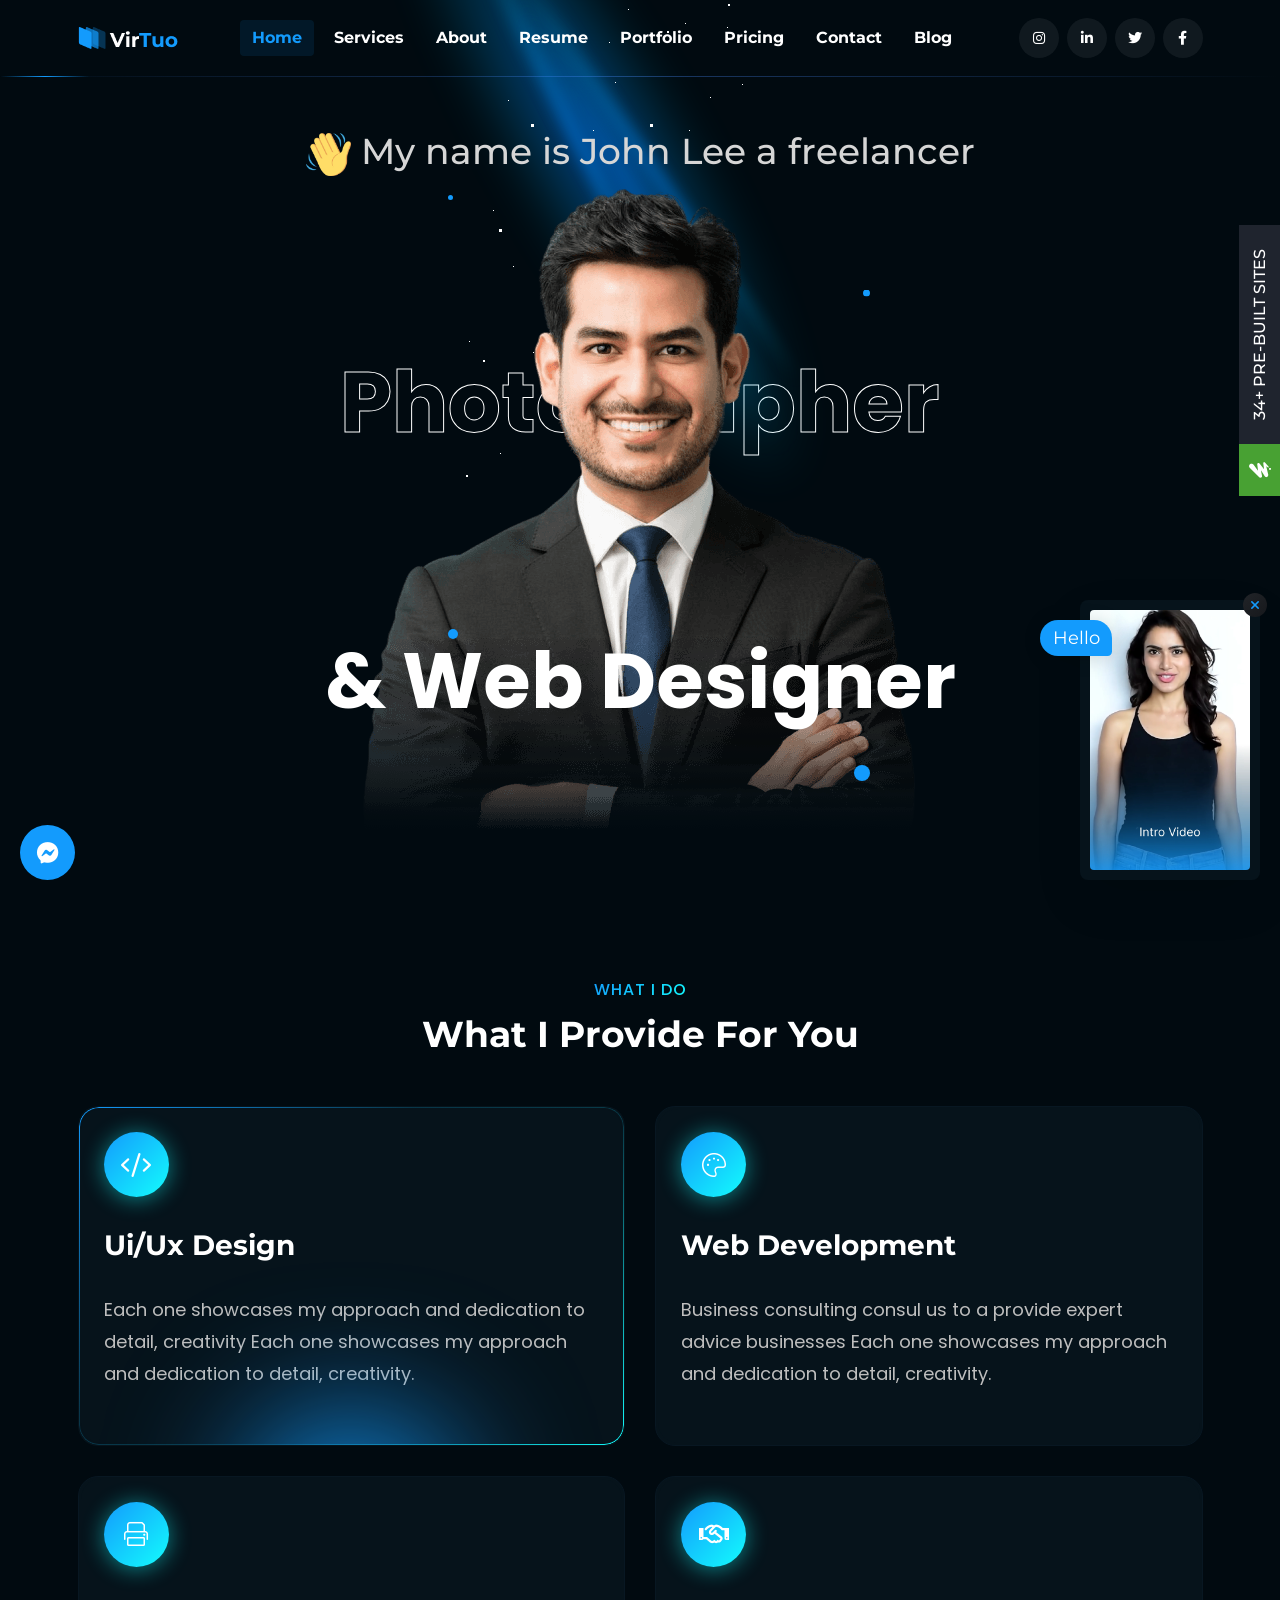
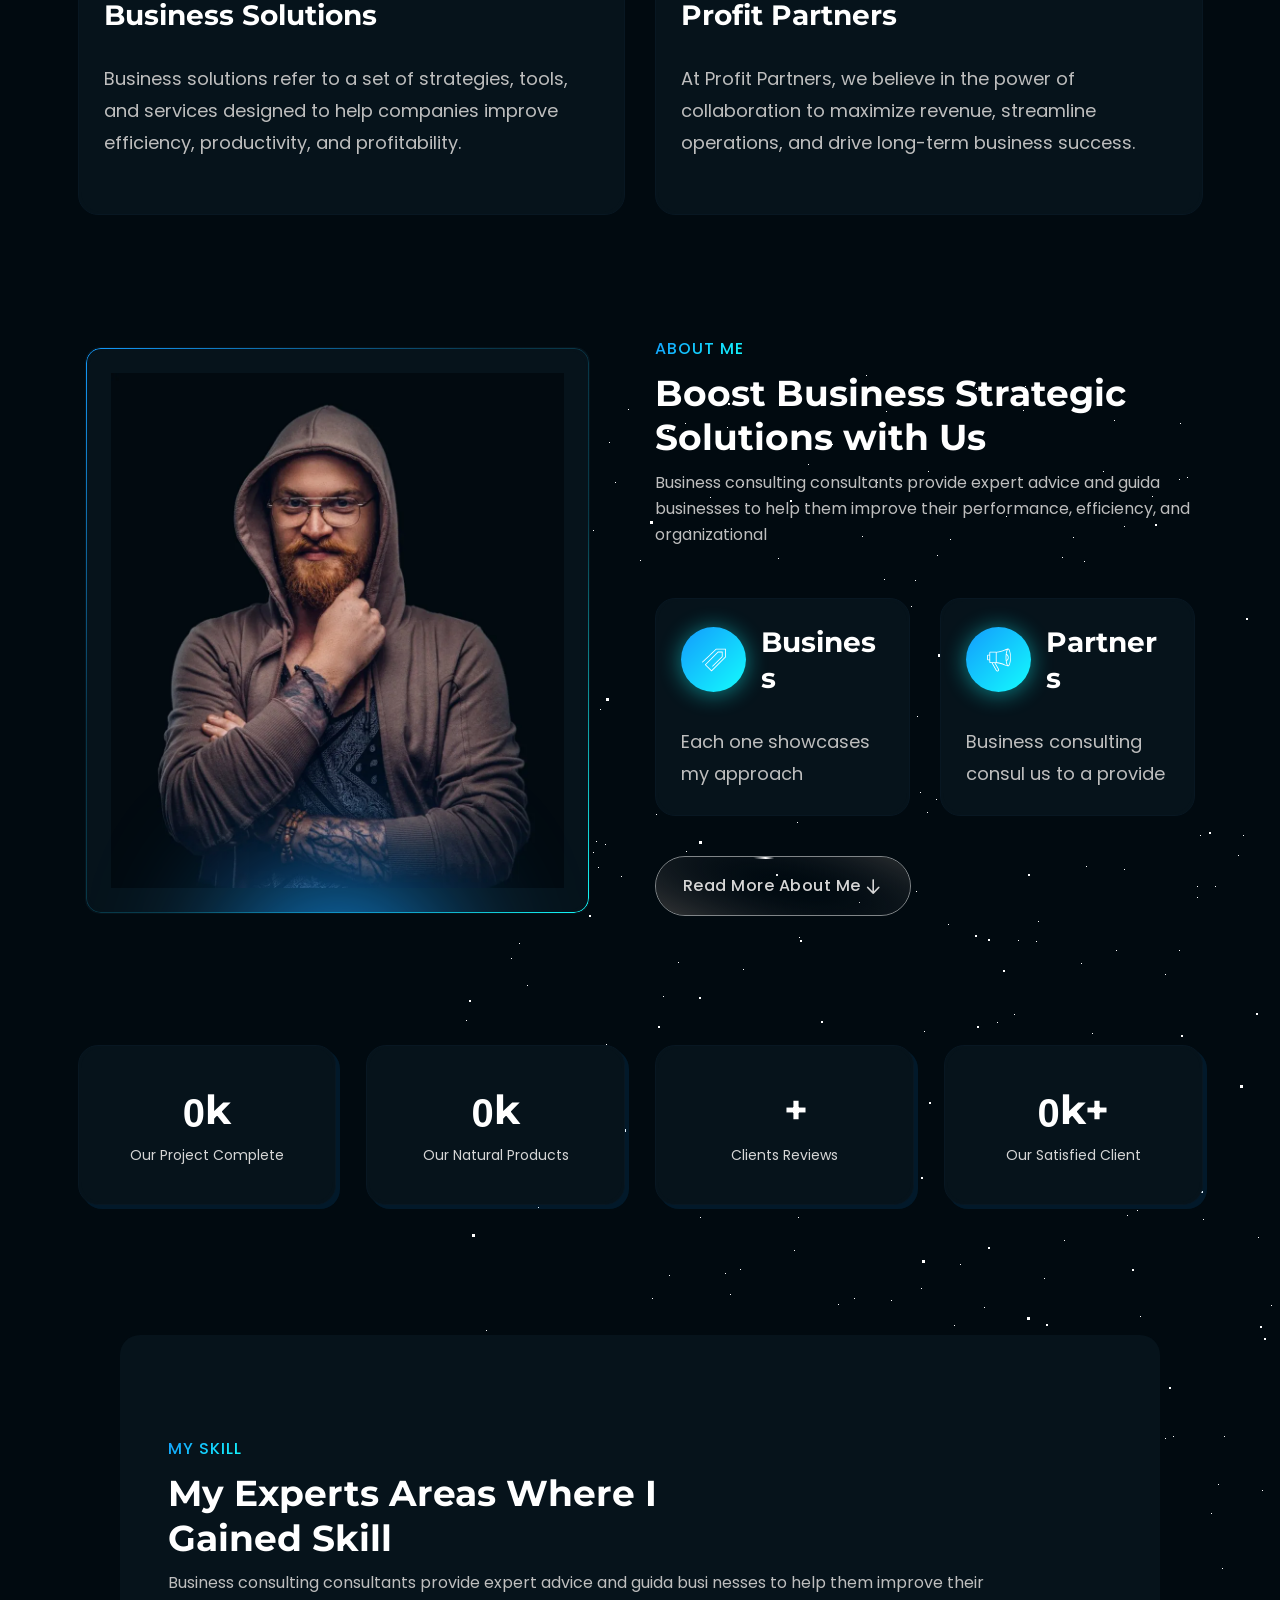
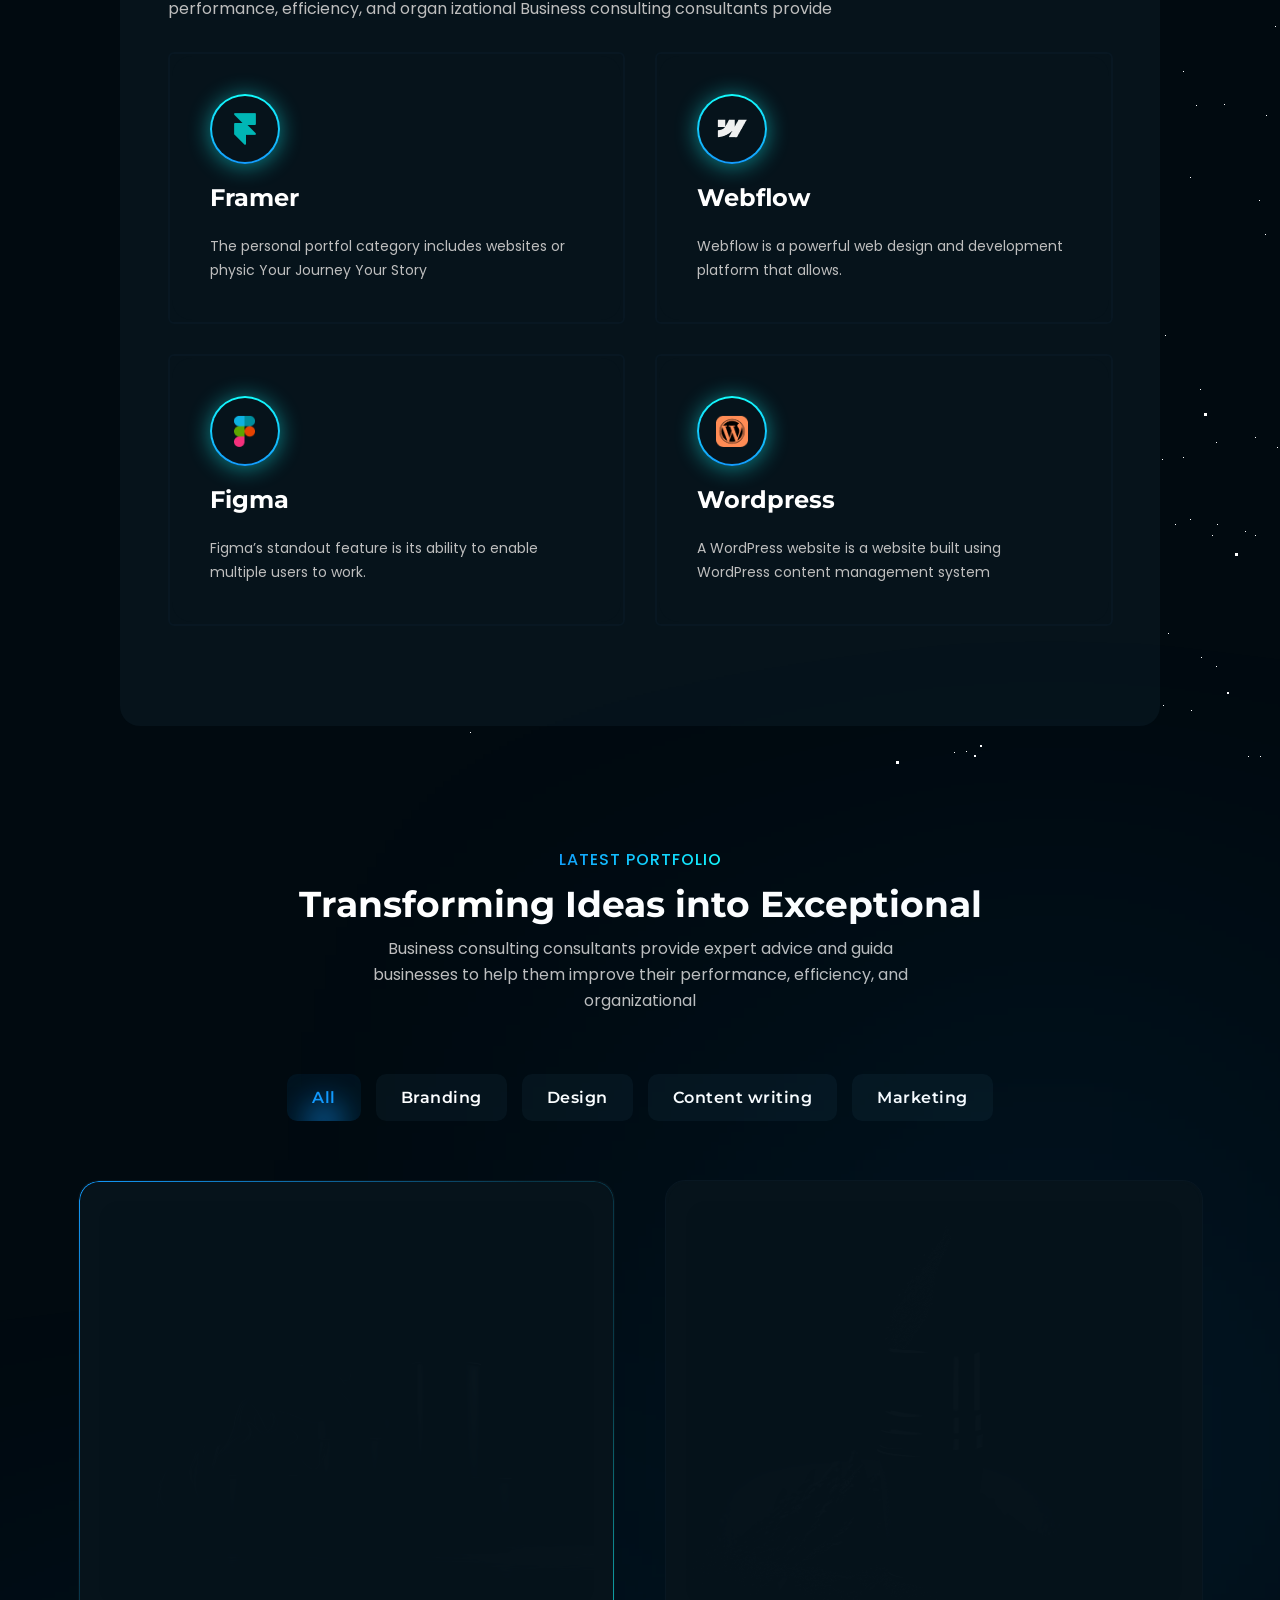
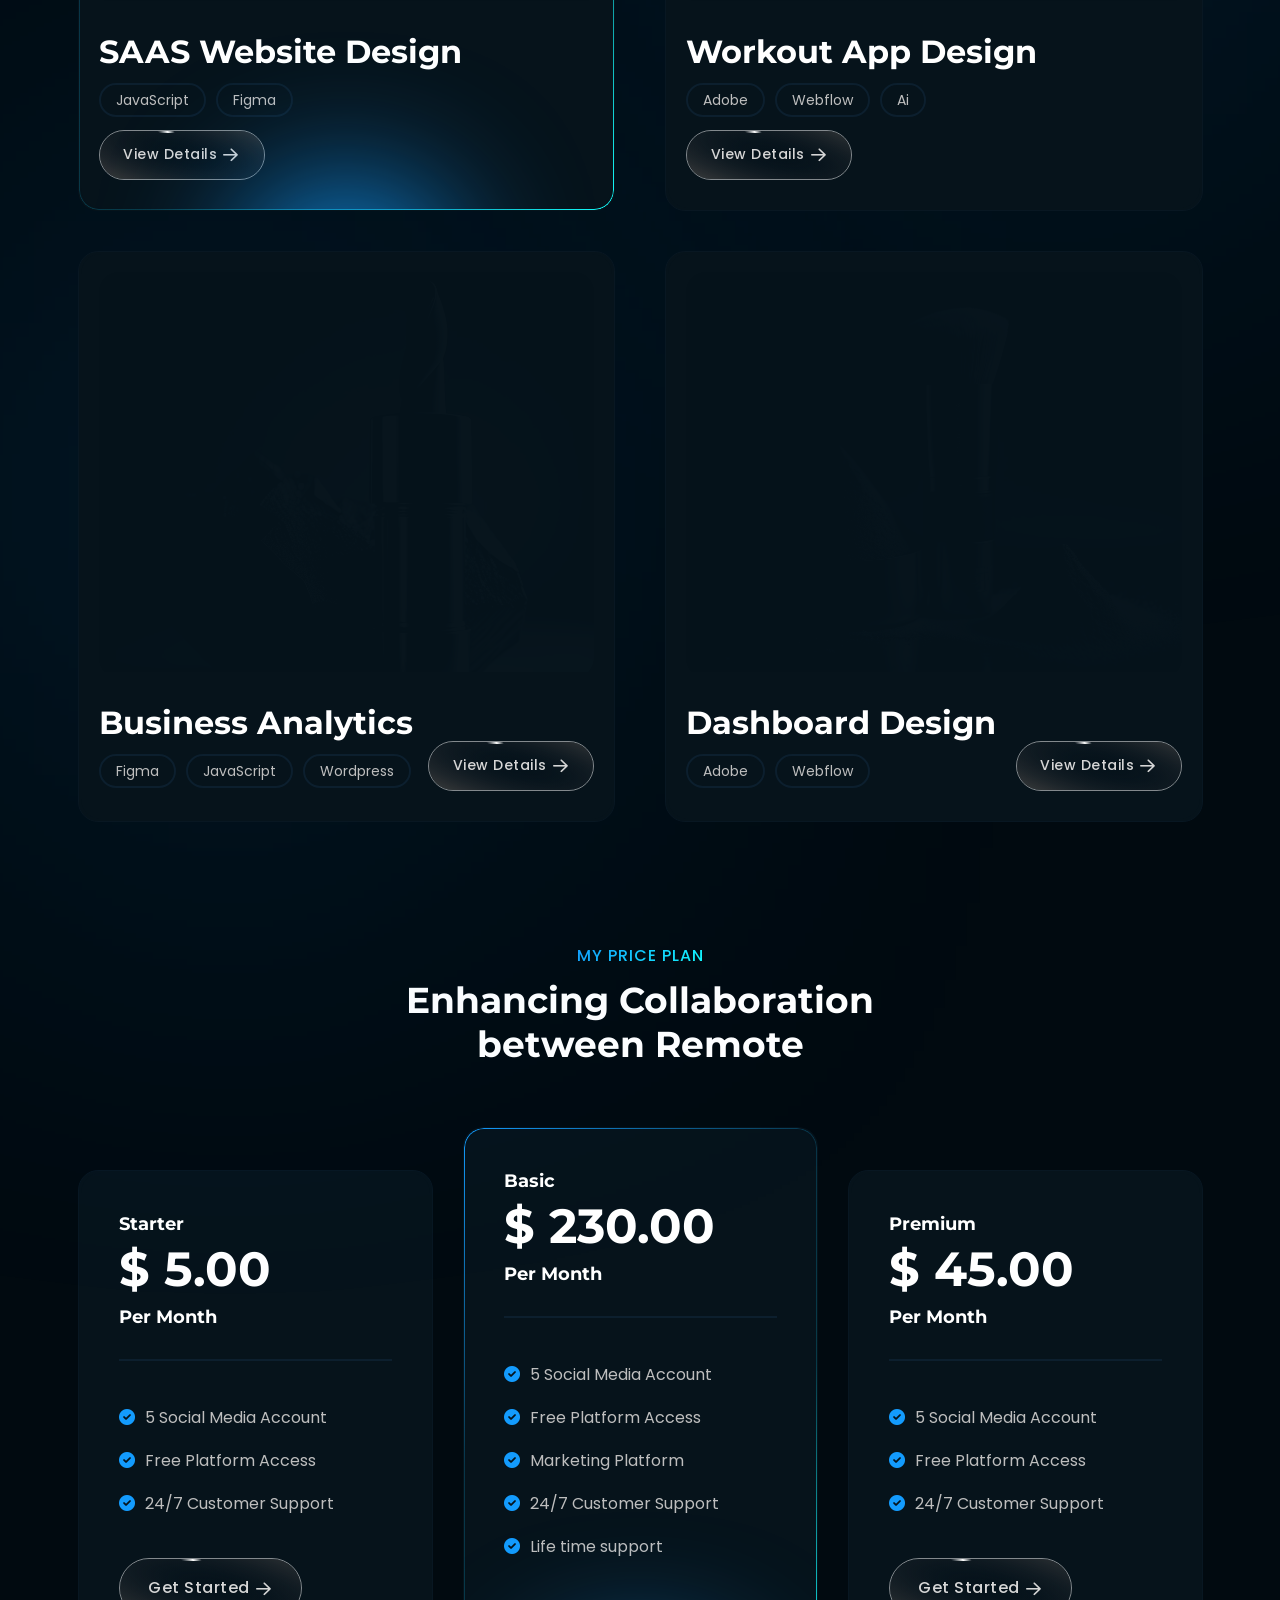
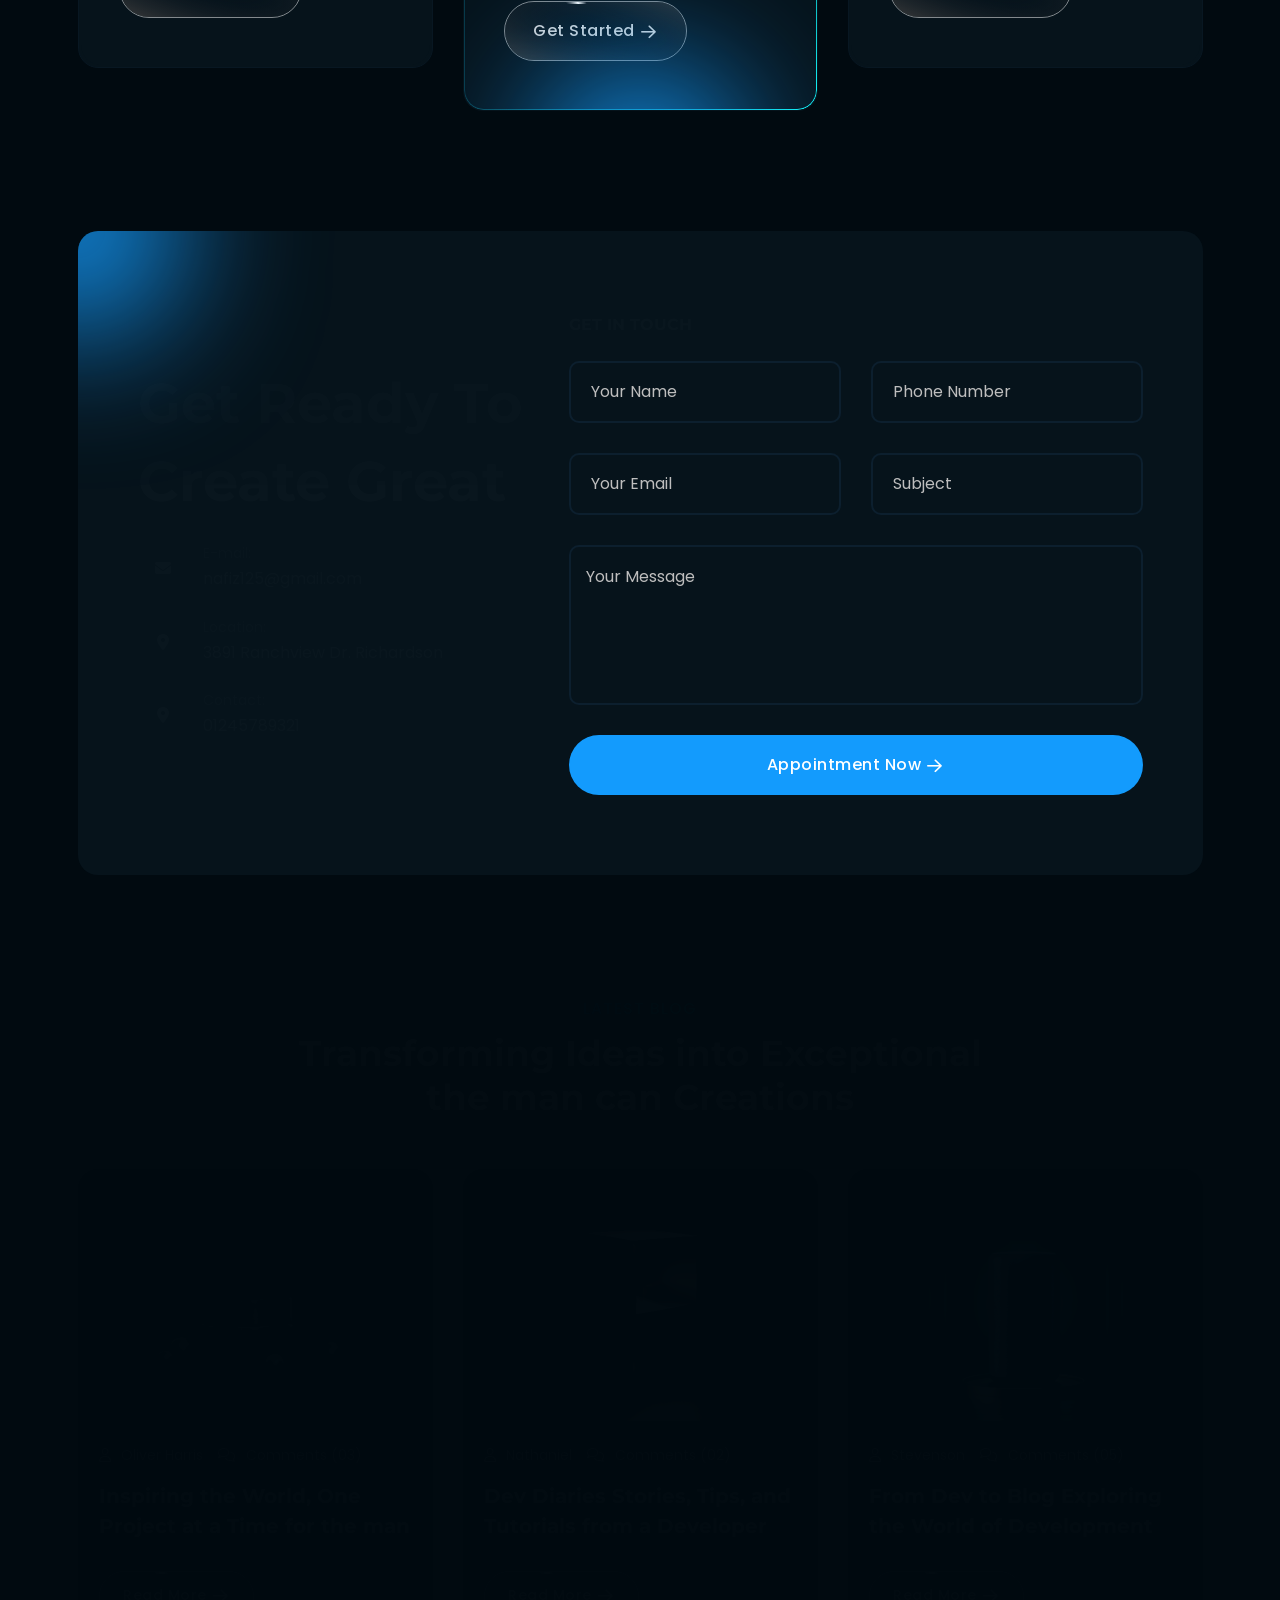
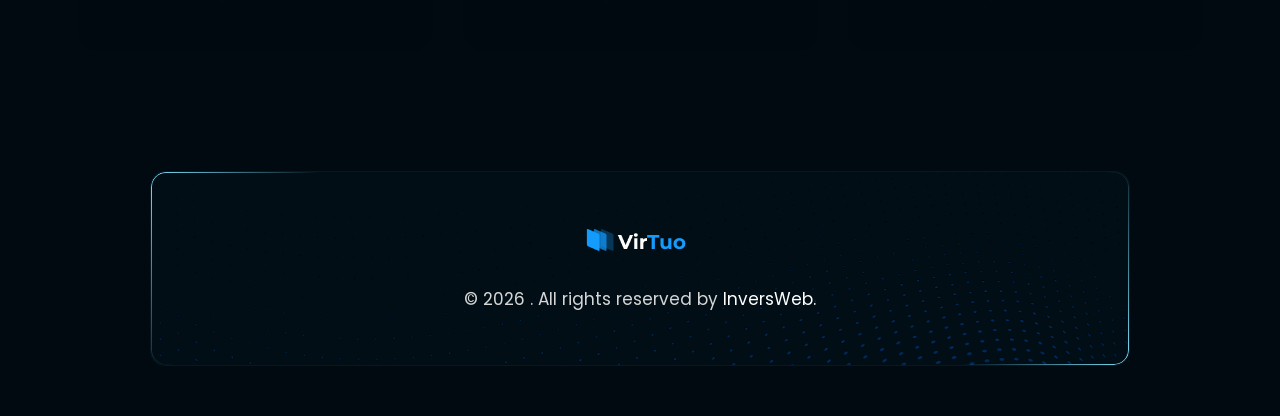
==== index.html @ dc7a9b7d "first commit" ====
<!DOCTYPE html>
<html lang="en">

<head>
    <meta charset="UTF-8">
    <meta http-equiv="X-UA-Compatible" content="IE=edge">
    <meta name="viewport" content="width=device-width, initial-scale=1.0">
    <meta name="description" content="Virtuo is a modern personal portfolio template for designers, developers, content writer, cleaner, programmer, fashion designer, model, Influencer and freelancers. Fully responsive, SEO-friendly, Bootstrap and easy to customize.">
    <link rel="shortcut icon" type="image/x-icon" href="assets/images/favicon.svg">
    <title>Home 01 - Virtuo Personal Portfolio HTML Template</title>
    <!-- Bootstrap min css -->
    <link rel="stylesheet" href="assets/css/vendor/fontawesome.css">
    <link rel="stylesheet" href="assets/css/plugins/swiper.css">
    <link rel="stylesheet" href="assets/css/plugins/odometer.css">
    <link rel="stylesheet" href="assets/css/vendor/animate.min.css">
    <link rel="stylesheet" href="assets/css/vendor/bootstrap.min.css">
    <!-- custom css -->
    <link rel="stylesheet" href="assets/css/style.css">
</head>

<body class="spybody" data-spy="scroll" data-bs-target=".navbar-example2" data-offset="150">

    <!-- tpm-header-area start -->
    <header class="tmp-header-area-start header-one header--sticky header--transparent">
        <!-- header mid area start -->
        <div class="container">
            <div class="row">
                <div class="col-lg-12">
                    <div class="header-content">
                        <div class="logo">
                            <a href="index.html">
                                <img class="logo-dark" src="assets/images/logo/white-logo-reeni.png" alt="Virtuo - Personal Portfolio HTML Template for developers and freelancers">
                                <img class="logo-white" src="assets/images/logo/white-logo-reeni.png" alt="Virtuo - Personal Portfolio HTML Template for developers and freelancers">
                            </a>
                        </div>
                        <div class="tmp-mainmenu-nav d-none d-xl-block">
                            <nav class="navbar-example2 onepagenav">
                                <ul class="tmp-mainmenu nav nav-pills">
                                    <li class="current"><a class="smoth-animation" href="#home">Home</a></li>
                                    <li class="nav-item"><a class="smoth-animation" href="#service">Services</a></li>
                                    <li class="nav-item"><a class="smoth-animation" href="#about">About</a></li>
                                    <li class="nav-item"><a class="smoth-animation" href="#resume">Resume</a></li>
                                    <li class="nav-item"><a class="smoth-animation" href="#portfolio">Portfolio</a></li>
                                    <li class="nav-item"><a class="smoth-animation" href="#pricing">Pricing</a></li>
                                    <li class="nav-item"><a class="smoth-animation" href="#contacts">Contact</a></li>
                                    <li class="nav-item"><a class="smoth-animation" href="#blog">Blog</a></li>
                                </ul>
                            </nav>
                        </div>

                        <div class="tmp-header-right">
                            <div class="social-share-wrapper d-none d-md-block">
                                <div class="social-link">
                                    <a href="#"><i class="fa-brands fa-instagram"></i></a>
                                    <a href="#"><i class="fa-brands fa-linkedin-in"></i></a>
                                    <a href="#"><i class="fa-brands fa-twitter"></i></a>
                                    <a href="#"><i class="fa-brands fa-facebook-f"></i></a>
                                </div>
                            </div>

                            <div class="tmp-side-collups-area d-block d-xl-none">
                                <button class="hamberger-menu humberger_menu_active"><i id="menuBtn" class="fa-light fa-bars humberger-menu"></i></button>
                            </div>
                        </div>

                    </div>
                </div>
            </div>
        </div>
        <!-- header mid area end -->
    </header>


    <!-- Start Popup Mobile Menu  -->
    <div class="d-block d-xl-none">
        <div class="tmp-popup-mobile-menu">
            <div class="inner">
                <div class="header-top">
                    <div class="logo">
                        <a href="index.html" class="logo-area">
                            <img class="logo-dark" src="assets/images/logo/white-logo-reeni.png" alt="logo">
                            <img class="logo-white" src="assets/images/logo/white-logo-reeni.png" alt="logo">
                        </a>
                    </div>
                    <div class="close-menu">
                        <button class="close-button tmp-round-action-btn">
                            <i class="fa-sharp fa-light fa-xmark"></i>
                        </button>
                    </div>
                </div>

                <ul class="tmp-mainmenu onepagenav-click">
                    <li><a class="smoth-animation" href="#home">Home</a></li>
                    <li><a class="smoth-animation" href="#service">Services</a></li>
                    <li><a class="smoth-animation" href="#portfolio">Portfolio</a></li>
                    <li><a class="smoth-animation" href="#resume">Resume</a></li>
                    <li><a class="smoth-animation" href="#pricing">Pricing</a></li>
                    <li><a class="smoth-animation" href="#blog">Blog</a></li>
                    <li><a class="smoth-animation" href="#contacts">Contact</a></li>
                </ul>

                <!-- social sharea area -->
                <div class="social-wrapper mt--40">
                    <span class="subtitle">find with me</span>
                    <div class="social-link">
                        <a href="#"><i class="fa-brands fa-instagram"></i></a>
                        <a href="#"><i class="fa-brands fa-linkedin-in"></i></a>
                        <a href="#"><i class="fa-brands fa-twitter"></i></a>
                        <a href="#"><i class="fa-brands fa-facebook-f"></i></a>
                    </div>
                </div>
                <!-- end -->

            </div>
        </div>
    </div>
    <!-- End Popup Mobile Menu  -->

    <!-- tmp banner area start -->
    <div class="banner-area-one-main-demo tmp-section-gap shape-move" id="home">
        <div class="container">
            <div class="row">
                <div class="col-lg-12">
                    <div class="banner-main-demo-inner-content">
                        <span class="top-intro">
                            <img src="assets/images/banner/hi.png" alt="shape">
                            My name is John Lee a freelancer</span>
                        <img src="assets/images/banner/reeni-main-demo.png" alt="banner" class="main-demo">
                        <div class="absolute-designation shape-image">
                            <h2 class="up shape" data-speed="0.03" data-revert="true">& Web Designer</h2>
                            <h2 class="down shape" data-speed="0.02">Photographer</h2>
                        </div>
                    </div>
                </div>
            </div>
        </div>
        <div class="tmp-banner-circle">
            <img class="tmp-banner-circle-1" src="assets/images/banner/shape/01.svg" alt="circle-image">
            <img class="tmp-banner-circle-2" src="assets/images/banner/shape/02.svg" alt="circle-image">
            <img class="tmp-banner-circle-3" src="assets/images/banner/shape/03.svg" alt="circle-image">
            <img class="tmp-banner-circle-4" src="assets/images/banner/shape/04.svg" alt="circle-image">
        </div>
        <div class="separator-animated-border border-top-footer animated-true"></div>
        <div class="slider-bg-light">
            <img class="blocksync-scroll-trigger fade_in animation-order-8" src="assets/images/banner/shape/light.svg" alt="Top Light Shape">
        </div>
        <div class="slider-bg-dot-shape">
            <div class="wrapper blocksync-scroll-trigger blocksync-stars-area fade_in animation-order-16">
                <div class="blocksync-stars"></div>
                <div class="blocksync-stars2"></div>
                <div class="blocksync-stars3"></div>
            </div>
        </div>
    </div>
    <!-- tmp banner area end -->

    <!-- tmp service area start -->
    <div class="tmp-service-area tmp-section-gapBottom" id="service">
        <div class="container">
            <div class="row">
                <div class="col-lg-12">
                    <div class="section-head mb--50">
                        <div class="section-sub-title center-title tmp-scroll-trigger tmp-fade-in animation-order-1">
                            <span class="subtitle theme-gradient">What I Do</span>
                        </div>
                        <h2 class="title split-collab tmp-scroll-trigger tmp-fade-in animation-order-2">What I Provide For You</h2>
                    </div>
                </div>
            </div>
            <div class="about-us-section-card row g-5 animation-action-2">
                <div class="col-lg-6 col-md-6 col-sm-6 col-12 paralax-image">
                    <div class="about-us-card tmp-scroll-trigger tmponhover single-animation active tmp-fade-in animation-order-4" style="--x: 153px; --y: 11px;">
                        <div class="card-head">
                            <div class="logo-img">
                                <i class="fa-regular fa-code"></i>
                            </div>
                            <h3 class="card-title">Ui/Ux Design</h3>
                        </div>
                        <p class="card-para">Each one showcases my approach and
                            dedication to detail, creativity
                            Each one showcases my approach and
                            dedication to detail, creativity.
                        </p>
                        <div class="tmp-light light-center"></div>
                    </div>
                </div>
                <div class="col-lg-6 col-md-6 col-sm-6 col-12 paralax-image">
                    <div class="about-us-card tmp-scroll-trigger tmponhover single-animation tmp-fade-in animation-order-5" style="--x: 193px; --y: 152px;">
                        <div class="card-head">
                            <div class="logo-img">
                                <i class="fa-light fa-palette"></i>
                            </div>
                            <h3 class="card-title">Web Development</h3>
                        </div>
                        <p class="card-para">Business consulting consul us to a provide
                            expert advice
                            businesses
                            Each one showcases my approach and
                            dedication to detail, creativity.
                        </p>
                        <div class="tmp-light light-center"></div>
                    </div>
                </div>
                <div class="col-lg-6 col-md-6 col-sm-6 col-12 paralax-image">
                    <div class="about-us-card tmp-scroll-trigger tmponhover single-animation tmp-fade-in animation-order-4" style="--x: 339px; --y: -1px;">
                        <div class="card-head">
                            <div class="logo-img">
                                <i class="fa-light fa-print"></i>
                            </div>
                            <h3 class="card-title">Business Solutions</h3>
                        </div>
                        <p class="card-para">Business solutions refer to a set of strategies, tools, and services designed to help companies improve efficiency, productivity, and profitability.
                        </p>
                        <div class="tmp-light light-center"></div>
                    </div>
                </div>
                <div class="col-lg-6 col-md-6 col-sm-6 col-12 paralax-image">
                    <div class="about-us-card tmp-scroll-trigger tmponhover single-animation tmp-fade-in animation-order-5" style="--x: 15px; --y: 61px;">
                        <div class="card-head">
                            <div class="logo-img">
                                <i class="fa-regular fa-handshake"></i>
                            </div>
                            <h3 class="card-title">Profit Partners</h3>
                        </div>
                        <p class="card-para">At Profit Partners, we believe in the power of collaboration to maximize revenue, streamline operations, and drive long-term business success.
                        </p>
                        <div class="tmp-light light-center"></div>
                    </div>
                </div>
            </div>
        </div>
    </div>
    <!-- tmp service area ends -->

    <!-- tmp About Me Start -->
    <section class="about-us-area tmp-section-gapBottom" id="about">
        <div class="container">
            <!-- tmp About Me Start -->
            <section class="about-us-area">
                <div class="container">
                    <div class="row align-items-center animation-action-3">
                        <div class="col-lg-6 pr--50 pr_lg--10 pr_md--10 pr_sm--10">
                            <div class="about-us-left-content-wrap paralax-image">
                                <div class="about-thumbnail-large-style-two about-us-card tmponhover single-animation active">
                                    <img src="assets/images/about/01.webp" alt="about">
                                    <div class="tmp-light light-center"></div>
                                </div>
                            </div>
                        </div>
                        <div class="col-lg-6">
                            <div class="about-us-right-content-wrap">
                                <div class="section-head text-align-left mb--50">
                                    <div class="section-sub-title tmp-scroll-trigger tmp-fade-in animation-order-1">
                                        <span class="subtitle theme-gradient">About Me</span>
                                    </div>
                                    <h2 class="title split-collab tmp-scroll-trigger tmp-fade-in animation-order-2">Boost
                                        Business Strategic <br> Solutions with Us</h2>
                                    <p class="description tmp-scroll-trigger tmp-fade-in animation-order-3">Business consulting
                                        consultants provide expert advice and guida
                                        businesses to help them improve their performance, efficiency, and organizational</p>
                                </div>
                                <div class="about-us-section-card row g-5">

                                    <div class="col-lg-6 col-md-6 col-sm-6 col-12">
                                        <div class="about-us-card tmponhover tmp-scroll-trigger tmp-fade-in animation-order-4">
                                            <div class="card-head with-flex">
                                                <div class="logo-img">
                                                    <img src="assets/images/about/logo-1.svg" alt="logo">
                                                </div>
                                                <h3 class="card-title">Business</h3>
                                            </div>
                                            <p class="card-para">Each one showcases my approach
                                            </p>
                                        </div>
                                    </div>

                                    <div class="col-lg-6 col-md-6 col-sm-6 col-12">
                                        <div class="about-us-card tmponhover tmp-scroll-trigger tmp-fade-in animation-order-5">
                                            <div class="card-head with-flex">
                                                <div class="logo-img">
                                                    <img src="assets/images/about/logo-2.svg" alt="logo">
                                                </div>
                                                <h3 class="card-title">Partners</h3>
                                            </div>
                                            <p class="card-para">Business consulting consul us to a provide
                                            </p>
                                        </div>
                                    </div>

                                </div>
                                <div class="about-btn mt--40 tmp-scroll-trigger tmp-fade-in animation-order-6">
                                    <a class="tmp-btn hover-icon-reverse btn-border tmp-modern-button radius-round download-icon" href="#">
                                        <div class="icon-reverse-wrapper">
                                            <span class="btn-text">Read More About Me</span>
                                            <div class="btn-hack"></div>
                                            <img src="assets/images/button/btg-bg.svg" alt="" class="btn-bg">
                                            <img src="assets/images/button/btg-bg-2.svg" alt="" class="btn-bg-hover">
                                            <span class="btn-icon"><i class="fa-regular fa-arrow-down"></i></span>
                                            <span class="btn-icon"><i class="fa-regular fa-arrow-down"></i></span>
                                        </div>
                                    </a>
                                </div>
                            </div>
                        </div>
                    </div>
                </div>
            </section>
            <!-- tmp About Me end -->
        </div>
    </section>
    <!-- tmp About Me end -->


    <!-- tmp counter area start -->
    <div class="counter-funfacts-area tmp-section-gapBottom">
        <div class="container">
            <div class="row g-5">
                <div class="col-lg-3 col-sm-6 col-12">
                    <div class="counter-card tmp-scroll-trigger tmp-fade-in tmponhover animation-order-1">
                        <h3 class="counter counter-title"><span class="odometer" data-count="20">00</span>k
                        </h3>
                        <p class="counter-para">Our Project Complete</p>
                    </div>
                </div>
                <div class="col-lg-3 col-sm-6 col-12">
                    <div class="counter-card tmp-scroll-trigger tmp-fade-in tmponhover animation-order-2">
                        <h3 class="counter counter-title"><span class="odometer" data-count="10">00</span>k
                        </h3>
                        <p class="counter-para">Our Natural Products</p>
                    </div>
                </div>
                <div class="col-lg-3 col-sm-6 col-12">
                    <div class="counter-card tmp-scroll-trigger tmp-fade-in tmponhover animation-order-3">
                        <h3 class="counter counter-title"><span class="odometer" data-count="200">00</span>+
                        </h3>
                        <p class="counter-para">Clients Reviews</p>
                    </div>
                </div>
                <div class="col-lg-3 col-sm-6 col-12">
                    <div class="counter-card tmp-scroll-trigger tmp-fade-in tmponhover animation-order-4">
                        <h3 class="counter counter-title"><span class="odometer" data-count="2">00</span>k+
                        </h3>
                        <p class="counter-para">Our Satisfied Client</p>
                    </div>
                </div>
            </div>
        </div>
    </div>
    <!-- tmp counter area end -->


    <!-- Tpm My Skill Area Start -->
    <section class="my-skill-area-style-two plr--120 plr_lg--30 plr_md--30 plr_sm--30 plr_mobile--15 mt--10" id="resume">
        <div class="tpm-custom-box-bg position-relative overflow-hidden border--radious-20">
            <div class="container">
                <div class="row">

                    <div class="col-xxl-6 col-lg-12 col-md-12">
                        <div class="my-skill-area-left-content-wrap">
                            <div class="section-head text-align-left">
                                <div class="section-sub-title tmp-scroll-trigger tmp-fade-in animation-order-1">
                                    <span class="subtitle theme-gradient">My Skill</span>
                                </div>
                                <h2 class="title split-collab tmp-scroll-trigger tmp-fade-in animation-order-2">My Experts
                                    Areas Where I <br> Gained Skill</h2>
                                <p class="description tmp-scroll-trigger tmp-fade-in animation-order-3">Business consulting
                                    consultants provide expert advice and guida busi
                                    nesses to help them improve their performance, efficiency, and organ izational Business
                                    consulting consultants provide</p>
                            </div>
                        </div>
                    </div>

                    <div class="col-xxl-6 col-lg-12 col-md-12">
                        <div class="my-skill-card-style-two row">
                            <div class="col-lg-6 col-md-6 col-12 paralax-image">
                                <div class="my-skill-card tmponhover tmp-scroll-trigger tmp-fade-in animation-order-1">
                                    <div class="card-icon">
                                        <img src="assets/images/icons/icon-01.png" alt="my-skill-icon">
                                    </div>
                                    <h3 class="card-title">Framer</h3>
                                    <p class="card-para">The personal portfol category includes websites or physic Your
                                        Journey Your Story</p>
                                </div>
                            </div>

                            <div class="col-lg-6 col-md-6 col-12 paralax-image">
                                <div class="my-skill-card tmponhover tmp-scroll-trigger tmp-fade-in animation-order-2">
                                    <div class="card-icon">
                                        <img src="assets/images/icons/icon-02.png" alt="my-skill-icon">
                                    </div>
                                    <h3 class="card-title">Webflow</h3>
                                    <p class="card-para">
                                        Webflow is a powerful web design and development platform that allows.
                                    </p>
                                </div>
                            </div>

                            <div class="col-lg-6 col-md-6 col-12 paralax-image">
                                <div class="my-skill-card tmponhover tmp-scroll-trigger tmp-fade-in animation-order-3">
                                    <div class="card-icon">
                                        <img src="assets/images/icons/icon-03.png" alt="my-skill-icon">
                                    </div>
                                    <h3 class="card-title">Figma</h3>
                                    <p class="card-para">Figma’s standout feature is its ability to enable multiple users to work.
                                    </p>
                                </div>
                            </div>

                            <div class="col-lg-6 col-md-6 col-12 paralax-image">
                                <div class="my-skill-card tmponhover tmp-scroll-trigger tmp-fade-in animation-order-4">
                                    <div class="card-icon">
                                        <img src="assets/images/icons/icon-04.png" alt="my-skill-icon">
                                    </div>
                                    <h3 class="card-title">Wordpress</h3>
                                    <p class="card-para">A WordPress website is a website built using WordPress content management system</p>
                                </div>
                            </div>
                        </div>
                    </div>
                </div>
            </div>
            <div class="tmp-light light-top-left active"></div>
        </div>
    </section>
    <!-- Tpm My Skill Area End -->

    <!-- tmp Latest Portfolio Start -->
    <section class="latest-portfolio-area custom-column-grid tmp-section-gap" id="portfolio">
        <div class="container">
            <div class="section-head mb--60">
                <div class="section-sub-title center-title tmp-scroll-trigger tmp-fade-in animation-order-1">
                    <span class="subtitle theme-gradient">Latest Portfolio</span>
                </div>
                <h2 class="title split-collab tmp-scroll-trigger tmp-fade-in animation-order-2"> Transforming Ideas into
                    Exceptional </h2>
                <p class="description section-sm tmp-scroll-trigger tmp-fade-in animation-order-3">Business consulting
                    consultants provide expert advice and guida
                    businesses to help them improve their performance, efficiency, and organizational</p>
            </div>
            <div class="latest-portfolio-tabs-area">
                <nav>
                    <ul class="nav nav-tabs" id="nav-tab" role="tablist">
                        <li>
                            <button class="nav-link active" id="nav-all-tab" data-bs-toggle="tab" data-bs-target="#nav-all" type="button" role="tab" aria-controls="nav-all" aria-selected="true">All</button>
                        </li>
                        <li>
                            <button class="nav-link" id="nav-branding-tab" data-bs-toggle="tab" data-bs-target="#nav-branding" type="button" role="tab" aria-controls="nav-branding" aria-selected="false">Branding</button>
                        </li>
                        <li>
                            <button class="nav-link" id="nav-design-tab" data-bs-toggle="tab" data-bs-target="#nav-design" type="button" role="tab" aria-controls="nav-design" aria-selected="false">Design</button>
                        </li>
                        <li>
                            <button class="nav-link" id="nav-content-writing-tab" data-bs-toggle="tab" data-bs-target="#nav-content-writing" type="button" role="tab" aria-controls="nav-content-writing" aria-selected="false">Content writing</button>
                        </li>
                        <li>
                            <button class="nav-link" id="nav-marketing-tab" data-bs-toggle="tab" data-bs-target="#nav-marketing" type="button" role="tab" aria-controls="nav-marketing" aria-selected="false">Marketing</button>
                        </li>
                    </ul>
                </nav>
                <div class="tab-content bg-blur-style-one" id="nav-tabContent">
                    <div class="tab-pane fade show active" id="nav-all" role="tabpanel" aria-labelledby="nav-all-tab" tabindex="0">
                        <div class="row animation-action-3">
                            <div class="col-lg-6 col-md-6 paralax-image">
                                <div class="latest-portfolio-card-style-two image-box-hover tmp-scroll-trigger single-animation active tmponhover tmp-fade-in animation-order-1" data-bs-toggle="modal" data-bs-target="#exampleModalCenter">
                                    <div class="portfoli-card-img">
                                        <div class="img-box v2">
                                            <a class="tmp-scroll-trigger tmp-zoom-in animation-order-1" href="jacascript:void(0);">
                                                <img class="w-100" src="assets/images/latest-portfolio/portfoli-img-1.jpg" alt="Thumbnail">
                                            </a>
                                        </div>
                                    </div>
                                    <div class="portfolio-card-content-wrap">
                                        <div class="content-left">
                                            <h3 class="portfolio-card-title"><a href="jacascript:void(0);">SAAS website
                                                    design</a></h3>
                                            <div class="tag-items">
                                                <ul>
                                                    <li>
                                                        <a href="#" class="tag-item">JavaScript</a>
                                                    </li>
                                                    <li>
                                                        <a href="#" class="tag-item">Figma</a>
                                                    </li>
                                                </ul>
                                            </div>
                                        </div>
                                        <a class="tmp-btn hover-icon-reverse btn-border tmp-modern-button radius-round download-icon btn-md" href="javascript:void(0);">
                                            <div class="icon-reverse-wrapper">
                                                <span class="btn-text">View Details</span>
                                                <div class="btn-hack"></div>
                                                <img src="assets/images/button/btg-bg.svg" alt="" class="btn-bg">
                                                <img src="assets/images/button/btg-bg-2.svg" alt="" class="btn-bg-hover">
                                                <span class="btn-icon"><i class="fa-sharp fa-regular fa-arrow-right"></i></span>
                                                <span class="btn-icon"><i class="fa-sharp fa-regular fa-arrow-right"></i></span>
                                            </div>
                                        </a>
                                    </div>
                                    <div class="tmp-light light-center"></div>
                                </div>
                            </div>
                            <div class="col-lg-6 col-md-6 paralax-image">
                                <div class="latest-portfolio-card-style-two image-box-hover tmp-scroll-trigger single-animation tmponhover tmp-fade-in animation-order-2" data-bs-toggle="modal" data-bs-target="#exampleModalCenter">
                                    <div class="portfoli-card-img">
                                        <div class="img-box v2">
                                            <a class="tmp-scroll-trigger tmp-zoom-in animation-order-1" href="jacascript:void(0);">
                                                <img class="w-100" src="assets/images/latest-portfolio/portfoli-img-3.jpg" alt="Thumbnail">
                                            </a>
                                        </div>
                                    </div>
                                    <div class="portfolio-card-content-wrap">
                                        <div class="content-left">
                                            <h3 class="portfolio-card-title"><a href="jacascript:void(0);">Workout App
                                                    design</a></h3>
                                            <div class="tag-items">
                                                <ul>
                                                    <li>
                                                        <a href="#" class="tag-item">Adobe</a>
                                                    </li>
                                                    <li>
                                                        <a href="#" class="tag-item">Webflow</a>
                                                    </li>
                                                    <li>
                                                        <a href="#" class="tag-item">Ai</a>
                                                    </li>
                                                </ul>
                                            </div>
                                        </div>
                                        <a class="tmp-btn hover-icon-reverse btn-border tmp-modern-button radius-round download-icon btn-md" href="javascript:void(0);">
                                            <div class="icon-reverse-wrapper">
                                                <span class="btn-text">View Details</span>
                                                <div class="btn-hack"></div>
                                                <img src="assets/images/button/btg-bg.svg" alt="" class="btn-bg">
                                                <img src="assets/images/button/btg-bg-2.svg" alt="" class="btn-bg-hover">
                                                <span class="btn-icon"><i class="fa-sharp fa-regular fa-arrow-right"></i></span>
                                                <span class="btn-icon"><i class="fa-sharp fa-regular fa-arrow-right"></i></span>
                                            </div>
                                        </a>
                                    </div>
                                    <div class="tmp-light light-center"></div>
                                </div>
                            </div>
                            <div class="col-lg-6 col-md-6 paralax-image">
                                <div class="latest-portfolio-card-style-two image-box-hover tmp-scroll-trigger single-animation tmponhover tmp-fade-in animation-order-3" data-bs-toggle="modal" data-bs-target="#exampleModalCenter">
                                    <div class="portfoli-card-img">
                                        <div class="img-box v2">
                                            <a class="tmp-scroll-trigger tmp-zoom-in animation-order-1" href="jacascript:void(0);">
                                                <img class="w-100" src="assets/images/latest-portfolio/portfoli-img-4.jpg" alt="Thumbnail">
                                            </a>
                                        </div>
                                    </div>
                                    <div class="portfolio-card-content-wrap">
                                        <div class="content-left">
                                            <h3 class="portfolio-card-title"><a href="jacascript:void(0);">Business Analytics</a></h3>
                                            <div class="tag-items">
                                                <ul>
                                                    <li>
                                                        <a href="#" class="tag-item">Figma</a>
                                                    </li>
                                                    <li>
                                                        <a href="#" class="tag-item">JavaScript</a>
                                                    </li>
                                                    <li>
                                                        <a href="#" class="tag-item">Wordpress</a>
                                                    </li>
                                                </ul>
                                            </div>
                                        </div>
                                        <a class="tmp-btn hover-icon-reverse btn-border tmp-modern-button radius-round download-icon btn-md" href="javascript:void(0);">
                                            <div class="icon-reverse-wrapper">
                                                <span class="btn-text">View Details</span>
                                                <div class="btn-hack"></div>
                                                <img src="assets/images/button/btg-bg.svg" alt="" class="btn-bg">
                                                <img src="assets/images/button/btg-bg-2.svg" alt="" class="btn-bg-hover">
                                                <span class="btn-icon"><i class="fa-sharp fa-regular fa-arrow-right"></i></span>
                                                <span class="btn-icon"><i class="fa-sharp fa-regular fa-arrow-right"></i></span>
                                            </div>
                                        </a>
                                    </div>
                                    <div class="tmp-light light-center"></div>
                                </div>
                            </div>
                            <div class="col-lg-6 col-md-6 paralax-image">
                                <div class="latest-portfolio-card-style-two image-box-hover tmp-scroll-trigger single-animation tmponhover tmp-fade-in animation-order-4" data-bs-toggle="modal" data-bs-target="#exampleModalCenter">
                                    <div class="portfoli-card-img">
                                        <div class="img-box v2">
                                            <a class="tmp-scroll-trigger tmp-zoom-in animation-order-1" href="jacascript:void(0);">
                                                <img class="w-100" src="assets/images/latest-portfolio/portfoli-img-2.jpg" alt="Thumbnail">
                                            </a>
                                        </div>
                                    </div>
                                    <div class="portfolio-card-content-wrap">
                                        <div class="content-left">
                                            <h3 class="portfolio-card-title"><a href="jacascript:void(0);">Dashboard
                                                    design</a></h3>
                                            <div class="tag-items">
                                                <ul>
                                                    <li>
                                                        <a href="#" class="tag-item">Adobe</a>
                                                    </li>
                                                    <li>
                                                        <a href="#" class="tag-item">Webflow</a>
                                                    </li>
                                                </ul>
                                            </div>
                                        </div>
                                        <a class="tmp-btn hover-icon-reverse btn-border tmp-modern-button radius-round download-icon btn-md" href="javascript:void(0);">
                                            <div class="icon-reverse-wrapper">
                                                <span class="btn-text">View Details</span>
                                                <div class="btn-hack"></div>
                                                <img src="assets/images/button/btg-bg.svg" alt="" class="btn-bg">
                                                <img src="assets/images/button/btg-bg-2.svg" alt="" class="btn-bg-hover">
                                                <span class="btn-icon"><i class="fa-sharp fa-regular fa-arrow-right"></i></span>
                                                <span class="btn-icon"><i class="fa-sharp fa-regular fa-arrow-right"></i></span>
                                            </div>
                                        </a>
                                    </div>
                                    <div class="tmp-light light-center"></div>
                                </div>
                            </div>
                        </div>
                    </div>
                    <div class="tab-pane fade" id="nav-branding" role="tabpanel" aria-labelledby="nav-branding-tab" tabindex="0">
                        <div class="row animation-action-1">
                            <div class="col-lg-6 col-md-6 paralax-image">
                                <div class="latest-portfolio-card-style-two image-box-hover tmp-scroll-trigger single-animation tmponhover tmp-fade-in animation-order-1" data-bs-toggle="modal" data-bs-target="#exampleModalCenter">
                                    <div class="portfoli-card-img">
                                        <div class="img-box v2">
                                            <a class="tmp-scroll-trigger tmp-zoom-in animation-order-1" href="jacascript:void(0);">
                                                <img class="w-100" src="assets/images/latest-portfolio/portfoli-img-1.jpg" alt="Thumbnail">
                                            </a>
                                        </div>
                                    </div>
                                    <div class="portfolio-card-content-wrap">
                                        <div class="content-left">
                                            <h3 class="portfolio-card-title"><a href="jacascript:void(0);">SAAS website
                                                    design</a></h3>
                                            <div class="tag-items">
                                                <ul>
                                                    <li>
                                                        <a href="#" class="tag-item">JavaScript</a>
                                                    </li>
                                                    <li>
                                                        <a href="#" class="tag-item">Figma</a>
                                                    </li>
                                                </ul>
                                            </div>
                                        </div>
                                        <a class="tmp-btn hover-icon-reverse btn-border tmp-modern-button radius-round download-icon btn-md" href="javascript:void(0);">
                                            <div class="icon-reverse-wrapper">
                                                <span class="btn-text">View Details</span>
                                                <div class="btn-hack"></div>
                                                <img src="assets/images/button/btg-bg.svg" alt="" class="btn-bg">
                                                <img src="assets/images/button/btg-bg-2.svg" alt="" class="btn-bg-hover">
                                                <span class="btn-icon"><i class="fa-sharp fa-regular fa-arrow-right"></i></span>
                                                <span class="btn-icon"><i class="fa-sharp fa-regular fa-arrow-right"></i></span>
                                            </div>
                                        </a>
                                    </div>
                                    <div class="tmp-light light-center"></div>
                                </div>
                            </div>
                            <div class="col-lg-6 col-md-6 paralax-image">
                                <div class="latest-portfolio-card-style-two image-box-hover tmp-scroll-trigger single-animation tmponhover tmp-fade-in animation-order-2" data-bs-toggle="modal" data-bs-target="#exampleModalCenter">
                                    <div class="portfoli-card-img">
                                        <div class="img-box v2">
                                            <a class="tmp-scroll-trigger tmp-zoom-in animation-order-1" href="jacascript:void(0);">
                                                <img class="w-100" src="assets/images/latest-portfolio/portfoli-img-3.jpg" alt="Thumbnail">
                                            </a>
                                        </div>
                                    </div>
                                    <div class="portfolio-card-content-wrap">
                                        <div class="content-left">
                                            <h3 class="portfolio-card-title"><a href="jacascript:void(0);">Chatbots & AI Support</a></h3>
                                            <div class="tag-items">
                                                <ul>
                                                    <li>
                                                        <a href="#" class="tag-item">Adobe</a>
                                                    </li>
                                                    <li>
                                                        <a href="#" class="tag-item">Webflow</a>
                                                    </li>
                                                    <li>
                                                        <a href="#" class="tag-item">Ai</a>
                                                    </li>
                                                </ul>
                                            </div>
                                        </div>
                                        <a class="tmp-btn hover-icon-reverse btn-border tmp-modern-button radius-round download-icon btn-md" href="javascript:void(0);">
                                            <div class="icon-reverse-wrapper">
                                                <span class="btn-text">View Details</span>
                                                <div class="btn-hack"></div>
                                                <img src="assets/images/button/btg-bg.svg" alt="" class="btn-bg">
                                                <img src="assets/images/button/btg-bg-2.svg" alt="" class="btn-bg-hover">
                                                <span class="btn-icon"><i class="fa-sharp fa-regular fa-arrow-right"></i></span>
                                                <span class="btn-icon"><i class="fa-sharp fa-regular fa-arrow-right"></i></span>
                                            </div>
                                        </a>
                                    </div>
                                    <div class="tmp-light light-center"></div>
                                </div>
                            </div>
                            <div class="col-lg-6 col-md-6 paralax-image">
                                <div class="latest-portfolio-card-style-two image-box-hover tmp-scroll-trigger single-animation tmponhover tmp-fade-in animation-order-3" data-bs-toggle="modal" data-bs-target="#exampleModalCenter">
                                    <div class="portfoli-card-img">
                                        <div class="img-box v2">
                                            <a class="tmp-scroll-trigger tmp-zoom-in animation-order-1" href="jacascript:void(0);">
                                                <img class="w-100" src="assets/images/latest-portfolio/portfoli-img-4.jpg" alt="Thumbnail">
                                            </a>
                                        </div>
                                    </div>
                                    <div class="portfolio-card-content-wrap">
                                        <div class="content-left">
                                            <h3 class="portfolio-card-title"><a href="jacascript:void(0);">Content Marketing</a></h3>
                                            <div class="tag-items">
                                                <ul>
                                                    <li>
                                                        <a href="#" class="tag-item">Figma</a>
                                                    </li>
                                                    <li>
                                                        <a href="#" class="tag-item">Framer</a>
                                                    </li>
                                                    <li>
                                                        <a href="#" class="tag-item">Wordpress</a>
                                                    </li>
                                                </ul>
                                            </div>
                                        </div>
                                        <a class="tmp-btn hover-icon-reverse btn-border tmp-modern-button radius-round download-icon btn-md" href="javascript:void(0);">
                                            <div class="icon-reverse-wrapper">
                                                <span class="btn-text">View Details</span>
                                                <div class="btn-hack"></div>
                                                <img src="assets/images/button/btg-bg.svg" alt="" class="btn-bg">
                                                <img src="assets/images/button/btg-bg-2.svg" alt="" class="btn-bg-hover">
                                                <span class="btn-icon"><i class="fa-sharp fa-regular fa-arrow-right"></i></span>
                                                <span class="btn-icon"><i class="fa-sharp fa-regular fa-arrow-right"></i></span>
                                            </div>
                                        </a>
                                    </div>
                                    <div class="tmp-light light-center"></div>
                                </div>
                            </div>
                            <div class="col-lg-6 col-md-6 paralax-image">
                                <div class="latest-portfolio-card-style-two image-box-hover tmp-scroll-trigger single-animation tmponhover tmp-fade-in animation-order-4" data-bs-toggle="modal" data-bs-target="#exampleModalCenter">
                                    <div class="portfoli-card-img">
                                        <div class="img-box v2">
                                            <a class="tmp-scroll-trigger tmp-zoom-in animation-order-1" href="jacascript:void(0);">
                                                <img class="w-100" src="assets/images/latest-portfolio/portfoli-img-2.jpg" alt="Thumbnail">
                                            </a>
                                        </div>
                                    </div>
                                    <div class="portfolio-card-content-wrap">
                                        <div class="content-left">
                                            <h3 class="portfolio-card-title"><a href="jacascript:void(0);">Dashboard
                                                    design</a></h3>
                                            <div class="tag-items">
                                                <ul>
                                                    <li>
                                                        <a href="#" class="tag-item">Adobe</a>
                                                    </li>
                                                    <li>
                                                        <a href="#" class="tag-item">Webflow</a>
                                                    </li>
                                                </ul>
                                            </div>
                                        </div>
                                        <a class="tmp-btn hover-icon-reverse btn-border tmp-modern-button radius-round download-icon btn-md" href="javascript:void(0);">
                                            <div class="icon-reverse-wrapper">
                                                <span class="btn-text">View Details</span>
                                                <div class="btn-hack"></div>
                                                <img src="assets/images/button/btg-bg.svg" alt="" class="btn-bg">
                                                <img src="assets/images/button/btg-bg-2.svg" alt="" class="btn-bg-hover">
                                                <span class="btn-icon"><i class="fa-sharp fa-regular fa-arrow-right"></i></span>
                                                <span class="btn-icon"><i class="fa-sharp fa-regular fa-arrow-right"></i></span>
                                            </div>
                                        </a>
                                    </div>
                                    <div class="tmp-light light-center"></div>
                                </div>
                            </div>
                        </div>
                    </div>
                    <div class="tab-pane fade" id="nav-design" role="tabpanel" aria-labelledby="nav-design-tab" tabindex="0">
                        <div class="row animation-action-1">
                            <div class="col-lg-6 col-md-6 paralax-image">
                                <div class="latest-portfolio-card-style-two image-box-hover tmp-scroll-trigger single-animation tmponhover tmp-fade-in animation-order-1" data-bs-toggle="modal" data-bs-target="#exampleModalCenter">
                                    <div class="portfoli-card-img">
                                        <div class="img-box v2">
                                            <a class="tmp-scroll-trigger tmp-zoom-in animation-order-1" href="jacascript:void(0);">
                                                <img class="w-100" src="assets/images/latest-portfolio/portfoli-img-1.jpg" alt="Thumbnail">
                                            </a>
                                        </div>
                                    </div>
                                    <div class="portfolio-card-content-wrap">
                                        <div class="content-left">
                                            <h3 class="portfolio-card-title"><a href="jacascript:void(0);">SAAS website
                                                    design</a></h3>
                                            <div class="tag-items">
                                                <ul>
                                                    <li>
                                                        <a href="#" class="tag-item">Figma</a>
                                                    </li>
                                                    <li>
                                                        <a href="#" class="tag-item">JavaScript</a>
                                                    </li>
                                                </ul>
                                            </div>
                                        </div>
                                        <a class="tmp-btn hover-icon-reverse btn-border tmp-modern-button radius-round download-icon btn-md" href="javascript:void(0);">
                                            <div class="icon-reverse-wrapper">
                                                <span class="btn-text">View Details</span>
                                                <div class="btn-hack"></div>
                                                <img src="assets/images/button/btg-bg.svg" alt="" class="btn-bg">
                                                <img src="assets/images/button/btg-bg-2.svg" alt="" class="btn-bg-hover">
                                                <span class="btn-icon"><i class="fa-sharp fa-regular fa-arrow-right"></i></span>
                                                <span class="btn-icon"><i class="fa-sharp fa-regular fa-arrow-right"></i></span>
                                            </div>
                                        </a>
                                    </div>
                                    <div class="tmp-light light-center"></div>
                                </div>
                            </div>
                            <div class="col-lg-6 col-md-6 paralax-image">
                                <div class="latest-portfolio-card-style-two image-box-hover tmp-scroll-trigger single-animation tmponhover tmp-fade-in animation-order-2" data-bs-toggle="modal" data-bs-target="#exampleModalCenter">
                                    <div class="portfoli-card-img">
                                        <div class="img-box v2">
                                            <a class="tmp-scroll-trigger tmp-zoom-in animation-order-1" href="jacascript:void(0);">
                                                <img class="w-100" src="assets/images/latest-portfolio/portfoli-img-3.jpg" alt="Thumbnail">
                                            </a>
                                        </div>
                                    </div>
                                    <div class="portfolio-card-content-wrap">
                                        <div class="content-left">
                                            <h3 class="portfolio-card-title"><a href="jacascript:void(0);">Content Marketing</a></h3>
                                            <div class="tag-items">
                                                <ul>
                                                    <li>
                                                        <a href="#" class="tag-item">Adobe</a>
                                                    </li>
                                                    <li>
                                                        <a href="#" class="tag-item">Webflow</a>
                                                    </li>
                                                    <li>
                                                        <a href="#" class="tag-item">Ai</a>
                                                    </li>
                                                </ul>
                                            </div>
                                        </div>
                                        <a class="tmp-btn hover-icon-reverse btn-border tmp-modern-button radius-round download-icon btn-md" href="javascript:void(0);">
                                            <div class="icon-reverse-wrapper">
                                                <span class="btn-text">View Details</span>
                                                <div class="btn-hack"></div>
                                                <img src="assets/images/button/btg-bg.svg" alt="" class="btn-bg">
                                                <img src="assets/images/button/btg-bg-2.svg" alt="" class="btn-bg-hover">
                                                <span class="btn-icon"><i class="fa-sharp fa-regular fa-arrow-right"></i></span>
                                                <span class="btn-icon"><i class="fa-sharp fa-regular fa-arrow-right"></i></span>
                                            </div>
                                        </a>
                                    </div>
                                    <div class="tmp-light light-center"></div>
                                </div>
                            </div>
                            <div class="col-lg-6 col-md-6 paralax-image">
                                <div class="latest-portfolio-card-style-two image-box-hover tmp-scroll-trigger single-animation tmponhover tmp-fade-in animation-order-3" data-bs-toggle="modal" data-bs-target="#exampleModalCenter">
                                    <div class="portfoli-card-img">
                                        <div class="img-box v2">
                                            <a class="tmp-scroll-trigger tmp-zoom-in animation-order-1" href="jacascript:void(0);">
                                                <img class="w-100" src="assets/images/latest-portfolio/portfoli-img-4.jpg" alt="Thumbnail">
                                            </a>
                                        </div>
                                    </div>
                                    <div class="portfolio-card-content-wrap">
                                        <div class="content-left">
                                            <h3 class="portfolio-card-title"><a href="jacascript:void(0);">Digital Marketing</a></h3>
                                            <div class="tag-items">
                                                <ul>
                                                    <li>
                                                        <a href="#" class="tag-item">JavaScript</a>
                                                    </li>
                                                    <li>
                                                        <a href="#" class="tag-item">Framer</a>
                                                    </li>
                                                    <li>
                                                        <a href="#" class="tag-item">Wordpress</a>
                                                    </li>
                                                </ul>
                                            </div>
                                        </div>
                                        <a class="tmp-btn hover-icon-reverse btn-border tmp-modern-button radius-round download-icon btn-md" href="javascript:void(0);">
                                            <div class="icon-reverse-wrapper">
                                                <span class="btn-text">View Details</span>
                                                <div class="btn-hack"></div>
                                                <img src="assets/images/button/btg-bg.svg" alt="" class="btn-bg">
                                                <img src="assets/images/button/btg-bg-2.svg" alt="" class="btn-bg-hover">
                                                <span class="btn-icon"><i class="fa-sharp fa-regular fa-arrow-right"></i></span>
                                                <span class="btn-icon"><i class="fa-sharp fa-regular fa-arrow-right"></i></span>
                                            </div>
                                        </a>
                                    </div>
                                    <div class="tmp-light light-center"></div>
                                </div>
                            </div>
                            <div class="col-lg-6 col-md-6 paralax-image">
                                <div class="latest-portfolio-card-style-two image-box-hover tmp-scroll-trigger single-animation tmponhover tmp-fade-in animation-order-4" data-bs-toggle="modal" data-bs-target="#exampleModalCenter">
                                    <div class="portfoli-card-img">
                                        <div class="img-box v2">
                                            <a class="tmp-scroll-trigger tmp-zoom-in animation-order-1" href="jacascript:void(0);">
                                                <img class="w-100" src="assets/images/latest-portfolio/portfoli-img-2.jpg" alt="Thumbnail">
                                            </a>
                                        </div>
                                    </div>
                                    <div class="portfolio-card-content-wrap">
                                        <div class="content-left">
                                            <h3 class="portfolio-card-title"><a href="jacascript:void(0);">Dashboard
                                                    design</a></h3>
                                            <div class="tag-items">
                                                <ul>
                                                    <li>
                                                        <a href="#" class="tag-item">Adobe</a>
                                                    </li>
                                                    <li>
                                                        <a href="#" class="tag-item">Webflow</a>
                                                    </li>
                                                </ul>
                                            </div>
                                        </div>
                                        <a class="tmp-btn hover-icon-reverse btn-border tmp-modern-button radius-round download-icon btn-md" href="javascript:void(0);">
                                            <div class="icon-reverse-wrapper">
                                                <span class="btn-text">View Details</span>
                                                <div class="btn-hack"></div>
                                                <img src="assets/images/button/btg-bg.svg" alt="" class="btn-bg">
                                                <img src="assets/images/button/btg-bg-2.svg" alt="" class="btn-bg-hover">
                                                <span class="btn-icon"><i class="fa-sharp fa-regular fa-arrow-right"></i></span>
                                                <span class="btn-icon"><i class="fa-sharp fa-regular fa-arrow-right"></i></span>
                                            </div>
                                        </a>
                                    </div>
                                    <div class="tmp-light light-center"></div>
                                </div>
                            </div>
                        </div>
                    </div>
                    <div class="tab-pane fade" id="nav-content-writing" role="tabpanel" aria-labelledby="nav-content-writing-tab" tabindex="0">
                        <div class="row animation-action-1">
                            <div class="col-lg-6 col-md-6 paralax-image">
                                <div class="latest-portfolio-card-style-two image-box-hover tmp-scroll-trigger single-animation tmponhover tmp-fade-in animation-order-1" data-bs-toggle="modal" data-bs-target="#exampleModalCenter">
                                    <div class="portfoli-card-img">
                                        <div class="img-box v2">
                                            <a class="tmp-scroll-trigger tmp-zoom-in animation-order-1" href="jacascript:void(0);">
                                                <img class="w-100" src="assets/images/latest-portfolio/portfoli-img-1.jpg" alt="Thumbnail">
                                            </a>
                                        </div>
                                    </div>
                                    <div class="portfolio-card-content-wrap">
                                        <div class="content-left">
                                            <h3 class="portfolio-card-title"><a href="jacascript:void(0);">SAAS website
                                                    design</a></h3>
                                            <div class="tag-items">
                                                <ul>
                                                    <li>
                                                        <a href="#" class="tag-item">JavaScript</a>
                                                    </li>
                                                    <li>
                                                        <a href="#" class="tag-item">Figma</a>
                                                    </li>
                                                </ul>
                                            </div>
                                        </div>
                                        <a class="tmp-btn hover-icon-reverse btn-border tmp-modern-button radius-round download-icon btn-md" href="javascript:void(0);">
                                            <div class="icon-reverse-wrapper">
                                                <span class="btn-text">View Details</span>
                                                <div class="btn-hack"></div>
                                                <img src="assets/images/button/btg-bg.svg" alt="" class="btn-bg">
                                                <img src="assets/images/button/btg-bg-2.svg" alt="" class="btn-bg-hover">
                                                <span class="btn-icon"><i class="fa-sharp fa-regular fa-arrow-right"></i></span>
                                                <span class="btn-icon"><i class="fa-sharp fa-regular fa-arrow-right"></i></span>
                                            </div>
                                        </a>
                                    </div>
                                    <div class="tmp-light light-center"></div>
                                </div>
                            </div>
                            <div class="col-lg-6 col-md-6 paralax-image">
                                <div class="latest-portfolio-card-style-two image-box-hover tmp-scroll-trigger single-animation tmponhover tmp-fade-in animation-order-2" data-bs-toggle="modal" data-bs-target="#exampleModalCenter">
                                    <div class="portfoli-card-img">
                                        <div class="img-box v2">
                                            <a class="tmp-scroll-trigger tmp-zoom-in animation-order-1" href="jacascript:void(0);">
                                                <img class="w-100" src="assets/images/latest-portfolio/portfoli-img-3.jpg" alt="Thumbnail">
                                            </a>
                                        </div>
                                    </div>
                                    <div class="portfolio-card-content-wrap">
                                        <div class="content-left">
                                            <h3 class="portfolio-card-title"><a href="jacascript:void(0);">Digital Marketing</a></h3>
                                            <div class="tag-items">
                                                <ul>
                                                    <li>
                                                        <a href="#" class="tag-item">Adobe</a>
                                                    </li>
                                                    <li>
                                                        <a href="#" class="tag-item">Webflow</a>
                                                    </li>
                                                    <li>
                                                        <a href="#" class="tag-item">Ai</a>
                                                    </li>
                                                </ul>
                                            </div>
                                        </div>
                                        <a class="tmp-btn hover-icon-reverse btn-border tmp-modern-button radius-round download-icon btn-md" href="javascript:void(0);">
                                            <div class="icon-reverse-wrapper">
                                                <span class="btn-text">View Details</span>
                                                <div class="btn-hack"></div>
                                                <img src="assets/images/button/btg-bg.svg" alt="" class="btn-bg">
                                                <img src="assets/images/button/btg-bg-2.svg" alt="" class="btn-bg-hover">
                                                <span class="btn-icon"><i class="fa-sharp fa-regular fa-arrow-right"></i></span>
                                                <span class="btn-icon"><i class="fa-sharp fa-regular fa-arrow-right"></i></span>
                                            </div>
                                        </a>
                                    </div>
                                    <div class="tmp-light light-center"></div>
                                </div>
                            </div>
                            <div class="col-lg-6 col-md-6 paralax-image">
                                <div class="latest-portfolio-card-style-two image-box-hover tmp-scroll-trigger single-animation tmponhover tmp-fade-in animation-order-3" data-bs-toggle="modal" data-bs-target="#exampleModalCenter">
                                    <div class="portfoli-card-img">
                                        <div class="img-box v2">
                                            <a class="tmp-scroll-trigger tmp-zoom-in animation-order-1" href="jacascript:void(0);">
                                                <img class="w-100" src="assets/images/latest-portfolio/portfoli-img-4.jpg" alt="Thumbnail">
                                            </a>
                                        </div>
                                    </div>
                                    <div class="portfolio-card-content-wrap">
                                        <div class="content-left">
                                            <h3 class="portfolio-card-title"><a href="jacascript:void(0);">Workout App
                                                    design</a></h3>
                                            <div class="tag-items">
                                                <ul>
                                                    <li>
                                                        <a href="#" class="tag-item">Figma</a>
                                                    </li>
                                                    <li>
                                                        <a href="#" class="tag-item">Framer</a>
                                                    </li>
                                                    <li>
                                                        <a href="#" class="tag-item">Wordpress</a>
                                                    </li>
                                                </ul>
                                            </div>
                                        </div>
                                        <a class="tmp-btn hover-icon-reverse btn-border tmp-modern-button radius-round download-icon btn-md" href="javascript:void(0);">
                                            <div class="icon-reverse-wrapper">
                                                <span class="btn-text">View Details</span>
                                                <div class="btn-hack"></div>
                                                <img src="assets/images/button/btg-bg.svg" alt="" class="btn-bg">
                                                <img src="assets/images/button/btg-bg-2.svg" alt="" class="btn-bg-hover">
                                                <span class="btn-icon"><i class="fa-sharp fa-regular fa-arrow-right"></i></span>
                                                <span class="btn-icon"><i class="fa-sharp fa-regular fa-arrow-right"></i></span>
                                            </div>
                                        </a>
                                    </div>
                                    <div class="tmp-light light-center"></div>
                                </div>
                            </div>
                            <div class="col-lg-6 col-md-6 paralax-image">
                                <div class="latest-portfolio-card-style-two image-box-hover tmp-scroll-trigger single-animation tmponhover tmp-fade-in animation-order-4" data-bs-toggle="modal" data-bs-target="#exampleModalCenter">
                                    <div class="portfoli-card-img">
                                        <div class="img-box v2">
                                            <a class="tmp-scroll-trigger tmp-zoom-in animation-order-1" href="jacascript:void(0);">
                                                <img class="w-100" src="assets/images/latest-portfolio/portfoli-img-2.jpg" alt="Thumbnail">
                                            </a>
                                        </div>
                                    </div>
                                    <div class="portfolio-card-content-wrap">
                                        <div class="content-left">
                                            <h3 class="portfolio-card-title"><a href="jacascript:void(0);">Dashboard
                                                    design</a></h3>
                                            <div class="tag-items">
                                                <ul>
                                                    <li>
                                                        <a href="#" class="tag-item">Adobe</a>
                                                    </li>
                                                    <li>
                                                        <a href="#" class="tag-item">Webflow</a>
                                                    </li>
                                                </ul>
                                            </div>
                                        </div>
                                        <a class="tmp-btn hover-icon-reverse btn-border tmp-modern-button radius-round download-icon btn-md" href="javascript:void(0);">
                                            <div class="icon-reverse-wrapper">
                                                <span class="btn-text">View Details</span>
                                                <div class="btn-hack"></div>
                                                <img src="assets/images/button/btg-bg.svg" alt="" class="btn-bg">
                                                <img src="assets/images/button/btg-bg-2.svg" alt="" class="btn-bg-hover">
                                                <span class="btn-icon"><i class="fa-sharp fa-regular fa-arrow-right"></i></span>
                                                <span class="btn-icon"><i class="fa-sharp fa-regular fa-arrow-right"></i></span>
                                            </div>
                                        </a>
                                    </div>
                                    <div class="tmp-light light-center"></div>
                                </div>
                            </div>
                        </div>
                    </div>
                    <div class="tab-pane fade" id="nav-marketing" role="tabpanel" aria-labelledby="nav-marketing-tab" tabindex="0">
                        <div class="row animation-action-1">
                            <div class="col-lg-6 col-md-6 paralax-image">
                                <div class="latest-portfolio-card-style-two image-box-hover tmp-scroll-trigger single-animation tmponhover tmp-fade-in animation-order-1" data-bs-toggle="modal" data-bs-target="#exampleModalCenter">
                                    <div class="portfoli-card-img">
                                        <div class="img-box v2">
                                            <a class="tmp-scroll-trigger tmp-zoom-in animation-order-1" href="jacascript:void(0);">
                                                <img class="w-100" src="assets/images/latest-portfolio/portfoli-img-1.jpg" alt="Thumbnail">
                                            </a>
                                        </div>
                                    </div>
                                    <div class="portfolio-card-content-wrap">
                                        <div class="content-left">
                                            <h3 class="portfolio-card-title"><a href="jacascript:void(0);">SAAS website
                                                    design</a></h3>
                                            <div class="tag-items">
                                                <ul>
                                                    <li>
                                                        <a href="#" class="tag-item">JavaScript</a>
                                                    </li>
                                                    <li>
                                                        <a href="#" class="tag-item">Figma</a>
                                                    </li>
                                                </ul>
                                            </div>
                                        </div>
                                        <a class="tmp-btn hover-icon-reverse btn-border tmp-modern-button radius-round download-icon btn-md" href="javascript:void(0);">
                                            <div class="icon-reverse-wrapper">
                                                <span class="btn-text">View Details</span>
                                                <div class="btn-hack"></div>
                                                <img src="assets/images/button/btg-bg.svg" alt="" class="btn-bg">
                                                <img src="assets/images/button/btg-bg-2.svg" alt="" class="btn-bg-hover">
                                                <span class="btn-icon"><i class="fa-sharp fa-regular fa-arrow-right"></i></span>
                                                <span class="btn-icon"><i class="fa-sharp fa-regular fa-arrow-right"></i></span>
                                            </div>
                                        </a>
                                    </div>
                                    <div class="tmp-light light-center"></div>
                                </div>
                            </div>
                            <div class="col-lg-6 col-md-6 paralax-image">
                                <div class="latest-portfolio-card-style-two image-box-hover tmp-scroll-trigger single-animation tmponhover tmp-fade-in animation-order-2" data-bs-toggle="modal" data-bs-target="#exampleModalCenter">
                                    <div class="portfoli-card-img">
                                        <div class="img-box v2">
                                            <a class="tmp-scroll-trigger tmp-zoom-in animation-order-1" href="jacascript:void(0);">
                                                <img class="w-100" src="assets/images/latest-portfolio/portfoli-img-3.jpg" alt="Thumbnail">
                                            </a>
                                        </div>
                                    </div>
                                    <div class="portfolio-card-content-wrap">
                                        <div class="content-left">
                                            <h3 class="portfolio-card-title"><a href="jacascript:void(0);">SEO & Digital Marketing</a></h3>
                                            <div class="tag-items">
                                                <ul>
                                                    <li>
                                                        <a href="#" class="tag-item">Adobe</a>
                                                    </li>
                                                    <li>
                                                        <a href="#" class="tag-item">Webflow</a>
                                                    </li>
                                                    <li>
                                                        <a href="#" class="tag-item">Ai</a>
                                                    </li>
                                                </ul>
                                            </div>
                                        </div>
                                        <a class="tmp-btn hover-icon-reverse btn-border tmp-modern-button radius-round download-icon btn-md" href="javascript:void(0);">
                                            <div class="icon-reverse-wrapper">
                                                <span class="btn-text">View Details</span>
                                                <div class="btn-hack"></div>
                                                <img src="assets/images/button/btg-bg.svg" alt="" class="btn-bg">
                                                <img src="assets/images/button/btg-bg-2.svg" alt="" class="btn-bg-hover">
                                                <span class="btn-icon"><i class="fa-sharp fa-regular fa-arrow-right"></i></span>
                                                <span class="btn-icon"><i class="fa-sharp fa-regular fa-arrow-right"></i></span>
                                            </div>
                                        </a>
                                    </div>
                                    <div class="tmp-light light-center"></div>
                                </div>
                            </div>
                            <div class="col-lg-6 col-md-6 paralax-image">
                                <div class="latest-portfolio-card-style-two image-box-hover tmp-scroll-trigger single-animation tmponhover tmp-fade-in animation-order-3" data-bs-toggle="modal" data-bs-target="#exampleModalCenter">
                                    <div class="portfoli-card-img">
                                        <div class="img-box v2">
                                            <a class="tmp-scroll-trigger tmp-zoom-in animation-order-1" href="jacascript:void(0);">
                                                <img class="w-100" src="assets/images/latest-portfolio/portfoli-img-4.jpg" alt="Thumbnail">
                                            </a>
                                        </div>
                                    </div>
                                    <div class="portfolio-card-content-wrap">
                                        <div class="content-left">
                                            <h3 class="portfolio-card-title"><a href="jacascript:void(0);">Workout App
                                                    design</a></h3>
                                            <div class="tag-items">
                                                <ul>
                                                    <li>
                                                        <a href="#" class="tag-item">Figma</a>
                                                    </li>
                                                    <li>
                                                        <a href="#" class="tag-item">Framer</a>
                                                    </li>
                                                    <li>
                                                        <a href="#" class="tag-item">Wordpress</a>
                                                    </li>
                                                </ul>
                                            </div>
                                        </div>
                                        <a class="tmp-btn hover-icon-reverse btn-border tmp-modern-button radius-round download-icon btn-md" href="javascript:void(0);">
                                            <div class="icon-reverse-wrapper">
                                                <span class="btn-text">View Details</span>
                                                <div class="btn-hack"></div>
                                                <img src="assets/images/button/btg-bg.svg" alt="" class="btn-bg">
                                                <img src="assets/images/button/btg-bg-2.svg" alt="" class="btn-bg-hover">
                                                <span class="btn-icon"><i class="fa-sharp fa-regular fa-arrow-right"></i></span>
                                                <span class="btn-icon"><i class="fa-sharp fa-regular fa-arrow-right"></i></span>
                                            </div>
                                        </a>
                                    </div>
                                    <div class="tmp-light light-center"></div>
                                </div>
                            </div>
                            <div class="col-lg-6 col-md-6 paralax-image">
                                <div class="latest-portfolio-card-style-two image-box-hover tmp-scroll-trigger single-animation tmponhover tmp-fade-in animation-order-4" data-bs-toggle="modal" data-bs-target="#exampleModalCenter">
                                    <div class="portfoli-card-img">
                                        <div class="img-box v2">
                                            <a class="tmp-scroll-trigger tmp-zoom-in animation-order-1" href="jacascript:void(0);">
                                                <img class="w-100" src="assets/images/latest-portfolio/portfoli-img-2.jpg" alt="Thumbnail">
                                            </a>
                                        </div>
                                    </div>
                                    <div class="portfolio-card-content-wrap">
                                        <div class="content-left">
                                            <h3 class="portfolio-card-title"><a href="jacascript:void(0);">Dashboard
                                                    design</a></h3>
                                            <div class="tag-items">
                                                <ul>
                                                    <li>
                                                        <a href="#" class="tag-item">Adobe</a>
                                                    </li>
                                                    <li>
                                                        <a href="#" class="tag-item">Webflow</a>
                                                    </li>
                                                </ul>
                                            </div>
                                        </div>
                                        <a class="tmp-btn hover-icon-reverse btn-border tmp-modern-button radius-round download-icon btn-md" href="javascript:void(0);">
                                            <div class="icon-reverse-wrapper">
                                                <span class="btn-text">View Details</span>
                                                <div class="btn-hack"></div>
                                                <img src="assets/images/button/btg-bg.svg" alt="" class="btn-bg">
                                                <img src="assets/images/button/btg-bg-2.svg" alt="" class="btn-bg-hover">
                                                <span class="btn-icon"><i class="fa-sharp fa-regular fa-arrow-right"></i></span>
                                                <span class="btn-icon"><i class="fa-sharp fa-regular fa-arrow-right"></i></span>
                                            </div>
                                        </a>
                                    </div>
                                    <div class="tmp-light light-center"></div>
                                </div>
                            </div>
                        </div>
                    </div>
                </div>
            </div>
        </div>
    </section>
    <!-- tmp Latest Portfolio end -->

    <!-- Tpm My Price plan Start -->
    <section class="our-price-plan-area tmp-section-gapBottom" id="pricing">
        <div class="container">
            <div class="section-head mb--60">
                <div class="section-sub-title center-title tmp-scroll-trigger tmp-fade-in animation-order-1">
                    <span class="subtitle theme-gradient">My Price plan</span>
                </div>
                <h2 class="title split-collab tmp-scroll-trigger tmp-fade-in animation-order-2">Enhancing Collaboration
                    <br> between Remote
                </h2>
            </div>
            <div class="row align-items-center">
                <div class="col-lg-4 col-md-6 paralax-image">
                    <div class="price-plan-card tmponhover blur-style-two tmp-scroll-trigger tmp-fade-in animation-order-1">
                        <span class="price-sub-title">Starter</span>
                        <h3 class="main-price">$ 5.00</h3>
                        <p class="per-month">Per Month</p>
                        <div class="check-box">
                            <ul>
                                <li>
                                    <div class="check-box-item">
                                        <div class="box-icon">
                                            <i class="fa-solid fa-circle-check"></i>
                                        </div>
                                        <p class="box-para">5 Social Media Account</p>
                                    </div>
                                </li>
                                <li>
                                    <div class="check-box-item">
                                        <div class="box-icon">
                                            <i class="fa-solid fa-circle-check"></i>
                                        </div>
                                        <p class="box-para">Free Platform Access</p>
                                    </div>
                                </li>
                                <li>
                                    <div class="check-box-item">
                                        <div class="box-icon">
                                            <i class="fa-solid fa-circle-check"></i>
                                        </div>
                                        <p class="box-para">24/7 Customer Support</p>
                                    </div>
                                </li>
                            </ul>
                        </div>
                        <div class="tmp-button-here">
                            <a class="tmp-btn hover-icon-reverse btn-border tmp-modern-button radius-round download-icon" href="#">
                                <div class="icon-reverse-wrapper">
                                    <span class="btn-text">Get Started</span>
                                    <div class="btn-hack"></div>
                                    <img src="assets/images/button/btg-bg.svg" alt="" class="btn-bg">
                                    <img src="assets/images/button/btg-bg-2.svg" alt="" class="btn-bg-hover">
                                    <span class="btn-icon"><i class="fa-sharp fa-regular fa-arrow-right"></i></span>
                                    <span class="btn-icon"><i class="fa-sharp fa-regular fa-arrow-right"></i></span>
                                </div>
                            </a>
                        </div>
                        <div class="tmp-light light-center"></div>
                    </div>
                </div>
                <div class="col-lg-4 col-md-6 paralax-image">
                    <div class="price-plan-card tmponhover blur-style-two active">
                        <span class="price-sub-title">Basic</span>
                        <h3 class="main-price">$ 230.00</h3>
                        <p class="per-month">Per Month</p>
                        <div class="check-box">
                            <ul>
                                <li>
                                    <div class="check-box-item">
                                        <div class="box-icon">
                                            <i class="fa-solid fa-circle-check"></i>
                                        </div>
                                        <p class="box-para">5 Social Media Account</p>
                                    </div>
                                </li>
                                <li>
                                    <div class="check-box-item">
                                        <div class="box-icon">
                                            <i class="fa-solid fa-circle-check"></i>
                                        </div>
                                        <p class="box-para">Free Platform Access</p>
                                    </div>
                                </li>
                                <li>
                                    <div class="check-box-item">
                                        <div class="box-icon">
                                            <i class="fa-solid fa-circle-check"></i>
                                        </div>
                                        <p class="box-para">Marketing Platform</p>
                                    </div>
                                </li>
                                <li>
                                    <div class="check-box-item">
                                        <div class="box-icon">
                                            <i class="fa-solid fa-circle-check"></i>
                                        </div>
                                        <p class="box-para">24/7 Customer Support</p>
                                    </div>
                                </li>
                                <li>
                                    <div class="check-box-item">
                                        <div class="box-icon">
                                            <i class="fa-solid fa-circle-check"></i>
                                        </div>
                                        <p class="box-para">Life time support</p>
                                    </div>
                                </li>
                            </ul>
                        </div>
                        <div class="tmp-button-here">
                            <a class="tmp-btn hover-icon-reverse btn-border tmp-modern-button radius-round download-icon" href="#">
                                <div class="icon-reverse-wrapper">
                                    <span class="btn-text">Get Started</span>
                                    <div class="btn-hack"></div>
                                    <img src="assets/images/button/btg-bg.svg" alt="" class="btn-bg">
                                    <img src="assets/images/button/btg-bg-2.svg" alt="" class="btn-bg-hover">
                                    <span class="btn-icon"><i class="fa-sharp fa-regular fa-arrow-right"></i></span>
                                    <span class="btn-icon"><i class="fa-sharp fa-regular fa-arrow-right"></i></span>
                                </div>
                            </a>
                        </div>
                        <div class="tmp-light light-center"></div>
                    </div>
                </div>
                <div class="col-lg-4 col-md-6 paralax-image">
                    <div class="price-plan-card tmponhover blur-style-two tmp-scroll-trigger tmp-fade-in animation-order-3">
                        <span class="price-sub-title">Premium</span>
                        <h3 class="main-price">$ 45.00</h3>
                        <p class="per-month">Per Month</p>
                        <div class="check-box">
                            <ul>
                                <li>
                                    <div class="check-box-item">
                                        <div class="box-icon">
                                            <i class="fa-solid fa-circle-check"></i>
                                        </div>
                                        <p class="box-para">5 Social Media Account</p>
                                    </div>
                                </li>
                                <li>
                                    <div class="check-box-item">
                                        <div class="box-icon">
                                            <i class="fa-solid fa-circle-check"></i>
                                        </div>
                                        <p class="box-para">Free Platform Access</p>
                                    </div>
                                </li>
                                <li>
                                    <div class="check-box-item">
                                        <div class="box-icon">
                                            <i class="fa-solid fa-circle-check"></i>
                                        </div>
                                        <p class="box-para">24/7 Customer Support</p>
                                    </div>
                                </li>
                            </ul>
                        </div>
                        <div class="tmp-button-here">
                            <a class="tmp-btn hover-icon-reverse btn-border tmp-modern-button radius-round download-icon" href="#">
                                <div class="icon-reverse-wrapper">
                                    <span class="btn-text">Get Started</span>
                                    <div class="btn-hack"></div>
                                    <img src="assets/images/button/btg-bg.svg" alt="" class="btn-bg">
                                    <img src="assets/images/button/btg-bg-2.svg" alt="" class="btn-bg-hover">
                                    <span class="btn-icon"><i class="fa-sharp fa-regular fa-arrow-right"></i></span>
                                    <span class="btn-icon"><i class="fa-sharp fa-regular fa-arrow-right"></i></span>
                                </div>
                            </a>
                        </div>
                        <div class="tmp-light light-center"></div>
                    </div>
                </div>
            </div>
        </div>
    </section>
    <!-- Tpm My Price plan End -->

    <!-- Tpm Get In touch start -->
    <section class="get-in-touch-area" id="contacts">
        <div class="container">
            <div class="get-in-touch-wrapper position-relative overflow-hidden">
                <div class="row g-5 align-items-center">
                    <div class="col-lg-5">
                        <div class="contact-inner">
                            <div class="section-head section-head-one-side text-align-left tmp-scroll-trigger tmp-fade-in animation-order-1">
                                <span class="title-left">Get Ready To Create Great</span>
                            </div>
                            <ul class="ft-link v2">
                                <li class="tmp-scroll-trigger tmp-fade-in animation-order-1 tmp-link-animation">
                                    <span class="ft-icon"><i class="fa-solid fa-envelope"></i></span>
                                    <div class="ft-link-wrap">
                                        <h4 class="link-title">E-mail:</h4>
                                        <a href="#">nafiz125@gmail.com</a>
                                    </div>
                                </li>
                                <li class="tmp-scroll-trigger tmp-fade-in animation-order-2">
                                    <span class="ft-icon"><i class="fa-solid fa-location-dot"></i></span>
                                    <div class="ft-link-wrap">
                                        <h4 class="link-title">Location:</h4>
                                        <div>3891 Ranchview Dr. Richardson</div>
                                    </div>
                                </li>
                                <li class="tmp-scroll-trigger tmp-fade-in animation-order-3 tmp-link-animation">
                                    <span class="ft-icon"><i class="fa-solid fa-location-dot"></i></span>
                                    <div class="ft-link-wrap">
                                        <h4 class="link-title">Contact:</h4>
                                        <a href="#">01245789321</a>
                                    </div>
                                </li>
                            </ul>
                        </div>
                    </div>
                    <div class="col-lg-7">
                        <div class="contact-inner">
                            <div class="section-head section-head-one-side text-align-left tmp-scroll-trigger tmp-fade-in animation-order-1">
                                <span class="title">GET IN TOUCH</span>
                            </div>
                            <div class="contact-form">
                                <div id="form-messages" class="error"></div>
                                <form class="tmp-dynamic-form" id="contact-form" method="POST" action="mailer.php">
                                    <div class="contact-form-wrapper row">
                                        <div class="col-lg-6">
                                            <div class="form-group">
                                                <input class="input-field" name="name" id="contact-name" placeholder="Your Name" type="text" required>
                                            </div>
                                        </div>

                                        <div class="col-lg-6">
                                            <div class="form-group">
                                                <input class="input-field" name="phone" id="contact-phone" placeholder="Phone Number" type="number" required>
                                            </div>
                                        </div>

                                        <div class="col-lg-6">
                                            <div class="form-group">
                                                <input class="input-field" id="contact-email" name="email" placeholder="Your Email" type="email" required>
                                            </div>
                                        </div>

                                        <div class="col-lg-6">
                                            <div class="form-group">
                                                <input class="input-field" type="text" id="subject" name="subject" placeholder="Subject">
                                            </div>
                                        </div>

                                        <div class="col-lg-12">
                                            <div class="form-group">
                                                <textarea class="input-field" placeholder="Your Message" name="message" id="contact-message" required></textarea>
                                            </div>
                                        </div>

                                        <div class="col-lg-12">
                                            <div class="tmp-button-here">
                                                <button class="tmp-btn hover-icon-reverse radius-round w-100" name="submit" type="submit" id="submit">
                                                    <span class="icon-reverse-wrapper">
                                            <span class="btn-text">Appointment Now</span>
                                                    <span class="btn-icon"><i class="fa-sharp fa-regular fa-arrow-right"></i></span>
                                                    <span class="btn-icon"><i class="fa-sharp fa-regular fa-arrow-right"></i></span>
                                                    </span>
                                                </button>
                                            </div>
                                        </div>
                                    </div>
                                </form>

                            </div>

                        </div>
                    </div>
                </div>
                <div class="tmp-light light-top-left active"></div>
            </div>
        </div>
    </section>
    <!-- Tpm Get In touch End -->

    <!-- Tpm Blog and news Area Start -->
    <section class="blog-and-news-are tmp-section-gapTop" id="blog">
        <div class="container">
            <div class="section-head mb--50">
                <div class="section-sub-title center-title tmp-scroll-trigger tmp-fade-in animation-order-1">
                    <span class="subtitle theme-gradient">Latest Blog</span>
                </div>
                <h2 class="title split-collab tmp-scroll-trigger tmp-fade-in animation-order-2">Transforming Ideas into
                    Exceptional <br> the man can Creations</h2>
            </div>
            <div class="row g-5 animation-action-1">
                <!-- Start Blog Card  -->
                <div class="col-xl-4 col-lg-6 col-md-6 col-12 paralax-image">
                    <div class="blog-card-style-two tmp-scroll-trigger tmponhover tmp-fade-in animation-order-1 single-animation" data-bs-toggle="modal" data-bs-target="#exampleModalCenters">

                        <div class="blog-card-img">
                            <div class="img-box">
                                <a href="javascript:void(0)">
                                    <img src="assets/images/blog/blog-img-6.jpg" alt="Blog Thumbnail">
                                </a>
                            </div>
                        </div>
                        <div class="blog-content-wrap">
                            <div class="blog-tags">
                                <ul>
                                    <li>
                                        <a href="#"><i
                                class="fa-regular fa-user"></i>Oliver Harris</a>
                                    </li>
                                    <li>
                                        <a href="#"><i
                                class="fa-regular fa-comments"></i>Comments
                                            (03)</a>
                                    </li>
                                </ul>
                            </div>
                            <h3 class="blog-title"><a href="javascript:void(0)">Inspiring
                                    the World, One Project at a Time for the man</a></h3>
                            <div class="tmp-button-here">
                                <a class="tmp-btn hover-icon-reverse btn-border btn-md tmp-modern-button radius-round download-icon" href="javascript:void(0)">
                                    <div class="icon-reverse-wrapper">
                                        <span class="btn-text">Read More</span>
                                        <div class="btn-hack"></div>
                                        <img src="assets/images/button/btg-bg.svg" alt="" class="btn-bg">
                                        <img src="assets/images/button/btg-bg-2.svg" alt="" class="btn-bg-hover">
                                        <span class="btn-icon"><i class="ffa-sharp fa-regular fa-arrow-right"></i></span>
                                        <span class="btn-icon"><i class="ffa-sharp fa-regular fa-arrow-right"></i></span>
                                    </div>
                                </a>
                            </div>
                        </div>
                        <div class="tmp-light light-left"></div>
                    </div>
                </div>
                <!-- End Blog Card  -->
                <!-- Start Blog Card  -->
                <div class="col-xl-4 col-lg-6 col-md-6 col-12 paralax-image">
                    <div class="blog-card-style-two tmp-scroll-trigger tmponhover tmp-fade-in animation-order-1 single-animation" data-bs-toggle="modal" data-bs-target="#exampleModalCenters">

                        <div class="blog-card-img">
                            <div class="img-box">
                                <a href="javascript:void(0)">
                                    <img src="assets/images/blog/blog-img-7.jpg" alt="Blog Thumbnail">
                                </a>
                            </div>
                        </div>
                        <div class="blog-content-wrap">
                            <div class="blog-tags">
                                <ul>
                                    <li>
                                        <a href="#"><i
                                class="fa-regular fa-user"></i>Nathaniel</a>
                                    </li>
                                    <li>
                                        <a href="#"><i
                                class="fa-regular fa-comments"></i>Comments
                                            (02)</a>
                                    </li>
                                </ul>
                            </div>
                            <h3 class="blog-title"><a href="javascript:void(0)">Dev Diaries Stories, Tips, and Tutorials from a Developer</a></h3>
                            <div class="tmp-button-here">
                                <a class="tmp-btn hover-icon-reverse btn-border btn-md tmp-modern-button radius-round download-icon" href="javascript:void(0)">
                                    <div class="icon-reverse-wrapper">
                                        <span class="btn-text">Read More</span>
                                        <div class="btn-hack"></div>
                                        <img src="assets/images/button/btg-bg.svg" alt="" class="btn-bg">
                                        <img src="assets/images/button/btg-bg-2.svg" alt="" class="btn-bg-hover">
                                        <span class="btn-icon"><i class="ffa-sharp fa-regular fa-arrow-right"></i></span>
                                        <span class="btn-icon"><i class="ffa-sharp fa-regular fa-arrow-right"></i></span>
                                    </div>
                                </a>
                            </div>
                        </div>
                        <div class="tmp-light light-center"></div>
                    </div>
                </div>
                <!-- End Blog Card  -->
                <!-- Start Blog Card  -->
                <div class="col-xl-4 col-lg-6 col-md-6 col-12 paralax-image">
                    <div class="blog-card-style-two tmp-scroll-trigger tmponhover tmp-fade-in animation-order-1 single-animation" data-bs-toggle="modal" data-bs-target="#exampleModalCenters">

                        <div class="blog-card-img">
                            <div class="img-box">
                                <a href="javascript:void(0)">
                                    <img src="assets/images/blog/blog-img-8.jpg" alt="Blog Thumbnail">
                                </a>
                            </div>
                        </div>
                        <div class="blog-content-wrap">
                            <div class="blog-tags">
                                <ul>
                                    <li>
                                        <a href="#"><i
                                class="fa-regular fa-user"></i>Stevenson</a>
                                    </li>
                                    <li>
                                        <a href="#"><i
                                class="fa-regular fa-comments"></i>Comments
                                            (05)</a>
                                    </li>
                                </ul>
                            </div>
                            <h3 class="blog-title"><a href="javascript:void(0)">From Dev to Blog Exploring the World of Development</a></h3>
                            <div class="tmp-button-here">
                                <a class="tmp-btn hover-icon-reverse btn-border btn-md tmp-modern-button radius-round download-icon" href="javascript:void(0)">
                                    <div class="icon-reverse-wrapper">
                                        <span class="btn-text">Read More</span>
                                        <div class="btn-hack"></div>
                                        <img src="assets/images/button/btg-bg.svg" alt="" class="btn-bg">
                                        <img src="assets/images/button/btg-bg-2.svg" alt="" class="btn-bg-hover">
                                        <span class="btn-icon"><i class="ffa-sharp fa-regular fa-arrow-right"></i></span>
                                        <span class="btn-icon"><i class="ffa-sharp fa-regular fa-arrow-right"></i></span>
                                    </div>
                                </a>
                            </div>
                        </div>
                        <div class="tmp-light light-left"></div>
                    </div>
                </div>
                <!-- End Blog Card  -->
            </div>
        </div>
    </section>
    <!-- Tpm Blog and news Area End -->

    <!-- Start Footer Area  -->
    <div class="tmp-footer-area footer-style-4 tmp-section-gapTop pb--50">
        <div class="plr--150 plr_lg--30 plr_md--30 plr_sm--30 plr_mobile--15">
            <div class="row">
                <div class="col-lg-12">
                    <div class="for-animation-inner">
                        <div class="cta__line-wrap-1"><img src="https://cdn.prod.website-files.com/672799259500d2477d1eafa5/6732fb6df497a3fa7a857752_Vector%207.svg" loading="lazy" alt="" height="118" class="cta__line-1"></div>
                        <div class="cta__line-wrap-2"><img class="cta__line-2" src="https://cdn.prod.website-files.com/672799259500d2477d1eafa5/6732fb6df497a3fa7a857752_Vector%207.svg" loading="lazy" alt="" height="118"></div>
                        <div class="footer-area text-center">
                            <div class="logo">
                                <a href="index.html">
                                    <img src="assets/images/logo/white-logo-reeni.png" alt="Virtuo - Personal Portfolio HTML Template for developers and freelancers">
                                </a>
                            </div>
                            <p class="description mt--30">©
                                <script>
                                    document.write(new Date().getFullYear())
                                </script>
                                . All rights reserved by <a target="_blank" href="https://themeforest.net/user/inversweb/portfolio">InversWeb.</a>
                            </p>
                        </div>
                    </div>
                </div>
            </div>
        </div>
    </div>
    <!-- End Footer Area  -->
    <!-- Start trigger modal -->
    <div class="modal fade show" id="exampleModalCenters" tabindex="-1" role="dialog" aria-modal="true">
        <div class="modal-dialog modal-dialog-centered modal-news" role="document">
            <div class="modal-content">

                <div class="modal-header">
                    <button type="button" class="close" data-bs-dismiss="modal" aria-label="Close">
                        <span aria-hidden="true"><svg xmlns="http://www.w3.org/2000/svg" width="24" height="24" viewBox="0 0 24 24" fill="none" stroke="currentColor" stroke-width="2" stroke-linecap="round" stroke-linejoin="round" class="feather feather-x"><line x1="18" y1="6" x2="6" y2="18"></line><line x1="6" y1="6" x2="18" y2="18"></line></svg></span>
                    </button>
                </div>

                <!-- End of .modal-header -->

                <div class="modal-body">
                    <img class="img-fluid mb--30" src="assets/images/blog/blog-img-7.jpg" alt="Blog Thumbnail">
                    <div class="news-details">
                        <span class="date">10 March, 2025</span>
                        <h2>Digital Marketo Expands to a New Headquarters.</h2>
                        <p>We are excited to announce the grand opening of our new headquarters, a space designed to foster innovation and collaboration.
                            This move marks a significant milestone in our journey toward growth and excellence.</p>
                        <h4>Enhancing Workspaces for Productivity.</h4>
                        <p>Our new office is equipped with state-of-the-art facilities, promoting creativity and teamwork.
                            The modern design, coupled with advanced technology, aims to improve efficiency and employee well-being.</p>
                        <p>We believe this new environment will enable us to serve our clients better and drive success.
                            Our team is enthusiastic about the future, and we can't wait to achieve new heights together.</p>
                        <h4>Future Prospects and Innovations.</h4>
                        <p>With this expansion, we are set to introduce new services and solutions tailored to meet evolving market needs.
                            Our commitment to quality and innovation remains steadfast as we continue to grow.</p>
                    </div>


                    <!-- Comment Section Area Start -->
                    <div class="comment-inner">
                        <h3 class="title mb--40 mt--50">Leave a Reply</h3>
                        <div class="tmp-contact-form contact-form-style-1">
                            <form action="#">
                                <div class="row g-5">
                                    <div class="col-lg-6">
                                        <div class="form-group">
                                            <input type="text">
                                            <label>Name</label>
                                            <span class="focus-border"></span>
                                        </div>
                                    </div>
                                    <div class="col-lg-6">
                                        <div class="form-group">
                                            <input type="email">
                                            <label>Email</label>
                                            <span class="focus-border"></span>
                                        </div>
                                    </div>
                                </div>
                                <div class="form-group">
                                    <textarea></textarea>
                                    <label>Leave Comment</label>
                                    <span class="focus-border"></span>
                                </div>
                                <div class="form-group">
                                    <div class="tmp-button-here">
                                        <a class="tmp-btn hover-icon-reverse btn-border tmp-modern-button radius-round download-icon" href="javascript:void(0)">
                                            <div class="icon-reverse-wrapper">
                                                <span class="btn-text">Submit Now</span>
                                                <div class="btn-hack"></div>
                                                <img src="assets/images/button/btg-bg.svg" alt="" class="btn-bg">
                                                <img src="assets/images/button/btg-bg-2.svg" alt="" class="btn-bg-hover">
                                                <span class="btn-icon"><i class="ffa-sharp fa-regular fa-arrow-right"></i></span>
                                                <span class="btn-icon"><i class="ffa-sharp fa-regular fa-arrow-right"></i></span>
                                            </div>
                                        </a>
                                    </div>
                                </div>
                            </form>
                        </div>

                    </div>
                    <!-- Comment Section End -->
                </div>
                <!-- End of .modal-body -->
            </div>
        </div>
    </div>
    <!-- End trigger modal -->
    <!-- Modal Portfolio Body area Start -->
    <div class="modal fade" id="exampleModalCenter" tabindex="-1" role="dialog" aria-hidden="true">
        <div class="modal-dialog modal-dialog-centered" role="document">
            <div class="modal-content">
                <div class="modal-header">
                    <button type="button" class="close" data-bs-dismiss="modal" aria-label="Close">
                        <span aria-hidden="true"><i class="fa-solid fa-xmark"></i></span>
                    </button>
                </div>
                <div class="modal-body">
                    <div class="row align-items-center">

                        <div class="col-lg-6">
                            <div class="portfolio-popup-thumbnail">
                                <div class="image">
                                    <img class="w-100" src="assets/images/portfolio/portfolio-04.jpg" alt="slide">
                                </div>
                            </div>
                        </div>

                        <div class="col-lg-6">
                            <div class="text-content">
                                <h3>
                                    <span>Featured - Design</span> App Design Development.
                                </h3>
                                <p class="mb--30">Lorem ipsum dolor sit amet consectetur adipisicing elit. Cupiditate distinctio assumenda explicabo veniam temporibus eligendi.</p>
                                <p>Consectetur adipisicing elit. Cupiditate distinctio assumenda. dolorum alias suscipit rerum maiores aliquam earum odit, nihil culpa quas iusto hic minus!</p>
                                <div class="button-group button-group-pd mt--20">
                                    <a class="tmp-btn hover-icon-reverse btn-border tmp-modern-button radius-round download-icon" href="#">
                                        <div class="icon-reverse-wrapper">
                                            <span class="btn-text">LIKE THIS</span>
                                            <div class="btn-hack"></div>
                                            <img src="assets/images/button/btg-bg.svg" alt="" class="btn-bg">
                                            <img src="assets/images/button/btg-bg-2.svg" alt="" class="btn-bg-hover">
                                            <span class="btn-icon"><i class="fa-solid fa-thumbs-up"></i></span>
                                            <span class="btn-icon"><i class="fa-solid fa-thumbs-up"></i></span>
                                        </div>
                                    </a>
                                    <a class="tmp-btn hover-icon-reverse btn-border tmp-modern-button radius-round download-icon" href="#">
                                        <div class="icon-reverse-wrapper">
                                            <span class="btn-text">VIEW PROJECTS</span>
                                            <div class="btn-hack"></div>
                                            <img src="assets/images/button/btg-bg.svg" alt="" class="btn-bg">
                                            <img src="assets/images/button/btg-bg-2.svg" alt="" class="btn-bg-hover">
                                            <span class="btn-icon"><i class="fa-regular fa-chevron-right"></i></span>
                                            <span class="btn-icon"><i class="fa-regular fa-chevron-right"></i></span>
                                        </div>
                                    </a>
                                </div>

                            </div>
                            <!-- End of .text-content -->
                        </div>
                    </div>
                    <!-- End of .row Body-->
                </div>
            </div>
        </div>
    </div>
    <!-- End Modal Portfolio area -->




    <div class="intro-video-card-wrapper">
        <div class="background-overlay"></div>
        <div class="tmp-intro-video-card-wrapper position-right">
            <div class="tmp-video-inner">
                <div class="tmp-video-progress-container playing">
                    <video class="tmp-video-element" id="tmp-video-element" poster="assets/images/video/01.webp">
                        <source src="assets/images/video/intro.mp4">
                    </video>
                    <div class="tmp-video-controls">
                        <div class="play-button" title="Play/Pause (Spacebar)">
                            <i class="fa-solid fa-pause"></i>
                        </div>
                        <div class="sound-button sound-muted" title="Mute/Unmute (m)">
                            <i class="fa-regular fa-volume"></i>
                        </div>
                        <div class="expand-icon" title="Expand">
                            <i class="fa-solid fa-up-right-and-down-left-from-center"></i>
                        </div>
                    </div>
                    <div class="tmp-iv-top-wrapper">
                        <div class="tmp-iv-progress-bar">
                            <span class="buffer-bar" style="width: 100%;"></span>
                            <span class="time-bar" style="width: 100%;"></span>
                        </div>
                    </div>
                </div>
                <div class="card-greeting">
                    <p>Hello</p>
                </div>
            </div>
            <div class="tmp-iv-close-button">
                <audio id="tmp-close-button-audio" preload="auto">
                    <source src="assets/images/video/intro.mp3" type="audio/mpeg">
                    <source src="assets/images/video/intro.mp3" type="audio/ogg">
                </audio>
                <i class="fa-solid fa-xmark"></i>
            </div>
        </div>
    </div>

    <!-- ready chatting option via email -->
    <div class="ready-chatting-option tmp-ready-chat">
        <input type="checkbox" id="click">
        <label for="click">
            <i class="fab fa-facebook-messenger"></i>
            <i class="fas fa-times"></i>
        </label>
        <div class="wrapper">
            <div class="head-text">
                Let's chat with me? - Online
            </div>
            <div class="chat-box">
                <div class="desc-text">
                    Please fill out the form below to start chatting with me directly.
                </div>
                <form class="tmp-dynamic-form" action="#">
                    <div class="field">
                        <input class="input-field" name="name" placeholder="Your Name" type="text" required>
                    </div>
                    <div class="field">
                        <input class="input-field" name="email" placeholder="Your Email" type="email" required>
                    </div>
                    <div class="field textarea">
                        <textarea class="input-field" placeholder="Your Message" name="message" required></textarea>
                    </div>
                    <div class="field-1 mt--20">
                        <button class="tmp-btn btn-border tmp-modern-button">
                            <span class="icon-reverse-wrapper">
                        <span class="btn-text">Send Message</span>
                            <span class="btn-hack"></span>
                            <img src="assets/images/button/btg-bg.svg" alt="" class="btn-bg">
                            <img src="assets/images/button/btg-bg-2.svg" alt="" class="btn-bg-hover">
                            </span>
                        </button>
                    </div>
                </form>
            </div>
        </div>
    </div>
    <!-- ready chatting option via email end -->
    <!-- progress area start -->
    <div class="scrollToTop" style="display: block;">
        <div class="arrowUp">
            <i class="fa-light fa-arrow-up"></i>
        </div>
        <div class="water" style="transform: translate(0px, 87%);">
            <svg viewBox="0 0 560 20" class="water_wave water_wave_back">
                <use xlink:href="#wave"></use>
            </svg>
            <svg viewBox="0 0 560 20" class="water_wave water_wave_front">
                <use xlink:href="#wave"></use>
            </svg>
            <svg version="1.1" xmlns="http://www.w3.org/2000/svg" xmlns:xlink="http://www.w3.org/1999/xlink" viewBox="0 0 560 20" style="display: none;">
                <symbol id="wave">
                    <path d="M420,20c21.5-0.4,38.8-2.5,51.1-4.5c13.4-2.2,26.5-5.2,27.3-5.4C514,6.5,518,4.7,528.5,2.7c7.1-1.3,17.9-2.8,31.5-2.7c0,0,0,0,0,0v20H420z" fill="#fff"></path>
                    <path d="M420,20c-21.5-0.4-38.8-2.5-51.1-4.5c-13.4-2.2-26.5-5.2-27.3-5.4C326,6.5,322,4.7,311.5,2.7C304.3,1.4,293.6-0.1,280,0c0,0,0,0,0,0v20H420z" fill="#fff"></path>
                    <path d="M140,20c21.5-0.4,38.8-2.5,51.1-4.5c13.4-2.2,26.5-5.2,27.3-5.4C234,6.5,238,4.7,248.5,2.7c7.1-1.3,17.9-2.8,31.5-2.7c0,0,0,0,0,0v20H140z" fill="#fff"></path>
                    <path d="M140,20c-21.5-0.4-38.8-2.5-51.1-4.5c-13.4-2.2-26.5-5.2-27.3-5.4C46,6.5,42,4.7,31.5,2.7C24.3,1.4,13.6-0.1,0,0c0,0,0,0,0,0l0,20H140z" fill="#fff"></path>
                </symbol>
            </svg>

        </div>
    </div>
    <!-- progress area end -->

    <div class="demo-button-wrapper">
        <div class="buy-theme">
            <a href="https://themeforest.net/item/virtuo-personal-portfolio-html-template/57833271" target="_blank">
                <div class="theme-wrapper">
                    <div>
                        <svg width="22" height="22" viewBox="0 0 20 20" fill="none" xmlns="http://www.w3.org/2000/svg">
                            <path d="M10.9854 19.9999C11.479 19.9999 11.8791 19.5998 11.8791 19.1063C11.8791 18.6127 11.479 18.2126 10.9854 18.2126C10.4919 18.2126 10.0918 18.6127 10.0918 19.1063C10.0918 19.5998 10.4919 19.9999 10.9854 19.9999Z" fill="white">
                            </path>
                            <path d="M16.1233 13.0134L11.0833 13.5539C10.9895 13.5633 10.9427 13.4477 11.0177 13.3883L15.9483 9.54819C16.267 9.28572 16.4732 8.87952 16.3857 8.44208C16.2983 7.77341 15.7452 7.33597 15.0453 7.42346L9.68658 8.20773C9.59284 8.22023 9.54285 8.1015 9.61784 8.04213L14.9297 3.98639C15.9764 3.17087 16.0639 1.57107 15.1047 0.639933C14.2329 -0.231832 12.8331 -0.203711 11.9613 0.668055L3.403 9.37634C3.08429 9.72629 2.93743 10.1919 3.02492 10.6855C3.17178 11.4729 3.95605 11.9948 4.74345 11.851L9.3585 10.9105C9.45849 10.8886 9.5116 11.023 9.42724 11.0792L4.30913 14.357C3.66859 14.7632 3.378 15.4912 3.5811 16.2192C3.7842 17.1785 4.74658 17.7315 5.67771 17.5003L13.3299 15.6162C13.4174 15.5943 13.4799 15.6943 13.4236 15.763L12.23 17.2378C11.9113 17.644 12.4331 18.1971 12.8706 17.8784L16.8013 14.6475C17.5012 14.0664 17.0357 12.929 16.1326 13.0165L16.1233 13.0134Z" fill="white"></path>
                        </svg>
                    </div>
                </div>
            </a>
        </div>
        <div class="all-demo show-demo">
            <div class="demos">
                <div class="theme-wrapper">
                    <div>34+ Pre-built sites</div>
                </div>
            </div>
        </div>
    </div>


    <div class="demo-modal-area">
        <div class="wrapper">
            <div class="tmp-modal-inner">
                <div class="close-icon">
                    <button class="demo-close-btn"><span><i class="fa-sharp fa-light fa-xmark"></i></span></button>
                </div>
                <div class="demo-top text-center">
                    <h4 class="title">Virtuo</h4>
                    <p class="subtitle">A personal portfolio website is your digital resume—a place to showcase your work,
                        skills, and achievements.</p>
                </div>
                <ul class="popuptab-area nav nav-tabs" id="popuptab" role="tablist">
                    <li class="nav-item">
                        <a class="nav-link active demo-dark" id="demodark-tab" data-bs-toggle="tab" href="#demodark" role="tab" aria-controls="demodark" aria-selected="true">Dark Demo</a>
                    </li>
                    <li class="nav-item">
                        <a class="nav-link demo-light" id="demolight-tab" data-bs-toggle="tab" href="#demolight" role="tab" aria-controls="demolight" aria-selected="false">Light Demo</a>
                    </li>
                </ul>
                <div class="tab-content" id="popuptabContent">
                    <div class="tab-pane show active" id="demodark" role="tabpanel" aria-labelledby="demodark-tab">
                        <div class="content">
                            <div class="row">

                                <!-- Start Single Content  -->
                                <div class="col-lg-4 col-md-6 col-12">
                                    <div class="single-demo">
                                        <div class="inner">
                                            <div class="thumbnail">
                                                <a href="index.html">
                                                    <img class="w-100" src="assets/images/demo/home-1.png" alt="Personal Portfolio">
                                                    <span class="overlay-content">
                                                    <span class="overlay-text">View Demo <i
                                                            class="feather-external-link"></i></span>
                                                    </span>
                                                </a>
                                            </div>
                                            <div class="inner">
                                                <h3 class="title"><a href="index.html">Main Demo</a></h3>
                                            </div>
                                        </div>
                                    </div>
                                </div>
                                <!-- End Single Content  -->

                                <!-- Start Single Content  -->
                                <div class="col-lg-4 col-md-6 col-12">
                                    <div class="single-demo">
                                        <div class="inner">
                                            <div class="thumbnail">
                                                <a href="index-02.html">
                                                    <img class="w-100" src="assets/images/demo/home-2.png" alt="Personal Portfolio">
                                                    <span class="overlay-content">
                                                    <span class="overlay-text">View Demo <i
                                                            class="feather-external-link"></i></span>
                                                    </span>
                                                </a>
                                            </div>
                                            <div class="inner">
                                                <h3 class="title"><a href="index-02.html">Demo 02</a></h3>
                                            </div>
                                        </div>
                                    </div>
                                </div>
                                <!-- End Single Content  -->

                                <!-- Start Single Content  -->
                                <div class="col-lg-4 col-md-6 col-12">
                                    <div class="single-demo">
                                        <div class="inner">
                                            <div class="thumbnail">
                                                <a href="index-03.html">
                                                    <img class="w-100" src="assets/images/demo/home-3.png" alt="Personal Portfolio">
                                                    <span class="overlay-content">
                                                    <span class="overlay-text">View Demo <i
                                                            class="feather-external-link"></i></span>
                                                    </span>
                                                </a>
                                            </div>
                                            <div class="inner">
                                                <h3 class="title"><a href="index-03.html">Demo 03</a></h3>
                                            </div>
                                        </div>
                                    </div>
                                </div>
                                <!-- End Single Content  -->

                                <!-- Start Single Content  -->
                                <div class="col-lg-4 col-md-6 col-12">
                                    <div class="single-demo">
                                        <div class="inner">
                                            <div class="thumbnail">
                                                <a href="index-04.html">
                                                    <img class="w-100" src="assets/images/demo/home-4.png" alt="Personal Portfolio">
                                                    <span class="overlay-content">
                                                    <span class="overlay-text">View Demo <i
                                                            class="feather-external-link"></i></span>
                                                    </span>
                                                </a>
                                            </div>
                                            <div class="inner">
                                                <h3 class="title"><a href="index-04.html">Demo 04</a></h3>
                                            </div>
                                        </div>
                                    </div>
                                </div>
                                <!-- End Single Content  -->

                                <!-- Start Single Content  -->
                                <div class="col-lg-4 col-md-6 col-12">
                                    <div class="single-demo">
                                        <div class="inner">
                                            <div class="thumbnail">
                                                <a href="index-05.html">
                                                    <img class="w-100" src="assets/images/demo/home-5.png" alt="Personal Portfolio">
                                                    <span class="overlay-content">
                                                    <span class="overlay-text">View Demo <i
                                                            class="feather-external-link"></i></span>
                                                    </span>
                                                </a>
                                            </div>
                                            <div class="inner">
                                                <h3 class="title"><a href="index-05.html">Demo 05</a></h3>
                                            </div>
                                        </div>
                                    </div>
                                </div>
                                <!-- End Single Content  -->

                                <!-- Start Single Content  -->
                                <div class="col-lg-4 col-md-6 col-12">
                                    <div class="single-demo">
                                        <div class="inner">
                                            <div class="thumbnail">
                                                <a href="index-06.html">
                                                    <img class="w-100" src="assets/images/demo/home-6.png" alt="Personal Portfolio">
                                                    <span class="overlay-content">
                                                    <span class="overlay-text">View Demo <i
                                                            class="feather-external-link"></i></span>
                                                    </span>
                                                </a>
                                            </div>
                                            <div class="inner">
                                                <h3 class="title"><a href="index-06.html">Demo 06</a></h3>
                                            </div>
                                        </div>
                                    </div>
                                </div>
                                <!-- End Single Content  -->

                                <!-- Start Single Content  -->
                                <div class="col-lg-4 col-md-6 col-12">
                                    <div class="single-demo">
                                        <div class="inner">
                                            <div class="thumbnail">
                                                <a href="index-07.html">
                                                    <img class="w-100" src="assets/images/demo/home-7.png" alt="Personal Portfolio">
                                                    <span class="overlay-content">
                                                    <span class="overlay-text">View Demo <i
                                                            class="feather-external-link"></i></span>
                                                    </span>
                                                </a>
                                            </div>
                                            <div class="inner">
                                                <h3 class="title"><a href="index-07.html">Demo 07</a></h3>
                                            </div>
                                        </div>
                                    </div>
                                </div>
                                <!-- End Single Content  -->

                                <!-- Start Single Content  -->
                                <div class="col-lg-4 col-md-6 col-12">
                                    <div class="single-demo">
                                        <div class="inner">
                                            <div class="thumbnail">
                                                <a href="index-08.html">
                                                    <img class="w-100" src="assets/images/demo/home-8.png" alt="Personal Portfolio">
                                                    <span class="overlay-content">
                                                    <span class="overlay-text">View Demo <i
                                                            class="feather-external-link"></i></span>
                                                    </span>
                                                </a>
                                            </div>
                                            <div class="inner">
                                                <h3 class="title"><a href="index-08.html">Demo 08</a></h3>
                                            </div>
                                        </div>
                                    </div>
                                </div>
                                <!-- End Single Content  -->

                                <!-- Start Single Content  -->
                                <div class="col-lg-4 col-md-6 col-12">
                                    <div class="single-demo">
                                        <div class="inner">
                                            <div class="thumbnail">
                                                <a href="index-09.html">
                                                    <img class="w-100" src="assets/images/demo/home-9.png" alt="Personal Portfolio">
                                                    <span class="overlay-content">
                                                    <span class="overlay-text">View Demo <i
                                                            class="feather-external-link"></i></span>
                                                    </span>
                                                </a>
                                            </div>
                                            <div class="inner">
                                                <h3 class="title"><a href="index-09.html">Demo 09</a></h3>
                                            </div>
                                        </div>
                                    </div>
                                </div>
                                <!-- End Single Content  -->

                                <!-- Start Single Content  -->
                                <div class="col-lg-4 col-md-6 col-12">
                                    <div class="single-demo">
                                        <div class="inner">
                                            <div class="thumbnail">
                                                <a href="index-10.html">
                                                    <img class="w-100" src="assets/images/demo/home-10.png" alt="Personal Portfolio">
                                                    <span class="overlay-content">
                                                    <span class="overlay-text">View Demo <i
                                                            class="feather-external-link"></i></span>
                                                    </span>
                                                </a>
                                            </div>
                                            <div class="inner">
                                                <h3 class="title"><a href="index-10.html">Demo 10</a></h3>
                                            </div>
                                        </div>
                                    </div>
                                </div>
                                <!-- End Single Content  -->

                                <!-- Start Single Content  -->
                                <div class="col-lg-4 col-md-6 col-12">
                                    <div class="single-demo">
                                        <div class="inner">
                                            <div class="thumbnail">
                                                <a href="index-11.html">
                                                    <img class="w-100" src="assets/images/demo/home-11.png" alt="Personal Portfolio">
                                                    <span class="overlay-content">
                                                    <span class="overlay-text">View Demo <i
                                                            class="feather-external-link"></i></span>
                                                    </span>
                                                </a>
                                            </div>
                                            <div class="inner">
                                                <h3 class="title"><a href="index-11.html">Demo 11</a></h3>
                                            </div>
                                        </div>
                                    </div>
                                </div>
                                <!-- End Single Content  -->

                                <!-- Start Single Content  -->
                                <div class="col-lg-4 col-md-6 col-12">
                                    <div class="single-demo">
                                        <div class="inner">
                                            <div class="thumbnail">
                                                <a href="index-12.html">
                                                    <img class="w-100" src="assets/images/demo/home-12.png" alt="Personal Portfolio">
                                                    <span class="overlay-content">
                                                    <span class="overlay-text">View Demo <i
                                                            class="feather-external-link"></i></span>
                                                    </span>
                                                </a>
                                            </div>
                                            <div class="inner">
                                                <h3 class="title"><a href="index-12.html">Demo 12</a></h3>
                                            </div>
                                        </div>
                                    </div>
                                </div>
                                <!-- End Single Content  -->

                                <!-- Start Single Content  -->
                                <div class="col-lg-4 col-md-6 col-12">
                                    <div class="single-demo">
                                        <div class="inner">
                                            <div class="thumbnail">
                                                <a href="index-13.html">
                                                    <img class="w-100" src="assets/images/demo/home-13.png" alt="Personal Portfolio">
                                                    <span class="overlay-content">
                                                    <span class="overlay-text">View Demo <i
                                                            class="feather-external-link"></i></span>
                                                    </span>
                                                </a>
                                            </div>
                                            <div class="inner">
                                                <h3 class="title"><a href="index-13.html">Demo 13</a></h3>
                                            </div>
                                        </div>
                                    </div>
                                </div>
                                <!-- End Single Content  -->

                                <!-- Start Single Content  -->
                                <div class="col-lg-4 col-md-6 col-12">
                                    <div class="single-demo">
                                        <div class="inner">
                                            <div class="thumbnail">
                                                <a href="index-14.html">
                                                    <img class="w-100" src="assets/images/demo/home-14.png" alt="Personal Portfolio">
                                                    <span class="overlay-content">
                                                    <span class="overlay-text">View Demo <i
                                                            class="feather-external-link"></i></span>
                                                    </span>
                                                </a>
                                            </div>
                                            <div class="inner">
                                                <h3 class="title"><a href="index-14.html">Demo 14</a></h3>
                                            </div>
                                        </div>
                                    </div>
                                </div>
                                <!-- End Single Content  -->

                                <!-- Start Single Content  -->
                                <div class="col-lg-4 col-md-6 col-12">
                                    <div class="single-demo">
                                        <div class="inner">
                                            <div class="thumbnail">
                                                <a href="index-15.html">
                                                    <img class="w-100" src="assets/images/demo/home-15.png" alt="Personal Portfolio">
                                                    <span class="overlay-content">
                                                    <span class="overlay-text">View Demo <i
                                                            class="feather-external-link"></i></span>
                                                    </span>
                                                </a>
                                            </div>
                                            <div class="inner">
                                                <h3 class="title"><a href="index-15.html">Demo 15</a></h3>
                                            </div>
                                        </div>
                                    </div>
                                </div>
                                <!-- End Single Content  -->

                                <!-- Start Single Content  -->
                                <div class="col-lg-4 col-md-6 col-12">
                                    <div class="single-demo">
                                        <div class="inner">
                                            <div class="thumbnail">
                                                <a href="index-16.html">
                                                    <img class="w-100" src="assets/images/demo/home-16.png" alt="Personal Portfolio">
                                                    <span class="overlay-content">
                                                    <span class="overlay-text">View Demo <i
                                                            class="feather-external-link"></i></span>
                                                    </span>
                                                </a>
                                            </div>
                                            <div class="inner">
                                                <h3 class="title"><a href="index-16.html">Demo 16</a></h3>
                                            </div>
                                        </div>
                                    </div>
                                </div>
                                <!-- End Single Content  -->

                                <!-- Start Single Content  -->
                                <div class="col-lg-4 col-md-6 col-12">
                                    <div class="single-demo">
                                        <div class="inner">
                                            <div class="thumbnail">
                                                <a href="index-17.html">
                                                    <img class="w-100" src="assets/images/demo/home-17.png" alt="Personal Portfolio">
                                                    <span class="overlay-content">
                                                    <span class="overlay-text">View Demo <i
                                                            class="feather-external-link"></i></span>
                                                    </span>
                                                </a>
                                            </div>
                                            <div class="inner">
                                                <h3 class="title"><a href="index-17.html">Demo 17</a></h3>
                                            </div>
                                        </div>
                                    </div>
                                </div>
                                <!-- End Single Content  -->

                                <!-- Start Single Content  -->
                                <div class="col-lg-4 col-md-6 col-12">
                                    <div class="single-demo">
                                        <div class="inner">
                                            <div class="thumbnail">
                                                <a href="#">
                                                    <img class="w-100" src="assets/images/demo/coming-soon.png" alt="Personal Portfolio">
                                                    <span class="overlay-content">
                                                    <span class="overlay-text">View Demo <i
                                                            class="feather-external-link"></i></span>
                                                    </span>
                                                </a>
                                            </div>
                                            <div class="inner">
                                                <h3 class="title"><a href="#">Demo 21</a></h3>
                                            </div>
                                        </div>
                                    </div>
                                </div>
                                <!-- End Single Content  -->
                            </div>
                        </div>
                    </div>

                    <div class="tab-pane" id="demolight" role="tabpanel" aria-labelledby="demolight-tab">
                        <div class="content">
                            <div class="row">
                                <!-- Start Single Content  -->
                                <div class="col-lg-4 col-md-6 col-12">
                                    <div class="single-demo">
                                        <div class="inner">
                                            <div class="thumbnail">
                                                <a href="index-white.html">
                                                    <img class="w-100" src="assets/images/demo/home-1-white.png" alt="Personal Portfolio">
                                                    <span class="overlay-content">
                                                    <span class="overlay-text">View Demo <i
                                                            class="feather-external-link"></i></span>
                                                    </span>
                                                </a>
                                            </div>
                                            <div class="inner">
                                                <h3 class="title"><a href="index-white.html">Main Demo</a></h3>
                                            </div>
                                        </div>
                                    </div>
                                </div>
                                <!-- End Single Content  -->

                                <!-- Start Single Content  -->
                                <div class="col-lg-4 col-md-6 col-12">
                                    <div class="single-demo">
                                        <div class="inner">
                                            <div class="thumbnail">
                                                <a href="index-02-white.html">
                                                    <img class="w-100" src="assets/images/demo/home-2-white.png" alt="Personal Portfolio">
                                                    <span class="overlay-content">
                                                    <span class="overlay-text">View Demo <i
                                                            class="feather-external-link"></i></span>
                                                    </span>
                                                </a>
                                            </div>
                                            <div class="inner">
                                                <h3 class="title"><a href="index-02-white.html">Demo 02</a></h3>
                                            </div>
                                        </div>
                                    </div>
                                </div>
                                <!-- End Single Content  -->

                                <!-- Start Single Content  -->
                                <div class="col-lg-4 col-md-6 col-12">
                                    <div class="single-demo">
                                        <div class="inner">
                                            <div class="thumbnail">
                                                <a href="index-03-white.html">
                                                    <img class="w-100" src="assets/images/demo/home-3-white.png" alt="Personal Portfolio">
                                                    <span class="overlay-content">
                                                    <span class="overlay-text">View Demo <i
                                                            class="feather-external-link"></i></span>
                                                    </span>
                                                </a>
                                            </div>
                                            <div class="inner">
                                                <h3 class="title"><a href="index-03-white.html">Demo 03</a></h3>
                                            </div>
                                        </div>
                                    </div>
                                </div>
                                <!-- End Single Content  -->

                                <!-- Start Single Content  -->
                                <div class="col-lg-4 col-md-6 col-12">
                                    <div class="single-demo">
                                        <div class="inner">
                                            <div class="thumbnail">
                                                <a href="index-04-white.html">
                                                    <img class="w-100" src="assets/images/demo/home-4-white.png" alt="Personal Portfolio">
                                                    <span class="overlay-content">
                                                    <span class="overlay-text">View Demo <i
                                                            class="feather-external-link"></i></span>
                                                    </span>
                                                </a>
                                            </div>
                                            <div class="inner">
                                                <h3 class="title"><a href="index-04-white.html">Demo 04</a></h3>
                                            </div>
                                        </div>
                                    </div>
                                </div>
                                <!-- End Single Content  -->

                                <!-- Start Single Content  -->
                                <div class="col-lg-4 col-md-6 col-12">
                                    <div class="single-demo">
                                        <div class="inner">
                                            <div class="thumbnail">
                                                <a href="index-05-white.html">
                                                    <img class="w-100" src="assets/images/demo/home-5-white.png" alt="Personal Portfolio">
                                                    <span class="overlay-content">
                                                    <span class="overlay-text">View Demo <i
                                                            class="feather-external-link"></i></span>
                                                    </span>
                                                </a>
                                            </div>
                                            <div class="inner">
                                                <h3 class="title"><a href="index-05-white.html">Demo 05</a></h3>
                                            </div>
                                        </div>
                                    </div>
                                </div>
                                <!-- End Single Content  -->

                                <!-- Start Single Content  -->
                                <div class="col-lg-4 col-md-6 col-12">
                                    <div class="single-demo">
                                        <div class="inner">
                                            <div class="thumbnail">
                                                <a href="index-06-white.html">
                                                    <img class="w-100" src="assets/images/demo/home-6-white.png" alt="Personal Portfolio">
                                                    <span class="overlay-content">
                                                    <span class="overlay-text">View Demo <i
                                                            class="feather-external-link"></i></span>
                                                    </span>
                                                </a>
                                            </div>
                                            <div class="inner">
                                                <h3 class="title"><a href="index-06-white.html">Demo 06</a></h3>
                                            </div>
                                        </div>
                                    </div>
                                </div>
                                <!-- End Single Content  -->

                                <!-- Start Single Content  -->
                                <div class="col-lg-4 col-md-6 col-12">
                                    <div class="single-demo">
                                        <div class="inner">
                                            <div class="thumbnail">
                                                <a href="index-07-white.html">
                                                    <img class="w-100" src="assets/images/demo/home-7-white.png" alt="Personal Portfolio">
                                                    <span class="overlay-content">
                                                    <span class="overlay-text">View Demo <i
                                                            class="feather-external-link"></i></span>
                                                    </span>
                                                </a>
                                            </div>
                                            <div class="inner">
                                                <h3 class="title"><a href="index-07-white.html">Demo 07</a></h3>
                                            </div>
                                        </div>
                                    </div>
                                </div>
                                <!-- End Single Content  -->

                                <!-- Start Single Content  -->
                                <div class="col-lg-4 col-md-6 col-12">
                                    <div class="single-demo">
                                        <div class="inner">
                                            <div class="thumbnail">
                                                <a href="index-08-white.html">
                                                    <img class="w-100" src="assets/images/demo/home-8-white.png" alt="Personal Portfolio">
                                                    <span class="overlay-content">
                                                    <span class="overlay-text">View Demo <i
                                                            class="feather-external-link"></i></span>
                                                    </span>
                                                </a>
                                            </div>
                                            <div class="inner">
                                                <h3 class="title"><a href="index-08-white.html">Demo 08</a></h3>
                                            </div>
                                        </div>
                                    </div>
                                </div>
                                <!-- End Single Content  -->

                                <!-- Start Single Content  -->
                                <div class="col-lg-4 col-md-6 col-12">
                                    <div class="single-demo">
                                        <div class="inner">
                                            <div class="thumbnail">
                                                <a href="index-09-white.html">
                                                    <img class="w-100" src="assets/images/demo/home-9-white.png" alt="Personal Portfolio">
                                                    <span class="overlay-content">
                                                    <span class="overlay-text">View Demo <i
                                                            class="feather-external-link"></i></span>
                                                    </span>
                                                </a>
                                            </div>
                                            <div class="inner">
                                                <h3 class="title"><a href="index-09-white.html">Demo 09</a></h3>
                                            </div>
                                        </div>
                                    </div>
                                </div>
                                <!-- End Single Content  -->

                                <!-- Start Single Content  -->
                                <div class="col-lg-4 col-md-6 col-12">
                                    <div class="single-demo">
                                        <div class="inner">
                                            <div class="thumbnail">
                                                <a href="index-10-white.html">
                                                    <img class="w-100" src="assets/images/demo/home-10-white.png" alt="Personal Portfolio">
                                                    <span class="overlay-content">
                                                    <span class="overlay-text">View Demo <i
                                                            class="feather-external-link"></i></span>
                                                    </span>
                                                </a>
                                            </div>
                                            <div class="inner">
                                                <h3 class="title"><a href="index-10-white.html">Demo 10</a></h3>
                                            </div>
                                        </div>
                                    </div>
                                </div>
                                <!-- End Single Content  -->

                                <!-- Start Single Content  -->
                                <div class="col-lg-4 col-md-6 col-12">
                                    <div class="single-demo">
                                        <div class="inner">
                                            <div class="thumbnail">
                                                <a href="index-11-white.html">
                                                    <img class="w-100" src="assets/images/demo/home-11-white.png" alt="Personal Portfolio">
                                                    <span class="overlay-content">
                                                    <span class="overlay-text">View Demo <i
                                                            class="feather-external-link"></i></span>
                                                    </span>
                                                </a>
                                            </div>
                                            <div class="inner">
                                                <h3 class="title"><a href="index-11-white.html">Demo 11</a></h3>
                                            </div>
                                        </div>
                                    </div>
                                </div>
                                <!-- End Single Content  -->

                                <!-- Start Single Content  -->
                                <div class="col-lg-4 col-md-6 col-12">
                                    <div class="single-demo">
                                        <div class="inner">
                                            <div class="thumbnail">
                                                <a href="index-12-white.html">
                                                    <img class="w-100" src="assets/images/demo/home-12-white.png" alt="Personal Portfolio">
                                                    <span class="overlay-content">
                                                    <span class="overlay-text">View Demo <i
                                                            class="feather-external-link"></i></span>
                                                    </span>
                                                </a>
                                            </div>
                                            <div class="inner">
                                                <h3 class="title"><a href="index-12-white.html">Demo 12</a></h3>
                                            </div>
                                        </div>
                                    </div>
                                </div>
                                <!-- End Single Content  -->
                                <!-- Start Single Content  -->
                                <div class="col-lg-4 col-md-6 col-12">
                                    <div class="single-demo">
                                        <div class="inner">
                                            <div class="thumbnail">
                                                <a href="index-13-white.html">
                                                    <img class="w-100" src="assets/images/demo/home-13-white.png" alt="Personal Portfolio">
                                                    <span class="overlay-content">
                                                    <span class="overlay-text">View Demo <i
                                                            class="feather-external-link"></i></span>
                                                    </span>
                                                </a>
                                            </div>
                                            <div class="inner">
                                                <h3 class="title"><a href="index-13-white.html">Demo 13</a></h3>
                                            </div>
                                        </div>
                                    </div>
                                </div>
                                <!-- End Single Content  -->

                                <!-- Start Single Content  -->
                                <div class="col-lg-4 col-md-6 col-12">
                                    <div class="single-demo">
                                        <div class="inner">
                                            <div class="thumbnail">
                                                <a href="index-14-white.html">
                                                    <img class="w-100" src="assets/images/demo/home-14-white.png" alt="Personal Portfolio">
                                                    <span class="overlay-content">
                                                    <span class="overlay-text">View Demo <i
                                                            class="feather-external-link"></i></span>
                                                    </span>
                                                </a>
                                            </div>
                                            <div class="inner">
                                                <h3 class="title"><a href="index-14-white.html">Demo 14</a></h3>
                                            </div>
                                        </div>
                                    </div>
                                </div>
                                <!-- End Single Content  -->

                                <!-- Start Single Content  -->
                                <div class="col-lg-4 col-md-6 col-12">
                                    <div class="single-demo">
                                        <div class="inner">
                                            <div class="thumbnail">
                                                <a href="index-15-white.html">
                                                    <img class="w-100" src="assets/images/demo/home-15-white.png" alt="Personal Portfolio">
                                                    <span class="overlay-content">
                                                    <span class="overlay-text">View Demo <i
                                                            class="feather-external-link"></i></span>
                                                    </span>
                                                </a>
                                            </div>
                                            <div class="inner">
                                                <h3 class="title"><a href="index-15-white.html">Demo 15</a></h3>
                                            </div>
                                        </div>
                                    </div>
                                </div>
                                <!-- End Single Content  -->
                                <!-- Start Single Content  -->
                                <div class="col-lg-4 col-md-6 col-12">
                                    <div class="single-demo">
                                        <div class="inner">
                                            <div class="thumbnail">
                                                <a href="index-16-white.html">
                                                    <img class="w-100" src="assets/images/demo/home-16-white.png" alt="Personal Portfolio">
                                                    <span class="overlay-content">
                                                    <span class="overlay-text">View Demo <i
                                                            class="feather-external-link"></i></span>
                                                    </span>
                                                </a>
                                            </div>
                                            <div class="inner">
                                                <h3 class="title"><a href="index-16-white.html">Demo 16</a></h3>
                                            </div>
                                        </div>
                                    </div>
                                </div>
                                <!-- End Single Content  -->

                                <!-- Start Single Content  -->
                                <div class="col-lg-4 col-md-6 col-12">
                                    <div class="single-demo">
                                        <div class="inner">
                                            <div class="thumbnail">
                                                <a href="index-17-white.html">
                                                    <img class="w-100" src="assets/images/demo/home-17-white.png" alt="Personal Portfolio">
                                                    <span class="overlay-content">
                                                    <span class="overlay-text">View Demo <i
                                                            class="feather-external-link"></i></span>
                                                    </span>
                                                </a>
                                            </div>
                                            <div class="inner">
                                                <h3 class="title"><a href="index-17-white.html">Demo 17</a></h3>
                                            </div>
                                        </div>
                                    </div>
                                </div>
                                <!-- End Single Content  -->


                                <!-- Start Single Content  -->
                                <div class="col-lg-4 col-md-6 col-12">
                                    <div class="single-demo">
                                        <div class="inner">
                                            <div class="thumbnail">
                                                <a href="#">
                                                    <img class="w-100" src="assets/images/demo/coming-soon-white.png" alt="Personal Portfolio">
                                                    <span class="overlay-content">
                                                <span class="overlay-text">View Demo <i
                                                        class="feather-external-link"></i></span>
                                                    </span>
                                                </a>
                                            </div>
                                            <div class="inner">
                                                <h3 class="title"><a href="#">Demo 21</a></h3>
                                            </div>
                                        </div>
                                    </div>
                                </div>
                                <!-- End Single Content  -->

                            </div>
                        </div>
                    </div>
                </div>
            </div>
        </div>
    </div>

    <script src="assets/js/vendor/modernizer.js"></script>
    <script src="assets/js/vendor/jquery.js"></script>
    <script src="assets/js/vendor/jquery-ui.min.js"></script>
    <script src="assets/js/vendor/waypoints.min.js"></script>

    <script src="assets/js/plugins/odometer.js"></script>
    <script src="assets/js/vendor/appear.js"></script>


    <script src="assets/js/vendor/jquery-one-page-nav.js"></script>
    <script src="assets/js/vendor/tilt.js"></script>
    <script src="assets/js/plugins/swiper.js"></script>

    <script src="assets/js/plugins/gsap.js"></script>
    <script src="assets/js/plugins/splittext.js"></script>
    <script src="assets/js/plugins/scrolltigger.js"></script>
    <script src="assets/js/plugins/scrolltoplugins.js"></script>
    <script src="assets/js/plugins/smoothscroll.js"></script>
    <script src="assets/js/vendor/twinmax.js"></script>
    <!-- bootstrap Js-->
    <script src="assets/js/vendor/bootstrap.min.js"></script>
    <script src="assets/js/vendor/waw.js"></script>
    <script src="assets/js/vendor/intro-video.js"></script>
    <script src="assets/js/plugins/isotop.js"></script>
    <script src="assets/js/plugins/animation.js"></script>
    <script src="assets/js/plugins/contact.form.js"></script>
    <script src="assets/js/vendor/backtop.js"></script>
    <script src="assets/js/plugins/text-type.js"></script>
    <!-- custom Js -->
    <script src="assets/js/main.js"></script>

</body>

</html>
---- assets/css/plugins/odometer.css ----
.odometer.odometer-auto-theme,.odometer.odometer-theme-default {
    display: inline-block;
    vertical-align: middle;
    position: relative
}

.odometer.odometer-auto-theme .odometer-digit,.odometer.odometer-theme-default .odometer-digit {
    display: inline-block;
    vertical-align: middle;
    position: relative
}

.odometer.odometer-auto-theme .odometer-digit .odometer-digit-spacer,.odometer.odometer-theme-default .odometer-digit .odometer-digit-spacer {
    display: inline-block;
    vertical-align: middle;
    visibility: hidden
}

.odometer.odometer-auto-theme .odometer-digit .odometer-digit-inner,.odometer.odometer-theme-default .odometer-digit .odometer-digit-inner {
    text-align: left;
    display: block;
    position: absolute;
    top: 0;
    left: 0;
    right: 0;
    bottom: 0;
    overflow: hidden
}

.odometer.odometer-auto-theme .odometer-digit .odometer-ribbon,.odometer.odometer-theme-default .odometer-digit .odometer-ribbon {
    display: block
}

.odometer.odometer-auto-theme .odometer-digit .odometer-ribbon-inner,.odometer.odometer-theme-default .odometer-digit .odometer-ribbon-inner {
    display: block;
    -webkit-backface-visibility: hidden
}

.odometer.odometer-auto-theme .odometer-digit .odometer-value,.odometer.odometer-theme-default .odometer-digit .odometer-value {
    display: block;
    -webkit-transform: translateZ(0)
}

.odometer.odometer-auto-theme .odometer-digit .odometer-value.odometer-last-value,.odometer.odometer-theme-default .odometer-digit .odometer-value.odometer-last-value {
    position: absolute
}

.odometer.odometer-auto-theme.odometer-animating-up .odometer-ribbon-inner,.odometer.odometer-theme-default.odometer-animating-up .odometer-ribbon-inner {
    -webkit-transition: -webkit-transform 2s;
    transition: -webkit-transform 2s;
    transition: transform 2s;
    transition: transform 2s, -webkit-transform 2s
}

.odometer.odometer-auto-theme.odometer-animating-up.odometer-animating .odometer-ribbon-inner,.odometer.odometer-theme-default.odometer-animating-up.odometer-animating .odometer-ribbon-inner {
    -webkit-transform: translateY(-100%);
    -ms-transform: translateY(-100%);
    transform: translateY(-100%)
}

.odometer.odometer-auto-theme.odometer-animating-down .odometer-ribbon-inner,.odometer.odometer-theme-default.odometer-animating-down .odometer-ribbon-inner {
    -webkit-transform: translateY(-100%);
    -ms-transform: translateY(-100%);
    transform: translateY(-100%)
}

.odometer.odometer-auto-theme.odometer-animating-down.odometer-animating .odometer-ribbon-inner,.odometer.odometer-theme-default.odometer-animating-down.odometer-animating .odometer-ribbon-inner {
    -webkit-transition: -webkit-transform 2s;
    transition: -webkit-transform 2s;
    transition: transform 2s;
    transition: transform 2s, -webkit-transform 2s;
    -webkit-transform: translateY(0);
    -ms-transform: translateY(0);
    transform: translateY(0)
}

.odometer.odometer-auto-theme,.odometer.odometer-theme-default {
    font-family: "Helvetica Neue",sans-serif;
    line-height: 1.1em
}

.odometer.odometer-auto-theme .odometer-value,.odometer.odometer-theme-default .odometer-value {
    text-align: center
}
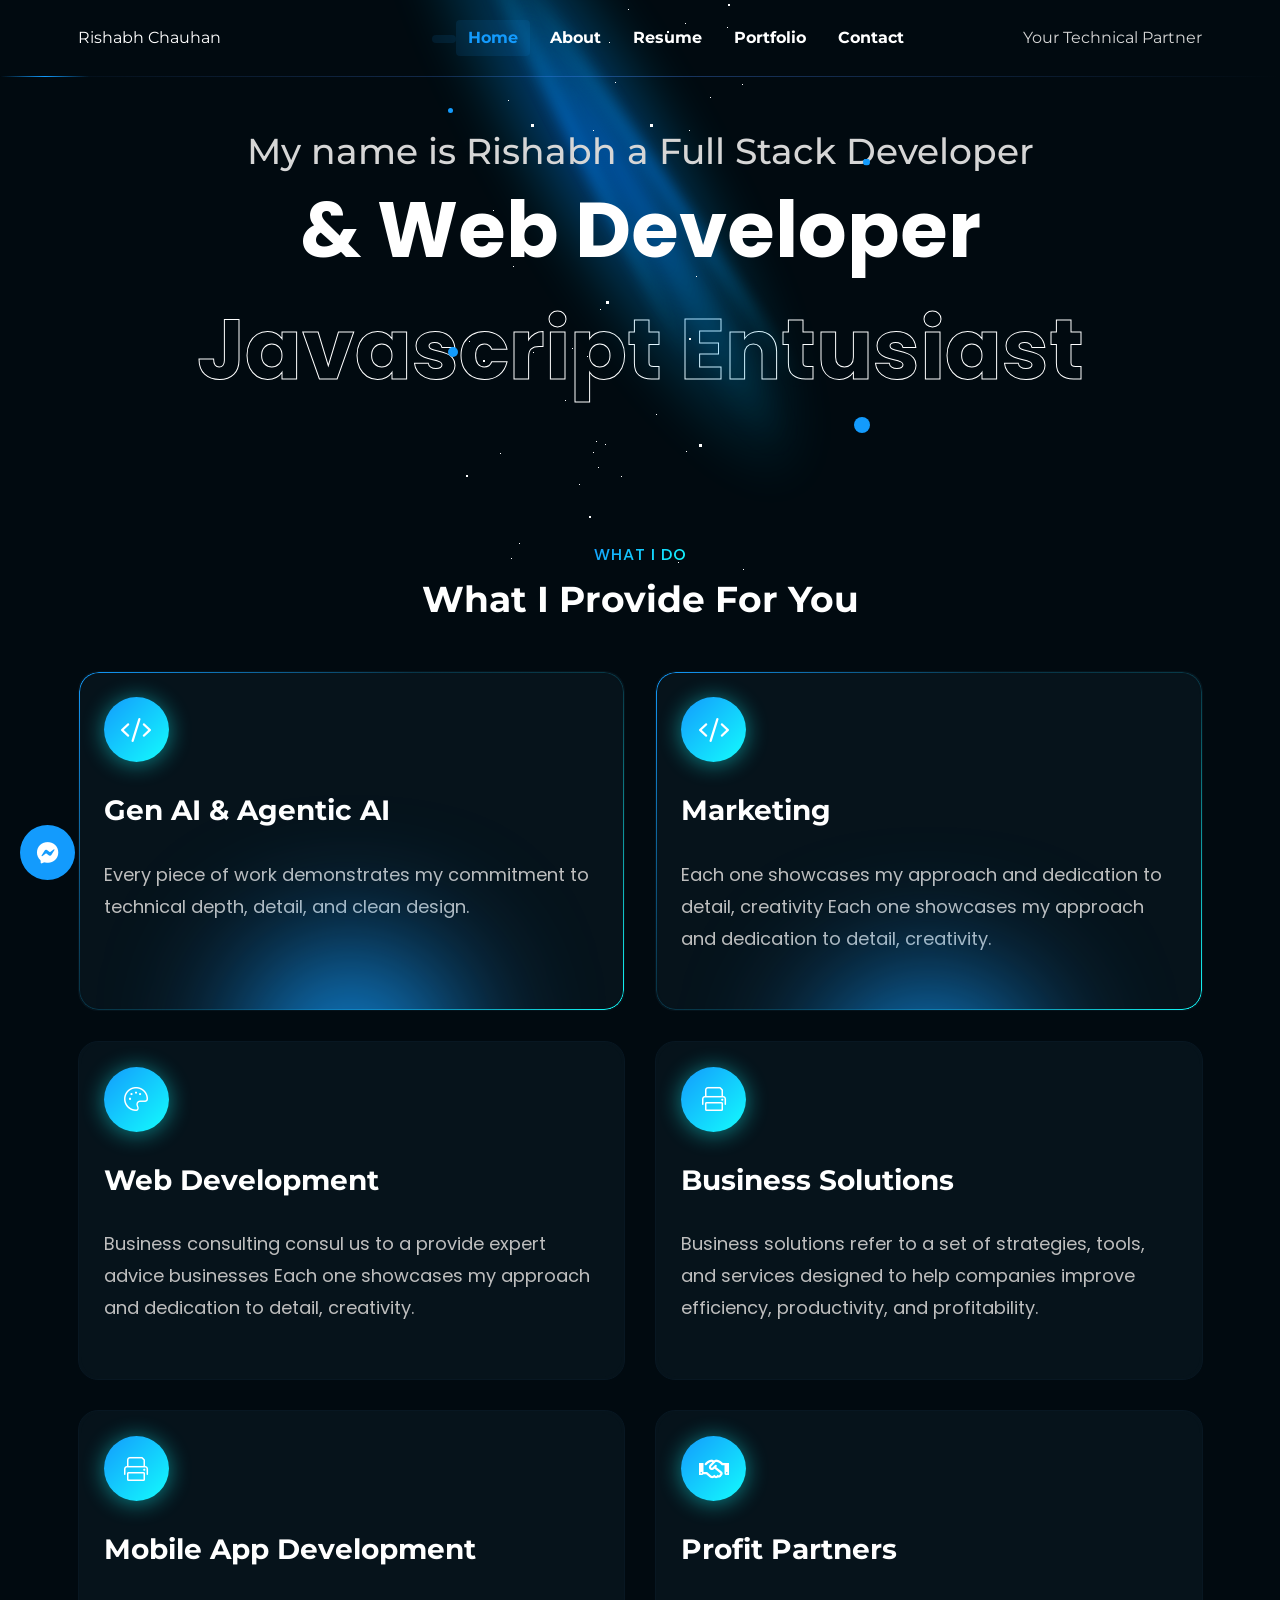
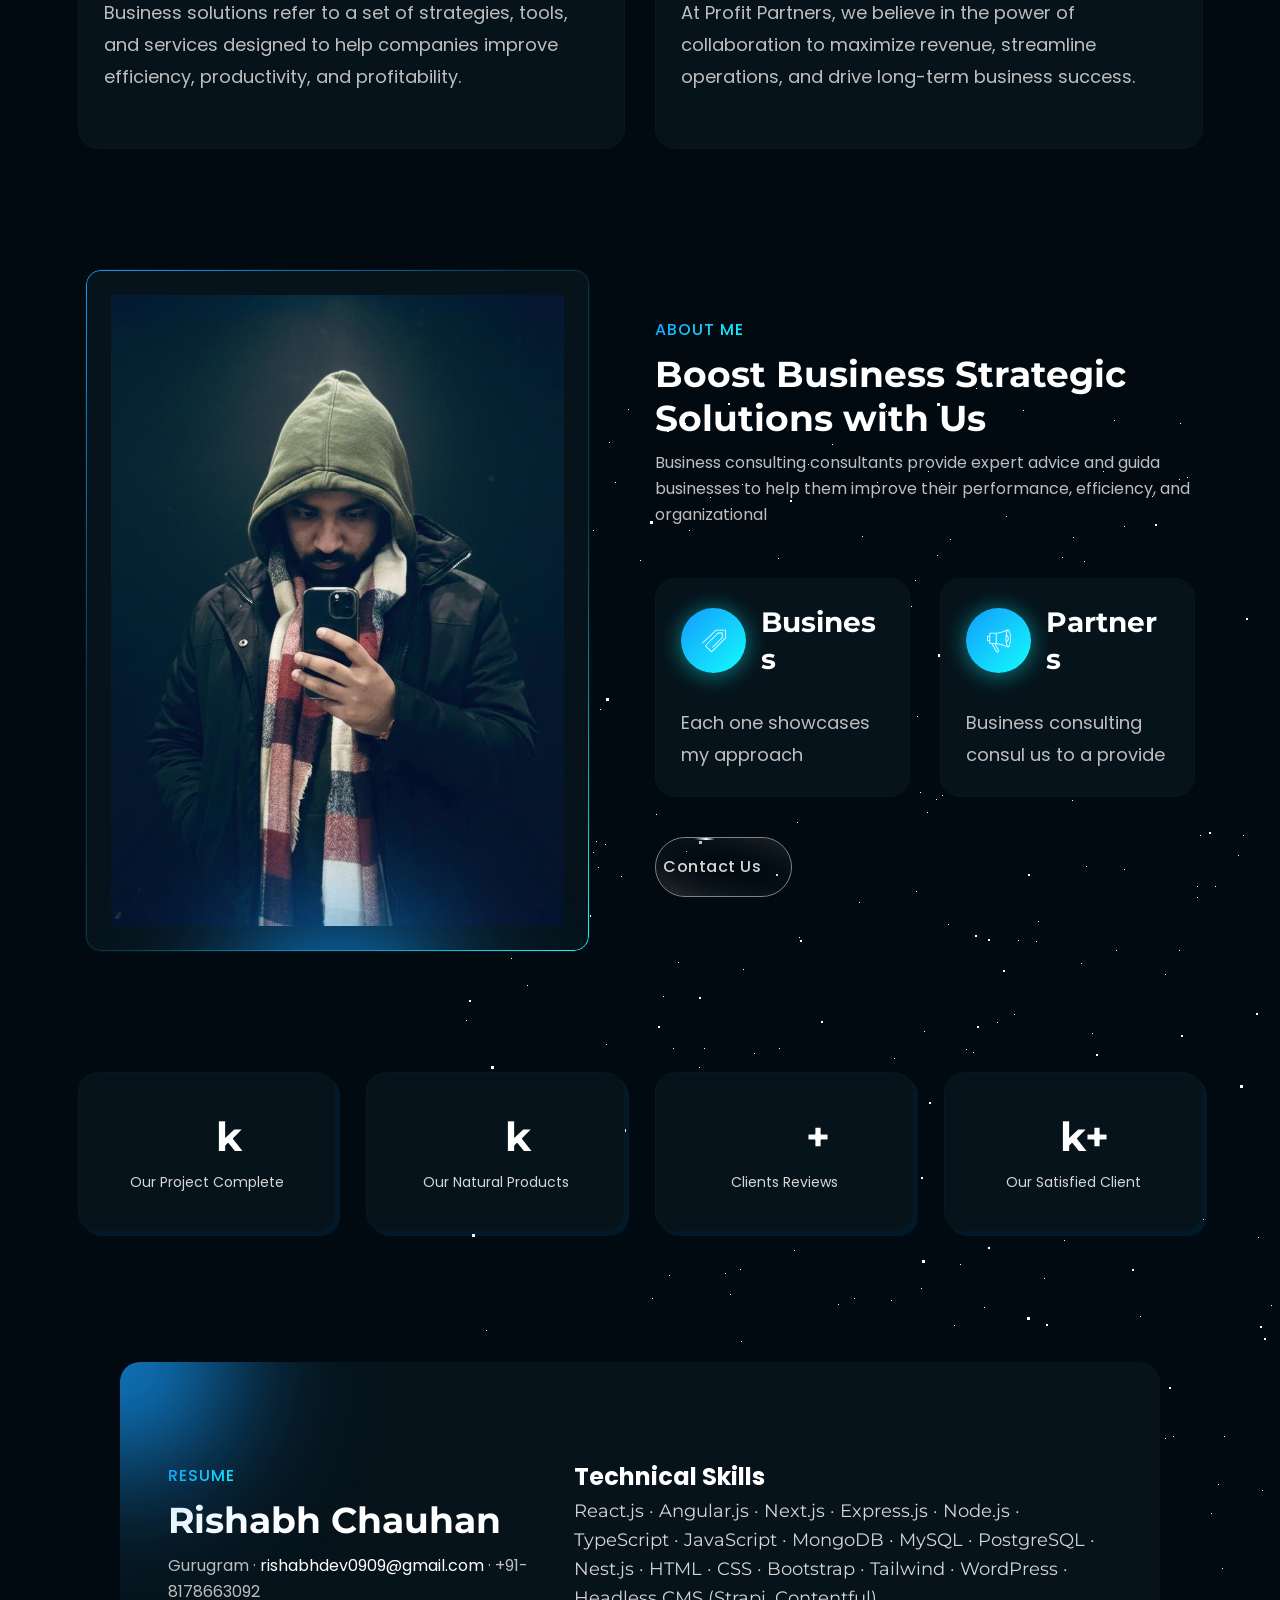
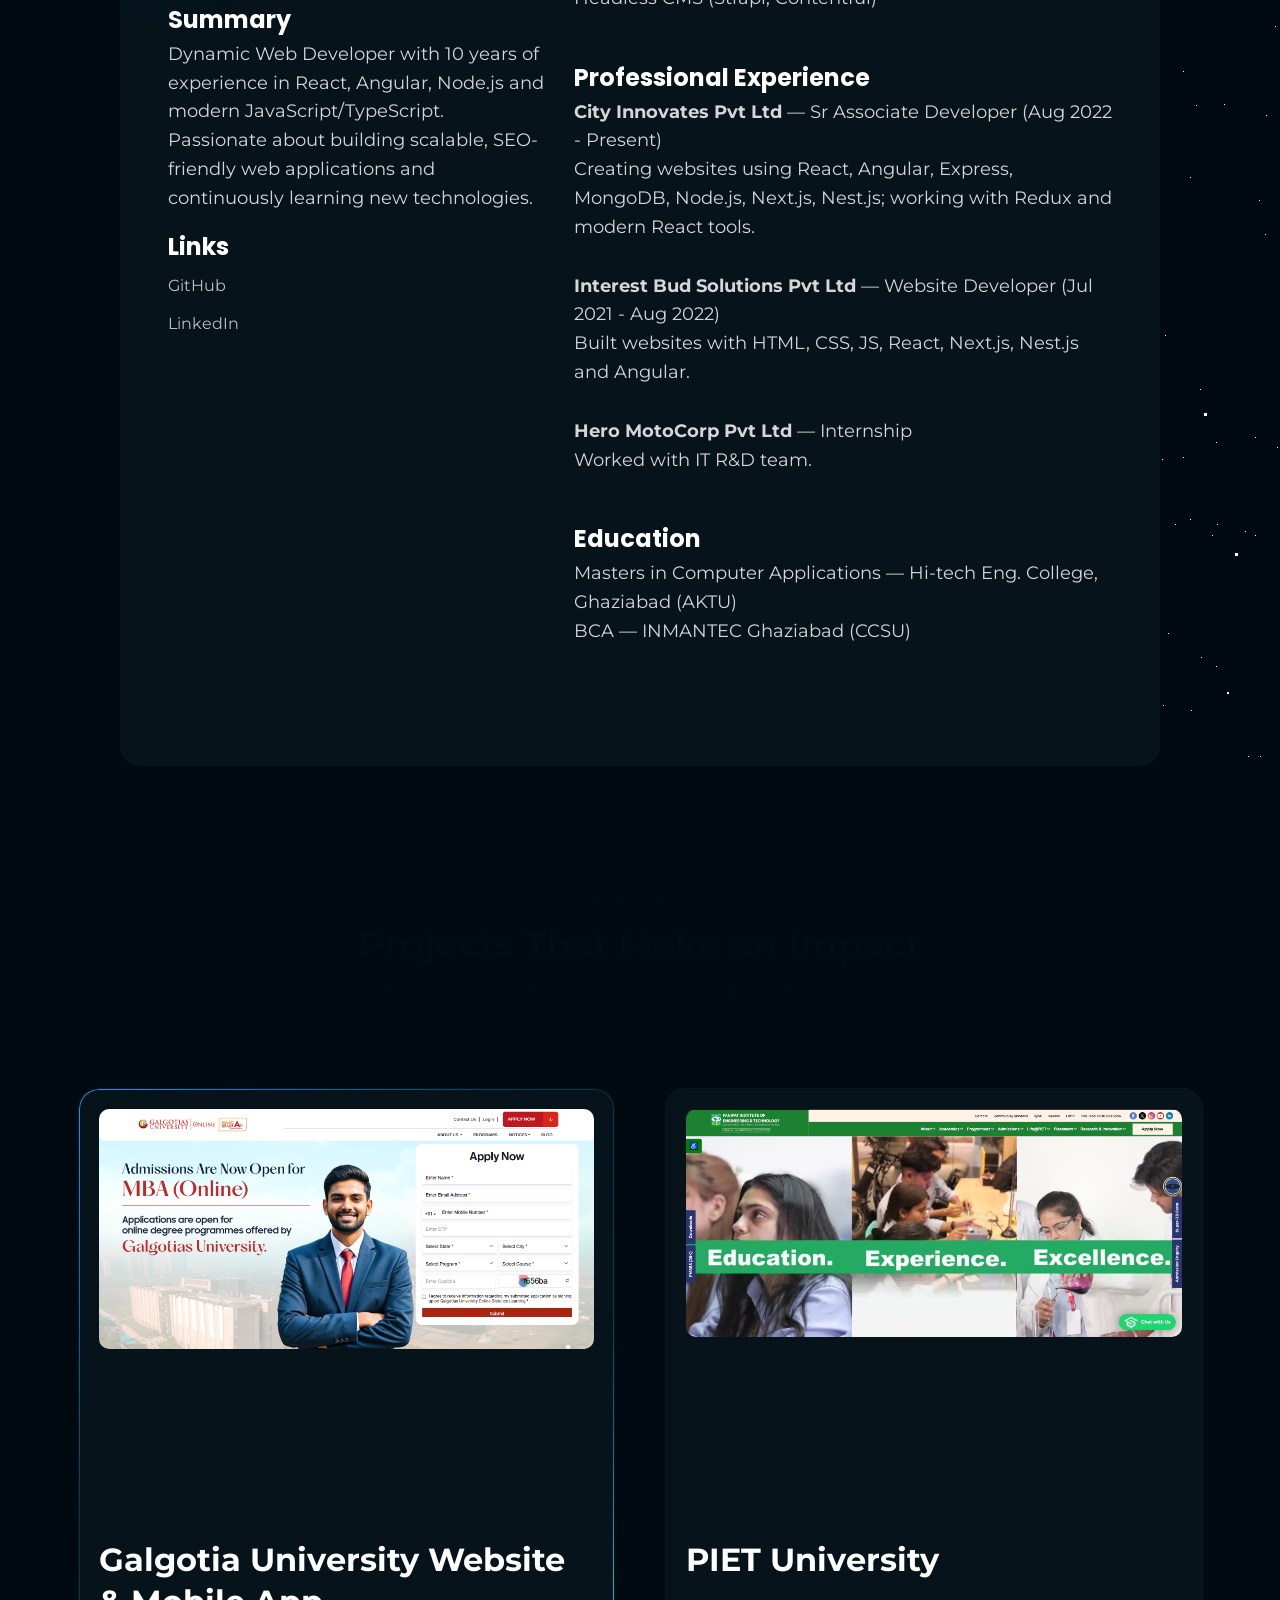
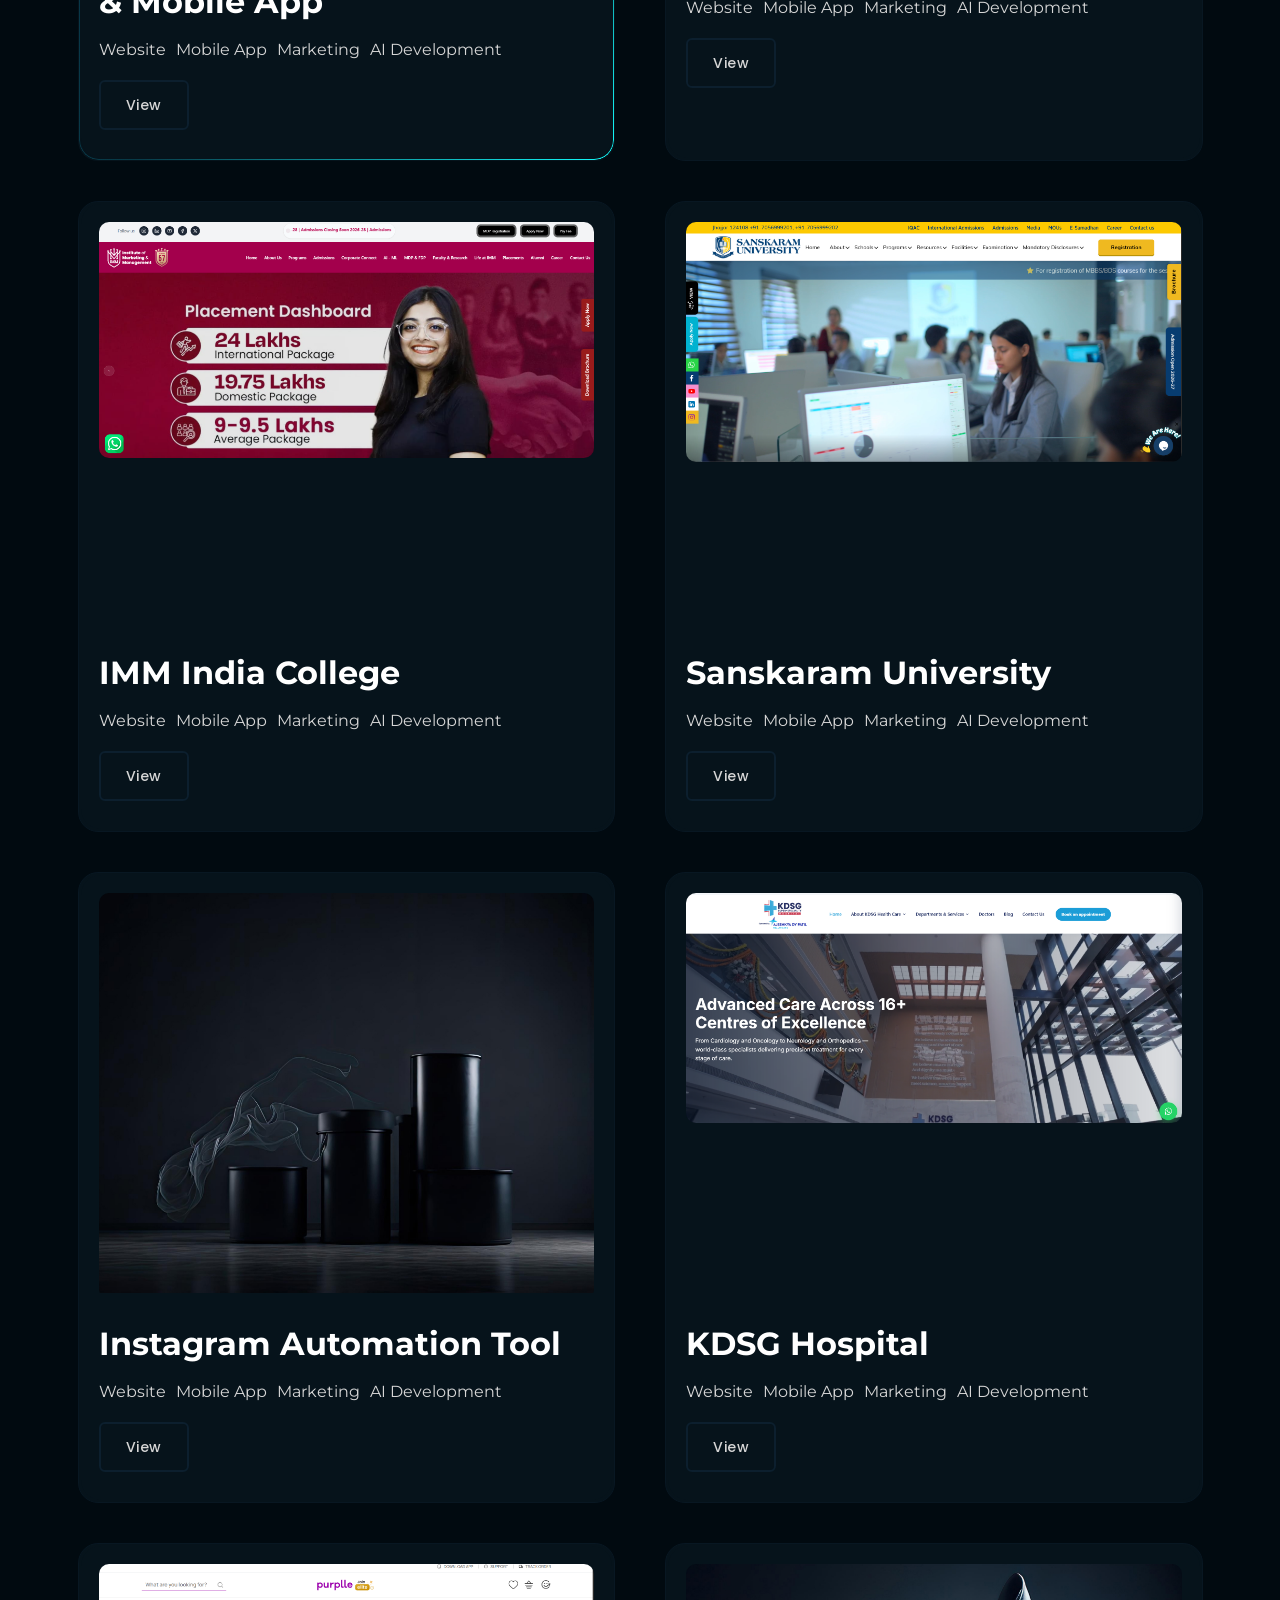
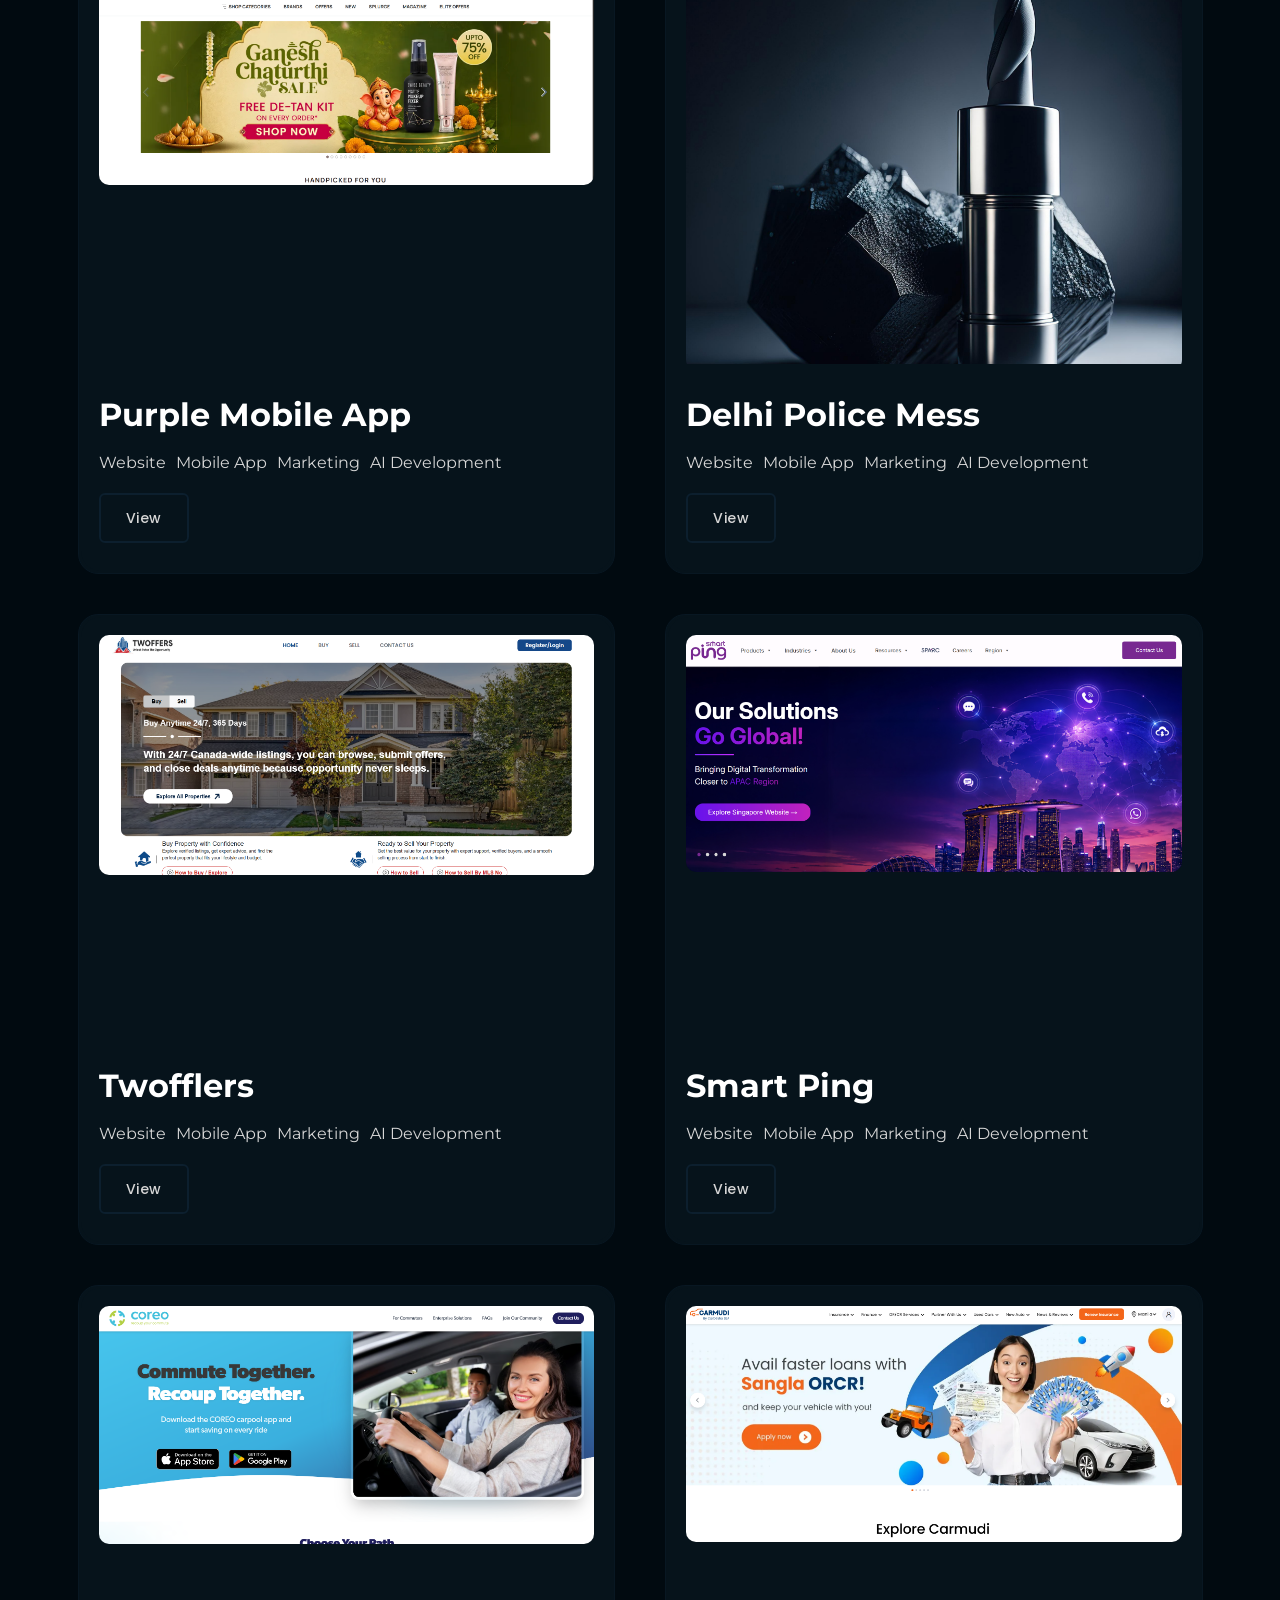
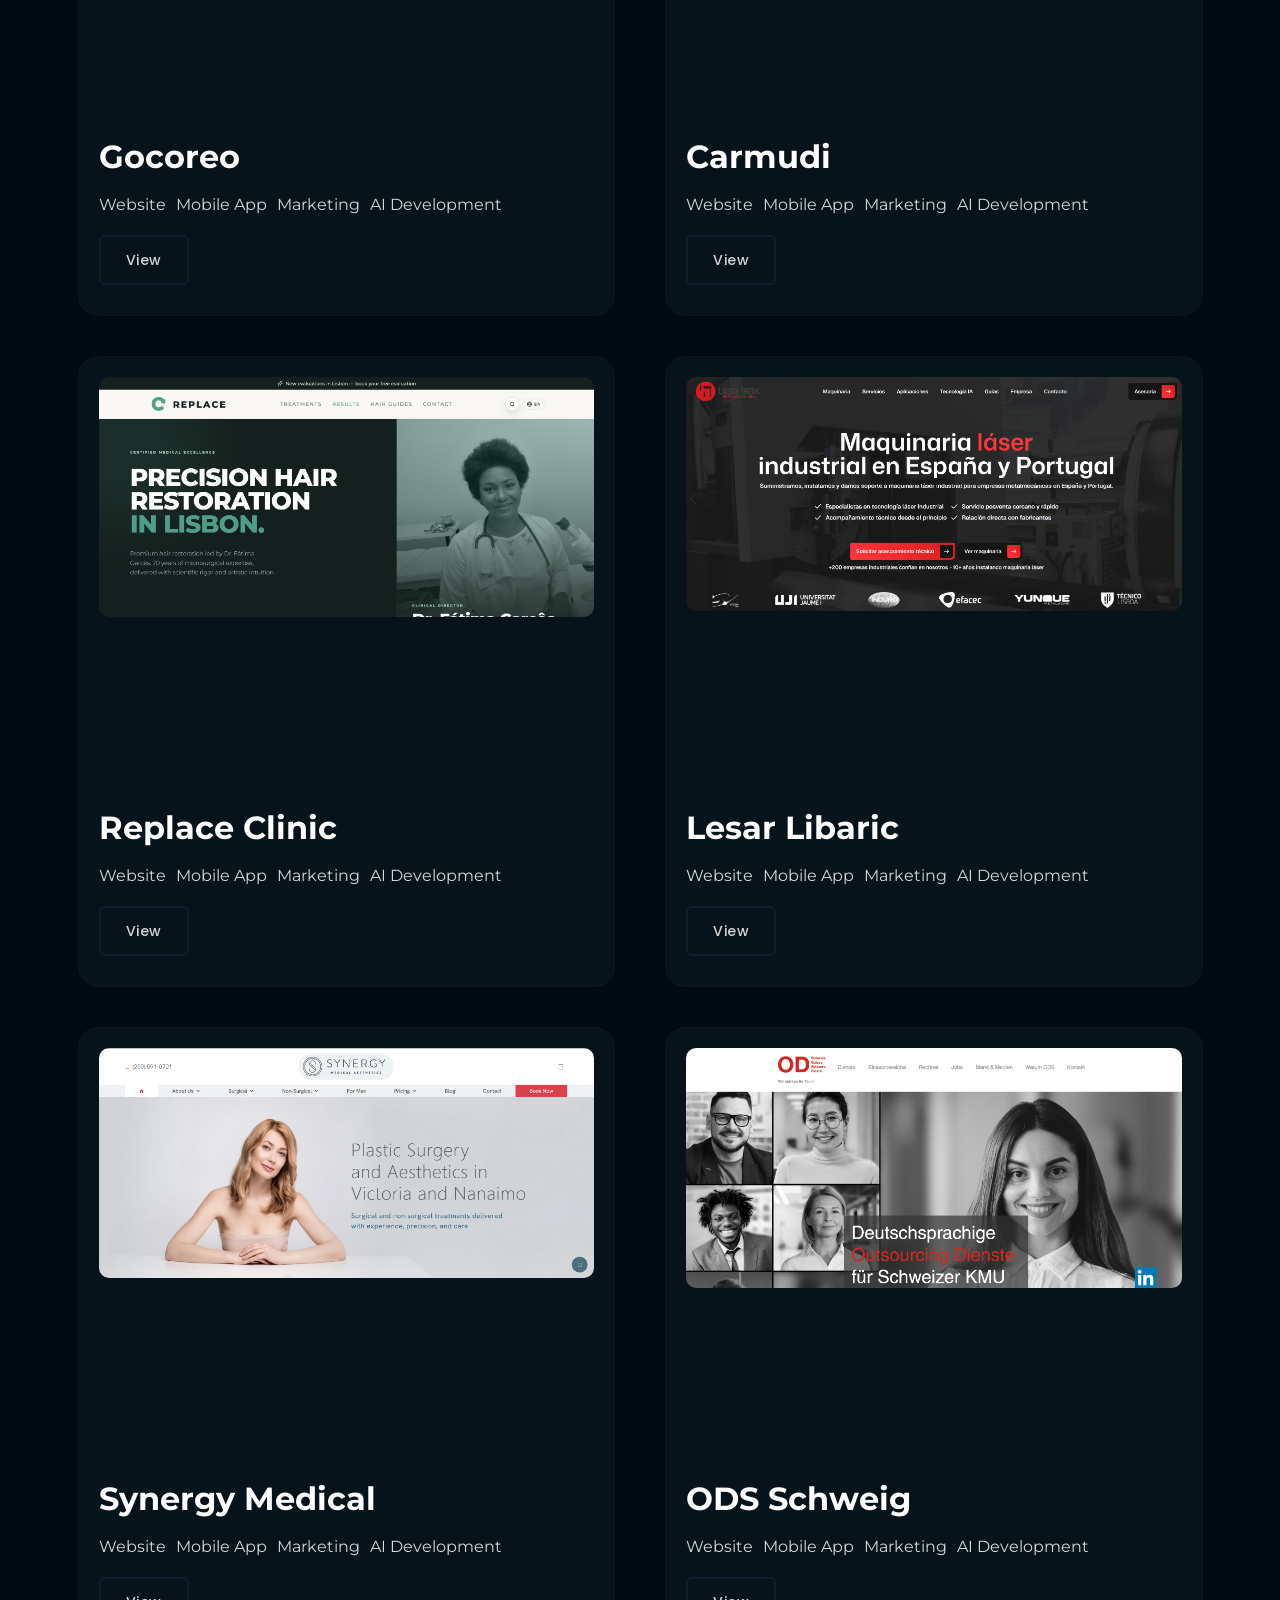
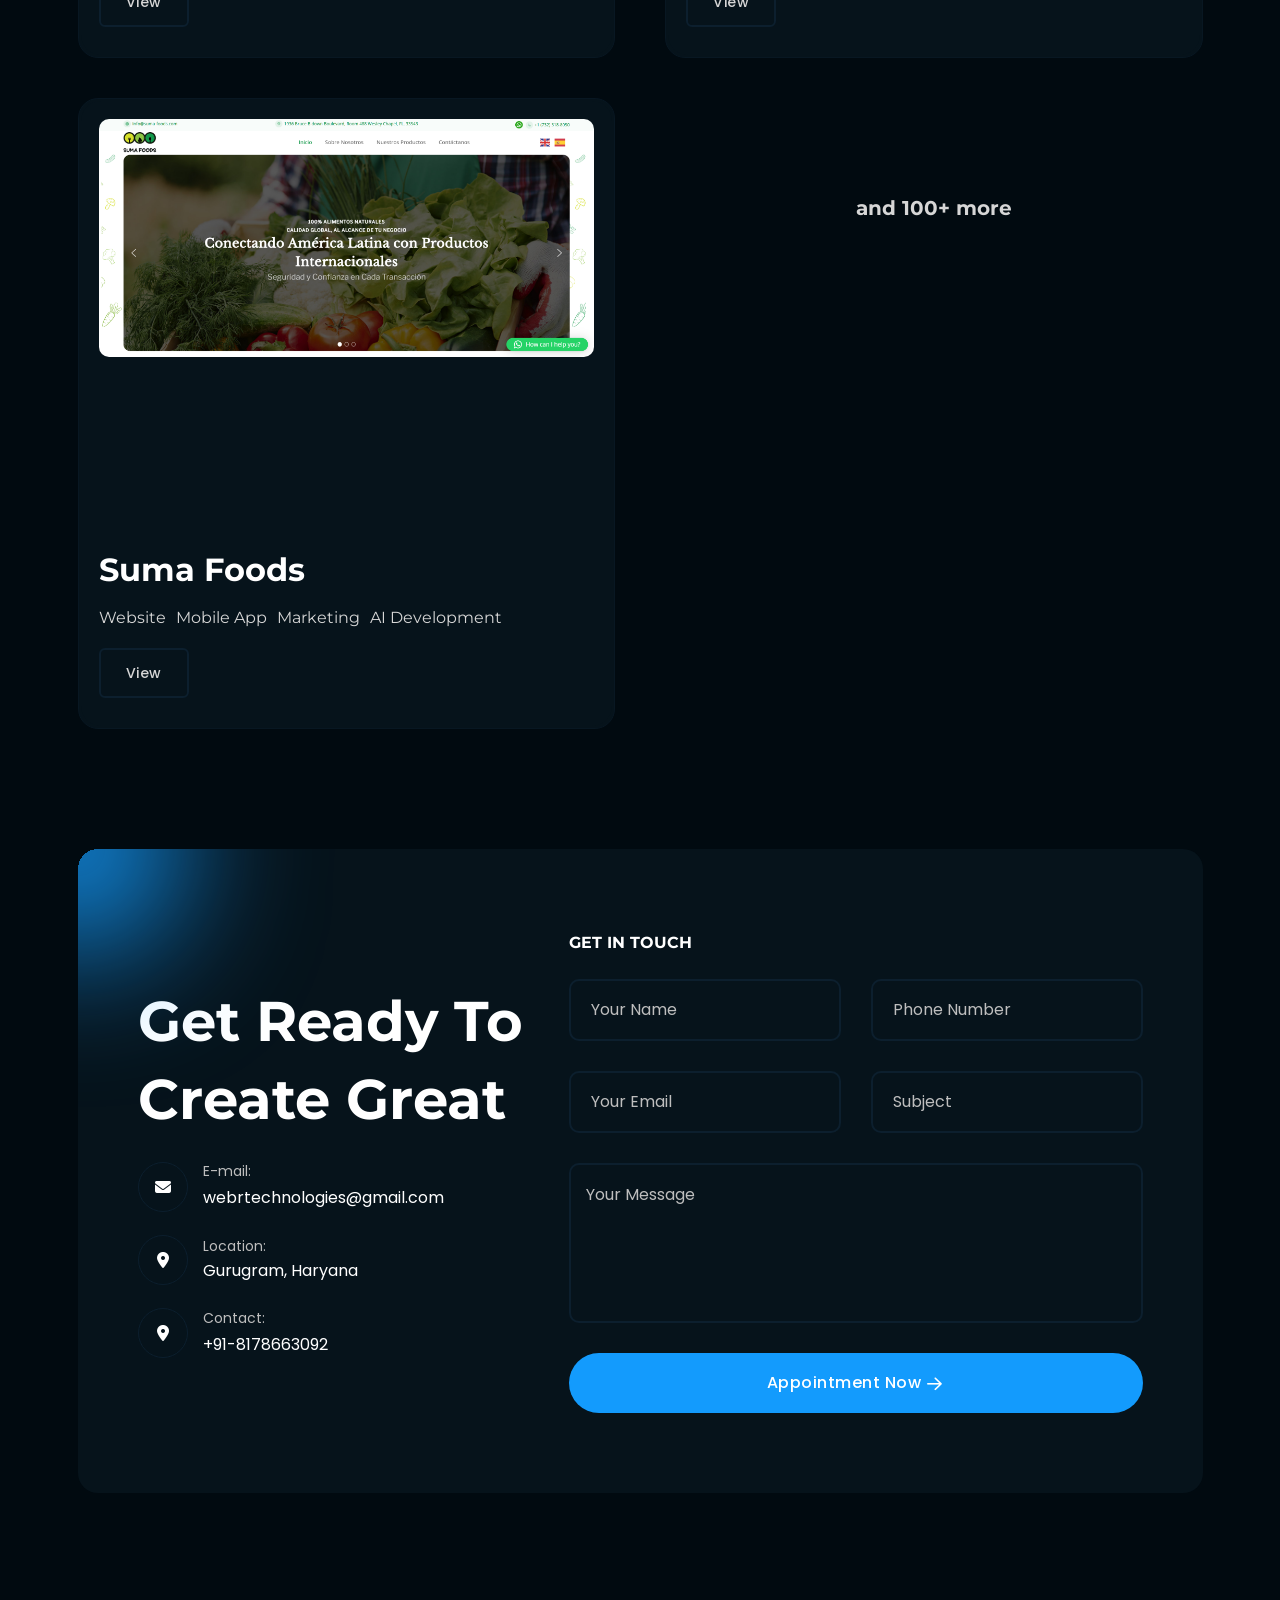
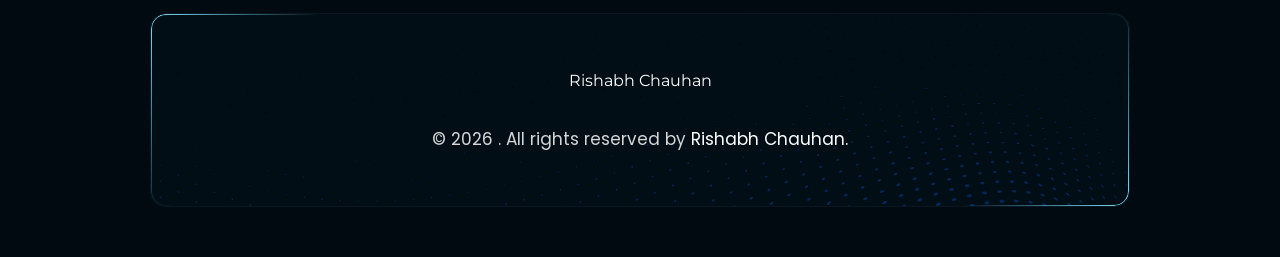
==== commit e53ba868: "Update portfolio projects and images Add portfolio project links, uploaded images, project categorie" ====
--- a/index.html
+++ b/index.html
@@ -7,7 +7,7 @@
     <meta name="viewport" content="width=device-width, initial-scale=1.0">
     <meta name="description" content="Virtuo is a modern personal portfolio template for designers, developers, content writer, cleaner, programmer, fashion designer, model, Influencer and freelancers. Fully responsive, SEO-friendly, Bootstrap and easy to customize.">
     <link rel="shortcut icon" type="image/x-icon" href="assets/images/favicon.svg">
-    <title>Home 01 - Virtuo Personal Portfolio HTML Template</title>
+    <title>Rishabh Chauhan || Full stack Developer</title>
     <!-- Bootstrap min css -->
     <link rel="stylesheet" href="assets/css/vendor/fontawesome.css">
     <link rel="stylesheet" href="assets/css/plugins/swiper.css">
@@ -29,21 +29,16 @@
                     <div class="header-content">
                         <div class="logo">
                             <a href="index.html">
-                                <img class="logo-dark" src="assets/images/logo/white-logo-reeni.png" alt="Virtuo - Personal Portfolio HTML Template for developers and freelancers">
-                                <img class="logo-white" src="assets/images/logo/white-logo-reeni.png" alt="Virtuo - Personal Portfolio HTML Template for developers and freelancers">
-                            </a>
+                               Rishabh Chauhan
                         </div>
                         <div class="tmp-mainmenu-nav d-none d-xl-block">
                             <nav class="navbar-example2 onepagenav">
                                 <ul class="tmp-mainmenu nav nav-pills">
                                     <li class="current"><a class="smoth-animation" href="#home">Home</a></li>
-                                    <li class="nav-item"><a class="smoth-animation" href="#service">Services</a></li>
                                     <li class="nav-item"><a class="smoth-animation" href="#about">About</a></li>
                                     <li class="nav-item"><a class="smoth-animation" href="#resume">Resume</a></li>
                                     <li class="nav-item"><a class="smoth-animation" href="#portfolio">Portfolio</a></li>
-                                    <li class="nav-item"><a class="smoth-animation" href="#pricing">Pricing</a></li>
                                     <li class="nav-item"><a class="smoth-animation" href="#contacts">Contact</a></li>
-                                    <li class="nav-item"><a class="smoth-animation" href="#blog">Blog</a></li>
                                 </ul>
                             </nav>
                         </div>
@@ -51,10 +46,7 @@
                         <div class="tmp-header-right">
                             <div class="social-share-wrapper d-none d-md-block">
                                 <div class="social-link">
-                                    <a href="#"><i class="fa-brands fa-instagram"></i></a>
-                                    <a href="#"><i class="fa-brands fa-linkedin-in"></i></a>
-                                    <a href="#"><i class="fa-brands fa-twitter"></i></a>
-                                    <a href="#"><i class="fa-brands fa-facebook-f"></i></a>
+                                   Your Technical Partner
                                 </div>
                             </div>
 
@@ -78,8 +70,7 @@
                 <div class="header-top">
                     <div class="logo">
                         <a href="index.html" class="logo-area">
-                            <img class="logo-dark" src="assets/images/logo/white-logo-reeni.png" alt="logo">
-                            <img class="logo-white" src="assets/images/logo/white-logo-reeni.png" alt="logo">
+                           Rishabh Chauhan
                         </a>
                     </div>
                     <div class="close-menu">
@@ -90,23 +81,18 @@
                 </div>
 
                 <ul class="tmp-mainmenu onepagenav-click">
-                    <li><a class="smoth-animation" href="#home">Home</a></li>
-                    <li><a class="smoth-animation" href="#service">Services</a></li>
-                    <li><a class="smoth-animation" href="#portfolio">Portfolio</a></li>
-                    <li><a class="smoth-animation" href="#resume">Resume</a></li>
-                    <li><a class="smoth-animation" href="#pricing">Pricing</a></li>
-                    <li><a class="smoth-animation" href="#blog">Blog</a></li>
-                    <li><a class="smoth-animation" href="#contacts">Contact</a></li>
+                     <li class="current"><a class="smoth-animation" href="#home">Home</a></li>
+                                    <li class="nav-item"><a class="smoth-animation" href="#about">About</a></li>
+                                    <li class="nav-item"><a class="smoth-animation" href="#resume">Resume</a></li>
+                                    <li class="nav-item"><a class="smoth-animation" href="#portfolio">Portfolio</a></li>
+                                    <li class="nav-item"><a class="smoth-animation" href="#contacts">Contact</a></li>
                 </ul>
 
                 <!-- social sharea area -->
                 <div class="social-wrapper mt--40">
                     <span class="subtitle">find with me</span>
                     <div class="social-link">
-                        <a href="#"><i class="fa-brands fa-instagram"></i></a>
-                        <a href="#"><i class="fa-brands fa-linkedin-in"></i></a>
-                        <a href="#"><i class="fa-brands fa-twitter"></i></a>
-                        <a href="#"><i class="fa-brands fa-facebook-f"></i></a>
+                       Your Technical Partner
                     </div>
                 </div>
                 <!-- end -->
@@ -123,12 +109,12 @@
                 <div class="col-lg-12">
                     <div class="banner-main-demo-inner-content">
                         <span class="top-intro">
-                            <img src="assets/images/banner/hi.png" alt="shape">
-                            My name is John Lee a freelancer</span>
-                        <img src="assets/images/banner/reeni-main-demo.png" alt="banner" class="main-demo">
+                            <!-- <img src="assets/images/banner/hi.png" alt="shape"> -->
+                            My name is Rishabh a Full Stack Developer</span>
+                        <!-- <img src="assets/images/banner/reeni-main-demo.png" alt="banner" class="main-demo"> -->
                         <div class="absolute-designation shape-image">
-                            <h2 class="up shape" data-speed="0.03" data-revert="true">& Web Designer</h2>
-                            <h2 class="down shape" data-speed="0.02">Photographer</h2>
+                            <h2  class="up shape" data-speed="0.03" data-revert="true" style="position: relative;">& Web Developer</h2>
+                            <h2 class="down shape" data-speed="0.02" style="position: relative;">Javascript Entusiast</h2>
                         </div>
                     </div>
                 </div>
@@ -168,13 +154,26 @@
                 </div>
             </div>
             <div class="about-us-section-card row g-5 animation-action-2">
+                 <div class="col-lg-6 col-md-6 col-sm-6 col-12 paralax-image">
+                    <div class="about-us-card tmp-scroll-trigger tmponhover single-animation active tmp-fade-in animation-order-4" style="--x: 153px; --y: 11px;">
+                        <div class="card-head">
+                            <div class="logo-img">
+                                <i class="fa-regular fa-code"></i>
+                            </div>
+                            <h3 class="card-title">Gen AI & Agentic AI</h3>
+                        </div>
+                        <p class="card-para">Every piece of work demonstrates my commitment to technical depth, detail, and clean design.
+                        </p>
+                        <div class="tmp-light light-center"></div>
+                    </div>
+                </div>
                 <div class="col-lg-6 col-md-6 col-sm-6 col-12 paralax-image">
                     <div class="about-us-card tmp-scroll-trigger tmponhover single-animation active tmp-fade-in animation-order-4" style="--x: 153px; --y: 11px;">
                         <div class="card-head">
                             <div class="logo-img">
                                 <i class="fa-regular fa-code"></i>
                             </div>
-                            <h3 class="card-title">Ui/Ux Design</h3>
+                            <h3 class="card-title">Marketing</h3>
                         </div>
                         <p class="card-para">Each one showcases my approach and
                             dedication to detail, creativity
@@ -208,6 +207,19 @@
                                 <i class="fa-light fa-print"></i>
                             </div>
                             <h3 class="card-title">Business Solutions</h3>
+                        </div>
+                        <p class="card-para">Business solutions refer to a set of strategies, tools, and services designed to help companies improve efficiency, productivity, and profitability.
+                        </p>
+                        <div class="tmp-light light-center"></div>
+                    </div>
+                </div>
+                <div class="col-lg-6 col-md-6 col-sm-6 col-12 paralax-image">
+                    <div class="about-us-card tmp-scroll-trigger tmponhover single-animation tmp-fade-in animation-order-4" style="--x: 339px; --y: -1px;">
+                        <div class="card-head">
+                            <div class="logo-img">
+                                <i class="fa-light fa-print"></i>
+                            </div>
+                            <h3 class="card-title">Mobile App Development</h3>
                         </div>
                         <p class="card-para">Business solutions refer to a set of strategies, tools, and services designed to help companies improve efficiency, productivity, and profitability.
                         </p>
@@ -242,7 +254,7 @@
                         <div class="col-lg-6 pr--50 pr_lg--10 pr_md--10 pr_sm--10">
                             <div class="about-us-left-content-wrap paralax-image">
                                 <div class="about-thumbnail-large-style-two about-us-card tmponhover single-animation active">
-                                    <img src="assets/images/about/01.webp" alt="about">
+                                    <img src="assets/images/itsmerishabh.jpeg" alt="about">
                                     <div class="tmp-light light-center"></div>
                                 </div>
                             </div>
@@ -289,14 +301,13 @@
 
                                 </div>
                                 <div class="about-btn mt--40 tmp-scroll-trigger tmp-fade-in animation-order-6">
-                                    <a class="tmp-btn hover-icon-reverse btn-border tmp-modern-button radius-round download-icon" href="#">
+                                    <a class="tmp-btn hover-icon-reverse btn-border tmp-modern-button radius-round download-icon" href="tel:+91-8178663092">
                                         <div class="icon-reverse-wrapper">
-                                            <span class="btn-text">Read More About Me</span>
+                                            <span class="btn-text">Contact Us</span>
                                             <div class="btn-hack"></div>
                                             <img src="assets/images/button/btg-bg.svg" alt="" class="btn-bg">
                                             <img src="assets/images/button/btg-bg-2.svg" alt="" class="btn-bg-hover">
-                                            <span class="btn-icon"><i class="fa-regular fa-arrow-down"></i></span>
-                                            <span class="btn-icon"><i class="fa-regular fa-arrow-down"></i></span>
+                                          
                                         </div>
                                     </a>
                                 </div>
@@ -354,67 +365,47 @@
         <div class="tpm-custom-box-bg position-relative overflow-hidden border--radious-20">
             <div class="container">
                 <div class="row">
-
-                    <div class="col-xxl-6 col-lg-12 col-md-12">
-                        <div class="my-skill-area-left-content-wrap">
-                            <div class="section-head text-align-left">
-                                <div class="section-sub-title tmp-scroll-trigger tmp-fade-in animation-order-1">
-                                    <span class="subtitle theme-gradient">My Skill</span>
-                                </div>
-                                <h2 class="title split-collab tmp-scroll-trigger tmp-fade-in animation-order-2">My Experts
-                                    Areas Where I <br> Gained Skill</h2>
-                                <p class="description tmp-scroll-trigger tmp-fade-in animation-order-3">Business consulting
-                                    consultants provide expert advice and guida busi
-                                    nesses to help them improve their performance, efficiency, and organ izational Business
-                                    consulting consultants provide</p>
-                            </div>
-                        </div>
-                    </div>
-
-                    <div class="col-xxl-6 col-lg-12 col-md-12">
-                        <div class="my-skill-card-style-two row">
-                            <div class="col-lg-6 col-md-6 col-12 paralax-image">
-                                <div class="my-skill-card tmponhover tmp-scroll-trigger tmp-fade-in animation-order-1">
-                                    <div class="card-icon">
-                                        <img src="assets/images/icons/icon-01.png" alt="my-skill-icon">
-                                    </div>
-                                    <h3 class="card-title">Framer</h3>
-                                    <p class="card-para">The personal portfol category includes websites or physic Your
-                                        Journey Your Story</p>
-                                </div>
-                            </div>
-
-                            <div class="col-lg-6 col-md-6 col-12 paralax-image">
-                                <div class="my-skill-card tmponhover tmp-scroll-trigger tmp-fade-in animation-order-2">
-                                    <div class="card-icon">
-                                        <img src="assets/images/icons/icon-02.png" alt="my-skill-icon">
-                                    </div>
-                                    <h3 class="card-title">Webflow</h3>
-                                    <p class="card-para">
-                                        Webflow is a powerful web design and development platform that allows.
-                                    </p>
-                                </div>
-                            </div>
-
-                            <div class="col-lg-6 col-md-6 col-12 paralax-image">
-                                <div class="my-skill-card tmponhover tmp-scroll-trigger tmp-fade-in animation-order-3">
-                                    <div class="card-icon">
-                                        <img src="assets/images/icons/icon-03.png" alt="my-skill-icon">
-                                    </div>
-                                    <h3 class="card-title">Figma</h3>
-                                    <p class="card-para">Figma’s standout feature is its ability to enable multiple users to work.
-                                    </p>
-                                </div>
-                            </div>
-
-                            <div class="col-lg-6 col-md-6 col-12 paralax-image">
-                                <div class="my-skill-card tmponhover tmp-scroll-trigger tmp-fade-in animation-order-4">
-                                    <div class="card-icon">
-                                        <img src="assets/images/icons/icon-04.png" alt="my-skill-icon">
-                                    </div>
-                                    <h3 class="card-title">Wordpress</h3>
-                                    <p class="card-para">A WordPress website is a website built using WordPress content management system</p>
-                                </div>
+                    <div class="col-lg-5">
+                        <div class="section-head text-align-left">
+                            <div class="section-sub-title tmp-scroll-trigger tmp-fade-in animation-order-1">
+                                <span class="subtitle theme-gradient">Resume</span>
+                            </div>
+                            <h2 class="title split-collab tmp-scroll-trigger tmp-fade-in animation-order-2">Rishabh
+                                Chauhan</h2>
+                            <p class="description tmp-scroll-trigger tmp-fade-in animation-order-3">Gurugram · <a href="mailto:rishabhdev0909@gmail.com">rishabhdev0909@gmail.com</a> · +91-8178663092</p>
+                        </div>
+
+                        <div class="mb--20">
+                            <h4 class="card-title">Summary</h4>
+                            <p>Dynamic Web Developer with 10 years of experience in React, Angular, Node.js and modern JavaScript/TypeScript. Passionate about building scalable, SEO-friendly web applications and continuously learning new technologies.</p>
+                        </div>
+
+                        <div class="mb--20">
+                            <h4 class="card-title">Links</h4>
+                            <ul>
+                                <li><a href="https://github.com/Rishabhchauhanofficial" target="_blank">GitHub</a></li>
+                                <li><a href="https://www.linkedin.com/in/rishabh-chauhan-b79b88179/" target="_blank">LinkedIn</a></li>
+                            </ul>
+                        </div>
+                    </div>
+
+                    <div class="col-lg-7">
+                        <div class="row">
+                            <div class="col-12 mb--20">
+                                <h4 class="card-title">Technical Skills</h4>
+                                <p>React.js · Angular.js · Next.js · Express.js · Node.js · TypeScript · JavaScript · MongoDB · MySQL · PostgreSQL · Nest.js · HTML · CSS · Bootstrap · Tailwind · WordPress · Headless CMS (Strapi, Contentful)</p>
+                            </div>
+
+                            <div class="col-12 mb--20">
+                                <h4 class="card-title">Professional Experience</h4>
+                                <p><strong>City Innovates Pvt Ltd</strong> — Sr Associate Developer (Aug 2022 - Present)<br>Creating websites using React, Angular, Express, MongoDB, Node.js, Next.js, Nest.js; working with Redux and modern React tools.</p>
+                                <p><strong>Interest Bud Solutions Pvt Ltd</strong> — Website Developer (Jul 2021 - Aug 2022)<br>Built websites with HTML, CSS, JS, React, Next.js, Nest.js and Angular.</p>
+                                <p><strong>Hero MotoCorp Pvt Ltd</strong> — Internship<br>Worked with IT R&amp;D team.</p>
+                            </div>
+
+                            <div class="col-12 mb--20">
+                                <h4 class="card-title">Education</h4>
+                                <p>Masters in Computer Applications — Hi-tech Eng. College, Ghaziabad (AKTU)<br>BCA — INMANTEC Ghaziabad (CCSU)</p>
                             </div>
                         </div>
                     </div>
@@ -427,6 +418,67 @@
 
     <!-- tmp Latest Portfolio Start -->
     <section class="latest-portfolio-area custom-column-grid tmp-section-gap" id="portfolio">
+        <div class="container">
+            <div class="section-head mb--60">
+                <div class="section-sub-title center-title tmp-scroll-trigger tmp-fade-in animation-order-1"><span class="subtitle theme-gradient">Portfolio</span></div>
+                <h2 class="title split-collab tmp-scroll-trigger tmp-fade-in animation-order-2">Projects That Make an Impact</h2>
+                <p class="description section-sm tmp-scroll-trigger tmp-fade-in animation-order-3">Websites, mobile apps, business tools, and digital products built for ambitious teams.</p>
+            </div>
+            <div class="row animation-action-3">
+                <div class="col-lg-6 col-md-6 paralax-image"><div class="latest-portfolio-card-style-two image-box-hover tmp-scroll-trigger single-animation active tmponhover tmp-fade-in animation-order-1"><div class="portfoli-card-img"><div class="img-box v2"><img class="w-100" src="assets/images/updates-portfolio/galgotia.PNG" alt="Galgotia University website and mobile app"></div></div><div class="portfolio-card-content-wrap"><div class="content-left"><h3 class="portfolio-card-title">Galgotia University Website &amp; Mobile App</h3><div class="tag-items"><ul><li><span class="tag-item">Website</span></li><li><span class="tag-item">Mobile App</span></li></ul></div></div><a class="tmp-btn btn-border btn-md" href="#contacts"><span class="btn-text">View</span></a></div></div></div>
+                <div class="col-lg-6 col-md-6 paralax-image"><div class="latest-portfolio-card-style-two image-box-hover tmp-scroll-trigger single-animation tmponhover tmp-fade-in animation-order-2"><div class="portfoli-card-img"><div class="img-box v2"><img class="w-100" src="assets/images/updates-portfolio/piet.PNG" alt="PIET University project"></div></div><div class="portfolio-card-content-wrap"><div class="content-left"><h3 class="portfolio-card-title">PIET University</h3><div class="tag-items"><ul><li><span class="tag-item">Website</span></li></ul></div></div><a class="tmp-btn btn-border btn-md" href="#contacts"><span class="btn-text">View</span></a></div></div></div>
+                <div class="col-lg-6 col-md-6 paralax-image"><div class="latest-portfolio-card-style-two image-box-hover tmp-scroll-trigger single-animation tmponhover tmp-fade-in animation-order-3"><div class="portfoli-card-img"><div class="img-box v2"><img class="w-100" src="assets/images/updates-portfolio/immindia.PNG" alt="IMM India College project"></div></div><div class="portfolio-card-content-wrap"><div class="content-left"><h3 class="portfolio-card-title">IMM India College</h3><div class="tag-items"><ul><li><span class="tag-item">Website</span></li></ul></div></div><a class="tmp-btn btn-border btn-md" href="#contacts"><span class="btn-text">View</span></a></div></div></div>
+                <div class="col-lg-6 col-md-6 paralax-image"><div class="latest-portfolio-card-style-two image-box-hover tmp-scroll-trigger single-animation tmponhover tmp-fade-in animation-order-4"><div class="portfoli-card-img"><div class="img-box v2"><img class="w-100" src="assets/images/updates-portfolio/sanskaram.PNG" alt="Sanskaram University project"></div></div><div class="portfolio-card-content-wrap"><div class="content-left"><h3 class="portfolio-card-title">Sanskaram University</h3><div class="tag-items"><ul><li><span class="tag-item">Website</span></li></ul></div></div><a class="tmp-btn btn-border btn-md" href="#contacts"><span class="btn-text">View</span></a></div></div></div>
+                <div class="col-lg-6 col-md-6 paralax-image"><div class="latest-portfolio-card-style-two image-box-hover tmp-scroll-trigger single-animation tmponhover tmp-fade-in animation-order-1"><div class="portfoli-card-img"><div class="img-box v2"><img class="w-100" src="assets/images/latest-portfolio/portfoli-img-1.jpg" alt="Instagram Automation Tool project"></div></div><div class="portfolio-card-content-wrap"><div class="content-left"><h3 class="portfolio-card-title">Instagram Automation Tool</h3><div class="tag-items"><ul><li><span class="tag-item">Automation</span></li><li><span class="tag-item">AI</span></li></ul></div></div><a class="tmp-btn btn-border btn-md" href="#contacts"><span class="btn-text">View</span></a></div></div></div>
+                <div class="col-lg-6 col-md-6 paralax-image"><div class="latest-portfolio-card-style-two image-box-hover tmp-scroll-trigger single-animation tmponhover tmp-fade-in animation-order-2"><div class="portfoli-card-img"><div class="img-box v2"><img class="w-100" src="assets/images/updates-portfolio/kdsg.PNG" alt="KDSG Hospital project"></div></div><div class="portfolio-card-content-wrap"><div class="content-left"><h3 class="portfolio-card-title">KDSG Hospital</h3><div class="tag-items"><ul><li><span class="tag-item">Healthcare</span></li></ul></div></div><a class="tmp-btn btn-border btn-md" href="#contacts"><span class="btn-text">View</span></a></div></div></div>
+                <div class="col-lg-6 col-md-6 paralax-image"><div class="latest-portfolio-card-style-two image-box-hover tmp-scroll-trigger single-animation tmponhover tmp-fade-in animation-order-3"><div class="portfoli-card-img"><div class="img-box v2"><img class="w-100" src="assets/images/updates-portfolio/purple.PNG" alt="Purple mobile app project"></div></div><div class="portfolio-card-content-wrap"><div class="content-left"><h3 class="portfolio-card-title">Purple Mobile App</h3><div class="tag-items"><ul><li><span class="tag-item">Mobile App</span></li></ul></div></div><a class="tmp-btn btn-border btn-md" href="#contacts"><span class="btn-text">View</span></a></div></div></div>
+                <div class="col-lg-6 col-md-6 paralax-image"><div class="latest-portfolio-card-style-two image-box-hover tmp-scroll-trigger single-animation tmponhover tmp-fade-in animation-order-4"><div class="portfoli-card-img"><div class="img-box v2"><img class="w-100" src="assets/images/latest-portfolio/portfoli-img-4.jpg" alt="Delhi Police Mess project"></div></div><div class="portfolio-card-content-wrap"><div class="content-left"><h3 class="portfolio-card-title">Delhi Police Mess</h3><div class="tag-items"><ul><li><span class="tag-item">Business Tool</span></li></ul></div></div><a class="tmp-btn btn-border btn-md" href="#contacts"><span class="btn-text">View</span></a></div></div></div>
+                <div class="col-lg-6 col-md-6 paralax-image"><div class="latest-portfolio-card-style-two image-box-hover tmp-scroll-trigger single-animation tmponhover tmp-fade-in animation-order-1"><div class="portfoli-card-img"><div class="img-box v2"><img class="w-100" src="assets/images/updates-portfolio/twoffers.PNG" alt="Twofflers project"></div></div><div class="portfolio-card-content-wrap"><div class="content-left"><h3 class="portfolio-card-title">Twofflers</h3><div class="tag-items"><ul><li><span class="tag-item">Website</span></li></ul></div></div><a class="tmp-btn btn-border btn-md" href="#contacts"><span class="btn-text">View</span></a></div></div></div>
+                <div class="col-lg-6 col-md-6 paralax-image"><div class="latest-portfolio-card-style-two image-box-hover tmp-scroll-trigger single-animation tmponhover tmp-fade-in animation-order-2"><div class="portfoli-card-img"><div class="img-box v2"><img class="w-100" src="assets/images/updates-portfolio/smart ping.PNG" alt="Smart Ping project"></div></div><div class="portfolio-card-content-wrap"><div class="content-left"><h3 class="portfolio-card-title">Smart Ping</h3><div class="tag-items"><ul><li><span class="tag-item">Product</span></li></ul></div></div><a class="tmp-btn btn-border btn-md" href="#contacts"><span class="btn-text">View</span></a></div></div></div>
+                <div class="col-lg-6 col-md-6 paralax-image"><div class="latest-portfolio-card-style-two image-box-hover tmp-scroll-trigger single-animation tmponhover tmp-fade-in animation-order-3"><div class="portfoli-card-img"><div class="img-box v2"><img class="w-100" src="assets/images/updates-portfolio/gocoreo.PNG" alt="Gocoreo project"></div></div><div class="portfolio-card-content-wrap"><div class="content-left"><h3 class="portfolio-card-title">Gocoreo</h3><div class="tag-items"><ul><li><span class="tag-item">Website</span></li></ul></div></div><a class="tmp-btn btn-border btn-md" href="#contacts"><span class="btn-text">View</span></a></div></div></div>
+                <div class="col-lg-6 col-md-6 paralax-image"><div class="latest-portfolio-card-style-two image-box-hover tmp-scroll-trigger single-animation tmponhover tmp-fade-in animation-order-4"><div class="portfoli-card-img"><div class="img-box v2"><img class="w-100" src="assets/images/updates-portfolio/caramudi.PNG" alt="Carmudi project"></div></div><div class="portfolio-card-content-wrap"><div class="content-left"><h3 class="portfolio-card-title">Carmudi</h3><div class="tag-items"><ul><li><span class="tag-item">Automotive</span></li></ul></div></div><a class="tmp-btn btn-border btn-md" href="#contacts"><span class="btn-text">View</span></a></div></div></div>
+                <div class="col-lg-6 col-md-6 paralax-image"><div class="latest-portfolio-card-style-two image-box-hover tmp-scroll-trigger single-animation tmponhover tmp-fade-in animation-order-1"><div class="portfoli-card-img"><div class="img-box v2"><img class="w-100" src="assets/images/updates-portfolio/replace clinic.PNG" alt="Replace Clinic project"></div></div><div class="portfolio-card-content-wrap"><div class="content-left"><h3 class="portfolio-card-title">Replace Clinic</h3><div class="tag-items"><ul><li><span class="tag-item">Healthcare</span></li></ul></div></div><a class="tmp-btn btn-border btn-md" href="#contacts"><span class="btn-text">View</span></a></div></div></div>
+                <div class="col-lg-6 col-md-6 paralax-image"><div class="latest-portfolio-card-style-two image-box-hover tmp-scroll-trigger single-animation tmponhover tmp-fade-in animation-order-2"><div class="portfoli-card-img"><div class="img-box v2"><img class="w-100" src="assets/images/updates-portfolio/laser clinic.PNG" alt="Lesar Libaric project"></div></div><div class="portfolio-card-content-wrap"><div class="content-left"><h3 class="portfolio-card-title">Lesar Libaric</h3><div class="tag-items"><ul><li><span class="tag-item">Website</span></li></ul></div></div><a class="tmp-btn btn-border btn-md" href="#contacts"><span class="btn-text">View</span></a></div></div></div>
+                <div class="col-lg-6 col-md-6 paralax-image"><div class="latest-portfolio-card-style-two image-box-hover tmp-scroll-trigger single-animation tmponhover tmp-fade-in animation-order-3"><div class="portfoli-card-img"><div class="img-box v2"><img class="w-100" src="assets/images/updates-portfolio/synergy medical.PNG" alt="Synergy Medical project"></div></div><div class="portfolio-card-content-wrap"><div class="content-left"><h3 class="portfolio-card-title">Synergy Medical</h3><div class="tag-items"><ul><li><span class="tag-item">Healthcare</span></li></ul></div></div><a class="tmp-btn btn-border btn-md" href="#contacts"><span class="btn-text">View</span></a></div></div></div>
+                <div class="col-lg-6 col-md-6 paralax-image"><div class="latest-portfolio-card-style-two image-box-hover tmp-scroll-trigger single-animation tmponhover tmp-fade-in animation-order-4"><div class="portfoli-card-img"><div class="img-box v2"><img class="w-100" src="assets/images/updates-portfolio/ods.PNG" alt="ODS Schweig project"></div></div><div class="portfolio-card-content-wrap"><div class="content-left"><h3 class="portfolio-card-title">ODS Schweig</h3><div class="tag-items"><ul><li><span class="tag-item">Business Tool</span></li></ul></div></div><a class="tmp-btn btn-border btn-md" href="#contacts"><span class="btn-text">View</span></a></div></div></div>
+                <div class="col-lg-6 col-md-6 paralax-image"><div class="latest-portfolio-card-style-two image-box-hover tmp-scroll-trigger single-animation tmponhover tmp-fade-in animation-order-1"><div class="portfoli-card-img"><div class="img-box v2"><img class="w-100" src="assets/images/updates-portfolio/suma foods.PNG" alt="Suma Foods project"></div></div><div class="portfolio-card-content-wrap"><div class="content-left"><h3 class="portfolio-card-title">Suma Foods</h3><div class="tag-items"><ul><li><span class="tag-item">Business Website</span></li></ul></div></div><a class="tmp-btn btn-border btn-md" href="#contacts"><span class="btn-text">View</span></a></div></div></div>
+                <div class="col-lg-6 col-md-6 paralax-image">
+                    <div style="display: flex; align-items: center; justify-content: center; min-height: 220px; text-align: center; font-size: 2rem; font-weight: 700;">and 100+ more</div>
+                </div>
+            </div>
+            <script>
+                const portfolioLinks = {
+                    "Galgotia University Website & Mobile App": "https://galgotiasonline.edu.in/",
+                    "PIET University": "https://www.piet.co.in/",
+                    "IMM India College": "https://immindia.edu.in/",
+                    "Sanskaram University": "https://sanskaramuniversity.ac.in/",
+                    "KDSG Hospital": "https://kdsghospitals.com/",
+                    "Purple Mobile App": "https://www.purplle.com/",
+                    "Twofflers": "https://twoffers.com/",
+                    "Smart Ping": "https://smartping.ai/",
+                    "Carmudi": "https://www.carmudi.com.ph/",
+                    "Replace Clinic": "https://replaceclinic.com/",
+                    "Lesar Libaric": "https://www.laseriberic.es/",
+                    "Synergy Medical": "https://synergymedicalbc.com/",
+                    "ODS Schweig": "https://www.odschweiz.ch/",
+                    "Suma Foods": "https://suma-foods.com/"
+                };
+                document.querySelectorAll("#portfolio > .container > .row.animation-action-3 > .paralax-image").forEach((cardColumn) => {
+                    const title = cardColumn.querySelector(".portfolio-card-title")?.textContent.trim();
+                    const viewButton = cardColumn.querySelector(".tmp-btn");
+                    const tags = cardColumn.querySelector(".tag-items ul");
+                    if (portfolioLinks[title]) {
+                        viewButton.href = portfolioLinks[title];
+                        viewButton.target = "_blank";
+                        viewButton.rel = "noopener noreferrer";
+                    }
+                    if (tags) {
+                        tags.innerHTML = ["Website", "Mobile App", "Marketing", "AI Development"].map((tag) => `<li><span class="tag-item">${tag}</span></li>`).join("");
+                    }
+                });
+            </script>
+        </div>
+        <div hidden>
         <div class="container">
             <div class="section-head mb--60">
                 <div class="section-sub-title center-title tmp-scroll-trigger tmp-fade-in animation-order-1">
@@ -445,16 +497,16 @@
                             <button class="nav-link active" id="nav-all-tab" data-bs-toggle="tab" data-bs-target="#nav-all" type="button" role="tab" aria-controls="nav-all" aria-selected="true">All</button>
                         </li>
                         <li>
-                            <button class="nav-link" id="nav-branding-tab" data-bs-toggle="tab" data-bs-target="#nav-branding" type="button" role="tab" aria-controls="nav-branding" aria-selected="false">Branding</button>
+                            <button class="nav-link" id="nav-branding-tab" data-bs-toggle="tab" data-bs-target="#nav-branding" type="button" role="tab" aria-controls="nav-branding" aria-selected="false">Website</button>
                         </li>
                         <li>
-                            <button class="nav-link" id="nav-design-tab" data-bs-toggle="tab" data-bs-target="#nav-design" type="button" role="tab" aria-controls="nav-design" aria-selected="false">Design</button>
+                            <button class="nav-link" id="nav-design-tab" data-bs-toggle="tab" data-bs-target="#nav-design" type="button" role="tab" aria-controls="nav-design" aria-selected="false">Mobile App</button>
                         </li>
                         <li>
-                            <button class="nav-link" id="nav-content-writing-tab" data-bs-toggle="tab" data-bs-target="#nav-content-writing" type="button" role="tab" aria-controls="nav-content-writing" aria-selected="false">Content writing</button>
+                            <button class="nav-link" id="nav-content-writing-tab" data-bs-toggle="tab" data-bs-target="#nav-content-writing" type="button" role="tab" aria-controls="nav-content-writing" aria-selected="false">Content Writing</button>
                         </li>
                         <li>
-                            <button class="nav-link" id="nav-marketing-tab" data-bs-toggle="tab" data-bs-target="#nav-marketing" type="button" role="tab" aria-controls="nav-marketing" aria-selected="false">Marketing</button>
+                            <button class="nav-link" id="nav-marketing-tab" data-bs-toggle="tab" data-bs-target="#nav-marketing" type="button" role="tab" aria-controls="nav-marketing" aria-selected="false">Business Transformation and AI Intigration</button>
                         </li>
                     </ul>
                 </nav>
@@ -465,6 +517,164 @@
                                 <div class="latest-portfolio-card-style-two image-box-hover tmp-scroll-trigger single-animation active tmponhover tmp-fade-in animation-order-1" data-bs-toggle="modal" data-bs-target="#exampleModalCenter">
                                     <div class="portfoli-card-img">
                                         <div class="img-box v2">
+                                            <a class="tmp-scroll-trigger tmp-zoom-in animation-order-1" href="https://github.com/Rishabhchauhanofficial" target="_blank">
+                                                <img class="w-100" src="assets/images/latest-portfolio/portfoli-img-1.jpg" alt="Thumbnail">
+                                            </a>
+                                        </div>
+                                    </div>
+                                    <div class="portfolio-card-content-wrap">
+                                        <div class="content-left">
+                                                <h3 class="portfolio-card-title"><a href="https://github.com/Rishabhchauhanofficial" target="_blank">Kundli expert</a></h3>
+                                            <div class="tag-items">
+                                                <ul>
+                                                    <li>
+                                                        <a href="#" class="tag-item">JavaScript</a>
+                                                    </li>
+                                                    <li>
+                                                        <a href="#" class="tag-item">Figma</a>
+                                                    </li>
+                                                </ul>
+                                            </div>
+                                        </div>
+                                        <a class="tmp-btn hover-icon-reverse btn-border tmp-modern-button radius-round download-icon btn-md" href="https://github.com/Rishabhchauhanofficial" target="_blank">
+                                            <div class="icon-reverse-wrapper">
+                                                <span class="btn-text">View Details</span>
+                                                <div class="btn-hack"></div>
+                                                <img src="assets/images/button/btg-bg.svg" alt="" class="btn-bg">
+                                                <img src="assets/images/button/btg-bg-2.svg" alt="" class="btn-bg-hover">
+                                                <span class="btn-icon"><i class="fa-sharp fa-regular fa-arrow-right"></i></span>
+                                                <span class="btn-icon"><i class="fa-sharp fa-regular fa-arrow-right"></i></span>
+                                            </div>
+                                        </a>
+                                    </div>
+                                    <div class="tmp-light light-center"></div>
+                                </div>
+                            </div>
+                            <div class="col-lg-6 col-md-6 paralax-image">
+                                <div class="latest-portfolio-card-style-two image-box-hover tmp-scroll-trigger single-animation tmponhover tmp-fade-in animation-order-2" data-bs-toggle="modal" data-bs-target="#exampleModalCenter">
+                                    <div class="portfoli-card-img">
+                                        <div class="img-box v2">
+                                            <a class="tmp-scroll-trigger tmp-zoom-in animation-order-1" href="https://github.com/Rishabhchauhanofficial" target="_blank">
+                                                <img class="w-100" src="assets/images/latest-portfolio/portfoli-img-3.jpg" alt="Thumbnail">
+                                            </a>
+                                        </div>
+                                    </div>
+                                    <div class="portfolio-card-content-wrap">
+                                        <div class="content-left">
+                                                <h3 class="portfolio-card-title"><a href="https://github.com/Rishabhchauhanofficial" target="_blank">KTMEDU Mark Shopping Center</a></h3>
+                                            <div class="tag-items">
+                                                <ul>
+                                                    <li>
+                                                        <a href="#" class="tag-item">Adobe</a>
+                                                    </li>
+                                                    <li>
+                                                        <a href="#" class="tag-item">Webflow</a>
+                                                    </li>
+                                                    <li>
+                                                        <a href="#" class="tag-item">Ai</a>
+                                                    </li>
+                                                </ul>
+                                            </div>
+                                        </div>
+                                        <a class="tmp-btn hover-icon-reverse btn-border tmp-modern-button radius-round download-icon btn-md" href="https://github.com/Rishabhchauhanofficial" target="_blank">
+                                            <div class="icon-reverse-wrapper">
+                                                <span class="btn-text">View Details</span>
+                                                <div class="btn-hack"></div>
+                                                <img src="assets/images/button/btg-bg.svg" alt="" class="btn-bg">
+                                                <img src="assets/images/button/btg-bg-2.svg" alt="" class="btn-bg-hover">
+                                                <span class="btn-icon"><i class="fa-sharp fa-regular fa-arrow-right"></i></span>
+                                                <span class="btn-icon"><i class="fa-sharp fa-regular fa-arrow-right"></i></span>
+                                            </div>
+                                        </a>
+                                    </div>
+                                    <div class="tmp-light light-center"></div>
+                                </div>
+                            </div>
+                            <div class="col-lg-6 col-md-6 paralax-image">
+                                <div class="latest-portfolio-card-style-two image-box-hover tmp-scroll-trigger single-animation tmponhover tmp-fade-in animation-order-3" data-bs-toggle="modal" data-bs-target="#exampleModalCenter">
+                                    <div class="portfoli-card-img">
+                                        <div class="img-box v2">
+                                            <a class="tmp-scroll-trigger tmp-zoom-in animation-order-1" href="https://github.com/Rishabhchauhanofficial" target="_blank">
+                                                <img class="w-100" src="assets/images/latest-portfolio/portfoli-img-4.jpg" alt="Thumbnail">
+                                            </a>
+                                        </div>
+                                    </div>
+                                    <div class="portfolio-card-content-wrap">
+                                        <div class="content-left">
+                                            <h3 class="portfolio-card-title"><a href="https://github.com/Rishabhchauhanofficial" target="_blank">RTL Mining Earthworks (Admin Panel)</a></h3>
+                                            <div class="tag-items">
+                                                <ul>
+                                                    <li>
+                                                        <a href="#" class="tag-item">Figma</a>
+                                                    </li>
+                                                    <li>
+                                                        <a href="#" class="tag-item">JavaScript</a>
+                                                    </li>
+                                                    <li>
+                                                        <a href="#" class="tag-item">Wordpress</a>
+                                                    </li>
+                                                </ul>
+                                            </div>
+                                        </div>
+                                        <a class="tmp-btn hover-icon-reverse btn-border tmp-modern-button radius-round download-icon btn-md" href="https://github.com/Rishabhchauhanofficial" target="_blank">
+                                            <div class="icon-reverse-wrapper">
+                                                <span class="btn-text">View Details</span>
+                                                <div class="btn-hack"></div>
+                                                <img src="assets/images/button/btg-bg.svg" alt="" class="btn-bg">
+                                                <img src="assets/images/button/btg-bg-2.svg" alt="" class="btn-bg-hover">
+                                                <span class="btn-icon"><i class="fa-sharp fa-regular fa-arrow-right"></i></span>
+                                                <span class="btn-icon"><i class="fa-sharp fa-regular fa-arrow-right"></i></span>
+                                            </div>
+                                        </a>
+                                    </div>
+                                    <div class="tmp-light light-center"></div>
+                                </div>
+                            </div>
+                            <div class="col-lg-6 col-md-6 paralax-image">
+                                <div class="latest-portfolio-card-style-two image-box-hover tmp-scroll-trigger single-animation tmponhover tmp-fade-in animation-order-4" data-bs-toggle="modal" data-bs-target="#exampleModalCenter">
+                                    <div class="portfoli-card-img">
+                                        <div class="img-box v2">
+                                            <a class="tmp-scroll-trigger tmp-zoom-in animation-order-1" href="https://github.com/Rishabhchauhanofficial" target="_blank">
+                                                <img class="w-100" src="assets/images/latest-portfolio/portfoli-img-2.jpg" alt="Thumbnail">
+                                            </a>
+                                        </div>
+                                    </div>
+                                    <div class="portfolio-card-content-wrap">
+                                        <div class="content-left">
+                                                <h3 class="portfolio-card-title"><a href="https://github.com/Rishabhchauhanofficial" target="_blank">PIET College</a></h3>
+                                            <div class="tag-items">
+                                                <ul>
+                                                    <li>
+                                                        <a href="#" class="tag-item">Adobe</a>
+                                                    </li>
+                                                    <li>
+                                                        <a href="#" class="tag-item">Webflow</a>
+                                                    </li>
+                                                </ul>
+                                            </div>
+                                        </div>
+                                        <a class="tmp-btn hover-icon-reverse btn-border tmp-modern-button radius-round download-icon btn-md" href="https://github.com/Rishabhchauhanofficial" target="_blank">
+                                            <div class="icon-reverse-wrapper">
+                                                <span class="btn-text">View Details</span>
+                                                <div class="btn-hack"></div>
+                                                <img src="assets/images/button/btg-bg.svg" alt="" class="btn-bg">
+                                                <img src="assets/images/button/btg-bg-2.svg" alt="" class="btn-bg-hover">
+                                                <span class="btn-icon"><i class="fa-sharp fa-regular fa-arrow-right"></i></span>
+                                                <span class="btn-icon"><i class="fa-sharp fa-regular fa-arrow-right"></i></span>
+                                            </div>
+                                        </a>
+                                    </div>
+                                    <div class="tmp-light light-center"></div>
+                                </div>
+                            </div>
+                        </div>
+                    </div>
+                    <div class="tab-pane fade" id="nav-branding" role="tabpanel" aria-labelledby="nav-branding-tab" tabindex="0">
+                        <div class="row animation-action-1">
+                            <div class="col-lg-6 col-md-6 paralax-image">
+                                <div class="latest-portfolio-card-style-two image-box-hover tmp-scroll-trigger single-animation tmponhover tmp-fade-in animation-order-1" data-bs-toggle="modal" data-bs-target="#exampleModalCenter">
+                                    <div class="portfoli-card-img">
+                                        <div class="img-box v2">
                                             <a class="tmp-scroll-trigger tmp-zoom-in animation-order-1" href="jacascript:void(0);">
                                                 <img class="w-100" src="assets/images/latest-portfolio/portfoli-img-1.jpg" alt="Thumbnail">
                                             </a>
@@ -510,11 +720,491 @@
                                     </div>
                                     <div class="portfolio-card-content-wrap">
                                         <div class="content-left">
+                                            <h3 class="portfolio-card-title"><a href="jacascript:void(0);">Chatbots & AI Support</a></h3>
+                                            <div class="tag-items">
+                                                <ul>
+                                                    <li>
+                                                        <a href="#" class="tag-item">Adobe</a>
+                                                    </li>
+                                                    <li>
+                                                        <a href="#" class="tag-item">Webflow</a>
+                                                    </li>
+                                                    <li>
+                                                        <a href="#" class="tag-item">Ai</a>
+                                                    </li>
+                                                </ul>
+                                            </div>
+                                        </div>
+                                        <a class="tmp-btn hover-icon-reverse btn-border tmp-modern-button radius-round download-icon btn-md" href="javascript:void(0);">
+                                            <div class="icon-reverse-wrapper">
+                                                <span class="btn-text">View Details</span>
+                                                <div class="btn-hack"></div>
+                                                <img src="assets/images/button/btg-bg.svg" alt="" class="btn-bg">
+                                                <img src="assets/images/button/btg-bg-2.svg" alt="" class="btn-bg-hover">
+                                                <span class="btn-icon"><i class="fa-sharp fa-regular fa-arrow-right"></i></span>
+                                                <span class="btn-icon"><i class="fa-sharp fa-regular fa-arrow-right"></i></span>
+                                            </div>
+                                        </a>
+                                    </div>
+                                    <div class="tmp-light light-center"></div>
+                                </div>
+                            </div>
+                            <div class="col-lg-6 col-md-6 paralax-image">
+                                <div class="latest-portfolio-card-style-two image-box-hover tmp-scroll-trigger single-animation tmponhover tmp-fade-in animation-order-3" data-bs-toggle="modal" data-bs-target="#exampleModalCenter">
+                                    <div class="portfoli-card-img">
+                                        <div class="img-box v2">
+                                            <a class="tmp-scroll-trigger tmp-zoom-in animation-order-1" href="jacascript:void(0);">
+                                                <img class="w-100" src="assets/images/latest-portfolio/portfoli-img-4.jpg" alt="Thumbnail">
+                                            </a>
+                                        </div>
+                                    </div>
+                                    <div class="portfolio-card-content-wrap">
+                                        <div class="content-left">
+                                            <h3 class="portfolio-card-title"><a href="jacascript:void(0);">Content Marketing</a></h3>
+                                            <div class="tag-items">
+                                                <ul>
+                                                    <li>
+                                                        <a href="#" class="tag-item">Figma</a>
+                                                    </li>
+                                                    <li>
+                                                        <a href="#" class="tag-item">Framer</a>
+                                                    </li>
+                                                    <li>
+                                                        <a href="#" class="tag-item">Wordpress</a>
+                                                    </li>
+                                                </ul>
+                                            </div>
+                                        </div>
+                                        <a class="tmp-btn hover-icon-reverse btn-border tmp-modern-button radius-round download-icon btn-md" href="javascript:void(0);">
+                                            <div class="icon-reverse-wrapper">
+                                                <span class="btn-text">View Details</span>
+                                                <div class="btn-hack"></div>
+                                                <img src="assets/images/button/btg-bg.svg" alt="" class="btn-bg">
+                                                <img src="assets/images/button/btg-bg-2.svg" alt="" class="btn-bg-hover">
+                                                <span class="btn-icon"><i class="fa-sharp fa-regular fa-arrow-right"></i></span>
+                                                <span class="btn-icon"><i class="fa-sharp fa-regular fa-arrow-right"></i></span>
+                                            </div>
+                                        </a>
+                                    </div>
+                                    <div class="tmp-light light-center"></div>
+                                </div>
+                            </div>
+                            <div class="col-lg-6 col-md-6 paralax-image">
+                                <div class="latest-portfolio-card-style-two image-box-hover tmp-scroll-trigger single-animation tmponhover tmp-fade-in animation-order-4" data-bs-toggle="modal" data-bs-target="#exampleModalCenter">
+                                    <div class="portfoli-card-img">
+                                        <div class="img-box v2">
+                                            <a class="tmp-scroll-trigger tmp-zoom-in animation-order-1" href="jacascript:void(0);">
+                                                <img class="w-100" src="assets/images/latest-portfolio/portfoli-img-2.jpg" alt="Thumbnail">
+                                            </a>
+                                        </div>
+                                    </div>
+                                    <div class="portfolio-card-content-wrap">
+                                        <div class="content-left">
+                                            <h3 class="portfolio-card-title"><a href="jacascript:void(0);">Dashboard
+                                                    design</a></h3>
+                                            <div class="tag-items">
+                                                <ul>
+                                                    <li>
+                                                        <a href="#" class="tag-item">Adobe</a>
+                                                    </li>
+                                                    <li>
+                                                        <a href="#" class="tag-item">Webflow</a>
+                                                    </li>
+                                                </ul>
+                                            </div>
+                                        </div>
+                                        <a class="tmp-btn hover-icon-reverse btn-border tmp-modern-button radius-round download-icon btn-md" href="javascript:void(0);">
+                                            <div class="icon-reverse-wrapper">
+                                                <span class="btn-text">View Details</span>
+                                                <div class="btn-hack"></div>
+                                                <img src="assets/images/button/btg-bg.svg" alt="" class="btn-bg">
+                                                <img src="assets/images/button/btg-bg-2.svg" alt="" class="btn-bg-hover">
+                                                <span class="btn-icon"><i class="fa-sharp fa-regular fa-arrow-right"></i></span>
+                                                <span class="btn-icon"><i class="fa-sharp fa-regular fa-arrow-right"></i></span>
+                                            </div>
+                                        </a>
+                                    </div>
+                                    <div class="tmp-light light-center"></div>
+                                </div>
+                            </div>
+                        </div>
+                    </div>
+                    <div class="tab-pane fade" id="nav-design" role="tabpanel" aria-labelledby="nav-design-tab" tabindex="0">
+                        <div class="row animation-action-1">
+                            <div class="col-lg-6 col-md-6 paralax-image">
+                                <div class="latest-portfolio-card-style-two image-box-hover tmp-scroll-trigger single-animation tmponhover tmp-fade-in animation-order-1" data-bs-toggle="modal" data-bs-target="#exampleModalCenter">
+                                    <div class="portfoli-card-img">
+                                        <div class="img-box v2">
+                                            <a class="tmp-scroll-trigger tmp-zoom-in animation-order-1" href="jacascript:void(0);">
+                                                <img class="w-100" src="assets/images/latest-portfolio/portfoli-img-1.jpg" alt="Thumbnail">
+                                            </a>
+                                        </div>
+                                    </div>
+                                    <div class="portfolio-card-content-wrap">
+                                        <div class="content-left">
+                                            <h3 class="portfolio-card-title"><a href="jacascript:void(0);">SAAS website
+                                                    design</a></h3>
+                                            <div class="tag-items">
+                                                <ul>
+                                                    <li>
+                                                        <a href="#" class="tag-item">Figma</a>
+                                                    </li>
+                                                    <li>
+                                                        <a href="#" class="tag-item">JavaScript</a>
+                                                    </li>
+                                                </ul>
+                                            </div>
+                                        </div>
+                                        <a class="tmp-btn hover-icon-reverse btn-border tmp-modern-button radius-round download-icon btn-md" href="javascript:void(0);">
+                                            <div class="icon-reverse-wrapper">
+                                                <span class="btn-text">View Details</span>
+                                                <div class="btn-hack"></div>
+                                                <img src="assets/images/button/btg-bg.svg" alt="" class="btn-bg">
+                                                <img src="assets/images/button/btg-bg-2.svg" alt="" class="btn-bg-hover">
+                                                <span class="btn-icon"><i class="fa-sharp fa-regular fa-arrow-right"></i></span>
+                                                <span class="btn-icon"><i class="fa-sharp fa-regular fa-arrow-right"></i></span>
+                                            </div>
+                                        </a>
+                                    </div>
+                                    <div class="tmp-light light-center"></div>
+                                </div>
+                            </div>
+                            <div class="col-lg-6 col-md-6 paralax-image">
+                                <div class="latest-portfolio-card-style-two image-box-hover tmp-scroll-trigger single-animation tmponhover tmp-fade-in animation-order-2" data-bs-toggle="modal" data-bs-target="#exampleModalCenter">
+                                    <div class="portfoli-card-img">
+                                        <div class="img-box v2">
+                                            <a class="tmp-scroll-trigger tmp-zoom-in animation-order-1" href="jacascript:void(0);">
+                                                <img class="w-100" src="assets/images/latest-portfolio/portfoli-img-3.jpg" alt="Thumbnail">
+                                            </a>
+                                        </div>
+                                    </div>
+                                    <div class="portfolio-card-content-wrap">
+                                        <div class="content-left">
+                                            <h3 class="portfolio-card-title"><a href="jacascript:void(0);">Content Marketing</a></h3>
+                                            <div class="tag-items">
+                                                <ul>
+                                                    <li>
+                                                        <a href="#" class="tag-item">Adobe</a>
+                                                    </li>
+                                                    <li>
+                                                        <a href="#" class="tag-item">Webflow</a>
+                                                    </li>
+                                                    <li>
+                                                        <a href="#" class="tag-item">Ai</a>
+                                                    </li>
+                                                </ul>
+                                            </div>
+                                        </div>
+                                        <a class="tmp-btn hover-icon-reverse btn-border tmp-modern-button radius-round download-icon btn-md" href="javascript:void(0);">
+                                            <div class="icon-reverse-wrapper">
+                                                <span class="btn-text">View Details</span>
+                                                <div class="btn-hack"></div>
+                                                <img src="assets/images/button/btg-bg.svg" alt="" class="btn-bg">
+                                                <img src="assets/images/button/btg-bg-2.svg" alt="" class="btn-bg-hover">
+                                                <span class="btn-icon"><i class="fa-sharp fa-regular fa-arrow-right"></i></span>
+                                                <span class="btn-icon"><i class="fa-sharp fa-regular fa-arrow-right"></i></span>
+                                            </div>
+                                        </a>
+                                    </div>
+                                    <div class="tmp-light light-center"></div>
+                                </div>
+                            </div>
+                            <div class="col-lg-6 col-md-6 paralax-image">
+                                <div class="latest-portfolio-card-style-two image-box-hover tmp-scroll-trigger single-animation tmponhover tmp-fade-in animation-order-3" data-bs-toggle="modal" data-bs-target="#exampleModalCenter">
+                                    <div class="portfoli-card-img">
+                                        <div class="img-box v2">
+                                            <a class="tmp-scroll-trigger tmp-zoom-in animation-order-1" href="jacascript:void(0);">
+                                                <img class="w-100" src="assets/images/latest-portfolio/portfoli-img-4.jpg" alt="Thumbnail">
+                                            </a>
+                                        </div>
+                                    </div>
+                                    <div class="portfolio-card-content-wrap">
+                                        <div class="content-left">
+                                            <h3 class="portfolio-card-title"><a href="jacascript:void(0);">Digital Marketing</a></h3>
+                                            <div class="tag-items">
+                                                <ul>
+                                                    <li>
+                                                        <a href="#" class="tag-item">JavaScript</a>
+                                                    </li>
+                                                    <li>
+                                                        <a href="#" class="tag-item">Framer</a>
+                                                    </li>
+                                                    <li>
+                                                        <a href="#" class="tag-item">Wordpress</a>
+                                                    </li>
+                                                </ul>
+                                            </div>
+                                        </div>
+                                        <a class="tmp-btn hover-icon-reverse btn-border tmp-modern-button radius-round download-icon btn-md" href="javascript:void(0);">
+                                            <div class="icon-reverse-wrapper">
+                                                <span class="btn-text">View Details</span>
+                                                <div class="btn-hack"></div>
+                                                <img src="assets/images/button/btg-bg.svg" alt="" class="btn-bg">
+                                                <img src="assets/images/button/btg-bg-2.svg" alt="" class="btn-bg-hover">
+                                                <span class="btn-icon"><i class="fa-sharp fa-regular fa-arrow-right"></i></span>
+                                                <span class="btn-icon"><i class="fa-sharp fa-regular fa-arrow-right"></i></span>
+                                            </div>
+                                        </a>
+                                    </div>
+                                    <div class="tmp-light light-center"></div>
+                                </div>
+                            </div>
+                            <div class="col-lg-6 col-md-6 paralax-image">
+                                <div class="latest-portfolio-card-style-two image-box-hover tmp-scroll-trigger single-animation tmponhover tmp-fade-in animation-order-4" data-bs-toggle="modal" data-bs-target="#exampleModalCenter">
+                                    <div class="portfoli-card-img">
+                                        <div class="img-box v2">
+                                            <a class="tmp-scroll-trigger tmp-zoom-in animation-order-1" href="jacascript:void(0);">
+                                                <img class="w-100" src="assets/images/latest-portfolio/portfoli-img-2.jpg" alt="Thumbnail">
+                                            </a>
+                                        </div>
+                                    </div>
+                                    <div class="portfolio-card-content-wrap">
+                                        <div class="content-left">
+                                            <h3 class="portfolio-card-title"><a href="jacascript:void(0);">Dashboard
+                                                    design</a></h3>
+                                            <div class="tag-items">
+                                                <ul>
+                                                    <li>
+                                                        <a href="#" class="tag-item">Adobe</a>
+                                                    </li>
+                                                    <li>
+                                                        <a href="#" class="tag-item">Webflow</a>
+                                                    </li>
+                                                </ul>
+                                            </div>
+                                        </div>
+                                        <a class="tmp-btn hover-icon-reverse btn-border tmp-modern-button radius-round download-icon btn-md" href="javascript:void(0);">
+                                            <div class="icon-reverse-wrapper">
+                                                <span class="btn-text">View Details</span>
+                                                <div class="btn-hack"></div>
+                                                <img src="assets/images/button/btg-bg.svg" alt="" class="btn-bg">
+                                                <img src="assets/images/button/btg-bg-2.svg" alt="" class="btn-bg-hover">
+                                                <span class="btn-icon"><i class="fa-sharp fa-regular fa-arrow-right"></i></span>
+                                                <span class="btn-icon"><i class="fa-sharp fa-regular fa-arrow-right"></i></span>
+                                            </div>
+                                        </a>
+                                    </div>
+                                    <div class="tmp-light light-center"></div>
+                                </div>
+                            </div>
+                        </div>
+                    </div>
+                    <div class="tab-pane fade" id="nav-content-writing" role="tabpanel" aria-labelledby="nav-content-writing-tab" tabindex="0">
+                        <div class="row animation-action-1">
+                            <div class="col-lg-6 col-md-6 paralax-image">
+                                <div class="latest-portfolio-card-style-two image-box-hover tmp-scroll-trigger single-animation tmponhover tmp-fade-in animation-order-1" data-bs-toggle="modal" data-bs-target="#exampleModalCenter">
+                                    <div class="portfoli-card-img">
+                                        <div class="img-box v2">
+                                            <a class="tmp-scroll-trigger tmp-zoom-in animation-order-1" href="jacascript:void(0);">
+                                                <img class="w-100" src="assets/images/latest-portfolio/portfoli-img-1.jpg" alt="Thumbnail">
+                                            </a>
+                                        </div>
+                                    </div>
+                                    <div class="portfolio-card-content-wrap">
+                                        <div class="content-left">
+                                            <h3 class="portfolio-card-title"><a href="jacascript:void(0);">SAAS website
+                                                    design</a></h3>
+                                            <div class="tag-items">
+                                                <ul>
+                                                    <li>
+                                                        <a href="#" class="tag-item">JavaScript</a>
+                                                    </li>
+                                                    <li>
+                                                        <a href="#" class="tag-item">Figma</a>
+                                                    </li>
+                                                </ul>
+                                            </div>
+                                        </div>
+                                        <a class="tmp-btn hover-icon-reverse btn-border tmp-modern-button radius-round download-icon btn-md" href="javascript:void(0);">
+                                            <div class="icon-reverse-wrapper">
+                                                <span class="btn-text">View Details</span>
+                                                <div class="btn-hack"></div>
+                                                <img src="assets/images/button/btg-bg.svg" alt="" class="btn-bg">
+                                                <img src="assets/images/button/btg-bg-2.svg" alt="" class="btn-bg-hover">
+                                                <span class="btn-icon"><i class="fa-sharp fa-regular fa-arrow-right"></i></span>
+                                                <span class="btn-icon"><i class="fa-sharp fa-regular fa-arrow-right"></i></span>
+                                            </div>
+                                        </a>
+                                    </div>
+                                    <div class="tmp-light light-center"></div>
+                                </div>
+                            </div>
+                            <div class="col-lg-6 col-md-6 paralax-image">
+                                <div class="latest-portfolio-card-style-two image-box-hover tmp-scroll-trigger single-animation tmponhover tmp-fade-in animation-order-2" data-bs-toggle="modal" data-bs-target="#exampleModalCenter">
+                                    <div class="portfoli-card-img">
+                                        <div class="img-box v2">
+                                            <a class="tmp-scroll-trigger tmp-zoom-in animation-order-1" href="jacascript:void(0);">
+                                                <img class="w-100" src="assets/images/latest-portfolio/portfoli-img-3.jpg" alt="Thumbnail">
+                                            </a>
+                                        </div>
+                                    </div>
+                                    <div class="portfolio-card-content-wrap">
+                                        <div class="content-left">
+                                            <h3 class="portfolio-card-title"><a href="jacascript:void(0);">Digital Marketing</a></h3>
+                                            <div class="tag-items">
+                                                <ul>
+                                                    <li>
+                                                        <a href="#" class="tag-item">Adobe</a>
+                                                    </li>
+                                                    <li>
+                                                        <a href="#" class="tag-item">Webflow</a>
+                                                    </li>
+                                                    <li>
+                                                        <a href="#" class="tag-item">Ai</a>
+                                                    </li>
+                                                </ul>
+                                            </div>
+                                        </div>
+                                        <a class="tmp-btn hover-icon-reverse btn-border tmp-modern-button radius-round download-icon btn-md" href="javascript:void(0);">
+                                            <div class="icon-reverse-wrapper">
+                                                <span class="btn-text">View Details</span>
+                                                <div class="btn-hack"></div>
+                                                <img src="assets/images/button/btg-bg.svg" alt="" class="btn-bg">
+                                                <img src="assets/images/button/btg-bg-2.svg" alt="" class="btn-bg-hover">
+                                                <span class="btn-icon"><i class="fa-sharp fa-regular fa-arrow-right"></i></span>
+                                                <span class="btn-icon"><i class="fa-sharp fa-regular fa-arrow-right"></i></span>
+                                            </div>
+                                        </a>
+                                    </div>
+                                    <div class="tmp-light light-center"></div>
+                                </div>
+                            </div>
+                            <div class="col-lg-6 col-md-6 paralax-image">
+                                <div class="latest-portfolio-card-style-two image-box-hover tmp-scroll-trigger single-animation tmponhover tmp-fade-in animation-order-3" data-bs-toggle="modal" data-bs-target="#exampleModalCenter">
+                                    <div class="portfoli-card-img">
+                                        <div class="img-box v2">
+                                            <a class="tmp-scroll-trigger tmp-zoom-in animation-order-1" href="jacascript:void(0);">
+                                                <img class="w-100" src="assets/images/latest-portfolio/portfoli-img-4.jpg" alt="Thumbnail">
+                                            </a>
+                                        </div>
+                                    </div>
+                                    <div class="portfolio-card-content-wrap">
+                                        <div class="content-left">
                                             <h3 class="portfolio-card-title"><a href="jacascript:void(0);">Workout App
                                                     design</a></h3>
                                             <div class="tag-items">
                                                 <ul>
                                                     <li>
+                                                        <a href="#" class="tag-item">Figma</a>
+                                                    </li>
+                                                    <li>
+                                                        <a href="#" class="tag-item">Framer</a>
+                                                    </li>
+                                                    <li>
+                                                        <a href="#" class="tag-item">Wordpress</a>
+                                                    </li>
+                                                </ul>
+                                            </div>
+                                        </div>
+                                        <a class="tmp-btn hover-icon-reverse btn-border tmp-modern-button radius-round download-icon btn-md" href="javascript:void(0);">
+                                            <div class="icon-reverse-wrapper">
+                                                <span class="btn-text">View Details</span>
+                                                <div class="btn-hack"></div>
+                                                <img src="assets/images/button/btg-bg.svg" alt="" class="btn-bg">
+                                                <img src="assets/images/button/btg-bg-2.svg" alt="" class="btn-bg-hover">
+                                                <span class="btn-icon"><i class="fa-sharp fa-regular fa-arrow-right"></i></span>
+                                                <span class="btn-icon"><i class="fa-sharp fa-regular fa-arrow-right"></i></span>
+                                            </div>
+                                        </a>
+                                    </div>
+                                    <div class="tmp-light light-center"></div>
+                                </div>
+                            </div>
+                            <div class="col-lg-6 col-md-6 paralax-image">
+                                <div class="latest-portfolio-card-style-two image-box-hover tmp-scroll-trigger single-animation tmponhover tmp-fade-in animation-order-4" data-bs-toggle="modal" data-bs-target="#exampleModalCenter">
+                                    <div class="portfoli-card-img">
+                                        <div class="img-box v2">
+                                            <a class="tmp-scroll-trigger tmp-zoom-in animation-order-1" href="jacascript:void(0);">
+                                                <img class="w-100" src="assets/images/latest-portfolio/portfoli-img-2.jpg" alt="Thumbnail">
+                                            </a>
+                                        </div>
+                                    </div>
+                                    <div class="portfolio-card-content-wrap">
+                                        <div class="content-left">
+                                            <h3 class="portfolio-card-title"><a href="jacascript:void(0);">Dashboard
+                                                    design</a></h3>
+                                            <div class="tag-items">
+                                                <ul>
+                                                    <li>
+                                                        <a href="#" class="tag-item">Adobe</a>
+                                                    </li>
+                                                    <li>
+                                                        <a href="#" class="tag-item">Webflow</a>
+                                                    </li>
+                                                </ul>
+                                            </div>
+                                        </div>
+                                        <a class="tmp-btn hover-icon-reverse btn-border tmp-modern-button radius-round download-icon btn-md" href="javascript:void(0);">
+                                            <div class="icon-reverse-wrapper">
+                                                <span class="btn-text">View Details</span>
+                                                <div class="btn-hack"></div>
+                                                <img src="assets/images/button/btg-bg.svg" alt="" class="btn-bg">
+                                                <img src="assets/images/button/btg-bg-2.svg" alt="" class="btn-bg-hover">
+                                                <span class="btn-icon"><i class="fa-sharp fa-regular fa-arrow-right"></i></span>
+                                                <span class="btn-icon"><i class="fa-sharp fa-regular fa-arrow-right"></i></span>
+                                            </div>
+                                        </a>
+                                    </div>
+                                    <div class="tmp-light light-center"></div>
+                                </div>
+                            </div>
+                        </div>
+                    </div>
+                    <div class="tab-pane fade" id="nav-marketing" role="tabpanel" aria-labelledby="nav-marketing-tab" tabindex="0">
+                        <div class="row animation-action-1">
+                            <div class="col-lg-6 col-md-6 paralax-image">
+                                <div class="latest-portfolio-card-style-two image-box-hover tmp-scroll-trigger single-animation tmponhover tmp-fade-in animation-order-1" data-bs-toggle="modal" data-bs-target="#exampleModalCenter">
+                                    <div class="portfoli-card-img">
+                                        <div class="img-box v2">
+                                            <a class="tmp-scroll-trigger tmp-zoom-in animation-order-1" href="jacascript:void(0);">
+                                                <img class="w-100" src="assets/images/latest-portfolio/portfoli-img-1.jpg" alt="Thumbnail">
+                                            </a>
+                                        </div>
+                                    </div>
+                                    <div class="portfolio-card-content-wrap">
+                                        <div class="content-left">
+                                            <h3 class="portfolio-card-title"><a href="jacascript:void(0);">SAAS website
+                                                    design</a></h3>
+                                            <div class="tag-items">
+                                                <ul>
+                                                    <li>
+                                                        <a href="#" class="tag-item">JavaScript</a>
+                                                    </li>
+                                                    <li>
+                                                        <a href="#" class="tag-item">Figma</a>
+                                                    </li>
+                                                </ul>
+                                            </div>
+                                        </div>
+                                        <a class="tmp-btn hover-icon-reverse btn-border tmp-modern-button radius-round download-icon btn-md" href="javascript:void(0);">
+                                            <div class="icon-reverse-wrapper">
+                                                <span class="btn-text">View Details</span>
+                                                <div class="btn-hack"></div>
+                                                <img src="assets/images/button/btg-bg.svg" alt="" class="btn-bg">
+                                                <img src="assets/images/button/btg-bg-2.svg" alt="" class="btn-bg-hover">
+                                                <span class="btn-icon"><i class="fa-sharp fa-regular fa-arrow-right"></i></span>
+                                                <span class="btn-icon"><i class="fa-sharp fa-regular fa-arrow-right"></i></span>
+                                            </div>
+                                        </a>
+                                    </div>
+                                    <div class="tmp-light light-center"></div>
+                                </div>
+                            </div>
+                            <div class="col-lg-6 col-md-6 paralax-image">
+                                <div class="latest-portfolio-card-style-two image-box-hover tmp-scroll-trigger single-animation tmponhover tmp-fade-in animation-order-2" data-bs-toggle="modal" data-bs-target="#exampleModalCenter">
+                                    <div class="portfoli-card-img">
+                                        <div class="img-box v2">
+                                            <a class="tmp-scroll-trigger tmp-zoom-in animation-order-1" href="jacascript:void(0);">
+                                                <img class="w-100" src="assets/images/latest-portfolio/portfoli-img-3.jpg" alt="Thumbnail">
+                                            </a>
+                                        </div>
+                                    </div>
+                                    <div class="portfolio-card-content-wrap">
+                                        <div class="content-left">
+                                            <h3 class="portfolio-card-title"><a href="jacascript:void(0);">SEO & Digital Marketing</a></h3>
+                                            <div class="tag-items">
+                                                <ul>
+                                                    <li>
                                                         <a href="#" class="tag-item">Adobe</a>
                                                     </li>
                                                     <li>
@@ -551,14 +1241,15 @@
                                     </div>
                                     <div class="portfolio-card-content-wrap">
                                         <div class="content-left">
-                                            <h3 class="portfolio-card-title"><a href="jacascript:void(0);">Business Analytics</a></h3>
+                                            <h3 class="portfolio-card-title"><a href="jacascript:void(0);">Workout App
+                                                    design</a></h3>
                                             <div class="tag-items">
                                                 <ul>
                                                     <li>
                                                         <a href="#" class="tag-item">Figma</a>
                                                     </li>
                                                     <li>
-                                                        <a href="#" class="tag-item">JavaScript</a>
+                                                        <a href="#" class="tag-item">Framer</a>
                                                     </li>
                                                     <li>
                                                         <a href="#" class="tag-item">Wordpress</a>
@@ -620,830 +1311,13 @@
                             </div>
                         </div>
                     </div>
-                    <div class="tab-pane fade" id="nav-branding" role="tabpanel" aria-labelledby="nav-branding-tab" tabindex="0">
-                        <div class="row animation-action-1">
-                            <div class="col-lg-6 col-md-6 paralax-image">
-                                <div class="latest-portfolio-card-style-two image-box-hover tmp-scroll-trigger single-animation tmponhover tmp-fade-in animation-order-1" data-bs-toggle="modal" data-bs-target="#exampleModalCenter">
-                                    <div class="portfoli-card-img">
-                                        <div class="img-box v2">
-                                            <a class="tmp-scroll-trigger tmp-zoom-in animation-order-1" href="jacascript:void(0);">
-                                                <img class="w-100" src="assets/images/latest-portfolio/portfoli-img-1.jpg" alt="Thumbnail">
-                                            </a>
-                                        </div>
-                                    </div>
-                                    <div class="portfolio-card-content-wrap">
-                                        <div class="content-left">
-                                            <h3 class="portfolio-card-title"><a href="jacascript:void(0);">SAAS website
-                                                    design</a></h3>
-                                            <div class="tag-items">
-                                                <ul>
-                                                    <li>
-                                                        <a href="#" class="tag-item">JavaScript</a>
-                                                    </li>
-                                                    <li>
-                                                        <a href="#" class="tag-item">Figma</a>
-                                                    </li>
-                                                </ul>
-                                            </div>
-                                        </div>
-                                        <a class="tmp-btn hover-icon-reverse btn-border tmp-modern-button radius-round download-icon btn-md" href="javascript:void(0);">
-                                            <div class="icon-reverse-wrapper">
-                                                <span class="btn-text">View Details</span>
-                                                <div class="btn-hack"></div>
-                                                <img src="assets/images/button/btg-bg.svg" alt="" class="btn-bg">
-                                                <img src="assets/images/button/btg-bg-2.svg" alt="" class="btn-bg-hover">
-                                                <span class="btn-icon"><i class="fa-sharp fa-regular fa-arrow-right"></i></span>
-                                                <span class="btn-icon"><i class="fa-sharp fa-regular fa-arrow-right"></i></span>
-                                            </div>
-                                        </a>
-                                    </div>
-                                    <div class="tmp-light light-center"></div>
-                                </div>
-                            </div>
-                            <div class="col-lg-6 col-md-6 paralax-image">
-                                <div class="latest-portfolio-card-style-two image-box-hover tmp-scroll-trigger single-animation tmponhover tmp-fade-in animation-order-2" data-bs-toggle="modal" data-bs-target="#exampleModalCenter">
-                                    <div class="portfoli-card-img">
-                                        <div class="img-box v2">
-                                            <a class="tmp-scroll-trigger tmp-zoom-in animation-order-1" href="jacascript:void(0);">
-                                                <img class="w-100" src="assets/images/latest-portfolio/portfoli-img-3.jpg" alt="Thumbnail">
-                                            </a>
-                                        </div>
-                                    </div>
-                                    <div class="portfolio-card-content-wrap">
-                                        <div class="content-left">
-                                            <h3 class="portfolio-card-title"><a href="jacascript:void(0);">Chatbots & AI Support</a></h3>
-                                            <div class="tag-items">
-                                                <ul>
-                                                    <li>
-                                                        <a href="#" class="tag-item">Adobe</a>
-                                                    </li>
-                                                    <li>
-                                                        <a href="#" class="tag-item">Webflow</a>
-                                                    </li>
-                                                    <li>
-                                                        <a href="#" class="tag-item">Ai</a>
-                                                    </li>
-                                                </ul>
-                                            </div>
-                                        </div>
-                                        <a class="tmp-btn hover-icon-reverse btn-border tmp-modern-button radius-round download-icon btn-md" href="javascript:void(0);">
-                                            <div class="icon-reverse-wrapper">
-                                                <span class="btn-text">View Details</span>
-                                                <div class="btn-hack"></div>
-                                                <img src="assets/images/button/btg-bg.svg" alt="" class="btn-bg">
-                                                <img src="assets/images/button/btg-bg-2.svg" alt="" class="btn-bg-hover">
-                                                <span class="btn-icon"><i class="fa-sharp fa-regular fa-arrow-right"></i></span>
-                                                <span class="btn-icon"><i class="fa-sharp fa-regular fa-arrow-right"></i></span>
-                                            </div>
-                                        </a>
-                                    </div>
-                                    <div class="tmp-light light-center"></div>
-                                </div>
-                            </div>
-                            <div class="col-lg-6 col-md-6 paralax-image">
-                                <div class="latest-portfolio-card-style-two image-box-hover tmp-scroll-trigger single-animation tmponhover tmp-fade-in animation-order-3" data-bs-toggle="modal" data-bs-target="#exampleModalCenter">
-                                    <div class="portfoli-card-img">
-                                        <div class="img-box v2">
-                                            <a class="tmp-scroll-trigger tmp-zoom-in animation-order-1" href="jacascript:void(0);">
-                                                <img class="w-100" src="assets/images/latest-portfolio/portfoli-img-4.jpg" alt="Thumbnail">
-                                            </a>
-                                        </div>
-                                    </div>
-                                    <div class="portfolio-card-content-wrap">
-                                        <div class="content-left">
-                                            <h3 class="portfolio-card-title"><a href="jacascript:void(0);">Content Marketing</a></h3>
-                                            <div class="tag-items">
-                                                <ul>
-                                                    <li>
-                                                        <a href="#" class="tag-item">Figma</a>
-                                                    </li>
-                                                    <li>
-                                                        <a href="#" class="tag-item">Framer</a>
-                                                    </li>
-                                                    <li>
-                                                        <a href="#" class="tag-item">Wordpress</a>
-                                                    </li>
-                                                </ul>
-                                            </div>
-                                        </div>
-                                        <a class="tmp-btn hover-icon-reverse btn-border tmp-modern-button radius-round download-icon btn-md" href="javascript:void(0);">
-                                            <div class="icon-reverse-wrapper">
-                                                <span class="btn-text">View Details</span>
-                                                <div class="btn-hack"></div>
-                                                <img src="assets/images/button/btg-bg.svg" alt="" class="btn-bg">
-                                                <img src="assets/images/button/btg-bg-2.svg" alt="" class="btn-bg-hover">
-                                                <span class="btn-icon"><i class="fa-sharp fa-regular fa-arrow-right"></i></span>
-                                                <span class="btn-icon"><i class="fa-sharp fa-regular fa-arrow-right"></i></span>
-                                            </div>
-                                        </a>
-                                    </div>
-                                    <div class="tmp-light light-center"></div>
-                                </div>
-                            </div>
-                            <div class="col-lg-6 col-md-6 paralax-image">
-                                <div class="latest-portfolio-card-style-two image-box-hover tmp-scroll-trigger single-animation tmponhover tmp-fade-in animation-order-4" data-bs-toggle="modal" data-bs-target="#exampleModalCenter">
-                                    <div class="portfoli-card-img">
-                                        <div class="img-box v2">
-                                            <a class="tmp-scroll-trigger tmp-zoom-in animation-order-1" href="jacascript:void(0);">
-                                                <img class="w-100" src="assets/images/latest-portfolio/portfoli-img-2.jpg" alt="Thumbnail">
-                                            </a>
-                                        </div>
-                                    </div>
-                                    <div class="portfolio-card-content-wrap">
-                                        <div class="content-left">
-                                            <h3 class="portfolio-card-title"><a href="jacascript:void(0);">Dashboard
-                                                    design</a></h3>
-                                            <div class="tag-items">
-                                                <ul>
-                                                    <li>
-                                                        <a href="#" class="tag-item">Adobe</a>
-                                                    </li>
-                                                    <li>
-                                                        <a href="#" class="tag-item">Webflow</a>
-                                                    </li>
-                                                </ul>
-                                            </div>
-                                        </div>
-                                        <a class="tmp-btn hover-icon-reverse btn-border tmp-modern-button radius-round download-icon btn-md" href="javascript:void(0);">
-                                            <div class="icon-reverse-wrapper">
-                                                <span class="btn-text">View Details</span>
-                                                <div class="btn-hack"></div>
-                                                <img src="assets/images/button/btg-bg.svg" alt="" class="btn-bg">
-                                                <img src="assets/images/button/btg-bg-2.svg" alt="" class="btn-bg-hover">
-                                                <span class="btn-icon"><i class="fa-sharp fa-regular fa-arrow-right"></i></span>
-                                                <span class="btn-icon"><i class="fa-sharp fa-regular fa-arrow-right"></i></span>
-                                            </div>
-                                        </a>
-                                    </div>
-                                    <div class="tmp-light light-center"></div>
-                                </div>
-                            </div>
-                        </div>
-                    </div>
-                    <div class="tab-pane fade" id="nav-design" role="tabpanel" aria-labelledby="nav-design-tab" tabindex="0">
-                        <div class="row animation-action-1">
-                            <div class="col-lg-6 col-md-6 paralax-image">
-                                <div class="latest-portfolio-card-style-two image-box-hover tmp-scroll-trigger single-animation tmponhover tmp-fade-in animation-order-1" data-bs-toggle="modal" data-bs-target="#exampleModalCenter">
-                                    <div class="portfoli-card-img">
-                                        <div class="img-box v2">
-                                            <a class="tmp-scroll-trigger tmp-zoom-in animation-order-1" href="jacascript:void(0);">
-                                                <img class="w-100" src="assets/images/latest-portfolio/portfoli-img-1.jpg" alt="Thumbnail">
-                                            </a>
-                                        </div>
-                                    </div>
-                                    <div class="portfolio-card-content-wrap">
-                                        <div class="content-left">
-                                            <h3 class="portfolio-card-title"><a href="jacascript:void(0);">SAAS website
-                                                    design</a></h3>
-                                            <div class="tag-items">
-                                                <ul>
-                                                    <li>
-                                                        <a href="#" class="tag-item">Figma</a>
-                                                    </li>
-                                                    <li>
-                                                        <a href="#" class="tag-item">JavaScript</a>
-                                                    </li>
-                                                </ul>
-                                            </div>
-                                        </div>
-                                        <a class="tmp-btn hover-icon-reverse btn-border tmp-modern-button radius-round download-icon btn-md" href="javascript:void(0);">
-                                            <div class="icon-reverse-wrapper">
-                                                <span class="btn-text">View Details</span>
-                                                <div class="btn-hack"></div>
-                                                <img src="assets/images/button/btg-bg.svg" alt="" class="btn-bg">
-                                                <img src="assets/images/button/btg-bg-2.svg" alt="" class="btn-bg-hover">
-                                                <span class="btn-icon"><i class="fa-sharp fa-regular fa-arrow-right"></i></span>
-                                                <span class="btn-icon"><i class="fa-sharp fa-regular fa-arrow-right"></i></span>
-                                            </div>
-                                        </a>
-                                    </div>
-                                    <div class="tmp-light light-center"></div>
-                                </div>
-                            </div>
-                            <div class="col-lg-6 col-md-6 paralax-image">
-                                <div class="latest-portfolio-card-style-two image-box-hover tmp-scroll-trigger single-animation tmponhover tmp-fade-in animation-order-2" data-bs-toggle="modal" data-bs-target="#exampleModalCenter">
-                                    <div class="portfoli-card-img">
-                                        <div class="img-box v2">
-                                            <a class="tmp-scroll-trigger tmp-zoom-in animation-order-1" href="jacascript:void(0);">
-                                                <img class="w-100" src="assets/images/latest-portfolio/portfoli-img-3.jpg" alt="Thumbnail">
-                                            </a>
-                                        </div>
-                                    </div>
-                                    <div class="portfolio-card-content-wrap">
-                                        <div class="content-left">
-                                            <h3 class="portfolio-card-title"><a href="jacascript:void(0);">Content Marketing</a></h3>
-                                            <div class="tag-items">
-                                                <ul>
-                                                    <li>
-                                                        <a href="#" class="tag-item">Adobe</a>
-                                                    </li>
-                                                    <li>
-                                                        <a href="#" class="tag-item">Webflow</a>
-                                                    </li>
-                                                    <li>
-                                                        <a href="#" class="tag-item">Ai</a>
-                                                    </li>
-                                                </ul>
-                                            </div>
-                                        </div>
-                                        <a class="tmp-btn hover-icon-reverse btn-border tmp-modern-button radius-round download-icon btn-md" href="javascript:void(0);">
-                                            <div class="icon-reverse-wrapper">
-                                                <span class="btn-text">View Details</span>
-                                                <div class="btn-hack"></div>
-                                                <img src="assets/images/button/btg-bg.svg" alt="" class="btn-bg">
-                                                <img src="assets/images/button/btg-bg-2.svg" alt="" class="btn-bg-hover">
-                                                <span class="btn-icon"><i class="fa-sharp fa-regular fa-arrow-right"></i></span>
-                                                <span class="btn-icon"><i class="fa-sharp fa-regular fa-arrow-right"></i></span>
-                                            </div>
-                                        </a>
-                                    </div>
-                                    <div class="tmp-light light-center"></div>
-                                </div>
-                            </div>
-                            <div class="col-lg-6 col-md-6 paralax-image">
-                                <div class="latest-portfolio-card-style-two image-box-hover tmp-scroll-trigger single-animation tmponhover tmp-fade-in animation-order-3" data-bs-toggle="modal" data-bs-target="#exampleModalCenter">
-                                    <div class="portfoli-card-img">
-                                        <div class="img-box v2">
-                                            <a class="tmp-scroll-trigger tmp-zoom-in animation-order-1" href="jacascript:void(0);">
-                                                <img class="w-100" src="assets/images/latest-portfolio/portfoli-img-4.jpg" alt="Thumbnail">
-                                            </a>
-                                        </div>
-                                    </div>
-                                    <div class="portfolio-card-content-wrap">
-                                        <div class="content-left">
-                                            <h3 class="portfolio-card-title"><a href="jacascript:void(0);">Digital Marketing</a></h3>
-                                            <div class="tag-items">
-                                                <ul>
-                                                    <li>
-                                                        <a href="#" class="tag-item">JavaScript</a>
-                                                    </li>
-                                                    <li>
-                                                        <a href="#" class="tag-item">Framer</a>
-                                                    </li>
-                                                    <li>
-                                                        <a href="#" class="tag-item">Wordpress</a>
-                                                    </li>
-                                                </ul>
-                                            </div>
-                                        </div>
-                                        <a class="tmp-btn hover-icon-reverse btn-border tmp-modern-button radius-round download-icon btn-md" href="javascript:void(0);">
-                                            <div class="icon-reverse-wrapper">
-                                                <span class="btn-text">View Details</span>
-                                                <div class="btn-hack"></div>
-                                                <img src="assets/images/button/btg-bg.svg" alt="" class="btn-bg">
-                                                <img src="assets/images/button/btg-bg-2.svg" alt="" class="btn-bg-hover">
-                                                <span class="btn-icon"><i class="fa-sharp fa-regular fa-arrow-right"></i></span>
-                                                <span class="btn-icon"><i class="fa-sharp fa-regular fa-arrow-right"></i></span>
-                                            </div>
-                                        </a>
-                                    </div>
-                                    <div class="tmp-light light-center"></div>
-                                </div>
-                            </div>
-                            <div class="col-lg-6 col-md-6 paralax-image">
-                                <div class="latest-portfolio-card-style-two image-box-hover tmp-scroll-trigger single-animation tmponhover tmp-fade-in animation-order-4" data-bs-toggle="modal" data-bs-target="#exampleModalCenter">
-                                    <div class="portfoli-card-img">
-                                        <div class="img-box v2">
-                                            <a class="tmp-scroll-trigger tmp-zoom-in animation-order-1" href="jacascript:void(0);">
-                                                <img class="w-100" src="assets/images/latest-portfolio/portfoli-img-2.jpg" alt="Thumbnail">
-                                            </a>
-                                        </div>
-                                    </div>
-                                    <div class="portfolio-card-content-wrap">
-                                        <div class="content-left">
-                                            <h3 class="portfolio-card-title"><a href="jacascript:void(0);">Dashboard
-                                                    design</a></h3>
-                                            <div class="tag-items">
-                                                <ul>
-                                                    <li>
-                                                        <a href="#" class="tag-item">Adobe</a>
-                                                    </li>
-                                                    <li>
-                                                        <a href="#" class="tag-item">Webflow</a>
-                                                    </li>
-                                                </ul>
-                                            </div>
-                                        </div>
-                                        <a class="tmp-btn hover-icon-reverse btn-border tmp-modern-button radius-round download-icon btn-md" href="javascript:void(0);">
-                                            <div class="icon-reverse-wrapper">
-                                                <span class="btn-text">View Details</span>
-                                                <div class="btn-hack"></div>
-                                                <img src="assets/images/button/btg-bg.svg" alt="" class="btn-bg">
-                                                <img src="assets/images/button/btg-bg-2.svg" alt="" class="btn-bg-hover">
-                                                <span class="btn-icon"><i class="fa-sharp fa-regular fa-arrow-right"></i></span>
-                                                <span class="btn-icon"><i class="fa-sharp fa-regular fa-arrow-right"></i></span>
-                                            </div>
-                                        </a>
-                                    </div>
-                                    <div class="tmp-light light-center"></div>
-                                </div>
-                            </div>
-                        </div>
-                    </div>
-                    <div class="tab-pane fade" id="nav-content-writing" role="tabpanel" aria-labelledby="nav-content-writing-tab" tabindex="0">
-                        <div class="row animation-action-1">
-                            <div class="col-lg-6 col-md-6 paralax-image">
-                                <div class="latest-portfolio-card-style-two image-box-hover tmp-scroll-trigger single-animation tmponhover tmp-fade-in animation-order-1" data-bs-toggle="modal" data-bs-target="#exampleModalCenter">
-                                    <div class="portfoli-card-img">
-                                        <div class="img-box v2">
-                                            <a class="tmp-scroll-trigger tmp-zoom-in animation-order-1" href="jacascript:void(0);">
-                                                <img class="w-100" src="assets/images/latest-portfolio/portfoli-img-1.jpg" alt="Thumbnail">
-                                            </a>
-                                        </div>
-                                    </div>
-                                    <div class="portfolio-card-content-wrap">
-                                        <div class="content-left">
-                                            <h3 class="portfolio-card-title"><a href="jacascript:void(0);">SAAS website
-                                                    design</a></h3>
-                                            <div class="tag-items">
-                                                <ul>
-                                                    <li>
-                                                        <a href="#" class="tag-item">JavaScript</a>
-                                                    </li>
-                                                    <li>
-                                                        <a href="#" class="tag-item">Figma</a>
-                                                    </li>
-                                                </ul>
-                                            </div>
-                                        </div>
-                                        <a class="tmp-btn hover-icon-reverse btn-border tmp-modern-button radius-round download-icon btn-md" href="javascript:void(0);">
-                                            <div class="icon-reverse-wrapper">
-                                                <span class="btn-text">View Details</span>
-                                                <div class="btn-hack"></div>
-                                                <img src="assets/images/button/btg-bg.svg" alt="" class="btn-bg">
-                                                <img src="assets/images/button/btg-bg-2.svg" alt="" class="btn-bg-hover">
-                                                <span class="btn-icon"><i class="fa-sharp fa-regular fa-arrow-right"></i></span>
-                                                <span class="btn-icon"><i class="fa-sharp fa-regular fa-arrow-right"></i></span>
-                                            </div>
-                                        </a>
-                                    </div>
-                                    <div class="tmp-light light-center"></div>
-                                </div>
-                            </div>
-                            <div class="col-lg-6 col-md-6 paralax-image">
-                                <div class="latest-portfolio-card-style-two image-box-hover tmp-scroll-trigger single-animation tmponhover tmp-fade-in animation-order-2" data-bs-toggle="modal" data-bs-target="#exampleModalCenter">
-                                    <div class="portfoli-card-img">
-                                        <div class="img-box v2">
-                                            <a class="tmp-scroll-trigger tmp-zoom-in animation-order-1" href="jacascript:void(0);">
-                                                <img class="w-100" src="assets/images/latest-portfolio/portfoli-img-3.jpg" alt="Thumbnail">
-                                            </a>
-                                        </div>
-                                    </div>
-                                    <div class="portfolio-card-content-wrap">
-                                        <div class="content-left">
-                                            <h3 class="portfolio-card-title"><a href="jacascript:void(0);">Digital Marketing</a></h3>
-                                            <div class="tag-items">
-                                                <ul>
-                                                    <li>
-                                                        <a href="#" class="tag-item">Adobe</a>
-                                                    </li>
-                                                    <li>
-                                                        <a href="#" class="tag-item">Webflow</a>
-                                                    </li>
-                                                    <li>
-                                                        <a href="#" class="tag-item">Ai</a>
-                                                    </li>
-                                                </ul>
-                                            </div>
-                                        </div>
-                                        <a class="tmp-btn hover-icon-reverse btn-border tmp-modern-button radius-round download-icon btn-md" href="javascript:void(0);">
-                                            <div class="icon-reverse-wrapper">
-                                                <span class="btn-text">View Details</span>
-                                                <div class="btn-hack"></div>
-                                                <img src="assets/images/button/btg-bg.svg" alt="" class="btn-bg">
-                                                <img src="assets/images/button/btg-bg-2.svg" alt="" class="btn-bg-hover">
-                                                <span class="btn-icon"><i class="fa-sharp fa-regular fa-arrow-right"></i></span>
-                                                <span class="btn-icon"><i class="fa-sharp fa-regular fa-arrow-right"></i></span>
-                                            </div>
-                                        </a>
-                                    </div>
-                                    <div class="tmp-light light-center"></div>
-                                </div>
-                            </div>
-                            <div class="col-lg-6 col-md-6 paralax-image">
-                                <div class="latest-portfolio-card-style-two image-box-hover tmp-scroll-trigger single-animation tmponhover tmp-fade-in animation-order-3" data-bs-toggle="modal" data-bs-target="#exampleModalCenter">
-                                    <div class="portfoli-card-img">
-                                        <div class="img-box v2">
-                                            <a class="tmp-scroll-trigger tmp-zoom-in animation-order-1" href="jacascript:void(0);">
-                                                <img class="w-100" src="assets/images/latest-portfolio/portfoli-img-4.jpg" alt="Thumbnail">
-                                            </a>
-                                        </div>
-                                    </div>
-                                    <div class="portfolio-card-content-wrap">
-                                        <div class="content-left">
-                                            <h3 class="portfolio-card-title"><a href="jacascript:void(0);">Workout App
-                                                    design</a></h3>
-                                            <div class="tag-items">
-                                                <ul>
-                                                    <li>
-                                                        <a href="#" class="tag-item">Figma</a>
-                                                    </li>
-                                                    <li>
-                                                        <a href="#" class="tag-item">Framer</a>
-                                                    </li>
-                                                    <li>
-                                                        <a href="#" class="tag-item">Wordpress</a>
-                                                    </li>
-                                                </ul>
-                                            </div>
-                                        </div>
-                                        <a class="tmp-btn hover-icon-reverse btn-border tmp-modern-button radius-round download-icon btn-md" href="javascript:void(0);">
-                                            <div class="icon-reverse-wrapper">
-                                                <span class="btn-text">View Details</span>
-                                                <div class="btn-hack"></div>
-                                                <img src="assets/images/button/btg-bg.svg" alt="" class="btn-bg">
-                                                <img src="assets/images/button/btg-bg-2.svg" alt="" class="btn-bg-hover">
-                                                <span class="btn-icon"><i class="fa-sharp fa-regular fa-arrow-right"></i></span>
-                                                <span class="btn-icon"><i class="fa-sharp fa-regular fa-arrow-right"></i></span>
-                                            </div>
-                                        </a>
-                                    </div>
-                                    <div class="tmp-light light-center"></div>
-                                </div>
-                            </div>
-                            <div class="col-lg-6 col-md-6 paralax-image">
-                                <div class="latest-portfolio-card-style-two image-box-hover tmp-scroll-trigger single-animation tmponhover tmp-fade-in animation-order-4" data-bs-toggle="modal" data-bs-target="#exampleModalCenter">
-                                    <div class="portfoli-card-img">
-                                        <div class="img-box v2">
-                                            <a class="tmp-scroll-trigger tmp-zoom-in animation-order-1" href="jacascript:void(0);">
-                                                <img class="w-100" src="assets/images/latest-portfolio/portfoli-img-2.jpg" alt="Thumbnail">
-                                            </a>
-                                        </div>
-                                    </div>
-                                    <div class="portfolio-card-content-wrap">
-                                        <div class="content-left">
-                                            <h3 class="portfolio-card-title"><a href="jacascript:void(0);">Dashboard
-                                                    design</a></h3>
-                                            <div class="tag-items">
-                                                <ul>
-                                                    <li>
-                                                        <a href="#" class="tag-item">Adobe</a>
-                                                    </li>
-                                                    <li>
-                                                        <a href="#" class="tag-item">Webflow</a>
-                                                    </li>
-                                                </ul>
-                                            </div>
-                                        </div>
-                                        <a class="tmp-btn hover-icon-reverse btn-border tmp-modern-button radius-round download-icon btn-md" href="javascript:void(0);">
-                                            <div class="icon-reverse-wrapper">
-                                                <span class="btn-text">View Details</span>
-                                                <div class="btn-hack"></div>
-                                                <img src="assets/images/button/btg-bg.svg" alt="" class="btn-bg">
-                                                <img src="assets/images/button/btg-bg-2.svg" alt="" class="btn-bg-hover">
-                                                <span class="btn-icon"><i class="fa-sharp fa-regular fa-arrow-right"></i></span>
-                                                <span class="btn-icon"><i class="fa-sharp fa-regular fa-arrow-right"></i></span>
-                                            </div>
-                                        </a>
-                                    </div>
-                                    <div class="tmp-light light-center"></div>
-                                </div>
-                            </div>
-                        </div>
-                    </div>
-                    <div class="tab-pane fade" id="nav-marketing" role="tabpanel" aria-labelledby="nav-marketing-tab" tabindex="0">
-                        <div class="row animation-action-1">
-                            <div class="col-lg-6 col-md-6 paralax-image">
-                                <div class="latest-portfolio-card-style-two image-box-hover tmp-scroll-trigger single-animation tmponhover tmp-fade-in animation-order-1" data-bs-toggle="modal" data-bs-target="#exampleModalCenter">
-                                    <div class="portfoli-card-img">
-                                        <div class="img-box v2">
-                                            <a class="tmp-scroll-trigger tmp-zoom-in animation-order-1" href="jacascript:void(0);">
-                                                <img class="w-100" src="assets/images/latest-portfolio/portfoli-img-1.jpg" alt="Thumbnail">
-                                            </a>
-                                        </div>
-                                    </div>
-                                    <div class="portfolio-card-content-wrap">
-                                        <div class="content-left">
-                                            <h3 class="portfolio-card-title"><a href="jacascript:void(0);">SAAS website
-                                                    design</a></h3>
-                                            <div class="tag-items">
-                                                <ul>
-                                                    <li>
-                                                        <a href="#" class="tag-item">JavaScript</a>
-                                                    </li>
-                                                    <li>
-                                                        <a href="#" class="tag-item">Figma</a>
-                                                    </li>
-                                                </ul>
-                                            </div>
-                                        </div>
-                                        <a class="tmp-btn hover-icon-reverse btn-border tmp-modern-button radius-round download-icon btn-md" href="javascript:void(0);">
-                                            <div class="icon-reverse-wrapper">
-                                                <span class="btn-text">View Details</span>
-                                                <div class="btn-hack"></div>
-                                                <img src="assets/images/button/btg-bg.svg" alt="" class="btn-bg">
-                                                <img src="assets/images/button/btg-bg-2.svg" alt="" class="btn-bg-hover">
-                                                <span class="btn-icon"><i class="fa-sharp fa-regular fa-arrow-right"></i></span>
-                                                <span class="btn-icon"><i class="fa-sharp fa-regular fa-arrow-right"></i></span>
-                                            </div>
-                                        </a>
-                                    </div>
-                                    <div class="tmp-light light-center"></div>
-                                </div>
-                            </div>
-                            <div class="col-lg-6 col-md-6 paralax-image">
-                                <div class="latest-portfolio-card-style-two image-box-hover tmp-scroll-trigger single-animation tmponhover tmp-fade-in animation-order-2" data-bs-toggle="modal" data-bs-target="#exampleModalCenter">
-                                    <div class="portfoli-card-img">
-                                        <div class="img-box v2">
-                                            <a class="tmp-scroll-trigger tmp-zoom-in animation-order-1" href="jacascript:void(0);">
-                                                <img class="w-100" src="assets/images/latest-portfolio/portfoli-img-3.jpg" alt="Thumbnail">
-                                            </a>
-                                        </div>
-                                    </div>
-                                    <div class="portfolio-card-content-wrap">
-                                        <div class="content-left">
-                                            <h3 class="portfolio-card-title"><a href="jacascript:void(0);">SEO & Digital Marketing</a></h3>
-                                            <div class="tag-items">
-                                                <ul>
-                                                    <li>
-                                                        <a href="#" class="tag-item">Adobe</a>
-                                                    </li>
-                                                    <li>
-                                                        <a href="#" class="tag-item">Webflow</a>
-                                                    </li>
-                                                    <li>
-                                                        <a href="#" class="tag-item">Ai</a>
-                                                    </li>
-                                                </ul>
-                                            </div>
-                                        </div>
-                                        <a class="tmp-btn hover-icon-reverse btn-border tmp-modern-button radius-round download-icon btn-md" href="javascript:void(0);">
-                                            <div class="icon-reverse-wrapper">
-                                                <span class="btn-text">View Details</span>
-                                                <div class="btn-hack"></div>
-                                                <img src="assets/images/button/btg-bg.svg" alt="" class="btn-bg">
-                                                <img src="assets/images/button/btg-bg-2.svg" alt="" class="btn-bg-hover">
-                                                <span class="btn-icon"><i class="fa-sharp fa-regular fa-arrow-right"></i></span>
-                                                <span class="btn-icon"><i class="fa-sharp fa-regular fa-arrow-right"></i></span>
-                                            </div>
-                                        </a>
-                                    </div>
-                                    <div class="tmp-light light-center"></div>
-                                </div>
-                            </div>
-                            <div class="col-lg-6 col-md-6 paralax-image">
-                                <div class="latest-portfolio-card-style-two image-box-hover tmp-scroll-trigger single-animation tmponhover tmp-fade-in animation-order-3" data-bs-toggle="modal" data-bs-target="#exampleModalCenter">
-                                    <div class="portfoli-card-img">
-                                        <div class="img-box v2">
-                                            <a class="tmp-scroll-trigger tmp-zoom-in animation-order-1" href="jacascript:void(0);">
-                                                <img class="w-100" src="assets/images/latest-portfolio/portfoli-img-4.jpg" alt="Thumbnail">
-                                            </a>
-                                        </div>
-                                    </div>
-                                    <div class="portfolio-card-content-wrap">
-                                        <div class="content-left">
-                                            <h3 class="portfolio-card-title"><a href="jacascript:void(0);">Workout App
-                                                    design</a></h3>
-                                            <div class="tag-items">
-                                                <ul>
-                                                    <li>
-                                                        <a href="#" class="tag-item">Figma</a>
-                                                    </li>
-                                                    <li>
-                                                        <a href="#" class="tag-item">Framer</a>
-                                                    </li>
-                                                    <li>
-                                                        <a href="#" class="tag-item">Wordpress</a>
-                                                    </li>
-                                                </ul>
-                                            </div>
-                                        </div>
-                                        <a class="tmp-btn hover-icon-reverse btn-border tmp-modern-button radius-round download-icon btn-md" href="javascript:void(0);">
-                                            <div class="icon-reverse-wrapper">
-                                                <span class="btn-text">View Details</span>
-                                                <div class="btn-hack"></div>
-                                                <img src="assets/images/button/btg-bg.svg" alt="" class="btn-bg">
-                                                <img src="assets/images/button/btg-bg-2.svg" alt="" class="btn-bg-hover">
-                                                <span class="btn-icon"><i class="fa-sharp fa-regular fa-arrow-right"></i></span>
-                                                <span class="btn-icon"><i class="fa-sharp fa-regular fa-arrow-right"></i></span>
-                                            </div>
-                                        </a>
-                                    </div>
-                                    <div class="tmp-light light-center"></div>
-                                </div>
-                            </div>
-                            <div class="col-lg-6 col-md-6 paralax-image">
-                                <div class="latest-portfolio-card-style-two image-box-hover tmp-scroll-trigger single-animation tmponhover tmp-fade-in animation-order-4" data-bs-toggle="modal" data-bs-target="#exampleModalCenter">
-                                    <div class="portfoli-card-img">
-                                        <div class="img-box v2">
-                                            <a class="tmp-scroll-trigger tmp-zoom-in animation-order-1" href="jacascript:void(0);">
-                                                <img class="w-100" src="assets/images/latest-portfolio/portfoli-img-2.jpg" alt="Thumbnail">
-                                            </a>
-                                        </div>
-                                    </div>
-                                    <div class="portfolio-card-content-wrap">
-                                        <div class="content-left">
-                                            <h3 class="portfolio-card-title"><a href="jacascript:void(0);">Dashboard
-                                                    design</a></h3>
-                                            <div class="tag-items">
-                                                <ul>
-                                                    <li>
-                                                        <a href="#" class="tag-item">Adobe</a>
-                                                    </li>
-                                                    <li>
-                                                        <a href="#" class="tag-item">Webflow</a>
-                                                    </li>
-                                                </ul>
-                                            </div>
-                                        </div>
-                                        <a class="tmp-btn hover-icon-reverse btn-border tmp-modern-button radius-round download-icon btn-md" href="javascript:void(0);">
-                                            <div class="icon-reverse-wrapper">
-                                                <span class="btn-text">View Details</span>
-                                                <div class="btn-hack"></div>
-                                                <img src="assets/images/button/btg-bg.svg" alt="" class="btn-bg">
-                                                <img src="assets/images/button/btg-bg-2.svg" alt="" class="btn-bg-hover">
-                                                <span class="btn-icon"><i class="fa-sharp fa-regular fa-arrow-right"></i></span>
-                                                <span class="btn-icon"><i class="fa-sharp fa-regular fa-arrow-right"></i></span>
-                                            </div>
-                                        </a>
-                                    </div>
-                                    <div class="tmp-light light-center"></div>
-                                </div>
-                            </div>
-                        </div>
-                    </div>
-                </div>
-            </div>
+                </div>
+            </div>
+        </div>
         </div>
     </section>
     <!-- tmp Latest Portfolio end -->
 
-    <!-- Tpm My Price plan Start -->
-    <section class="our-price-plan-area tmp-section-gapBottom" id="pricing">
-        <div class="container">
-            <div class="section-head mb--60">
-                <div class="section-sub-title center-title tmp-scroll-trigger tmp-fade-in animation-order-1">
-                    <span class="subtitle theme-gradient">My Price plan</span>
-                </div>
-                <h2 class="title split-collab tmp-scroll-trigger tmp-fade-in animation-order-2">Enhancing Collaboration
-                    <br> between Remote
-                </h2>
-            </div>
-            <div class="row align-items-center">
-                <div class="col-lg-4 col-md-6 paralax-image">
-                    <div class="price-plan-card tmponhover blur-style-two tmp-scroll-trigger tmp-fade-in animation-order-1">
-                        <span class="price-sub-title">Starter</span>
-                        <h3 class="main-price">$ 5.00</h3>
-                        <p class="per-month">Per Month</p>
-                        <div class="check-box">
-                            <ul>
-                                <li>
-                                    <div class="check-box-item">
-                                        <div class="box-icon">
-                                            <i class="fa-solid fa-circle-check"></i>
-                                        </div>
-                                        <p class="box-para">5 Social Media Account</p>
-                                    </div>
-                                </li>
-                                <li>
-                                    <div class="check-box-item">
-                                        <div class="box-icon">
-                                            <i class="fa-solid fa-circle-check"></i>
-                                        </div>
-                                        <p class="box-para">Free Platform Access</p>
-                                    </div>
-                                </li>
-                                <li>
-                                    <div class="check-box-item">
-                                        <div class="box-icon">
-                                            <i class="fa-solid fa-circle-check"></i>
-                                        </div>
-                                        <p class="box-para">24/7 Customer Support</p>
-                                    </div>
-                                </li>
-                            </ul>
-                        </div>
-                        <div class="tmp-button-here">
-                            <a class="tmp-btn hover-icon-reverse btn-border tmp-modern-button radius-round download-icon" href="#">
-                                <div class="icon-reverse-wrapper">
-                                    <span class="btn-text">Get Started</span>
-                                    <div class="btn-hack"></div>
-                                    <img src="assets/images/button/btg-bg.svg" alt="" class="btn-bg">
-                                    <img src="assets/images/button/btg-bg-2.svg" alt="" class="btn-bg-hover">
-                                    <span class="btn-icon"><i class="fa-sharp fa-regular fa-arrow-right"></i></span>
-                                    <span class="btn-icon"><i class="fa-sharp fa-regular fa-arrow-right"></i></span>
-                                </div>
-                            </a>
-                        </div>
-                        <div class="tmp-light light-center"></div>
-                    </div>
-                </div>
-                <div class="col-lg-4 col-md-6 paralax-image">
-                    <div class="price-plan-card tmponhover blur-style-two active">
-                        <span class="price-sub-title">Basic</span>
-                        <h3 class="main-price">$ 230.00</h3>
-                        <p class="per-month">Per Month</p>
-                        <div class="check-box">
-                            <ul>
-                                <li>
-                                    <div class="check-box-item">
-                                        <div class="box-icon">
-                                            <i class="fa-solid fa-circle-check"></i>
-                                        </div>
-                                        <p class="box-para">5 Social Media Account</p>
-                                    </div>
-                                </li>
-                                <li>
-                                    <div class="check-box-item">
-                                        <div class="box-icon">
-                                            <i class="fa-solid fa-circle-check"></i>
-                                        </div>
-                                        <p class="box-para">Free Platform Access</p>
-                                    </div>
-                                </li>
-                                <li>
-                                    <div class="check-box-item">
-                                        <div class="box-icon">
-                                            <i class="fa-solid fa-circle-check"></i>
-                                        </div>
-                                        <p class="box-para">Marketing Platform</p>
-                                    </div>
-                                </li>
-                                <li>
-                                    <div class="check-box-item">
-                                        <div class="box-icon">
-                                            <i class="fa-solid fa-circle-check"></i>
-                                        </div>
-                                        <p class="box-para">24/7 Customer Support</p>
-                                    </div>
-                                </li>
-                                <li>
-                                    <div class="check-box-item">
-                                        <div class="box-icon">
-                                            <i class="fa-solid fa-circle-check"></i>
-                                        </div>
-                                        <p class="box-para">Life time support</p>
-                                    </div>
-                                </li>
-                            </ul>
-                        </div>
-                        <div class="tmp-button-here">
-                            <a class="tmp-btn hover-icon-reverse btn-border tmp-modern-button radius-round download-icon" href="#">
-                                <div class="icon-reverse-wrapper">
-                                    <span class="btn-text">Get Started</span>
-                                    <div class="btn-hack"></div>
-                                    <img src="assets/images/button/btg-bg.svg" alt="" class="btn-bg">
-                                    <img src="assets/images/button/btg-bg-2.svg" alt="" class="btn-bg-hover">
-                                    <span class="btn-icon"><i class="fa-sharp fa-regular fa-arrow-right"></i></span>
-                                    <span class="btn-icon"><i class="fa-sharp fa-regular fa-arrow-right"></i></span>
-                                </div>
-                            </a>
-                        </div>
-                        <div class="tmp-light light-center"></div>
-                    </div>
-                </div>
-                <div class="col-lg-4 col-md-6 paralax-image">
-                    <div class="price-plan-card tmponhover blur-style-two tmp-scroll-trigger tmp-fade-in animation-order-3">
-                        <span class="price-sub-title">Premium</span>
-                        <h3 class="main-price">$ 45.00</h3>
-                        <p class="per-month">Per Month</p>
-                        <div class="check-box">
-                            <ul>
-                                <li>
-                                    <div class="check-box-item">
-                                        <div class="box-icon">
-                                            <i class="fa-solid fa-circle-check"></i>
-                                        </div>
-                                        <p class="box-para">5 Social Media Account</p>
-                                    </div>
-                                </li>
-                                <li>
-                                    <div class="check-box-item">
-                                        <div class="box-icon">
-                                            <i class="fa-solid fa-circle-check"></i>
-                                        </div>
-                                        <p class="box-para">Free Platform Access</p>
-                                    </div>
-                                </li>
-                                <li>
-                                    <div class="check-box-item">
-                                        <div class="box-icon">
-                                            <i class="fa-solid fa-circle-check"></i>
-                                        </div>
-                                        <p class="box-para">24/7 Customer Support</p>
-                                    </div>
-                                </li>
-                            </ul>
-                        </div>
-                        <div class="tmp-button-here">
-                            <a class="tmp-btn hover-icon-reverse btn-border tmp-modern-button radius-round download-icon" href="#">
-                                <div class="icon-reverse-wrapper">
-                                    <span class="btn-text">Get Started</span>
-                                    <div class="btn-hack"></div>
-                                    <img src="assets/images/button/btg-bg.svg" alt="" class="btn-bg">
-                                    <img src="assets/images/button/btg-bg-2.svg" alt="" class="btn-bg-hover">
-                                    <span class="btn-icon"><i class="fa-sharp fa-regular fa-arrow-right"></i></span>
-                                    <span class="btn-icon"><i class="fa-sharp fa-regular fa-arrow-right"></i></span>
-                                </div>
-                            </a>
-                        </div>
-                        <div class="tmp-light light-center"></div>
-                    </div>
-                </div>
-            </div>
-        </div>
-    </section>
-    <!-- Tpm My Price plan End -->
 
     <!-- Tpm Get In touch start -->
     <section class="get-in-touch-area" id="contacts">
@@ -1460,21 +1334,21 @@
                                     <span class="ft-icon"><i class="fa-solid fa-envelope"></i></span>
                                     <div class="ft-link-wrap">
                                         <h4 class="link-title">E-mail:</h4>
-                                        <a href="#">nafiz125@gmail.com</a>
+                                        <a href="mailto:webrtechnologies@gmail.com">webrtechnologies@gmail.com</a>
                                     </div>
                                 </li>
                                 <li class="tmp-scroll-trigger tmp-fade-in animation-order-2">
                                     <span class="ft-icon"><i class="fa-solid fa-location-dot"></i></span>
                                     <div class="ft-link-wrap">
                                         <h4 class="link-title">Location:</h4>
-                                        <div>3891 Ranchview Dr. Richardson</div>
+                                        <div>Gurugram, Haryana</div>
                                     </div>
                                 </li>
                                 <li class="tmp-scroll-trigger tmp-fade-in animation-order-3 tmp-link-animation">
                                     <span class="ft-icon"><i class="fa-solid fa-location-dot"></i></span>
                                     <div class="ft-link-wrap">
                                         <h4 class="link-title">Contact:</h4>
-                                        <a href="#">01245789321</a>
+                                        <a href="tel:+91-8178663092">+91-8178663092</a>
                                     </div>
                                 </li>
                             </ul>
@@ -1543,152 +1417,6 @@
         </div>
     </section>
     <!-- Tpm Get In touch End -->
-
-    <!-- Tpm Blog and news Area Start -->
-    <section class="blog-and-news-are tmp-section-gapTop" id="blog">
-        <div class="container">
-            <div class="section-head mb--50">
-                <div class="section-sub-title center-title tmp-scroll-trigger tmp-fade-in animation-order-1">
-                    <span class="subtitle theme-gradient">Latest Blog</span>
-                </div>
-                <h2 class="title split-collab tmp-scroll-trigger tmp-fade-in animation-order-2">Transforming Ideas into
-                    Exceptional <br> the man can Creations</h2>
-            </div>
-            <div class="row g-5 animation-action-1">
-                <!-- Start Blog Card  -->
-                <div class="col-xl-4 col-lg-6 col-md-6 col-12 paralax-image">
-                    <div class="blog-card-style-two tmp-scroll-trigger tmponhover tmp-fade-in animation-order-1 single-animation" data-bs-toggle="modal" data-bs-target="#exampleModalCenters">
-
-                        <div class="blog-card-img">
-                            <div class="img-box">
-                                <a href="javascript:void(0)">
-                                    <img src="assets/images/blog/blog-img-6.jpg" alt="Blog Thumbnail">
-                                </a>
-                            </div>
-                        </div>
-                        <div class="blog-content-wrap">
-                            <div class="blog-tags">
-                                <ul>
-                                    <li>
-                                        <a href="#"><i
-                                class="fa-regular fa-user"></i>Oliver Harris</a>
-                                    </li>
-                                    <li>
-                                        <a href="#"><i
-                                class="fa-regular fa-comments"></i>Comments
-                                            (03)</a>
-                                    </li>
-                                </ul>
-                            </div>
-                            <h3 class="blog-title"><a href="javascript:void(0)">Inspiring
-                                    the World, One Project at a Time for the man</a></h3>
-                            <div class="tmp-button-here">
-                                <a class="tmp-btn hover-icon-reverse btn-border btn-md tmp-modern-button radius-round download-icon" href="javascript:void(0)">
-                                    <div class="icon-reverse-wrapper">
-                                        <span class="btn-text">Read More</span>
-                                        <div class="btn-hack"></div>
-                                        <img src="assets/images/button/btg-bg.svg" alt="" class="btn-bg">
-                                        <img src="assets/images/button/btg-bg-2.svg" alt="" class="btn-bg-hover">
-                                        <span class="btn-icon"><i class="ffa-sharp fa-regular fa-arrow-right"></i></span>
-                                        <span class="btn-icon"><i class="ffa-sharp fa-regular fa-arrow-right"></i></span>
-                                    </div>
-                                </a>
-                            </div>
-                        </div>
-                        <div class="tmp-light light-left"></div>
-                    </div>
-                </div>
-                <!-- End Blog Card  -->
-                <!-- Start Blog Card  -->
-                <div class="col-xl-4 col-lg-6 col-md-6 col-12 paralax-image">
-                    <div class="blog-card-style-two tmp-scroll-trigger tmponhover tmp-fade-in animation-order-1 single-animation" data-bs-toggle="modal" data-bs-target="#exampleModalCenters">
-
-                        <div class="blog-card-img">
-                            <div class="img-box">
-                                <a href="javascript:void(0)">
-                                    <img src="assets/images/blog/blog-img-7.jpg" alt="Blog Thumbnail">
-                                </a>
-                            </div>
-                        </div>
-                        <div class="blog-content-wrap">
-                            <div class="blog-tags">
-                                <ul>
-                                    <li>
-                                        <a href="#"><i
-                                class="fa-regular fa-user"></i>Nathaniel</a>
-                                    </li>
-                                    <li>
-                                        <a href="#"><i
-                                class="fa-regular fa-comments"></i>Comments
-                                            (02)</a>
-                                    </li>
-                                </ul>
-                            </div>
-                            <h3 class="blog-title"><a href="javascript:void(0)">Dev Diaries Stories, Tips, and Tutorials from a Developer</a></h3>
-                            <div class="tmp-button-here">
-                                <a class="tmp-btn hover-icon-reverse btn-border btn-md tmp-modern-button radius-round download-icon" href="javascript:void(0)">
-                                    <div class="icon-reverse-wrapper">
-                                        <span class="btn-text">Read More</span>
-                                        <div class="btn-hack"></div>
-                                        <img src="assets/images/button/btg-bg.svg" alt="" class="btn-bg">
-                                        <img src="assets/images/button/btg-bg-2.svg" alt="" class="btn-bg-hover">
-                                        <span class="btn-icon"><i class="ffa-sharp fa-regular fa-arrow-right"></i></span>
-                                        <span class="btn-icon"><i class="ffa-sharp fa-regular fa-arrow-right"></i></span>
-                                    </div>
-                                </a>
-                            </div>
-                        </div>
-                        <div class="tmp-light light-center"></div>
-                    </div>
-                </div>
-                <!-- End Blog Card  -->
-                <!-- Start Blog Card  -->
-                <div class="col-xl-4 col-lg-6 col-md-6 col-12 paralax-image">
-                    <div class="blog-card-style-two tmp-scroll-trigger tmponhover tmp-fade-in animation-order-1 single-animation" data-bs-toggle="modal" data-bs-target="#exampleModalCenters">
-
-                        <div class="blog-card-img">
-                            <div class="img-box">
-                                <a href="javascript:void(0)">
-                                    <img src="assets/images/blog/blog-img-8.jpg" alt="Blog Thumbnail">
-                                </a>
-                            </div>
-                        </div>
-                        <div class="blog-content-wrap">
-                            <div class="blog-tags">
-                                <ul>
-                                    <li>
-                                        <a href="#"><i
-                                class="fa-regular fa-user"></i>Stevenson</a>
-                                    </li>
-                                    <li>
-                                        <a href="#"><i
-                                class="fa-regular fa-comments"></i>Comments
-                                            (05)</a>
-                                    </li>
-                                </ul>
-                            </div>
-                            <h3 class="blog-title"><a href="javascript:void(0)">From Dev to Blog Exploring the World of Development</a></h3>
-                            <div class="tmp-button-here">
-                                <a class="tmp-btn hover-icon-reverse btn-border btn-md tmp-modern-button radius-round download-icon" href="javascript:void(0)">
-                                    <div class="icon-reverse-wrapper">
-                                        <span class="btn-text">Read More</span>
-                                        <div class="btn-hack"></div>
-                                        <img src="assets/images/button/btg-bg.svg" alt="" class="btn-bg">
-                                        <img src="assets/images/button/btg-bg-2.svg" alt="" class="btn-bg-hover">
-                                        <span class="btn-icon"><i class="ffa-sharp fa-regular fa-arrow-right"></i></span>
-                                        <span class="btn-icon"><i class="ffa-sharp fa-regular fa-arrow-right"></i></span>
-                                    </div>
-                                </a>
-                            </div>
-                        </div>
-                        <div class="tmp-light light-left"></div>
-                    </div>
-                </div>
-                <!-- End Blog Card  -->
-            </div>
-        </div>
-    </section>
-    <!-- Tpm Blog and news Area End -->
 
     <!-- Start Footer Area  -->
     <div class="tmp-footer-area footer-style-4 tmp-section-gapTop pb--50">
@@ -1701,14 +1429,14 @@
                         <div class="footer-area text-center">
                             <div class="logo">
                                 <a href="index.html">
-                                    <img src="assets/images/logo/white-logo-reeni.png" alt="Virtuo - Personal Portfolio HTML Template for developers and freelancers">
+                                   Rishabh Chauhan
                                 </a>
                             </div>
                             <p class="description mt--30">©
                                 <script>
                                     document.write(new Date().getFullYear())
                                 </script>
-                                . All rights reserved by <a target="_blank" href="https://themeforest.net/user/inversweb/portfolio">InversWeb.</a>
+                                . All rights reserved by <a target="_blank" href="/">Rishabh Chauhan.</a>
                             </p>
                         </div>
                     </div>
@@ -1863,46 +1591,6 @@
 
 
 
-    <div class="intro-video-card-wrapper">
-        <div class="background-overlay"></div>
-        <div class="tmp-intro-video-card-wrapper position-right">
-            <div class="tmp-video-inner">
-                <div class="tmp-video-progress-container playing">
-                    <video class="tmp-video-element" id="tmp-video-element" poster="assets/images/video/01.webp">
-                        <source src="assets/images/video/intro.mp4">
-                    </video>
-                    <div class="tmp-video-controls">
-                        <div class="play-button" title="Play/Pause (Spacebar)">
-                            <i class="fa-solid fa-pause"></i>
-                        </div>
-                        <div class="sound-button sound-muted" title="Mute/Unmute (m)">
-                            <i class="fa-regular fa-volume"></i>
-                        </div>
-                        <div class="expand-icon" title="Expand">
-                            <i class="fa-solid fa-up-right-and-down-left-from-center"></i>
-                        </div>
-                    </div>
-                    <div class="tmp-iv-top-wrapper">
-                        <div class="tmp-iv-progress-bar">
-                            <span class="buffer-bar" style="width: 100%;"></span>
-                            <span class="time-bar" style="width: 100%;"></span>
-                        </div>
-                    </div>
-                </div>
-                <div class="card-greeting">
-                    <p>Hello</p>
-                </div>
-            </div>
-            <div class="tmp-iv-close-button">
-                <audio id="tmp-close-button-audio" preload="auto">
-                    <source src="assets/images/video/intro.mp3" type="audio/mpeg">
-                    <source src="assets/images/video/intro.mp3" type="audio/ogg">
-                </audio>
-                <i class="fa-solid fa-xmark"></i>
-            </div>
-        </div>
-    </div>
-
     <!-- ready chatting option via email -->
     <div class="ready-chatting-option tmp-ready-chat">
         <input type="checkbox" id="click">
@@ -1968,822 +1656,10 @@
     </div>
     <!-- progress area end -->
 
-    <div class="demo-button-wrapper">
-        <div class="buy-theme">
-            <a href="https://themeforest.net/item/virtuo-personal-portfolio-html-template/57833271" target="_blank">
-                <div class="theme-wrapper">
-                    <div>
-                        <svg width="22" height="22" viewBox="0 0 20 20" fill="none" xmlns="http://www.w3.org/2000/svg">
-                            <path d="M10.9854 19.9999C11.479 19.9999 11.8791 19.5998 11.8791 19.1063C11.8791 18.6127 11.479 18.2126 10.9854 18.2126C10.4919 18.2126 10.0918 18.6127 10.0918 19.1063C10.0918 19.5998 10.4919 19.9999 10.9854 19.9999Z" fill="white">
-                            </path>
-                            <path d="M16.1233 13.0134L11.0833 13.5539C10.9895 13.5633 10.9427 13.4477 11.0177 13.3883L15.9483 9.54819C16.267 9.28572 16.4732 8.87952 16.3857 8.44208C16.2983 7.77341 15.7452 7.33597 15.0453 7.42346L9.68658 8.20773C9.59284 8.22023 9.54285 8.1015 9.61784 8.04213L14.9297 3.98639C15.9764 3.17087 16.0639 1.57107 15.1047 0.639933C14.2329 -0.231832 12.8331 -0.203711 11.9613 0.668055L3.403 9.37634C3.08429 9.72629 2.93743 10.1919 3.02492 10.6855C3.17178 11.4729 3.95605 11.9948 4.74345 11.851L9.3585 10.9105C9.45849 10.8886 9.5116 11.023 9.42724 11.0792L4.30913 14.357C3.66859 14.7632 3.378 15.4912 3.5811 16.2192C3.7842 17.1785 4.74658 17.7315 5.67771 17.5003L13.3299 15.6162C13.4174 15.5943 13.4799 15.6943 13.4236 15.763L12.23 17.2378C11.9113 17.644 12.4331 18.1971 12.8706 17.8784L16.8013 14.6475C17.5012 14.0664 17.0357 12.929 16.1326 13.0165L16.1233 13.0134Z" fill="white"></path>
-                        </svg>
-                    </div>
-                </div>
-            </a>
-        </div>
-        <div class="all-demo show-demo">
-            <div class="demos">
-                <div class="theme-wrapper">
-                    <div>34+ Pre-built sites</div>
-                </div>
-            </div>
-        </div>
-    </div>
-
-
-    <div class="demo-modal-area">
-        <div class="wrapper">
-            <div class="tmp-modal-inner">
-                <div class="close-icon">
-                    <button class="demo-close-btn"><span><i class="fa-sharp fa-light fa-xmark"></i></span></button>
-                </div>
-                <div class="demo-top text-center">
-                    <h4 class="title">Virtuo</h4>
-                    <p class="subtitle">A personal portfolio website is your digital resume—a place to showcase your work,
-                        skills, and achievements.</p>
-                </div>
-                <ul class="popuptab-area nav nav-tabs" id="popuptab" role="tablist">
-                    <li class="nav-item">
-                        <a class="nav-link active demo-dark" id="demodark-tab" data-bs-toggle="tab" href="#demodark" role="tab" aria-controls="demodark" aria-selected="true">Dark Demo</a>
-                    </li>
-                    <li class="nav-item">
-                        <a class="nav-link demo-light" id="demolight-tab" data-bs-toggle="tab" href="#demolight" role="tab" aria-controls="demolight" aria-selected="false">Light Demo</a>
-                    </li>
-                </ul>
-                <div class="tab-content" id="popuptabContent">
-                    <div class="tab-pane show active" id="demodark" role="tabpanel" aria-labelledby="demodark-tab">
-                        <div class="content">
-                            <div class="row">
-
-                                <!-- Start Single Content  -->
-                                <div class="col-lg-4 col-md-6 col-12">
-                                    <div class="single-demo">
-                                        <div class="inner">
-                                            <div class="thumbnail">
-                                                <a href="index.html">
-                                                    <img class="w-100" src="assets/images/demo/home-1.png" alt="Personal Portfolio">
-                                                    <span class="overlay-content">
-                                                    <span class="overlay-text">View Demo <i
-                                                            class="feather-external-link"></i></span>
-                                                    </span>
-                                                </a>
-                                            </div>
-                                            <div class="inner">
-                                                <h3 class="title"><a href="index.html">Main Demo</a></h3>
-                                            </div>
-                                        </div>
-                                    </div>
-                                </div>
-                                <!-- End Single Content  -->
-
-                                <!-- Start Single Content  -->
-                                <div class="col-lg-4 col-md-6 col-12">
-                                    <div class="single-demo">
-                                        <div class="inner">
-                                            <div class="thumbnail">
-                                                <a href="index-02.html">
-                                                    <img class="w-100" src="assets/images/demo/home-2.png" alt="Personal Portfolio">
-                                                    <span class="overlay-content">
-                                                    <span class="overlay-text">View Demo <i
-                                                            class="feather-external-link"></i></span>
-                                                    </span>
-                                                </a>
-                                            </div>
-                                            <div class="inner">
-                                                <h3 class="title"><a href="index-02.html">Demo 02</a></h3>
-                                            </div>
-                                        </div>
-                                    </div>
-                                </div>
-                                <!-- End Single Content  -->
-
-                                <!-- Start Single Content  -->
-                                <div class="col-lg-4 col-md-6 col-12">
-                                    <div class="single-demo">
-                                        <div class="inner">
-                                            <div class="thumbnail">
-                                                <a href="index-03.html">
-                                                    <img class="w-100" src="assets/images/demo/home-3.png" alt="Personal Portfolio">
-                                                    <span class="overlay-content">
-                                                    <span class="overlay-text">View Demo <i
-                                                            class="feather-external-link"></i></span>
-                                                    </span>
-                                                </a>
-                                            </div>
-                                            <div class="inner">
-                                                <h3 class="title"><a href="index-03.html">Demo 03</a></h3>
-                                            </div>
-                                        </div>
-                                    </div>
-                                </div>
-                                <!-- End Single Content  -->
-
-                                <!-- Start Single Content  -->
-                                <div class="col-lg-4 col-md-6 col-12">
-                                    <div class="single-demo">
-                                        <div class="inner">
-                                            <div class="thumbnail">
-                                                <a href="index-04.html">
-                                                    <img class="w-100" src="assets/images/demo/home-4.png" alt="Personal Portfolio">
-                                                    <span class="overlay-content">
-                                                    <span class="overlay-text">View Demo <i
-                                                            class="feather-external-link"></i></span>
-                                                    </span>
-                                                </a>
-                                            </div>
-                                            <div class="inner">
-                                                <h3 class="title"><a href="index-04.html">Demo 04</a></h3>
-                                            </div>
-                                        </div>
-                                    </div>
-                                </div>
-                                <!-- End Single Content  -->
-
-                                <!-- Start Single Content  -->
-                                <div class="col-lg-4 col-md-6 col-12">
-                                    <div class="single-demo">
-                                        <div class="inner">
-                                            <div class="thumbnail">
-                                                <a href="index-05.html">
-                                                    <img class="w-100" src="assets/images/demo/home-5.png" alt="Personal Portfolio">
-                                                    <span class="overlay-content">
-                                                    <span class="overlay-text">View Demo <i
-                                                            class="feather-external-link"></i></span>
-                                                    </span>
-                                                </a>
-                                            </div>
-                                            <div class="inner">
-                                                <h3 class="title"><a href="index-05.html">Demo 05</a></h3>
-                                            </div>
-                                        </div>
-                                    </div>
-                                </div>
-                                <!-- End Single Content  -->
-
-                                <!-- Start Single Content  -->
-                                <div class="col-lg-4 col-md-6 col-12">
-                                    <div class="single-demo">
-                                        <div class="inner">
-                                            <div class="thumbnail">
-                                                <a href="index-06.html">
-                                                    <img class="w-100" src="assets/images/demo/home-6.png" alt="Personal Portfolio">
-                                                    <span class="overlay-content">
-                                                    <span class="overlay-text">View Demo <i
-                                                            class="feather-external-link"></i></span>
-                                                    </span>
-                                                </a>
-                                            </div>
-                                            <div class="inner">
-                                                <h3 class="title"><a href="index-06.html">Demo 06</a></h3>
-                                            </div>
-                                        </div>
-                                    </div>
-                                </div>
-                                <!-- End Single Content  -->
-
-                                <!-- Start Single Content  -->
-                                <div class="col-lg-4 col-md-6 col-12">
-                                    <div class="single-demo">
-                                        <div class="inner">
-                                            <div class="thumbnail">
-                                                <a href="index-07.html">
-                                                    <img class="w-100" src="assets/images/demo/home-7.png" alt="Personal Portfolio">
-                                                    <span class="overlay-content">
-                                                    <span class="overlay-text">View Demo <i
-                                                            class="feather-external-link"></i></span>
-                                                    </span>
-                                                </a>
-                                            </div>
-                                            <div class="inner">
-                                                <h3 class="title"><a href="index-07.html">Demo 07</a></h3>
-                                            </div>
-                                        </div>
-                                    </div>
-                                </div>
-                                <!-- End Single Content  -->
-
-                                <!-- Start Single Content  -->
-                                <div class="col-lg-4 col-md-6 col-12">
-                                    <div class="single-demo">
-                                        <div class="inner">
-                                            <div class="thumbnail">
-                                                <a href="index-08.html">
-                                                    <img class="w-100" src="assets/images/demo/home-8.png" alt="Personal Portfolio">
-                                                    <span class="overlay-content">
-                                                    <span class="overlay-text">View Demo <i
-                                                            class="feather-external-link"></i></span>
-                                                    </span>
-                                                </a>
-                                            </div>
-                                            <div class="inner">
-                                                <h3 class="title"><a href="index-08.html">Demo 08</a></h3>
-                                            </div>
-                                        </div>
-                                    </div>
-                                </div>
-                                <!-- End Single Content  -->
-
-                                <!-- Start Single Content  -->
-                                <div class="col-lg-4 col-md-6 col-12">
-                                    <div class="single-demo">
-                                        <div class="inner">
-                                            <div class="thumbnail">
-                                                <a href="index-09.html">
-                                                    <img class="w-100" src="assets/images/demo/home-9.png" alt="Personal Portfolio">
-                                                    <span class="overlay-content">
-                                                    <span class="overlay-text">View Demo <i
-                                                            class="feather-external-link"></i></span>
-                                                    </span>
-                                                </a>
-                                            </div>
-                                            <div class="inner">
-                                                <h3 class="title"><a href="index-09.html">Demo 09</a></h3>
-                                            </div>
-                                        </div>
-                                    </div>
-                                </div>
-                                <!-- End Single Content  -->
-
-                                <!-- Start Single Content  -->
-                                <div class="col-lg-4 col-md-6 col-12">
-                                    <div class="single-demo">
-                                        <div class="inner">
-                                            <div class="thumbnail">
-                                                <a href="index-10.html">
-                                                    <img class="w-100" src="assets/images/demo/home-10.png" alt="Personal Portfolio">
-                                                    <span class="overlay-content">
-                                                    <span class="overlay-text">View Demo <i
-                                                            class="feather-external-link"></i></span>
-                                                    </span>
-                                                </a>
-                                            </div>
-                                            <div class="inner">
-                                                <h3 class="title"><a href="index-10.html">Demo 10</a></h3>
-                                            </div>
-                                        </div>
-                                    </div>
-                                </div>
-                                <!-- End Single Content  -->
-
-                                <!-- Start Single Content  -->
-                                <div class="col-lg-4 col-md-6 col-12">
-                                    <div class="single-demo">
-                                        <div class="inner">
-                                            <div class="thumbnail">
-                                                <a href="index-11.html">
-                                                    <img class="w-100" src="assets/images/demo/home-11.png" alt="Personal Portfolio">
-                                                    <span class="overlay-content">
-                                                    <span class="overlay-text">View Demo <i
-                                                            class="feather-external-link"></i></span>
-                                                    </span>
-                                                </a>
-                                            </div>
-                                            <div class="inner">
-                                                <h3 class="title"><a href="index-11.html">Demo 11</a></h3>
-                                            </div>
-                                        </div>
-                                    </div>
-                                </div>
-                                <!-- End Single Content  -->
-
-                                <!-- Start Single Content  -->
-                                <div class="col-lg-4 col-md-6 col-12">
-                                    <div class="single-demo">
-                                        <div class="inner">
-                                            <div class="thumbnail">
-                                                <a href="index-12.html">
-                                                    <img class="w-100" src="assets/images/demo/home-12.png" alt="Personal Portfolio">
-                                                    <span class="overlay-content">
-                                                    <span class="overlay-text">View Demo <i
-                                                            class="feather-external-link"></i></span>
-                                                    </span>
-                                                </a>
-                                            </div>
-                                            <div class="inner">
-                                                <h3 class="title"><a href="index-12.html">Demo 12</a></h3>
-                                            </div>
-                                        </div>
-                                    </div>
-                                </div>
-                                <!-- End Single Content  -->
-
-                                <!-- Start Single Content  -->
-                                <div class="col-lg-4 col-md-6 col-12">
-                                    <div class="single-demo">
-                                        <div class="inner">
-                                            <div class="thumbnail">
-                                                <a href="index-13.html">
-                                                    <img class="w-100" src="assets/images/demo/home-13.png" alt="Personal Portfolio">
-                                                    <span class="overlay-content">
-                                                    <span class="overlay-text">View Demo <i
-                                                            class="feather-external-link"></i></span>
-                                                    </span>
-                                                </a>
-                                            </div>
-                                            <div class="inner">
-                                                <h3 class="title"><a href="index-13.html">Demo 13</a></h3>
-                                            </div>
-                                        </div>
-                                    </div>
-                                </div>
-                                <!-- End Single Content  -->
-
-                                <!-- Start Single Content  -->
-                                <div class="col-lg-4 col-md-6 col-12">
-                                    <div class="single-demo">
-                                        <div class="inner">
-                                            <div class="thumbnail">
-                                                <a href="index-14.html">
-                                                    <img class="w-100" src="assets/images/demo/home-14.png" alt="Personal Portfolio">
-                                                    <span class="overlay-content">
-                                                    <span class="overlay-text">View Demo <i
-                                                            class="feather-external-link"></i></span>
-                                                    </span>
-                                                </a>
-                                            </div>
-                                            <div class="inner">
-                                                <h3 class="title"><a href="index-14.html">Demo 14</a></h3>
-                                            </div>
-                                        </div>
-                                    </div>
-                                </div>
-                                <!-- End Single Content  -->
-
-                                <!-- Start Single Content  -->
-                                <div class="col-lg-4 col-md-6 col-12">
-                                    <div class="single-demo">
-                                        <div class="inner">
-                                            <div class="thumbnail">
-                                                <a href="index-15.html">
-                                                    <img class="w-100" src="assets/images/demo/home-15.png" alt="Personal Portfolio">
-                                                    <span class="overlay-content">
-                                                    <span class="overlay-text">View Demo <i
-                                                            class="feather-external-link"></i></span>
-                                                    </span>
-                                                </a>
-                                            </div>
-                                            <div class="inner">
-                                                <h3 class="title"><a href="index-15.html">Demo 15</a></h3>
-                                            </div>
-                                        </div>
-                                    </div>
-                                </div>
-                                <!-- End Single Content  -->
-
-                                <!-- Start Single Content  -->
-                                <div class="col-lg-4 col-md-6 col-12">
-                                    <div class="single-demo">
-                                        <div class="inner">
-                                            <div class="thumbnail">
-                                                <a href="index-16.html">
-                                                    <img class="w-100" src="assets/images/demo/home-16.png" alt="Personal Portfolio">
-                                                    <span class="overlay-content">
-                                                    <span class="overlay-text">View Demo <i
-                                                            class="feather-external-link"></i></span>
-                                                    </span>
-                                                </a>
-                                            </div>
-                                            <div class="inner">
-                                                <h3 class="title"><a href="index-16.html">Demo 16</a></h3>
-                                            </div>
-                                        </div>
-                                    </div>
-                                </div>
-                                <!-- End Single Content  -->
-
-                                <!-- Start Single Content  -->
-                                <div class="col-lg-4 col-md-6 col-12">
-                                    <div class="single-demo">
-                                        <div class="inner">
-                                            <div class="thumbnail">
-                                                <a href="index-17.html">
-                                                    <img class="w-100" src="assets/images/demo/home-17.png" alt="Personal Portfolio">
-                                                    <span class="overlay-content">
-                                                    <span class="overlay-text">View Demo <i
-                                                            class="feather-external-link"></i></span>
-                                                    </span>
-                                                </a>
-                                            </div>
-                                            <div class="inner">
-                                                <h3 class="title"><a href="index-17.html">Demo 17</a></h3>
-                                            </div>
-                                        </div>
-                                    </div>
-                                </div>
-                                <!-- End Single Content  -->
-
-                                <!-- Start Single Content  -->
-                                <div class="col-lg-4 col-md-6 col-12">
-                                    <div class="single-demo">
-                                        <div class="inner">
-                                            <div class="thumbnail">
-                                                <a href="#">
-                                                    <img class="w-100" src="assets/images/demo/coming-soon.png" alt="Personal Portfolio">
-                                                    <span class="overlay-content">
-                                                    <span class="overlay-text">View Demo <i
-                                                            class="feather-external-link"></i></span>
-                                                    </span>
-                                                </a>
-                                            </div>
-                                            <div class="inner">
-                                                <h3 class="title"><a href="#">Demo 21</a></h3>
-                                            </div>
-                                        </div>
-                                    </div>
-                                </div>
-                                <!-- End Single Content  -->
-                            </div>
-                        </div>
-                    </div>
-
-                    <div class="tab-pane" id="demolight" role="tabpanel" aria-labelledby="demolight-tab">
-                        <div class="content">
-                            <div class="row">
-                                <!-- Start Single Content  -->
-                                <div class="col-lg-4 col-md-6 col-12">
-                                    <div class="single-demo">
-                                        <div class="inner">
-                                            <div class="thumbnail">
-                                                <a href="index-white.html">
-                                                    <img class="w-100" src="assets/images/demo/home-1-white.png" alt="Personal Portfolio">
-                                                    <span class="overlay-content">
-                                                    <span class="overlay-text">View Demo <i
-                                                            class="feather-external-link"></i></span>
-                                                    </span>
-                                                </a>
-                                            </div>
-                                            <div class="inner">
-                                                <h3 class="title"><a href="index-white.html">Main Demo</a></h3>
-                                            </div>
-                                        </div>
-                                    </div>
-                                </div>
-                                <!-- End Single Content  -->
-
-                                <!-- Start Single Content  -->
-                                <div class="col-lg-4 col-md-6 col-12">
-                                    <div class="single-demo">
-                                        <div class="inner">
-                                            <div class="thumbnail">
-                                                <a href="index-02-white.html">
-                                                    <img class="w-100" src="assets/images/demo/home-2-white.png" alt="Personal Portfolio">
-                                                    <span class="overlay-content">
-                                                    <span class="overlay-text">View Demo <i
-                                                            class="feather-external-link"></i></span>
-                                                    </span>
-                                                </a>
-                                            </div>
-                                            <div class="inner">
-                                                <h3 class="title"><a href="index-02-white.html">Demo 02</a></h3>
-                                            </div>
-                                        </div>
-                                    </div>
-                                </div>
-                                <!-- End Single Content  -->
-
-                                <!-- Start Single Content  -->
-                                <div class="col-lg-4 col-md-6 col-12">
-                                    <div class="single-demo">
-                                        <div class="inner">
-                                            <div class="thumbnail">
-                                                <a href="index-03-white.html">
-                                                    <img class="w-100" src="assets/images/demo/home-3-white.png" alt="Personal Portfolio">
-                                                    <span class="overlay-content">
-                                                    <span class="overlay-text">View Demo <i
-                                                            class="feather-external-link"></i></span>
-                                                    </span>
-                                                </a>
-                                            </div>
-                                            <div class="inner">
-                                                <h3 class="title"><a href="index-03-white.html">Demo 03</a></h3>
-                                            </div>
-                                        </div>
-                                    </div>
-                                </div>
-                                <!-- End Single Content  -->
-
-                                <!-- Start Single Content  -->
-                                <div class="col-lg-4 col-md-6 col-12">
-                                    <div class="single-demo">
-                                        <div class="inner">
-                                            <div class="thumbnail">
-                                                <a href="index-04-white.html">
-                                                    <img class="w-100" src="assets/images/demo/home-4-white.png" alt="Personal Portfolio">
-                                                    <span class="overlay-content">
-                                                    <span class="overlay-text">View Demo <i
-                                                            class="feather-external-link"></i></span>
-                                                    </span>
-                                                </a>
-                                            </div>
-                                            <div class="inner">
-                                                <h3 class="title"><a href="index-04-white.html">Demo 04</a></h3>
-                                            </div>
-                                        </div>
-                                    </div>
-                                </div>
-                                <!-- End Single Content  -->
-
-                                <!-- Start Single Content  -->
-                                <div class="col-lg-4 col-md-6 col-12">
-                                    <div class="single-demo">
-                                        <div class="inner">
-                                            <div class="thumbnail">
-                                                <a href="index-05-white.html">
-                                                    <img class="w-100" src="assets/images/demo/home-5-white.png" alt="Personal Portfolio">
-                                                    <span class="overlay-content">
-                                                    <span class="overlay-text">View Demo <i
-                                                            class="feather-external-link"></i></span>
-                                                    </span>
-                                                </a>
-                                            </div>
-                                            <div class="inner">
-                                                <h3 class="title"><a href="index-05-white.html">Demo 05</a></h3>
-                                            </div>
-                                        </div>
-                                    </div>
-                                </div>
-                                <!-- End Single Content  -->
-
-                                <!-- Start Single Content  -->
-                                <div class="col-lg-4 col-md-6 col-12">
-                                    <div class="single-demo">
-                                        <div class="inner">
-                                            <div class="thumbnail">
-                                                <a href="index-06-white.html">
-                                                    <img class="w-100" src="assets/images/demo/home-6-white.png" alt="Personal Portfolio">
-                                                    <span class="overlay-content">
-                                                    <span class="overlay-text">View Demo <i
-                                                            class="feather-external-link"></i></span>
-                                                    </span>
-                                                </a>
-                                            </div>
-                                            <div class="inner">
-                                                <h3 class="title"><a href="index-06-white.html">Demo 06</a></h3>
-                                            </div>
-                                        </div>
-                                    </div>
-                                </div>
-                                <!-- End Single Content  -->
-
-                                <!-- Start Single Content  -->
-                                <div class="col-lg-4 col-md-6 col-12">
-                                    <div class="single-demo">
-                                        <div class="inner">
-                                            <div class="thumbnail">
-                                                <a href="index-07-white.html">
-                                                    <img class="w-100" src="assets/images/demo/home-7-white.png" alt="Personal Portfolio">
-                                                    <span class="overlay-content">
-                                                    <span class="overlay-text">View Demo <i
-                                                            class="feather-external-link"></i></span>
-                                                    </span>
-                                                </a>
-                                            </div>
-                                            <div class="inner">
-                                                <h3 class="title"><a href="index-07-white.html">Demo 07</a></h3>
-                                            </div>
-                                        </div>
-                                    </div>
-                                </div>
-                                <!-- End Single Content  -->
-
-                                <!-- Start Single Content  -->
-                                <div class="col-lg-4 col-md-6 col-12">
-                                    <div class="single-demo">
-                                        <div class="inner">
-                                            <div class="thumbnail">
-                                                <a href="index-08-white.html">
-                                                    <img class="w-100" src="assets/images/demo/home-8-white.png" alt="Personal Portfolio">
-                                                    <span class="overlay-content">
-                                                    <span class="overlay-text">View Demo <i
-                                                            class="feather-external-link"></i></span>
-                                                    </span>
-                                                </a>
-                                            </div>
-                                            <div class="inner">
-                                                <h3 class="title"><a href="index-08-white.html">Demo 08</a></h3>
-                                            </div>
-                                        </div>
-                                    </div>
-                                </div>
-                                <!-- End Single Content  -->
-
-                                <!-- Start Single Content  -->
-                                <div class="col-lg-4 col-md-6 col-12">
-                                    <div class="single-demo">
-                                        <div class="inner">
-                                            <div class="thumbnail">
-                                                <a href="index-09-white.html">
-                                                    <img class="w-100" src="assets/images/demo/home-9-white.png" alt="Personal Portfolio">
-                                                    <span class="overlay-content">
-                                                    <span class="overlay-text">View Demo <i
-                                                            class="feather-external-link"></i></span>
-                                                    </span>
-                                                </a>
-                                            </div>
-                                            <div class="inner">
-                                                <h3 class="title"><a href="index-09-white.html">Demo 09</a></h3>
-                                            </div>
-                                        </div>
-                                    </div>
-                                </div>
-                                <!-- End Single Content  -->
-
-                                <!-- Start Single Content  -->
-                                <div class="col-lg-4 col-md-6 col-12">
-                                    <div class="single-demo">
-                                        <div class="inner">
-                                            <div class="thumbnail">
-                                                <a href="index-10-white.html">
-                                                    <img class="w-100" src="assets/images/demo/home-10-white.png" alt="Personal Portfolio">
-                                                    <span class="overlay-content">
-                                                    <span class="overlay-text">View Demo <i
-                                                            class="feather-external-link"></i></span>
-                                                    </span>
-                                                </a>
-                                            </div>
-                                            <div class="inner">
-                                                <h3 class="title"><a href="index-10-white.html">Demo 10</a></h3>
-                                            </div>
-                                        </div>
-                                    </div>
-                                </div>
-                                <!-- End Single Content  -->
-
-                                <!-- Start Single Content  -->
-                                <div class="col-lg-4 col-md-6 col-12">
-                                    <div class="single-demo">
-                                        <div class="inner">
-                                            <div class="thumbnail">
-                                                <a href="index-11-white.html">
-                                                    <img class="w-100" src="assets/images/demo/home-11-white.png" alt="Personal Portfolio">
-                                                    <span class="overlay-content">
-                                                    <span class="overlay-text">View Demo <i
-                                                            class="feather-external-link"></i></span>
-                                                    </span>
-                                                </a>
-                                            </div>
-                                            <div class="inner">
-                                                <h3 class="title"><a href="index-11-white.html">Demo 11</a></h3>
-                                            </div>
-                                        </div>
-                                    </div>
-                                </div>
-                                <!-- End Single Content  -->
-
-                                <!-- Start Single Content  -->
-                                <div class="col-lg-4 col-md-6 col-12">
-                                    <div class="single-demo">
-                                        <div class="inner">
-                                            <div class="thumbnail">
-                                                <a href="index-12-white.html">
-                                                    <img class="w-100" src="assets/images/demo/home-12-white.png" alt="Personal Portfolio">
-                                                    <span class="overlay-content">
-                                                    <span class="overlay-text">View Demo <i
-                                                            class="feather-external-link"></i></span>
-                                                    </span>
-                                                </a>
-                                            </div>
-                                            <div class="inner">
-                                                <h3 class="title"><a href="index-12-white.html">Demo 12</a></h3>
-                                            </div>
-                                        </div>
-                                    </div>
-                                </div>
-                                <!-- End Single Content  -->
-                                <!-- Start Single Content  -->
-                                <div class="col-lg-4 col-md-6 col-12">
-                                    <div class="single-demo">
-                                        <div class="inner">
-                                            <div class="thumbnail">
-                                                <a href="index-13-white.html">
-                                                    <img class="w-100" src="assets/images/demo/home-13-white.png" alt="Personal Portfolio">
-                                                    <span class="overlay-content">
-                                                    <span class="overlay-text">View Demo <i
-                                                            class="feather-external-link"></i></span>
-                                                    </span>
-                                                </a>
-                                            </div>
-                                            <div class="inner">
-                                                <h3 class="title"><a href="index-13-white.html">Demo 13</a></h3>
-                                            </div>
-                                        </div>
-                                    </div>
-                                </div>
-                                <!-- End Single Content  -->
-
-                                <!-- Start Single Content  -->
-                                <div class="col-lg-4 col-md-6 col-12">
-                                    <div class="single-demo">
-                                        <div class="inner">
-                                            <div class="thumbnail">
-                                                <a href="index-14-white.html">
-                                                    <img class="w-100" src="assets/images/demo/home-14-white.png" alt="Personal Portfolio">
-                                                    <span class="overlay-content">
-                                                    <span class="overlay-text">View Demo <i
-                                                            class="feather-external-link"></i></span>
-                                                    </span>
-                                                </a>
-                                            </div>
-                                            <div class="inner">
-                                                <h3 class="title"><a href="index-14-white.html">Demo 14</a></h3>
-                                            </div>
-                                        </div>
-                                    </div>
-                                </div>
-                                <!-- End Single Content  -->
-
-                                <!-- Start Single Content  -->
-                                <div class="col-lg-4 col-md-6 col-12">
-                                    <div class="single-demo">
-                                        <div class="inner">
-                                            <div class="thumbnail">
-                                                <a href="index-15-white.html">
-                                                    <img class="w-100" src="assets/images/demo/home-15-white.png" alt="Personal Portfolio">
-                                                    <span class="overlay-content">
-                                                    <span class="overlay-text">View Demo <i
-                                                            class="feather-external-link"></i></span>
-                                                    </span>
-                                                </a>
-                                            </div>
-                                            <div class="inner">
-                                                <h3 class="title"><a href="index-15-white.html">Demo 15</a></h3>
-                                            </div>
-                                        </div>
-                                    </div>
-                                </div>
-                                <!-- End Single Content  -->
-                                <!-- Start Single Content  -->
-                                <div class="col-lg-4 col-md-6 col-12">
-                                    <div class="single-demo">
-                                        <div class="inner">
-                                            <div class="thumbnail">
-                                                <a href="index-16-white.html">
-                                                    <img class="w-100" src="assets/images/demo/home-16-white.png" alt="Personal Portfolio">
-                                                    <span class="overlay-content">
-                                                    <span class="overlay-text">View Demo <i
-                                                            class="feather-external-link"></i></span>
-                                                    </span>
-                                                </a>
-                                            </div>
-                                            <div class="inner">
-                                                <h3 class="title"><a href="index-16-white.html">Demo 16</a></h3>
-                                            </div>
-                                        </div>
-                                    </div>
-                                </div>
-                                <!-- End Single Content  -->
-
-                                <!-- Start Single Content  -->
-                                <div class="col-lg-4 col-md-6 col-12">
-                                    <div class="single-demo">
-                                        <div class="inner">
-                                            <div class="thumbnail">
-                                                <a href="index-17-white.html">
-                                                    <img class="w-100" src="assets/images/demo/home-17-white.png" alt="Personal Portfolio">
-                                                    <span class="overlay-content">
-                                                    <span class="overlay-text">View Demo <i
-                                                            class="feather-external-link"></i></span>
-                                                    </span>
-                                                </a>
-                                            </div>
-                                            <div class="inner">
-                                                <h3 class="title"><a href="index-17-white.html">Demo 17</a></h3>
-                                            </div>
-                                        </div>
-                                    </div>
-                                </div>
-                                <!-- End Single Content  -->
-
-
-                                <!-- Start Single Content  -->
-                                <div class="col-lg-4 col-md-6 col-12">
-                                    <div class="single-demo">
-                                        <div class="inner">
-                                            <div class="thumbnail">
-                                                <a href="#">
-                                                    <img class="w-100" src="assets/images/demo/coming-soon-white.png" alt="Personal Portfolio">
-                                                    <span class="overlay-content">
-                                                <span class="overlay-text">View Demo <i
-                                                        class="feather-external-link"></i></span>
-                                                    </span>
-                                                </a>
-                                            </div>
-                                            <div class="inner">
-                                                <h3 class="title"><a href="#">Demo 21</a></h3>
-                                            </div>
-                                        </div>
-                                    </div>
-                                </div>
-                                <!-- End Single Content  -->
-
-                            </div>
-                        </div>
-                    </div>
-                </div>
-            </div>
-        </div>
-    </div>
+    
+
+
+
 
     <script src="assets/js/vendor/modernizer.js"></script>
     <script src="assets/js/vendor/jquery.js"></script>
--- a/assets/css/style.css
+++ b/assets/css/style.css
@@ -16116,7 +16116,7 @@
 }
 @media (min-width: 1400px) {
   .img-box.v2 {
-    height: 447px;
+    height: 278px;
   }
 }
 .img-box .img-primary {
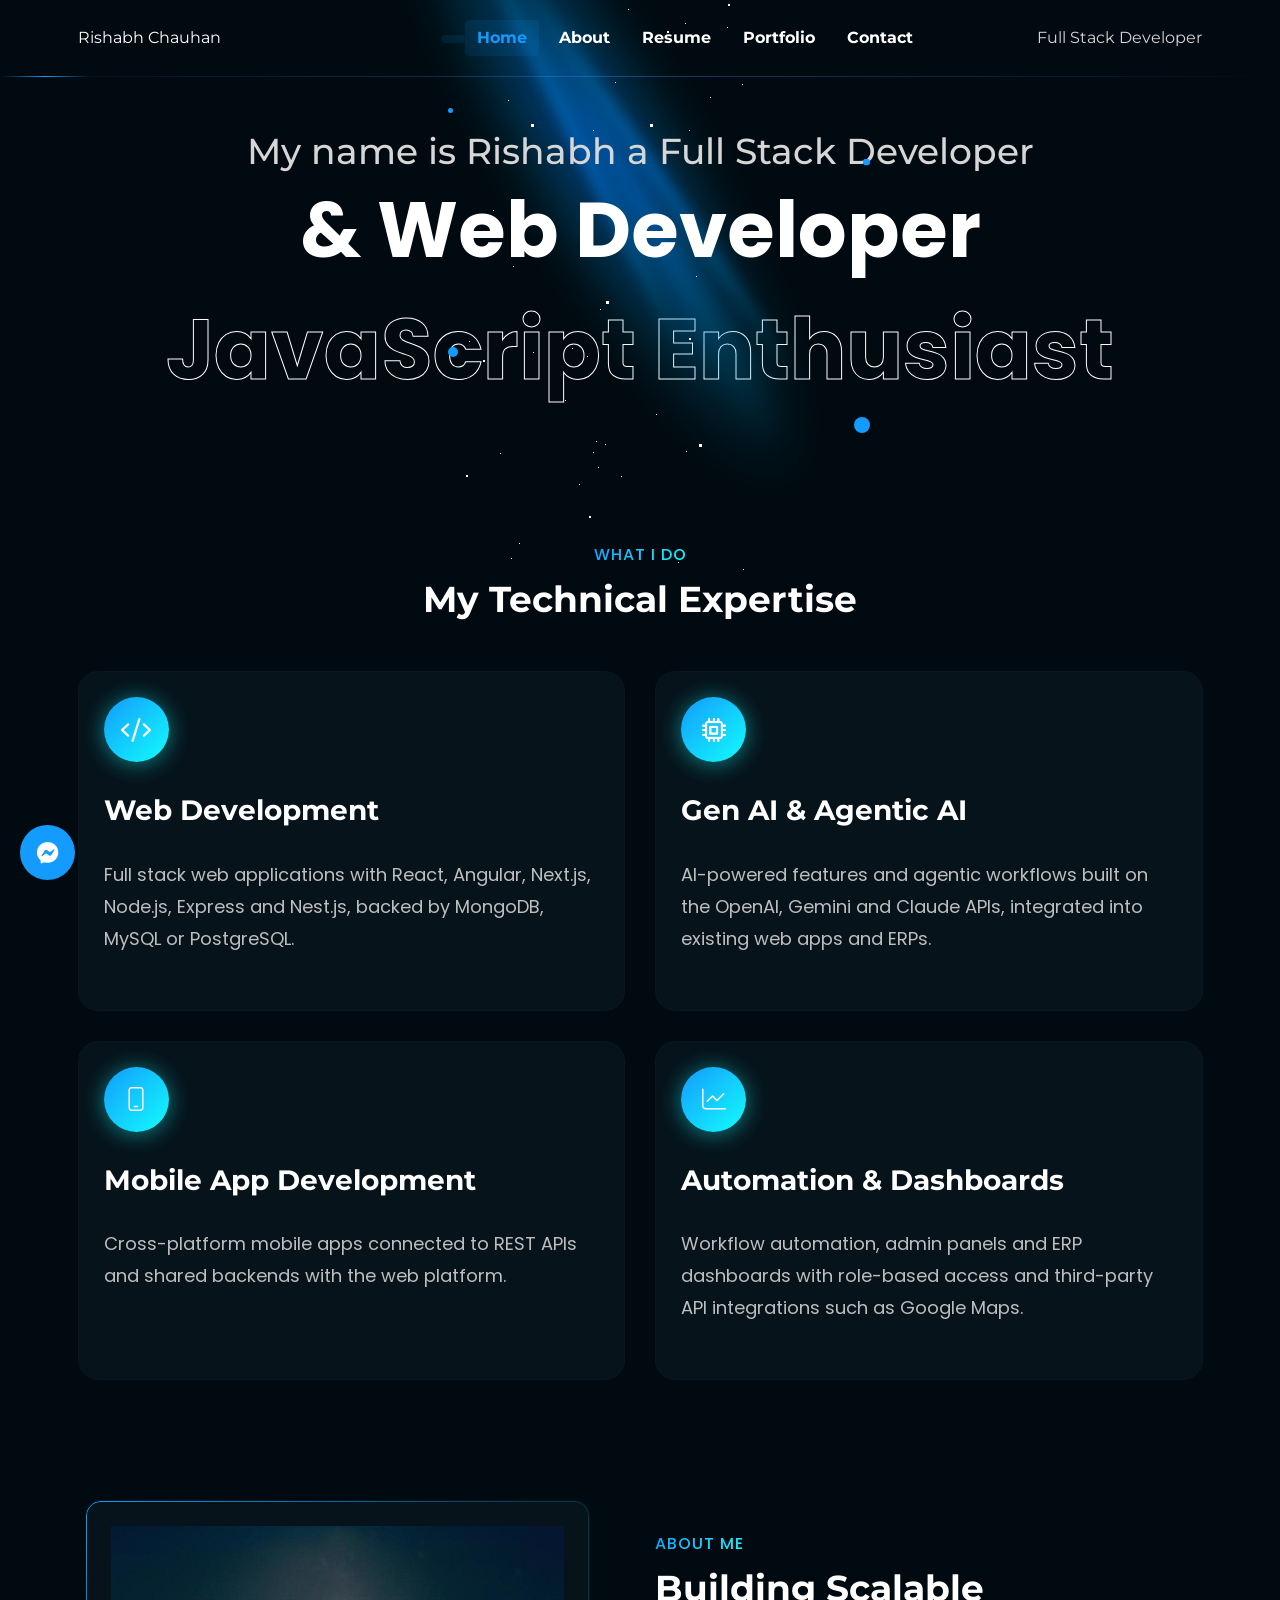
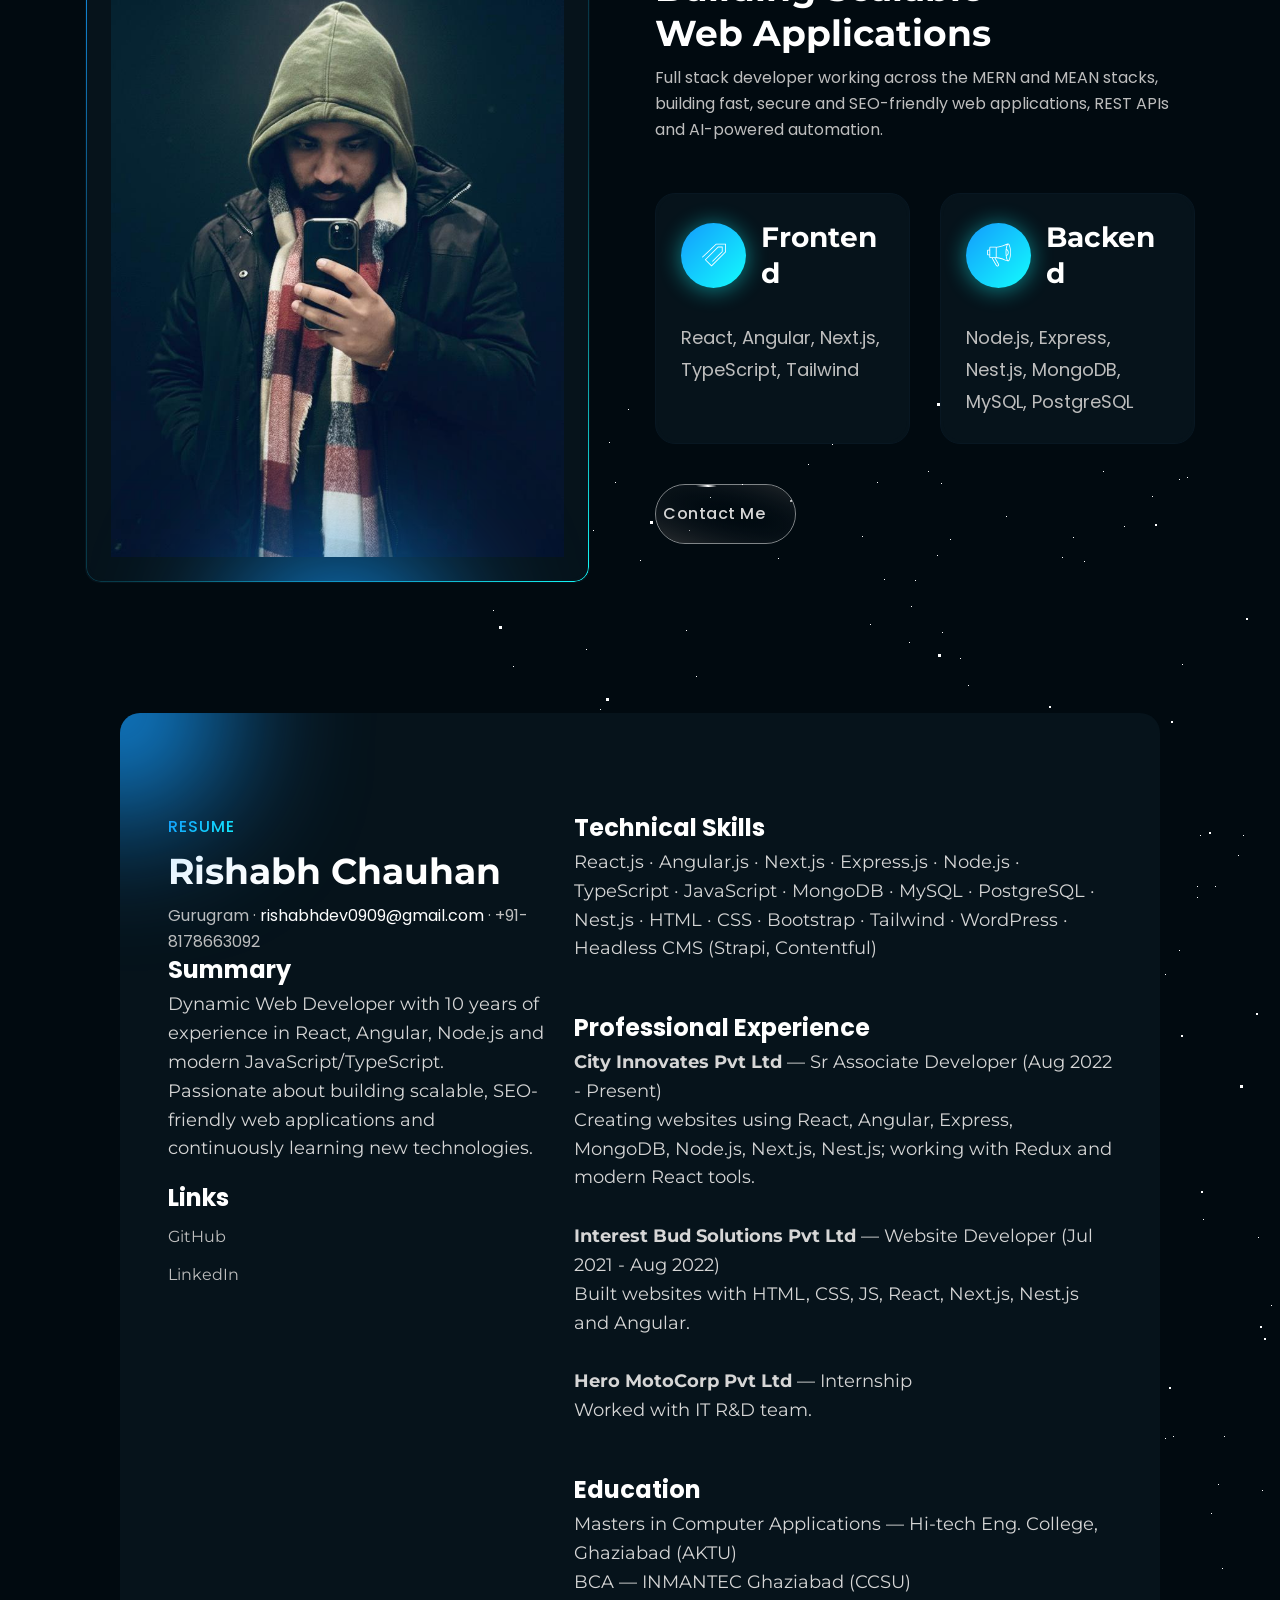
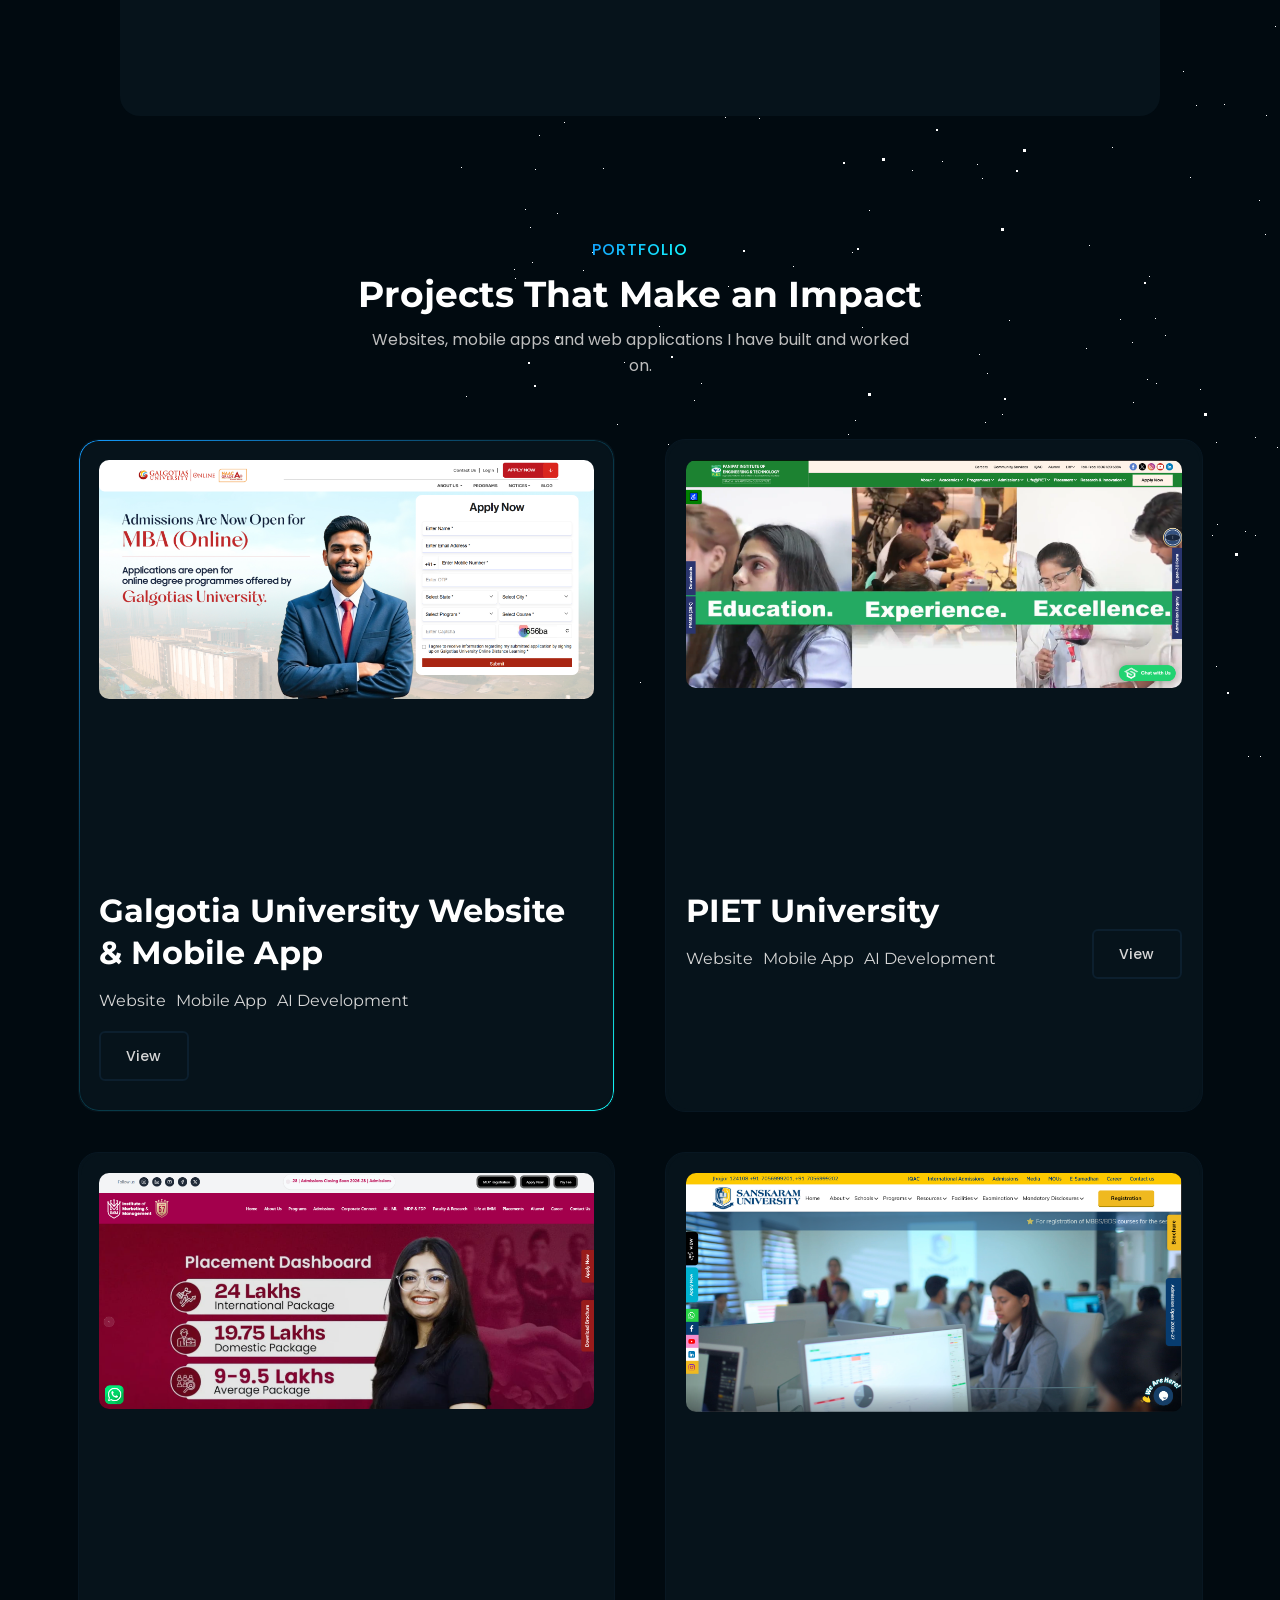
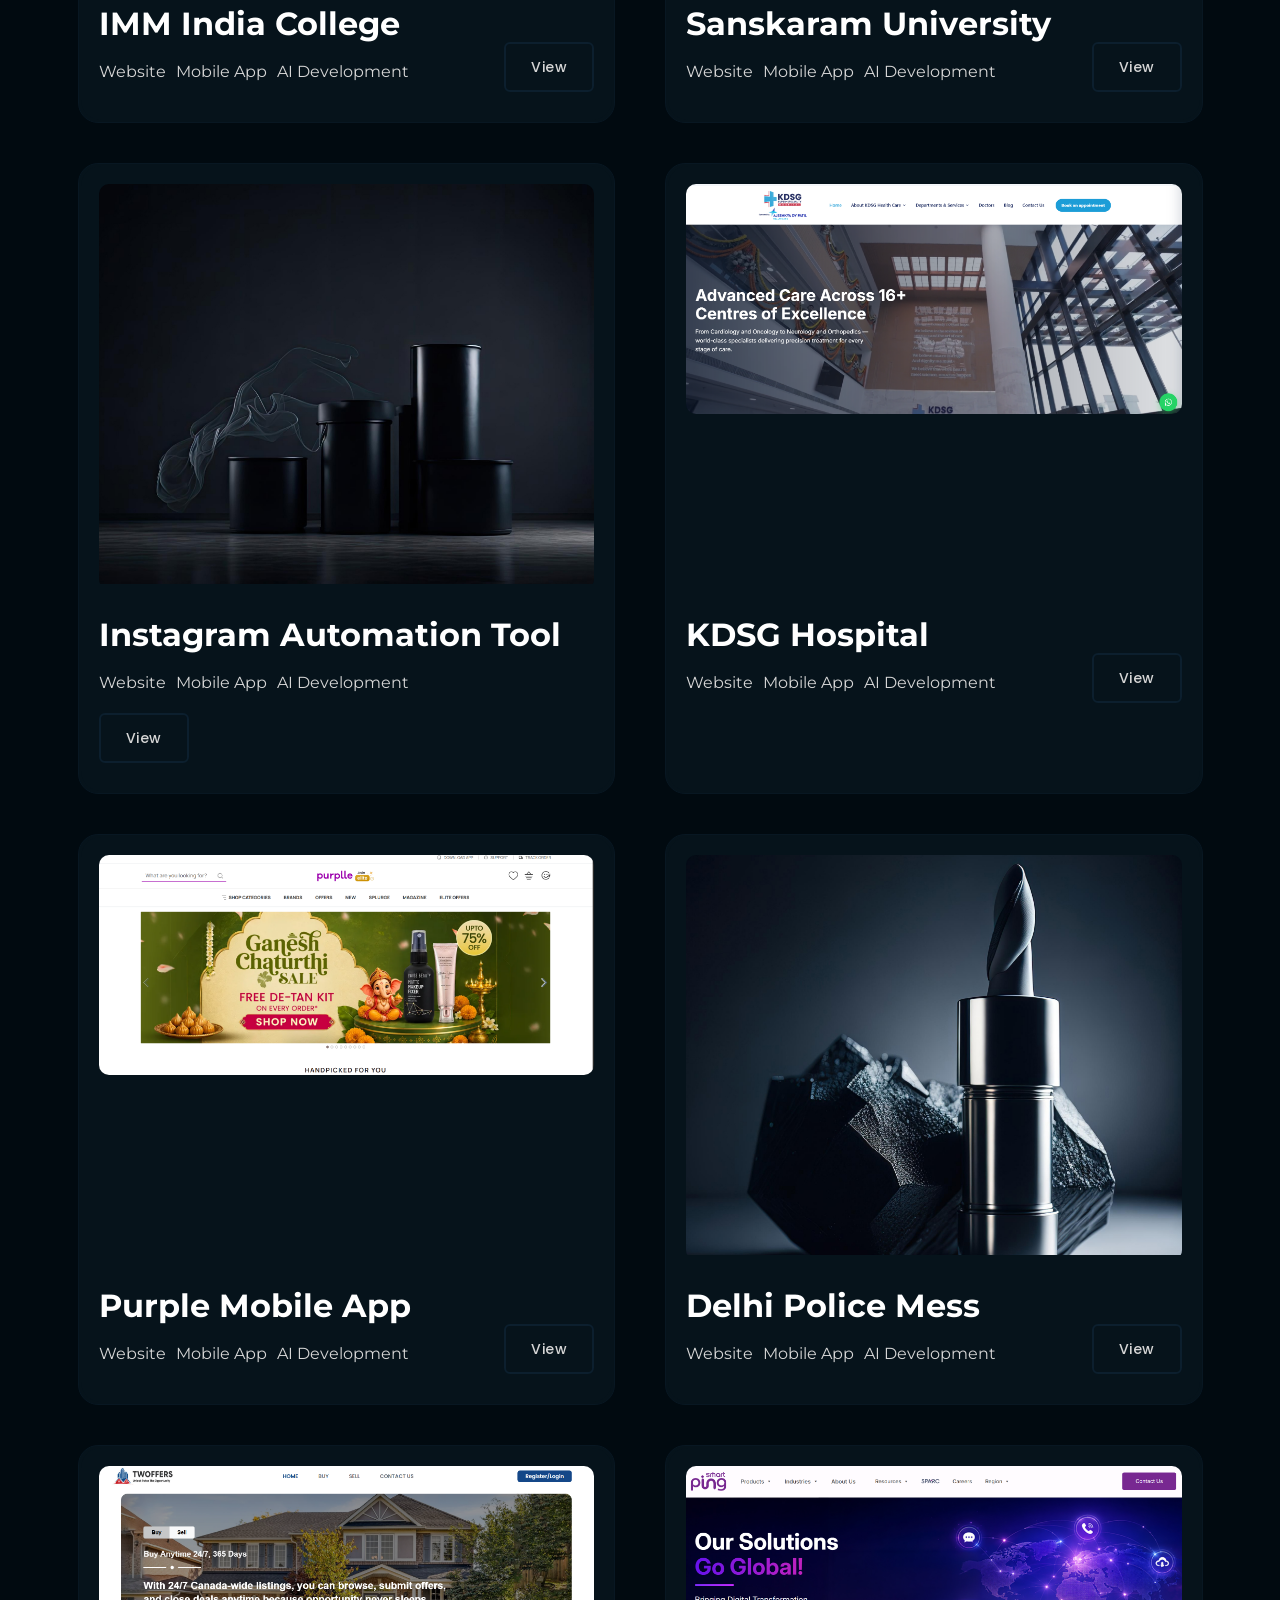
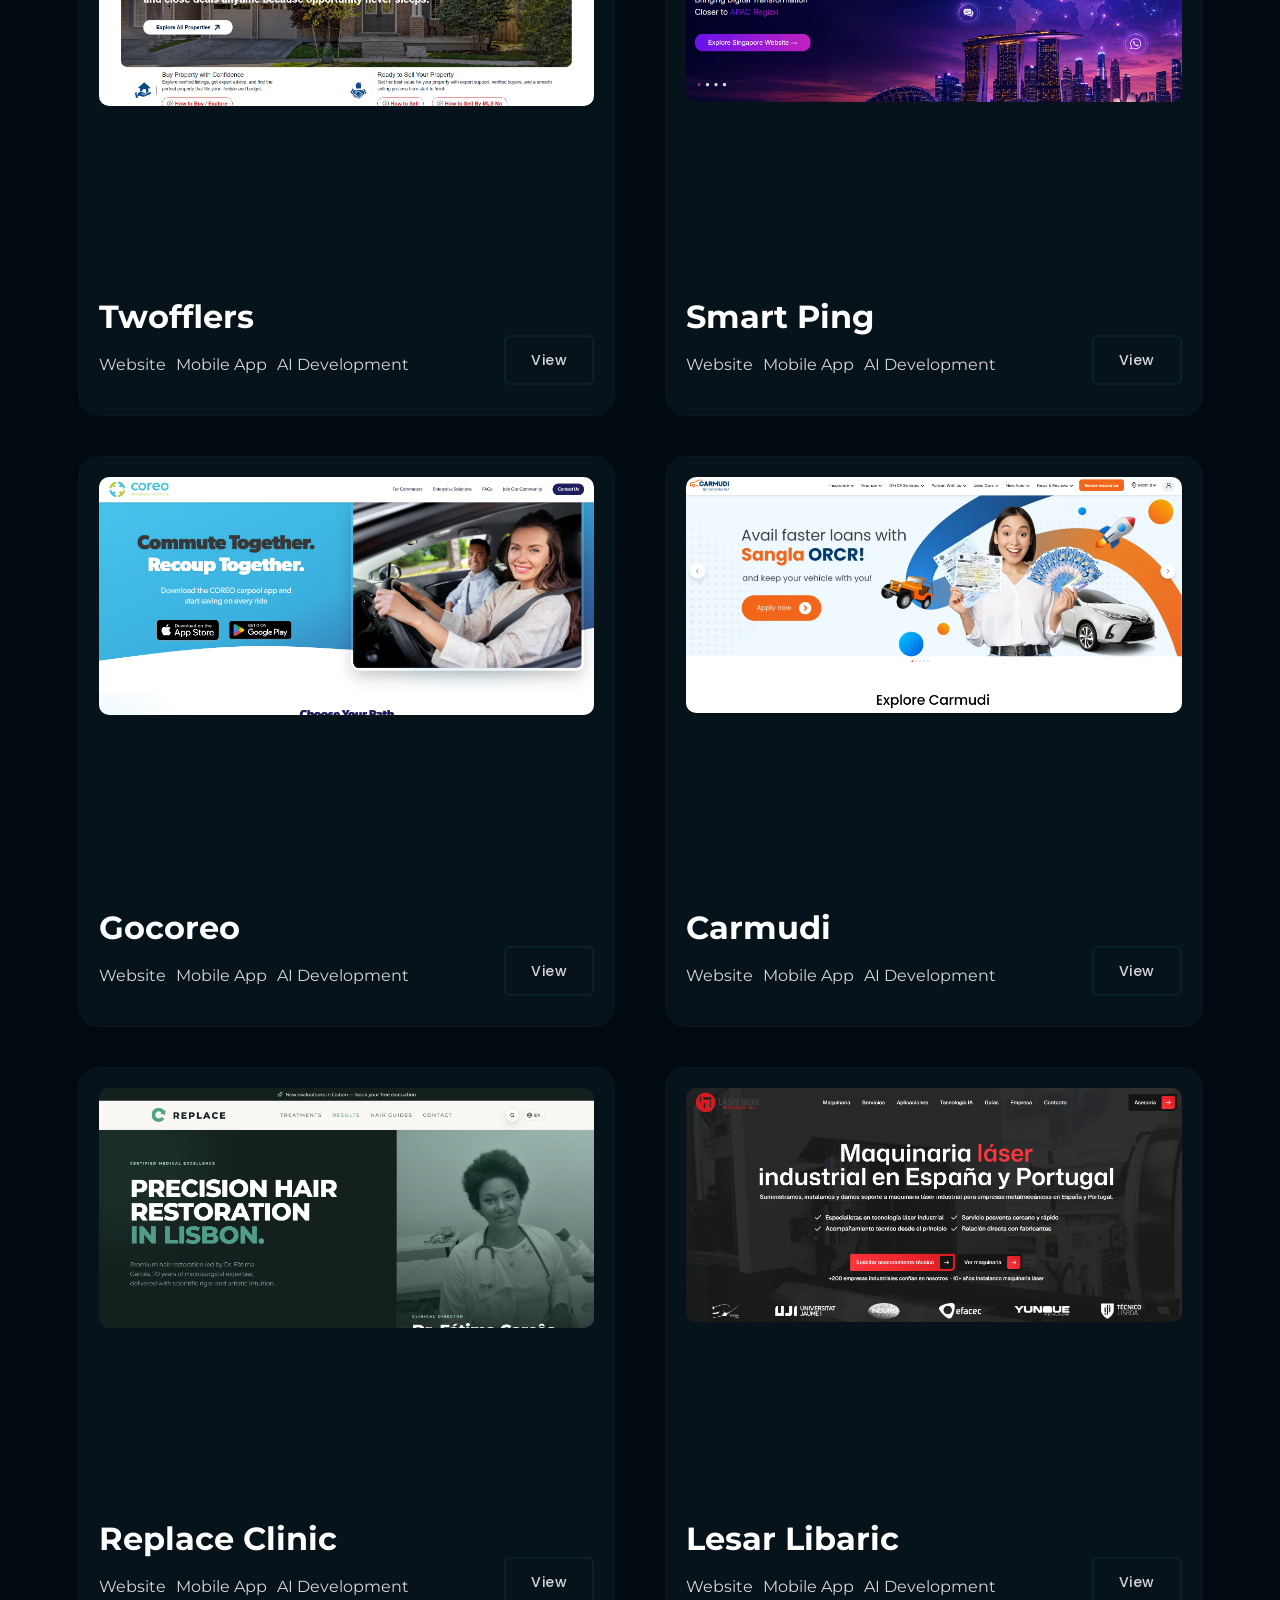
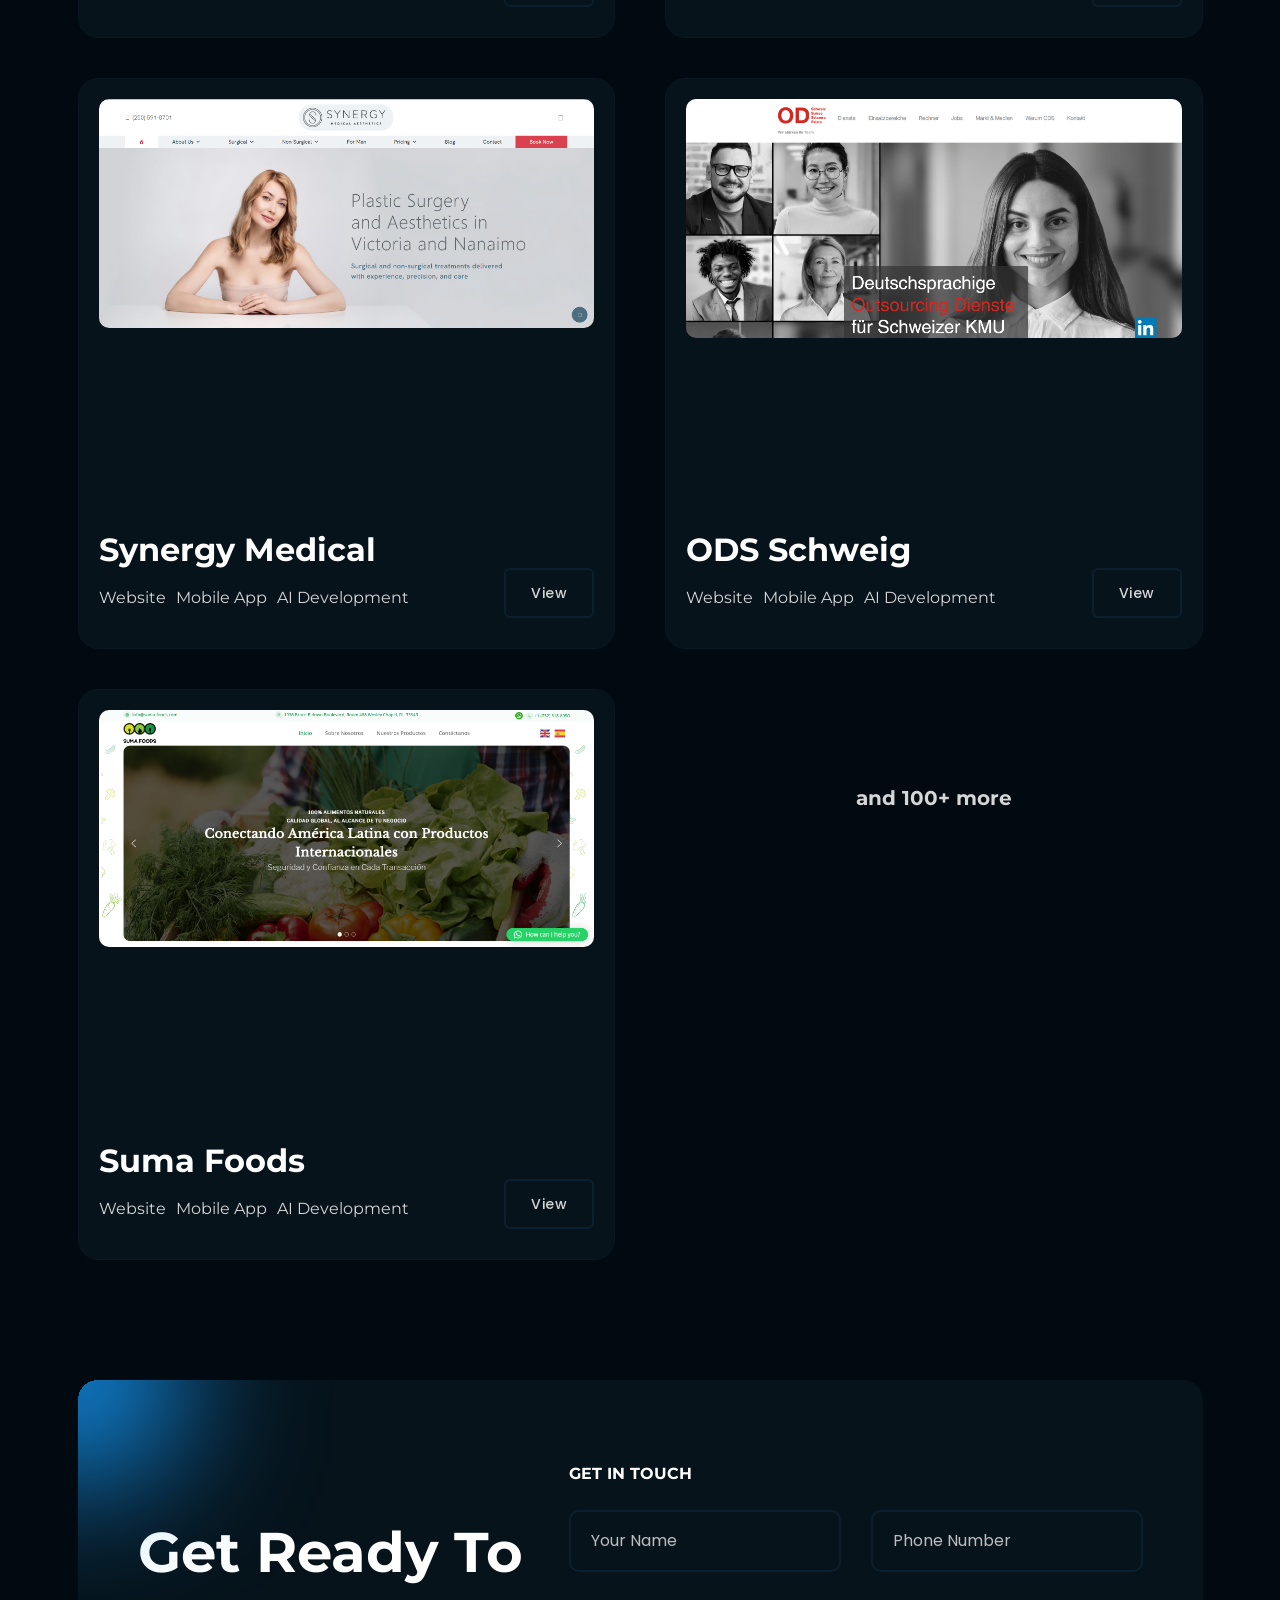
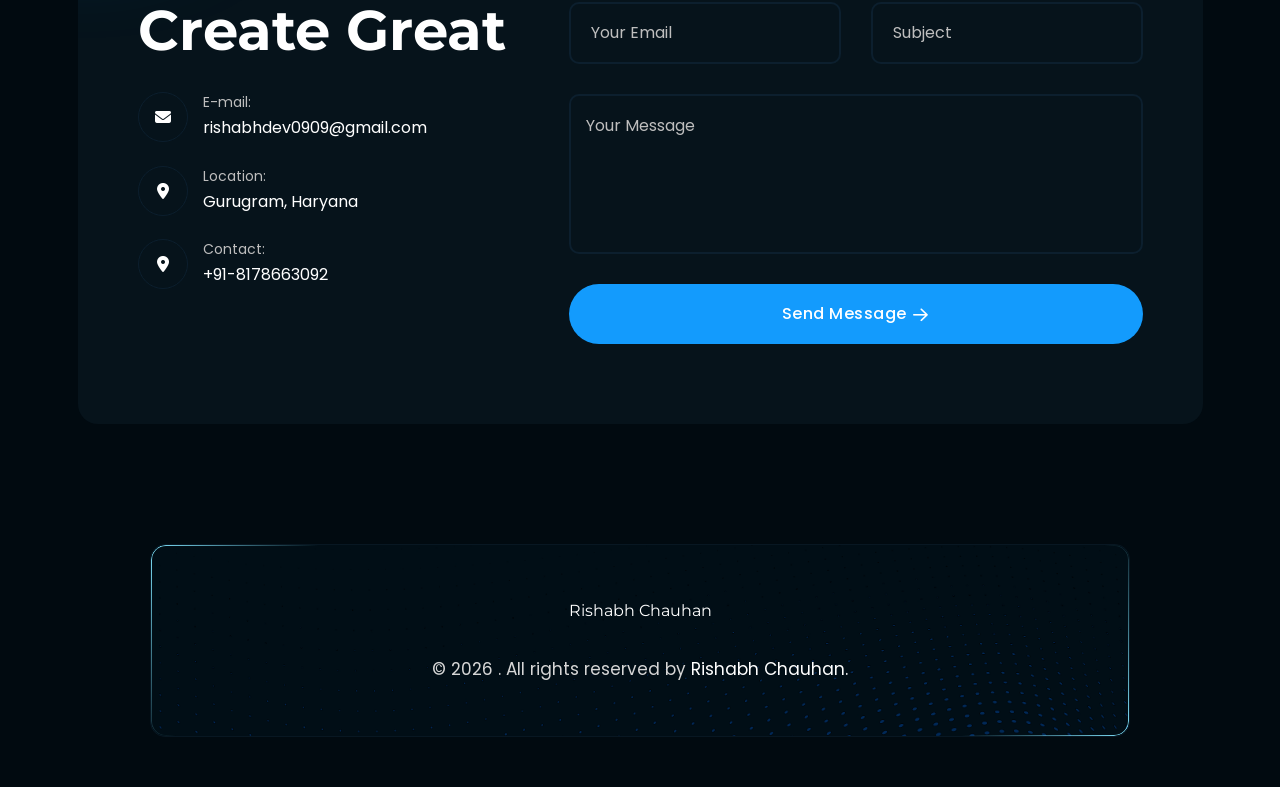
==== commit 36d8f569: "rename" ====
--- a/index.html
+++ b/index.html
@@ -5,7 +5,7 @@
     <meta charset="UTF-8">
     <meta http-equiv="X-UA-Compatible" content="IE=edge">
     <meta name="viewport" content="width=device-width, initial-scale=1.0">
-    <meta name="description" content="Virtuo is a modern personal portfolio template for designers, developers, content writer, cleaner, programmer, fashion designer, model, Influencer and freelancers. Fully responsive, SEO-friendly, Bootstrap and easy to customize.">
+    <meta name="description" content="Rishabh Chauhan - Full Stack (MERN/MEAN) Developer based in Gurugram. React, Angular, Next.js, Node.js, Express, Nest.js, MongoDB, MySQL, PostgreSQL.">
     <link rel="shortcut icon" type="image/x-icon" href="assets/images/favicon.svg">
     <title>Rishabh Chauhan || Full stack Developer</title>
     <!-- Bootstrap min css -->
@@ -46,7 +46,7 @@
                         <div class="tmp-header-right">
                             <div class="social-share-wrapper d-none d-md-block">
                                 <div class="social-link">
-                                   Your Technical Partner
+                                   Full Stack Developer
                                 </div>
                             </div>
 
@@ -92,7 +92,7 @@
                 <div class="social-wrapper mt--40">
                     <span class="subtitle">find with me</span>
                     <div class="social-link">
-                       Your Technical Partner
+                       Full Stack Developer
                     </div>
                 </div>
                 <!-- end -->
@@ -114,7 +114,7 @@
                         <!-- <img src="assets/images/banner/reeni-main-demo.png" alt="banner" class="main-demo"> -->
                         <div class="absolute-designation shape-image">
                             <h2  class="up shape" data-speed="0.03" data-revert="true" style="position: relative;">& Web Developer</h2>
-                            <h2 class="down shape" data-speed="0.02" style="position: relative;">Javascript Entusiast</h2>
+                            <h2 class="down shape" data-speed="0.02" style="position: relative;">JavaScript Enthusiast</h2>
                         </div>
                     </div>
                 </div>
@@ -149,93 +149,56 @@
                         <div class="section-sub-title center-title tmp-scroll-trigger tmp-fade-in animation-order-1">
                             <span class="subtitle theme-gradient">What I Do</span>
                         </div>
-                        <h2 class="title split-collab tmp-scroll-trigger tmp-fade-in animation-order-2">What I Provide For You</h2>
+                        <h2 class="title split-collab tmp-scroll-trigger tmp-fade-in animation-order-2">My Technical Expertise</h2>
                     </div>
                 </div>
             </div>
             <div class="about-us-section-card row g-5 animation-action-2">
-                 <div class="col-lg-6 col-md-6 col-sm-6 col-12 paralax-image">
-                    <div class="about-us-card tmp-scroll-trigger tmponhover single-animation active tmp-fade-in animation-order-4" style="--x: 153px; --y: 11px;">
+                <div class="col-lg-6 col-md-6 col-sm-6 col-12 paralax-image">
+                    <div class="about-us-card tmp-scroll-trigger tmponhover single-animation tmp-fade-in animation-order-4">
                         <div class="card-head">
                             <div class="logo-img">
                                 <i class="fa-regular fa-code"></i>
                             </div>
-                            <h3 class="card-title">Gen AI & Agentic AI</h3>
-                        </div>
-                        <p class="card-para">Every piece of work demonstrates my commitment to technical depth, detail, and clean design.
-                        </p>
+                            <h3 class="card-title">Web Development</h3>
+                        </div>
+                        <p class="card-para">Full stack web applications with React, Angular, Next.js, Node.js, Express and Nest.js, backed by MongoDB, MySQL or PostgreSQL.</p>
                         <div class="tmp-light light-center"></div>
                     </div>
                 </div>
                 <div class="col-lg-6 col-md-6 col-sm-6 col-12 paralax-image">
-                    <div class="about-us-card tmp-scroll-trigger tmponhover single-animation active tmp-fade-in animation-order-4" style="--x: 153px; --y: 11px;">
+                    <div class="about-us-card tmp-scroll-trigger tmponhover single-animation tmp-fade-in animation-order-4">
                         <div class="card-head">
                             <div class="logo-img">
-                                <i class="fa-regular fa-code"></i>
-                            </div>
-                            <h3 class="card-title">Marketing</h3>
-                        </div>
-                        <p class="card-para">Each one showcases my approach and
-                            dedication to detail, creativity
-                            Each one showcases my approach and
-                            dedication to detail, creativity.
-                        </p>
+                                <i class="fa-regular fa-microchip"></i>
+                            </div>
+                            <h3 class="card-title">Gen AI &amp; Agentic AI</h3>
+                        </div>
+                        <p class="card-para">AI-powered features and agentic workflows built on the OpenAI, Gemini and Claude APIs, integrated into existing web apps and ERPs.</p>
                         <div class="tmp-light light-center"></div>
                     </div>
                 </div>
                 <div class="col-lg-6 col-md-6 col-sm-6 col-12 paralax-image">
-                    <div class="about-us-card tmp-scroll-trigger tmponhover single-animation tmp-fade-in animation-order-5" style="--x: 193px; --y: 152px;">
+                    <div class="about-us-card tmp-scroll-trigger tmponhover single-animation tmp-fade-in animation-order-5">
                         <div class="card-head">
                             <div class="logo-img">
-                                <i class="fa-light fa-palette"></i>
-                            </div>
-                            <h3 class="card-title">Web Development</h3>
-                        </div>
-                        <p class="card-para">Business consulting consul us to a provide
-                            expert advice
-                            businesses
-                            Each one showcases my approach and
-                            dedication to detail, creativity.
-                        </p>
+                                <i class="fa-light fa-mobile"></i>
+                            </div>
+                            <h3 class="card-title">Mobile App Development</h3>
+                        </div>
+                        <p class="card-para">Cross-platform mobile apps connected to REST APIs and shared backends with the web platform.</p>
                         <div class="tmp-light light-center"></div>
                     </div>
                 </div>
                 <div class="col-lg-6 col-md-6 col-sm-6 col-12 paralax-image">
-                    <div class="about-us-card tmp-scroll-trigger tmponhover single-animation tmp-fade-in animation-order-4" style="--x: 339px; --y: -1px;">
+                    <div class="about-us-card tmp-scroll-trigger tmponhover single-animation tmp-fade-in animation-order-5">
                         <div class="card-head">
                             <div class="logo-img">
-                                <i class="fa-light fa-print"></i>
-                            </div>
-                            <h3 class="card-title">Business Solutions</h3>
-                        </div>
-                        <p class="card-para">Business solutions refer to a set of strategies, tools, and services designed to help companies improve efficiency, productivity, and profitability.
-                        </p>
-                        <div class="tmp-light light-center"></div>
-                    </div>
-                </div>
-                <div class="col-lg-6 col-md-6 col-sm-6 col-12 paralax-image">
-                    <div class="about-us-card tmp-scroll-trigger tmponhover single-animation tmp-fade-in animation-order-4" style="--x: 339px; --y: -1px;">
-                        <div class="card-head">
-                            <div class="logo-img">
-                                <i class="fa-light fa-print"></i>
-                            </div>
-                            <h3 class="card-title">Mobile App Development</h3>
-                        </div>
-                        <p class="card-para">Business solutions refer to a set of strategies, tools, and services designed to help companies improve efficiency, productivity, and profitability.
-                        </p>
-                        <div class="tmp-light light-center"></div>
-                    </div>
-                </div>
-                <div class="col-lg-6 col-md-6 col-sm-6 col-12 paralax-image">
-                    <div class="about-us-card tmp-scroll-trigger tmponhover single-animation tmp-fade-in animation-order-5" style="--x: 15px; --y: 61px;">
-                        <div class="card-head">
-                            <div class="logo-img">
-                                <i class="fa-regular fa-handshake"></i>
-                            </div>
-                            <h3 class="card-title">Profit Partners</h3>
-                        </div>
-                        <p class="card-para">At Profit Partners, we believe in the power of collaboration to maximize revenue, streamline operations, and drive long-term business success.
-                        </p>
+                                <i class="fa-light fa-chart-line"></i>
+                            </div>
+                            <h3 class="card-title">Automation &amp; Dashboards</h3>
+                        </div>
+                        <p class="card-para">Workflow automation, admin panels and ERP dashboards with role-based access and third-party API integrations such as Google Maps.</p>
                         <div class="tmp-light light-center"></div>
                     </div>
                 </div>
@@ -265,11 +228,8 @@
                                     <div class="section-sub-title tmp-scroll-trigger tmp-fade-in animation-order-1">
                                         <span class="subtitle theme-gradient">About Me</span>
                                     </div>
-                                    <h2 class="title split-collab tmp-scroll-trigger tmp-fade-in animation-order-2">Boost
-                                        Business Strategic <br> Solutions with Us</h2>
-                                    <p class="description tmp-scroll-trigger tmp-fade-in animation-order-3">Business consulting
-                                        consultants provide expert advice and guida
-                                        businesses to help them improve their performance, efficiency, and organizational</p>
+                                    <h2 class="title split-collab tmp-scroll-trigger tmp-fade-in animation-order-2">Building Scalable <br> Web Applications</h2>
+                                    <p class="description tmp-scroll-trigger tmp-fade-in animation-order-3">Full stack developer working across the MERN and MEAN stacks, building fast, secure and SEO-friendly web applications, REST APIs and AI-powered automation.</p>
                                 </div>
                                 <div class="about-us-section-card row g-5">
 
@@ -279,9 +239,9 @@
                                                 <div class="logo-img">
                                                     <img src="assets/images/about/logo-1.svg" alt="logo">
                                                 </div>
-                                                <h3 class="card-title">Business</h3>
-                                            </div>
-                                            <p class="card-para">Each one showcases my approach
+                                                <h3 class="card-title">Frontend</h3>
+                                            </div>
+                                            <p class="card-para">React, Angular, Next.js, TypeScript, Tailwind
                                             </p>
                                         </div>
                                     </div>
@@ -292,9 +252,9 @@
                                                 <div class="logo-img">
                                                     <img src="assets/images/about/logo-2.svg" alt="logo">
                                                 </div>
-                                                <h3 class="card-title">Partners</h3>
-                                            </div>
-                                            <p class="card-para">Business consulting consul us to a provide
+                                                <h3 class="card-title">Backend</h3>
+                                            </div>
+                                            <p class="card-para">Node.js, Express, Nest.js, MongoDB, MySQL, PostgreSQL
                                             </p>
                                         </div>
                                     </div>
@@ -303,7 +263,7 @@
                                 <div class="about-btn mt--40 tmp-scroll-trigger tmp-fade-in animation-order-6">
                                     <a class="tmp-btn hover-icon-reverse btn-border tmp-modern-button radius-round download-icon" href="tel:+91-8178663092">
                                         <div class="icon-reverse-wrapper">
-                                            <span class="btn-text">Contact Us</span>
+                                            <span class="btn-text">Contact Me</span>
                                             <div class="btn-hack"></div>
                                             <img src="assets/images/button/btg-bg.svg" alt="" class="btn-bg">
                                             <img src="assets/images/button/btg-bg-2.svg" alt="" class="btn-bg-hover">
@@ -322,42 +282,7 @@
     <!-- tmp About Me end -->
 
 
-    <!-- tmp counter area start -->
-    <div class="counter-funfacts-area tmp-section-gapBottom">
-        <div class="container">
-            <div class="row g-5">
-                <div class="col-lg-3 col-sm-6 col-12">
-                    <div class="counter-card tmp-scroll-trigger tmp-fade-in tmponhover animation-order-1">
-                        <h3 class="counter counter-title"><span class="odometer" data-count="20">00</span>k
-                        </h3>
-                        <p class="counter-para">Our Project Complete</p>
-                    </div>
-                </div>
-                <div class="col-lg-3 col-sm-6 col-12">
-                    <div class="counter-card tmp-scroll-trigger tmp-fade-in tmponhover animation-order-2">
-                        <h3 class="counter counter-title"><span class="odometer" data-count="10">00</span>k
-                        </h3>
-                        <p class="counter-para">Our Natural Products</p>
-                    </div>
-                </div>
-                <div class="col-lg-3 col-sm-6 col-12">
-                    <div class="counter-card tmp-scroll-trigger tmp-fade-in tmponhover animation-order-3">
-                        <h3 class="counter counter-title"><span class="odometer" data-count="200">00</span>+
-                        </h3>
-                        <p class="counter-para">Clients Reviews</p>
-                    </div>
-                </div>
-                <div class="col-lg-3 col-sm-6 col-12">
-                    <div class="counter-card tmp-scroll-trigger tmp-fade-in tmponhover animation-order-4">
-                        <h3 class="counter counter-title"><span class="odometer" data-count="2">00</span>k+
-                        </h3>
-                        <p class="counter-para">Our Satisfied Client</p>
-                    </div>
-                </div>
-            </div>
-        </div>
-    </div>
-    <!-- tmp counter area end -->
+
 
 
     <!-- Tpm My Skill Area Start -->
@@ -422,7 +347,7 @@
             <div class="section-head mb--60">
                 <div class="section-sub-title center-title tmp-scroll-trigger tmp-fade-in animation-order-1"><span class="subtitle theme-gradient">Portfolio</span></div>
                 <h2 class="title split-collab tmp-scroll-trigger tmp-fade-in animation-order-2">Projects That Make an Impact</h2>
-                <p class="description section-sm tmp-scroll-trigger tmp-fade-in animation-order-3">Websites, mobile apps, business tools, and digital products built for ambitious teams.</p>
+                <p class="description section-sm tmp-scroll-trigger tmp-fade-in animation-order-3">Websites, mobile apps and web applications I have built and worked on.</p>
             </div>
             <div class="row animation-action-3">
                 <div class="col-lg-6 col-md-6 paralax-image"><div class="latest-portfolio-card-style-two image-box-hover tmp-scroll-trigger single-animation active tmponhover tmp-fade-in animation-order-1"><div class="portfoli-card-img"><div class="img-box v2"><img class="w-100" src="assets/images/updates-portfolio/galgotia.PNG" alt="Galgotia University website and mobile app"></div></div><div class="portfolio-card-content-wrap"><div class="content-left"><h3 class="portfolio-card-title">Galgotia University Website &amp; Mobile App</h3><div class="tag-items"><ul><li><span class="tag-item">Website</span></li><li><span class="tag-item">Mobile App</span></li></ul></div></div><a class="tmp-btn btn-border btn-md" href="#contacts"><span class="btn-text">View</span></a></div></div></div>
@@ -473,847 +398,10 @@
                         viewButton.rel = "noopener noreferrer";
                     }
                     if (tags) {
-                        tags.innerHTML = ["Website", "Mobile App", "Marketing", "AI Development"].map((tag) => `<li><span class="tag-item">${tag}</span></li>`).join("");
+                        tags.innerHTML = ["Website", "Mobile App", "AI Development"].map((tag) => `<li><span class="tag-item">${tag}</span></li>`).join("");
                     }
                 });
             </script>
-        </div>
-        <div hidden>
-        <div class="container">
-            <div class="section-head mb--60">
-                <div class="section-sub-title center-title tmp-scroll-trigger tmp-fade-in animation-order-1">
-                    <span class="subtitle theme-gradient">Latest Portfolio</span>
-                </div>
-                <h2 class="title split-collab tmp-scroll-trigger tmp-fade-in animation-order-2"> Transforming Ideas into
-                    Exceptional </h2>
-                <p class="description section-sm tmp-scroll-trigger tmp-fade-in animation-order-3">Business consulting
-                    consultants provide expert advice and guida
-                    businesses to help them improve their performance, efficiency, and organizational</p>
-            </div>
-            <div class="latest-portfolio-tabs-area">
-                <nav>
-                    <ul class="nav nav-tabs" id="nav-tab" role="tablist">
-                        <li>
-                            <button class="nav-link active" id="nav-all-tab" data-bs-toggle="tab" data-bs-target="#nav-all" type="button" role="tab" aria-controls="nav-all" aria-selected="true">All</button>
-                        </li>
-                        <li>
-                            <button class="nav-link" id="nav-branding-tab" data-bs-toggle="tab" data-bs-target="#nav-branding" type="button" role="tab" aria-controls="nav-branding" aria-selected="false">Website</button>
-                        </li>
-                        <li>
-                            <button class="nav-link" id="nav-design-tab" data-bs-toggle="tab" data-bs-target="#nav-design" type="button" role="tab" aria-controls="nav-design" aria-selected="false">Mobile App</button>
-                        </li>
-                        <li>
-                            <button class="nav-link" id="nav-content-writing-tab" data-bs-toggle="tab" data-bs-target="#nav-content-writing" type="button" role="tab" aria-controls="nav-content-writing" aria-selected="false">Content Writing</button>
-                        </li>
-                        <li>
-                            <button class="nav-link" id="nav-marketing-tab" data-bs-toggle="tab" data-bs-target="#nav-marketing" type="button" role="tab" aria-controls="nav-marketing" aria-selected="false">Business Transformation and AI Intigration</button>
-                        </li>
-                    </ul>
-                </nav>
-                <div class="tab-content bg-blur-style-one" id="nav-tabContent">
-                    <div class="tab-pane fade show active" id="nav-all" role="tabpanel" aria-labelledby="nav-all-tab" tabindex="0">
-                        <div class="row animation-action-3">
-                            <div class="col-lg-6 col-md-6 paralax-image">
-                                <div class="latest-portfolio-card-style-two image-box-hover tmp-scroll-trigger single-animation active tmponhover tmp-fade-in animation-order-1" data-bs-toggle="modal" data-bs-target="#exampleModalCenter">
-                                    <div class="portfoli-card-img">
-                                        <div class="img-box v2">
-                                            <a class="tmp-scroll-trigger tmp-zoom-in animation-order-1" href="https://github.com/Rishabhchauhanofficial" target="_blank">
-                                                <img class="w-100" src="assets/images/latest-portfolio/portfoli-img-1.jpg" alt="Thumbnail">
-                                            </a>
-                                        </div>
-                                    </div>
-                                    <div class="portfolio-card-content-wrap">
-                                        <div class="content-left">
-                                                <h3 class="portfolio-card-title"><a href="https://github.com/Rishabhchauhanofficial" target="_blank">Kundli expert</a></h3>
-                                            <div class="tag-items">
-                                                <ul>
-                                                    <li>
-                                                        <a href="#" class="tag-item">JavaScript</a>
-                                                    </li>
-                                                    <li>
-                                                        <a href="#" class="tag-item">Figma</a>
-                                                    </li>
-                                                </ul>
-                                            </div>
-                                        </div>
-                                        <a class="tmp-btn hover-icon-reverse btn-border tmp-modern-button radius-round download-icon btn-md" href="https://github.com/Rishabhchauhanofficial" target="_blank">
-                                            <div class="icon-reverse-wrapper">
-                                                <span class="btn-text">View Details</span>
-                                                <div class="btn-hack"></div>
-                                                <img src="assets/images/button/btg-bg.svg" alt="" class="btn-bg">
-                                                <img src="assets/images/button/btg-bg-2.svg" alt="" class="btn-bg-hover">
-                                                <span class="btn-icon"><i class="fa-sharp fa-regular fa-arrow-right"></i></span>
-                                                <span class="btn-icon"><i class="fa-sharp fa-regular fa-arrow-right"></i></span>
-                                            </div>
-                                        </a>
-                                    </div>
-                                    <div class="tmp-light light-center"></div>
-                                </div>
-                            </div>
-                            <div class="col-lg-6 col-md-6 paralax-image">
-                                <div class="latest-portfolio-card-style-two image-box-hover tmp-scroll-trigger single-animation tmponhover tmp-fade-in animation-order-2" data-bs-toggle="modal" data-bs-target="#exampleModalCenter">
-                                    <div class="portfoli-card-img">
-                                        <div class="img-box v2">
-                                            <a class="tmp-scroll-trigger tmp-zoom-in animation-order-1" href="https://github.com/Rishabhchauhanofficial" target="_blank">
-                                                <img class="w-100" src="assets/images/latest-portfolio/portfoli-img-3.jpg" alt="Thumbnail">
-                                            </a>
-                                        </div>
-                                    </div>
-                                    <div class="portfolio-card-content-wrap">
-                                        <div class="content-left">
-                                                <h3 class="portfolio-card-title"><a href="https://github.com/Rishabhchauhanofficial" target="_blank">KTMEDU Mark Shopping Center</a></h3>
-                                            <div class="tag-items">
-                                                <ul>
-                                                    <li>
-                                                        <a href="#" class="tag-item">Adobe</a>
-                                                    </li>
-                                                    <li>
-                                                        <a href="#" class="tag-item">Webflow</a>
-                                                    </li>
-                                                    <li>
-                                                        <a href="#" class="tag-item">Ai</a>
-                                                    </li>
-                                                </ul>
-                                            </div>
-                                        </div>
-                                        <a class="tmp-btn hover-icon-reverse btn-border tmp-modern-button radius-round download-icon btn-md" href="https://github.com/Rishabhchauhanofficial" target="_blank">
-                                            <div class="icon-reverse-wrapper">
-                                                <span class="btn-text">View Details</span>
-                                                <div class="btn-hack"></div>
-                                                <img src="assets/images/button/btg-bg.svg" alt="" class="btn-bg">
-                                                <img src="assets/images/button/btg-bg-2.svg" alt="" class="btn-bg-hover">
-                                                <span class="btn-icon"><i class="fa-sharp fa-regular fa-arrow-right"></i></span>
-                                                <span class="btn-icon"><i class="fa-sharp fa-regular fa-arrow-right"></i></span>
-                                            </div>
-                                        </a>
-                                    </div>
-                                    <div class="tmp-light light-center"></div>
-                                </div>
-                            </div>
-                            <div class="col-lg-6 col-md-6 paralax-image">
-                                <div class="latest-portfolio-card-style-two image-box-hover tmp-scroll-trigger single-animation tmponhover tmp-fade-in animation-order-3" data-bs-toggle="modal" data-bs-target="#exampleModalCenter">
-                                    <div class="portfoli-card-img">
-                                        <div class="img-box v2">
-                                            <a class="tmp-scroll-trigger tmp-zoom-in animation-order-1" href="https://github.com/Rishabhchauhanofficial" target="_blank">
-                                                <img class="w-100" src="assets/images/latest-portfolio/portfoli-img-4.jpg" alt="Thumbnail">
-                                            </a>
-                                        </div>
-                                    </div>
-                                    <div class="portfolio-card-content-wrap">
-                                        <div class="content-left">
-                                            <h3 class="portfolio-card-title"><a href="https://github.com/Rishabhchauhanofficial" target="_blank">RTL Mining Earthworks (Admin Panel)</a></h3>
-                                            <div class="tag-items">
-                                                <ul>
-                                                    <li>
-                                                        <a href="#" class="tag-item">Figma</a>
-                                                    </li>
-                                                    <li>
-                                                        <a href="#" class="tag-item">JavaScript</a>
-                                                    </li>
-                                                    <li>
-                                                        <a href="#" class="tag-item">Wordpress</a>
-                                                    </li>
-                                                </ul>
-                                            </div>
-                                        </div>
-                                        <a class="tmp-btn hover-icon-reverse btn-border tmp-modern-button radius-round download-icon btn-md" href="https://github.com/Rishabhchauhanofficial" target="_blank">
-                                            <div class="icon-reverse-wrapper">
-                                                <span class="btn-text">View Details</span>
-                                                <div class="btn-hack"></div>
-                                                <img src="assets/images/button/btg-bg.svg" alt="" class="btn-bg">
-                                                <img src="assets/images/button/btg-bg-2.svg" alt="" class="btn-bg-hover">
-                                                <span class="btn-icon"><i class="fa-sharp fa-regular fa-arrow-right"></i></span>
-                                                <span class="btn-icon"><i class="fa-sharp fa-regular fa-arrow-right"></i></span>
-                                            </div>
-                                        </a>
-                                    </div>
-                                    <div class="tmp-light light-center"></div>
-                                </div>
-                            </div>
-                            <div class="col-lg-6 col-md-6 paralax-image">
-                                <div class="latest-portfolio-card-style-two image-box-hover tmp-scroll-trigger single-animation tmponhover tmp-fade-in animation-order-4" data-bs-toggle="modal" data-bs-target="#exampleModalCenter">
-                                    <div class="portfoli-card-img">
-                                        <div class="img-box v2">
-                                            <a class="tmp-scroll-trigger tmp-zoom-in animation-order-1" href="https://github.com/Rishabhchauhanofficial" target="_blank">
-                                                <img class="w-100" src="assets/images/latest-portfolio/portfoli-img-2.jpg" alt="Thumbnail">
-                                            </a>
-                                        </div>
-                                    </div>
-                                    <div class="portfolio-card-content-wrap">
-                                        <div class="content-left">
-                                                <h3 class="portfolio-card-title"><a href="https://github.com/Rishabhchauhanofficial" target="_blank">PIET College</a></h3>
-                                            <div class="tag-items">
-                                                <ul>
-                                                    <li>
-                                                        <a href="#" class="tag-item">Adobe</a>
-                                                    </li>
-                                                    <li>
-                                                        <a href="#" class="tag-item">Webflow</a>
-                                                    </li>
-                                                </ul>
-                                            </div>
-                                        </div>
-                                        <a class="tmp-btn hover-icon-reverse btn-border tmp-modern-button radius-round download-icon btn-md" href="https://github.com/Rishabhchauhanofficial" target="_blank">
-                                            <div class="icon-reverse-wrapper">
-                                                <span class="btn-text">View Details</span>
-                                                <div class="btn-hack"></div>
-                                                <img src="assets/images/button/btg-bg.svg" alt="" class="btn-bg">
-                                                <img src="assets/images/button/btg-bg-2.svg" alt="" class="btn-bg-hover">
-                                                <span class="btn-icon"><i class="fa-sharp fa-regular fa-arrow-right"></i></span>
-                                                <span class="btn-icon"><i class="fa-sharp fa-regular fa-arrow-right"></i></span>
-                                            </div>
-                                        </a>
-                                    </div>
-                                    <div class="tmp-light light-center"></div>
-                                </div>
-                            </div>
-                        </div>
-                    </div>
-                    <div class="tab-pane fade" id="nav-branding" role="tabpanel" aria-labelledby="nav-branding-tab" tabindex="0">
-                        <div class="row animation-action-1">
-                            <div class="col-lg-6 col-md-6 paralax-image">
-                                <div class="latest-portfolio-card-style-two image-box-hover tmp-scroll-trigger single-animation tmponhover tmp-fade-in animation-order-1" data-bs-toggle="modal" data-bs-target="#exampleModalCenter">
-                                    <div class="portfoli-card-img">
-                                        <div class="img-box v2">
-                                            <a class="tmp-scroll-trigger tmp-zoom-in animation-order-1" href="jacascript:void(0);">
-                                                <img class="w-100" src="assets/images/latest-portfolio/portfoli-img-1.jpg" alt="Thumbnail">
-                                            </a>
-                                        </div>
-                                    </div>
-                                    <div class="portfolio-card-content-wrap">
-                                        <div class="content-left">
-                                            <h3 class="portfolio-card-title"><a href="jacascript:void(0);">SAAS website
-                                                    design</a></h3>
-                                            <div class="tag-items">
-                                                <ul>
-                                                    <li>
-                                                        <a href="#" class="tag-item">JavaScript</a>
-                                                    </li>
-                                                    <li>
-                                                        <a href="#" class="tag-item">Figma</a>
-                                                    </li>
-                                                </ul>
-                                            </div>
-                                        </div>
-                                        <a class="tmp-btn hover-icon-reverse btn-border tmp-modern-button radius-round download-icon btn-md" href="javascript:void(0);">
-                                            <div class="icon-reverse-wrapper">
-                                                <span class="btn-text">View Details</span>
-                                                <div class="btn-hack"></div>
-                                                <img src="assets/images/button/btg-bg.svg" alt="" class="btn-bg">
-                                                <img src="assets/images/button/btg-bg-2.svg" alt="" class="btn-bg-hover">
-                                                <span class="btn-icon"><i class="fa-sharp fa-regular fa-arrow-right"></i></span>
-                                                <span class="btn-icon"><i class="fa-sharp fa-regular fa-arrow-right"></i></span>
-                                            </div>
-                                        </a>
-                                    </div>
-                                    <div class="tmp-light light-center"></div>
-                                </div>
-                            </div>
-                            <div class="col-lg-6 col-md-6 paralax-image">
-                                <div class="latest-portfolio-card-style-two image-box-hover tmp-scroll-trigger single-animation tmponhover tmp-fade-in animation-order-2" data-bs-toggle="modal" data-bs-target="#exampleModalCenter">
-                                    <div class="portfoli-card-img">
-                                        <div class="img-box v2">
-                                            <a class="tmp-scroll-trigger tmp-zoom-in animation-order-1" href="jacascript:void(0);">
-                                                <img class="w-100" src="assets/images/latest-portfolio/portfoli-img-3.jpg" alt="Thumbnail">
-                                            </a>
-                                        </div>
-                                    </div>
-                                    <div class="portfolio-card-content-wrap">
-                                        <div class="content-left">
-                                            <h3 class="portfolio-card-title"><a href="jacascript:void(0);">Chatbots & AI Support</a></h3>
-                                            <div class="tag-items">
-                                                <ul>
-                                                    <li>
-                                                        <a href="#" class="tag-item">Adobe</a>
-                                                    </li>
-                                                    <li>
-                                                        <a href="#" class="tag-item">Webflow</a>
-                                                    </li>
-                                                    <li>
-                                                        <a href="#" class="tag-item">Ai</a>
-                                                    </li>
-                                                </ul>
-                                            </div>
-                                        </div>
-                                        <a class="tmp-btn hover-icon-reverse btn-border tmp-modern-button radius-round download-icon btn-md" href="javascript:void(0);">
-                                            <div class="icon-reverse-wrapper">
-                                                <span class="btn-text">View Details</span>
-                                                <div class="btn-hack"></div>
-                                                <img src="assets/images/button/btg-bg.svg" alt="" class="btn-bg">
-                                                <img src="assets/images/button/btg-bg-2.svg" alt="" class="btn-bg-hover">
-                                                <span class="btn-icon"><i class="fa-sharp fa-regular fa-arrow-right"></i></span>
-                                                <span class="btn-icon"><i class="fa-sharp fa-regular fa-arrow-right"></i></span>
-                                            </div>
-                                        </a>
-                                    </div>
-                                    <div class="tmp-light light-center"></div>
-                                </div>
-                            </div>
-                            <div class="col-lg-6 col-md-6 paralax-image">
-                                <div class="latest-portfolio-card-style-two image-box-hover tmp-scroll-trigger single-animation tmponhover tmp-fade-in animation-order-3" data-bs-toggle="modal" data-bs-target="#exampleModalCenter">
-                                    <div class="portfoli-card-img">
-                                        <div class="img-box v2">
-                                            <a class="tmp-scroll-trigger tmp-zoom-in animation-order-1" href="jacascript:void(0);">
-                                                <img class="w-100" src="assets/images/latest-portfolio/portfoli-img-4.jpg" alt="Thumbnail">
-                                            </a>
-                                        </div>
-                                    </div>
-                                    <div class="portfolio-card-content-wrap">
-                                        <div class="content-left">
-                                            <h3 class="portfolio-card-title"><a href="jacascript:void(0);">Content Marketing</a></h3>
-                                            <div class="tag-items">
-                                                <ul>
-                                                    <li>
-                                                        <a href="#" class="tag-item">Figma</a>
-                                                    </li>
-                                                    <li>
-                                                        <a href="#" class="tag-item">Framer</a>
-                                                    </li>
-                                                    <li>
-                                                        <a href="#" class="tag-item">Wordpress</a>
-                                                    </li>
-                                                </ul>
-                                            </div>
-                                        </div>
-                                        <a class="tmp-btn hover-icon-reverse btn-border tmp-modern-button radius-round download-icon btn-md" href="javascript:void(0);">
-                                            <div class="icon-reverse-wrapper">
-                                                <span class="btn-text">View Details</span>
-                                                <div class="btn-hack"></div>
-                                                <img src="assets/images/button/btg-bg.svg" alt="" class="btn-bg">
-                                                <img src="assets/images/button/btg-bg-2.svg" alt="" class="btn-bg-hover">
-                                                <span class="btn-icon"><i class="fa-sharp fa-regular fa-arrow-right"></i></span>
-                                                <span class="btn-icon"><i class="fa-sharp fa-regular fa-arrow-right"></i></span>
-                                            </div>
-                                        </a>
-                                    </div>
-                                    <div class="tmp-light light-center"></div>
-                                </div>
-                            </div>
-                            <div class="col-lg-6 col-md-6 paralax-image">
-                                <div class="latest-portfolio-card-style-two image-box-hover tmp-scroll-trigger single-animation tmponhover tmp-fade-in animation-order-4" data-bs-toggle="modal" data-bs-target="#exampleModalCenter">
-                                    <div class="portfoli-card-img">
-                                        <div class="img-box v2">
-                                            <a class="tmp-scroll-trigger tmp-zoom-in animation-order-1" href="jacascript:void(0);">
-                                                <img class="w-100" src="assets/images/latest-portfolio/portfoli-img-2.jpg" alt="Thumbnail">
-                                            </a>
-                                        </div>
-                                    </div>
-                                    <div class="portfolio-card-content-wrap">
-                                        <div class="content-left">
-                                            <h3 class="portfolio-card-title"><a href="jacascript:void(0);">Dashboard
-                                                    design</a></h3>
-                                            <div class="tag-items">
-                                                <ul>
-                                                    <li>
-                                                        <a href="#" class="tag-item">Adobe</a>
-                                                    </li>
-                                                    <li>
-                                                        <a href="#" class="tag-item">Webflow</a>
-                                                    </li>
-                                                </ul>
-                                            </div>
-                                        </div>
-                                        <a class="tmp-btn hover-icon-reverse btn-border tmp-modern-button radius-round download-icon btn-md" href="javascript:void(0);">
-                                            <div class="icon-reverse-wrapper">
-                                                <span class="btn-text">View Details</span>
-                                                <div class="btn-hack"></div>
-                                                <img src="assets/images/button/btg-bg.svg" alt="" class="btn-bg">
-                                                <img src="assets/images/button/btg-bg-2.svg" alt="" class="btn-bg-hover">
-                                                <span class="btn-icon"><i class="fa-sharp fa-regular fa-arrow-right"></i></span>
-                                                <span class="btn-icon"><i class="fa-sharp fa-regular fa-arrow-right"></i></span>
-                                            </div>
-                                        </a>
-                                    </div>
-                                    <div class="tmp-light light-center"></div>
-                                </div>
-                            </div>
-                        </div>
-                    </div>
-                    <div class="tab-pane fade" id="nav-design" role="tabpanel" aria-labelledby="nav-design-tab" tabindex="0">
-                        <div class="row animation-action-1">
-                            <div class="col-lg-6 col-md-6 paralax-image">
-                                <div class="latest-portfolio-card-style-two image-box-hover tmp-scroll-trigger single-animation tmponhover tmp-fade-in animation-order-1" data-bs-toggle="modal" data-bs-target="#exampleModalCenter">
-                                    <div class="portfoli-card-img">
-                                        <div class="img-box v2">
-                                            <a class="tmp-scroll-trigger tmp-zoom-in animation-order-1" href="jacascript:void(0);">
-                                                <img class="w-100" src="assets/images/latest-portfolio/portfoli-img-1.jpg" alt="Thumbnail">
-                                            </a>
-                                        </div>
-                                    </div>
-                                    <div class="portfolio-card-content-wrap">
-                                        <div class="content-left">
-                                            <h3 class="portfolio-card-title"><a href="jacascript:void(0);">SAAS website
-                                                    design</a></h3>
-                                            <div class="tag-items">
-                                                <ul>
-                                                    <li>
-                                                        <a href="#" class="tag-item">Figma</a>
-                                                    </li>
-                                                    <li>
-                                                        <a href="#" class="tag-item">JavaScript</a>
-                                                    </li>
-                                                </ul>
-                                            </div>
-                                        </div>
-                                        <a class="tmp-btn hover-icon-reverse btn-border tmp-modern-button radius-round download-icon btn-md" href="javascript:void(0);">
-                                            <div class="icon-reverse-wrapper">
-                                                <span class="btn-text">View Details</span>
-                                                <div class="btn-hack"></div>
-                                                <img src="assets/images/button/btg-bg.svg" alt="" class="btn-bg">
-                                                <img src="assets/images/button/btg-bg-2.svg" alt="" class="btn-bg-hover">
-                                                <span class="btn-icon"><i class="fa-sharp fa-regular fa-arrow-right"></i></span>
-                                                <span class="btn-icon"><i class="fa-sharp fa-regular fa-arrow-right"></i></span>
-                                            </div>
-                                        </a>
-                                    </div>
-                                    <div class="tmp-light light-center"></div>
-                                </div>
-                            </div>
-                            <div class="col-lg-6 col-md-6 paralax-image">
-                                <div class="latest-portfolio-card-style-two image-box-hover tmp-scroll-trigger single-animation tmponhover tmp-fade-in animation-order-2" data-bs-toggle="modal" data-bs-target="#exampleModalCenter">
-                                    <div class="portfoli-card-img">
-                                        <div class="img-box v2">
-                                            <a class="tmp-scroll-trigger tmp-zoom-in animation-order-1" href="jacascript:void(0);">
-                                                <img class="w-100" src="assets/images/latest-portfolio/portfoli-img-3.jpg" alt="Thumbnail">
-                                            </a>
-                                        </div>
-                                    </div>
-                                    <div class="portfolio-card-content-wrap">
-                                        <div class="content-left">
-                                            <h3 class="portfolio-card-title"><a href="jacascript:void(0);">Content Marketing</a></h3>
-                                            <div class="tag-items">
-                                                <ul>
-                                                    <li>
-                                                        <a href="#" class="tag-item">Adobe</a>
-                                                    </li>
-                                                    <li>
-                                                        <a href="#" class="tag-item">Webflow</a>
-                                                    </li>
-                                                    <li>
-                                                        <a href="#" class="tag-item">Ai</a>
-                                                    </li>
-                                                </ul>
-                                            </div>
-                                        </div>
-                                        <a class="tmp-btn hover-icon-reverse btn-border tmp-modern-button radius-round download-icon btn-md" href="javascript:void(0);">
-                                            <div class="icon-reverse-wrapper">
-                                                <span class="btn-text">View Details</span>
-                                                <div class="btn-hack"></div>
-                                                <img src="assets/images/button/btg-bg.svg" alt="" class="btn-bg">
-                                                <img src="assets/images/button/btg-bg-2.svg" alt="" class="btn-bg-hover">
-                                                <span class="btn-icon"><i class="fa-sharp fa-regular fa-arrow-right"></i></span>
-                                                <span class="btn-icon"><i class="fa-sharp fa-regular fa-arrow-right"></i></span>
-                                            </div>
-                                        </a>
-                                    </div>
-                                    <div class="tmp-light light-center"></div>
-                                </div>
-                            </div>
-                            <div class="col-lg-6 col-md-6 paralax-image">
-                                <div class="latest-portfolio-card-style-two image-box-hover tmp-scroll-trigger single-animation tmponhover tmp-fade-in animation-order-3" data-bs-toggle="modal" data-bs-target="#exampleModalCenter">
-                                    <div class="portfoli-card-img">
-                                        <div class="img-box v2">
-                                            <a class="tmp-scroll-trigger tmp-zoom-in animation-order-1" href="jacascript:void(0);">
-                                                <img class="w-100" src="assets/images/latest-portfolio/portfoli-img-4.jpg" alt="Thumbnail">
-                                            </a>
-                                        </div>
-                                    </div>
-                                    <div class="portfolio-card-content-wrap">
-                                        <div class="content-left">
-                                            <h3 class="portfolio-card-title"><a href="jacascript:void(0);">Digital Marketing</a></h3>
-                                            <div class="tag-items">
-                                                <ul>
-                                                    <li>
-                                                        <a href="#" class="tag-item">JavaScript</a>
-                                                    </li>
-                                                    <li>
-                                                        <a href="#" class="tag-item">Framer</a>
-                                                    </li>
-                                                    <li>
-                                                        <a href="#" class="tag-item">Wordpress</a>
-                                                    </li>
-                                                </ul>
-                                            </div>
-                                        </div>
-                                        <a class="tmp-btn hover-icon-reverse btn-border tmp-modern-button radius-round download-icon btn-md" href="javascript:void(0);">
-                                            <div class="icon-reverse-wrapper">
-                                                <span class="btn-text">View Details</span>
-                                                <div class="btn-hack"></div>
-                                                <img src="assets/images/button/btg-bg.svg" alt="" class="btn-bg">
-                                                <img src="assets/images/button/btg-bg-2.svg" alt="" class="btn-bg-hover">
-                                                <span class="btn-icon"><i class="fa-sharp fa-regular fa-arrow-right"></i></span>
-                                                <span class="btn-icon"><i class="fa-sharp fa-regular fa-arrow-right"></i></span>
-                                            </div>
-                                        </a>
-                                    </div>
-                                    <div class="tmp-light light-center"></div>
-                                </div>
-                            </div>
-                            <div class="col-lg-6 col-md-6 paralax-image">
-                                <div class="latest-portfolio-card-style-two image-box-hover tmp-scroll-trigger single-animation tmponhover tmp-fade-in animation-order-4" data-bs-toggle="modal" data-bs-target="#exampleModalCenter">
-                                    <div class="portfoli-card-img">
-                                        <div class="img-box v2">
-                                            <a class="tmp-scroll-trigger tmp-zoom-in animation-order-1" href="jacascript:void(0);">
-                                                <img class="w-100" src="assets/images/latest-portfolio/portfoli-img-2.jpg" alt="Thumbnail">
-                                            </a>
-                                        </div>
-                                    </div>
-                                    <div class="portfolio-card-content-wrap">
-                                        <div class="content-left">
-                                            <h3 class="portfolio-card-title"><a href="jacascript:void(0);">Dashboard
-                                                    design</a></h3>
-                                            <div class="tag-items">
-                                                <ul>
-                                                    <li>
-                                                        <a href="#" class="tag-item">Adobe</a>
-                                                    </li>
-                                                    <li>
-                                                        <a href="#" class="tag-item">Webflow</a>
-                                                    </li>
-                                                </ul>
-                                            </div>
-                                        </div>
-                                        <a class="tmp-btn hover-icon-reverse btn-border tmp-modern-button radius-round download-icon btn-md" href="javascript:void(0);">
-                                            <div class="icon-reverse-wrapper">
-                                                <span class="btn-text">View Details</span>
-                                                <div class="btn-hack"></div>
-                                                <img src="assets/images/button/btg-bg.svg" alt="" class="btn-bg">
-                                                <img src="assets/images/button/btg-bg-2.svg" alt="" class="btn-bg-hover">
-                                                <span class="btn-icon"><i class="fa-sharp fa-regular fa-arrow-right"></i></span>
-                                                <span class="btn-icon"><i class="fa-sharp fa-regular fa-arrow-right"></i></span>
-                                            </div>
-                                        </a>
-                                    </div>
-                                    <div class="tmp-light light-center"></div>
-                                </div>
-                            </div>
-                        </div>
-                    </div>
-                    <div class="tab-pane fade" id="nav-content-writing" role="tabpanel" aria-labelledby="nav-content-writing-tab" tabindex="0">
-                        <div class="row animation-action-1">
-                            <div class="col-lg-6 col-md-6 paralax-image">
-                                <div class="latest-portfolio-card-style-two image-box-hover tmp-scroll-trigger single-animation tmponhover tmp-fade-in animation-order-1" data-bs-toggle="modal" data-bs-target="#exampleModalCenter">
-                                    <div class="portfoli-card-img">
-                                        <div class="img-box v2">
-                                            <a class="tmp-scroll-trigger tmp-zoom-in animation-order-1" href="jacascript:void(0);">
-                                                <img class="w-100" src="assets/images/latest-portfolio/portfoli-img-1.jpg" alt="Thumbnail">
-                                            </a>
-                                        </div>
-                                    </div>
-                                    <div class="portfolio-card-content-wrap">
-                                        <div class="content-left">
-                                            <h3 class="portfolio-card-title"><a href="jacascript:void(0);">SAAS website
-                                                    design</a></h3>
-                                            <div class="tag-items">
-                                                <ul>
-                                                    <li>
-                                                        <a href="#" class="tag-item">JavaScript</a>
-                                                    </li>
-                                                    <li>
-                                                        <a href="#" class="tag-item">Figma</a>
-                                                    </li>
-                                                </ul>
-                                            </div>
-                                        </div>
-                                        <a class="tmp-btn hover-icon-reverse btn-border tmp-modern-button radius-round download-icon btn-md" href="javascript:void(0);">
-                                            <div class="icon-reverse-wrapper">
-                                                <span class="btn-text">View Details</span>
-                                                <div class="btn-hack"></div>
-                                                <img src="assets/images/button/btg-bg.svg" alt="" class="btn-bg">
-                                                <img src="assets/images/button/btg-bg-2.svg" alt="" class="btn-bg-hover">
-                                                <span class="btn-icon"><i class="fa-sharp fa-regular fa-arrow-right"></i></span>
-                                                <span class="btn-icon"><i class="fa-sharp fa-regular fa-arrow-right"></i></span>
-                                            </div>
-                                        </a>
-                                    </div>
-                                    <div class="tmp-light light-center"></div>
-                                </div>
-                            </div>
-                            <div class="col-lg-6 col-md-6 paralax-image">
-                                <div class="latest-portfolio-card-style-two image-box-hover tmp-scroll-trigger single-animation tmponhover tmp-fade-in animation-order-2" data-bs-toggle="modal" data-bs-target="#exampleModalCenter">
-                                    <div class="portfoli-card-img">
-                                        <div class="img-box v2">
-                                            <a class="tmp-scroll-trigger tmp-zoom-in animation-order-1" href="jacascript:void(0);">
-                                                <img class="w-100" src="assets/images/latest-portfolio/portfoli-img-3.jpg" alt="Thumbnail">
-                                            </a>
-                                        </div>
-                                    </div>
-                                    <div class="portfolio-card-content-wrap">
-                                        <div class="content-left">
-                                            <h3 class="portfolio-card-title"><a href="jacascript:void(0);">Digital Marketing</a></h3>
-                                            <div class="tag-items">
-                                                <ul>
-                                                    <li>
-                                                        <a href="#" class="tag-item">Adobe</a>
-                                                    </li>
-                                                    <li>
-                                                        <a href="#" class="tag-item">Webflow</a>
-                                                    </li>
-                                                    <li>
-                                                        <a href="#" class="tag-item">Ai</a>
-                                                    </li>
-                                                </ul>
-                                            </div>
-                                        </div>
-                                        <a class="tmp-btn hover-icon-reverse btn-border tmp-modern-button radius-round download-icon btn-md" href="javascript:void(0);">
-                                            <div class="icon-reverse-wrapper">
-                                                <span class="btn-text">View Details</span>
-                                                <div class="btn-hack"></div>
-                                                <img src="assets/images/button/btg-bg.svg" alt="" class="btn-bg">
-                                                <img src="assets/images/button/btg-bg-2.svg" alt="" class="btn-bg-hover">
-                                                <span class="btn-icon"><i class="fa-sharp fa-regular fa-arrow-right"></i></span>
-                                                <span class="btn-icon"><i class="fa-sharp fa-regular fa-arrow-right"></i></span>
-                                            </div>
-                                        </a>
-                                    </div>
-                                    <div class="tmp-light light-center"></div>
-                                </div>
-                            </div>
-                            <div class="col-lg-6 col-md-6 paralax-image">
-                                <div class="latest-portfolio-card-style-two image-box-hover tmp-scroll-trigger single-animation tmponhover tmp-fade-in animation-order-3" data-bs-toggle="modal" data-bs-target="#exampleModalCenter">
-                                    <div class="portfoli-card-img">
-                                        <div class="img-box v2">
-                                            <a class="tmp-scroll-trigger tmp-zoom-in animation-order-1" href="jacascript:void(0);">
-                                                <img class="w-100" src="assets/images/latest-portfolio/portfoli-img-4.jpg" alt="Thumbnail">
-                                            </a>
-                                        </div>
-                                    </div>
-                                    <div class="portfolio-card-content-wrap">
-                                        <div class="content-left">
-                                            <h3 class="portfolio-card-title"><a href="jacascript:void(0);">Workout App
-                                                    design</a></h3>
-                                            <div class="tag-items">
-                                                <ul>
-                                                    <li>
-                                                        <a href="#" class="tag-item">Figma</a>
-                                                    </li>
-                                                    <li>
-                                                        <a href="#" class="tag-item">Framer</a>
-                                                    </li>
-                                                    <li>
-                                                        <a href="#" class="tag-item">Wordpress</a>
-                                                    </li>
-                                                </ul>
-                                            </div>
-                                        </div>
-                                        <a class="tmp-btn hover-icon-reverse btn-border tmp-modern-button radius-round download-icon btn-md" href="javascript:void(0);">
-                                            <div class="icon-reverse-wrapper">
-                                                <span class="btn-text">View Details</span>
-                                                <div class="btn-hack"></div>
-                                                <img src="assets/images/button/btg-bg.svg" alt="" class="btn-bg">
-                                                <img src="assets/images/button/btg-bg-2.svg" alt="" class="btn-bg-hover">
-                                                <span class="btn-icon"><i class="fa-sharp fa-regular fa-arrow-right"></i></span>
-                                                <span class="btn-icon"><i class="fa-sharp fa-regular fa-arrow-right"></i></span>
-                                            </div>
-                                        </a>
-                                    </div>
-                                    <div class="tmp-light light-center"></div>
-                                </div>
-                            </div>
-                            <div class="col-lg-6 col-md-6 paralax-image">
-                                <div class="latest-portfolio-card-style-two image-box-hover tmp-scroll-trigger single-animation tmponhover tmp-fade-in animation-order-4" data-bs-toggle="modal" data-bs-target="#exampleModalCenter">
-                                    <div class="portfoli-card-img">
-                                        <div class="img-box v2">
-                                            <a class="tmp-scroll-trigger tmp-zoom-in animation-order-1" href="jacascript:void(0);">
-                                                <img class="w-100" src="assets/images/latest-portfolio/portfoli-img-2.jpg" alt="Thumbnail">
-                                            </a>
-                                        </div>
-                                    </div>
-                                    <div class="portfolio-card-content-wrap">
-                                        <div class="content-left">
-                                            <h3 class="portfolio-card-title"><a href="jacascript:void(0);">Dashboard
-                                                    design</a></h3>
-                                            <div class="tag-items">
-                                                <ul>
-                                                    <li>
-                                                        <a href="#" class="tag-item">Adobe</a>
-                                                    </li>
-                                                    <li>
-                                                        <a href="#" class="tag-item">Webflow</a>
-                                                    </li>
-                                                </ul>
-                                            </div>
-                                        </div>
-                                        <a class="tmp-btn hover-icon-reverse btn-border tmp-modern-button radius-round download-icon btn-md" href="javascript:void(0);">
-                                            <div class="icon-reverse-wrapper">
-                                                <span class="btn-text">View Details</span>
-                                                <div class="btn-hack"></div>
-                                                <img src="assets/images/button/btg-bg.svg" alt="" class="btn-bg">
-                                                <img src="assets/images/button/btg-bg-2.svg" alt="" class="btn-bg-hover">
-                                                <span class="btn-icon"><i class="fa-sharp fa-regular fa-arrow-right"></i></span>
-                                                <span class="btn-icon"><i class="fa-sharp fa-regular fa-arrow-right"></i></span>
-                                            </div>
-                                        </a>
-                                    </div>
-                                    <div class="tmp-light light-center"></div>
-                                </div>
-                            </div>
-                        </div>
-                    </div>
-                    <div class="tab-pane fade" id="nav-marketing" role="tabpanel" aria-labelledby="nav-marketing-tab" tabindex="0">
-                        <div class="row animation-action-1">
-                            <div class="col-lg-6 col-md-6 paralax-image">
-                                <div class="latest-portfolio-card-style-two image-box-hover tmp-scroll-trigger single-animation tmponhover tmp-fade-in animation-order-1" data-bs-toggle="modal" data-bs-target="#exampleModalCenter">
-                                    <div class="portfoli-card-img">
-                                        <div class="img-box v2">
-                                            <a class="tmp-scroll-trigger tmp-zoom-in animation-order-1" href="jacascript:void(0);">
-                                                <img class="w-100" src="assets/images/latest-portfolio/portfoli-img-1.jpg" alt="Thumbnail">
-                                            </a>
-                                        </div>
-                                    </div>
-                                    <div class="portfolio-card-content-wrap">
-                                        <div class="content-left">
-                                            <h3 class="portfolio-card-title"><a href="jacascript:void(0);">SAAS website
-                                                    design</a></h3>
-                                            <div class="tag-items">
-                                                <ul>
-                                                    <li>
-                                                        <a href="#" class="tag-item">JavaScript</a>
-                                                    </li>
-                                                    <li>
-                                                        <a href="#" class="tag-item">Figma</a>
-                                                    </li>
-                                                </ul>
-                                            </div>
-                                        </div>
-                                        <a class="tmp-btn hover-icon-reverse btn-border tmp-modern-button radius-round download-icon btn-md" href="javascript:void(0);">
-                                            <div class="icon-reverse-wrapper">
-                                                <span class="btn-text">View Details</span>
-                                                <div class="btn-hack"></div>
-                                                <img src="assets/images/button/btg-bg.svg" alt="" class="btn-bg">
-                                                <img src="assets/images/button/btg-bg-2.svg" alt="" class="btn-bg-hover">
-                                                <span class="btn-icon"><i class="fa-sharp fa-regular fa-arrow-right"></i></span>
-                                                <span class="btn-icon"><i class="fa-sharp fa-regular fa-arrow-right"></i></span>
-                                            </div>
-                                        </a>
-                                    </div>
-                                    <div class="tmp-light light-center"></div>
-                                </div>
-                            </div>
-                            <div class="col-lg-6 col-md-6 paralax-image">
-                                <div class="latest-portfolio-card-style-two image-box-hover tmp-scroll-trigger single-animation tmponhover tmp-fade-in animation-order-2" data-bs-toggle="modal" data-bs-target="#exampleModalCenter">
-                                    <div class="portfoli-card-img">
-                                        <div class="img-box v2">
-                                            <a class="tmp-scroll-trigger tmp-zoom-in animation-order-1" href="jacascript:void(0);">
-                                                <img class="w-100" src="assets/images/latest-portfolio/portfoli-img-3.jpg" alt="Thumbnail">
-                                            </a>
-                                        </div>
-                                    </div>
-                                    <div class="portfolio-card-content-wrap">
-                                        <div class="content-left">
-                                            <h3 class="portfolio-card-title"><a href="jacascript:void(0);">SEO & Digital Marketing</a></h3>
-                                            <div class="tag-items">
-                                                <ul>
-                                                    <li>
-                                                        <a href="#" class="tag-item">Adobe</a>
-                                                    </li>
-                                                    <li>
-                                                        <a href="#" class="tag-item">Webflow</a>
-                                                    </li>
-                                                    <li>
-                                                        <a href="#" class="tag-item">Ai</a>
-                                                    </li>
-                                                </ul>
-                                            </div>
-                                        </div>
-                                        <a class="tmp-btn hover-icon-reverse btn-border tmp-modern-button radius-round download-icon btn-md" href="javascript:void(0);">
-                                            <div class="icon-reverse-wrapper">
-                                                <span class="btn-text">View Details</span>
-                                                <div class="btn-hack"></div>
-                                                <img src="assets/images/button/btg-bg.svg" alt="" class="btn-bg">
-                                                <img src="assets/images/button/btg-bg-2.svg" alt="" class="btn-bg-hover">
-                                                <span class="btn-icon"><i class="fa-sharp fa-regular fa-arrow-right"></i></span>
-                                                <span class="btn-icon"><i class="fa-sharp fa-regular fa-arrow-right"></i></span>
-                                            </div>
-                                        </a>
-                                    </div>
-                                    <div class="tmp-light light-center"></div>
-                                </div>
-                            </div>
-                            <div class="col-lg-6 col-md-6 paralax-image">
-                                <div class="latest-portfolio-card-style-two image-box-hover tmp-scroll-trigger single-animation tmponhover tmp-fade-in animation-order-3" data-bs-toggle="modal" data-bs-target="#exampleModalCenter">
-                                    <div class="portfoli-card-img">
-                                        <div class="img-box v2">
-                                            <a class="tmp-scroll-trigger tmp-zoom-in animation-order-1" href="jacascript:void(0);">
-                                                <img class="w-100" src="assets/images/latest-portfolio/portfoli-img-4.jpg" alt="Thumbnail">
-                                            </a>
-                                        </div>
-                                    </div>
-                                    <div class="portfolio-card-content-wrap">
-                                        <div class="content-left">
-                                            <h3 class="portfolio-card-title"><a href="jacascript:void(0);">Workout App
-                                                    design</a></h3>
-                                            <div class="tag-items">
-                                                <ul>
-                                                    <li>
-                                                        <a href="#" class="tag-item">Figma</a>
-                                                    </li>
-                                                    <li>
-                                                        <a href="#" class="tag-item">Framer</a>
-                                                    </li>
-                                                    <li>
-                                                        <a href="#" class="tag-item">Wordpress</a>
-                                                    </li>
-                                                </ul>
-                                            </div>
-                                        </div>
-                                        <a class="tmp-btn hover-icon-reverse btn-border tmp-modern-button radius-round download-icon btn-md" href="javascript:void(0);">
-                                            <div class="icon-reverse-wrapper">
-                                                <span class="btn-text">View Details</span>
-                                                <div class="btn-hack"></div>
-                                                <img src="assets/images/button/btg-bg.svg" alt="" class="btn-bg">
-                                                <img src="assets/images/button/btg-bg-2.svg" alt="" class="btn-bg-hover">
-                                                <span class="btn-icon"><i class="fa-sharp fa-regular fa-arrow-right"></i></span>
-                                                <span class="btn-icon"><i class="fa-sharp fa-regular fa-arrow-right"></i></span>
-                                            </div>
-                                        </a>
-                                    </div>
-                                    <div class="tmp-light light-center"></div>
-                                </div>
-                            </div>
-                            <div class="col-lg-6 col-md-6 paralax-image">
-                                <div class="latest-portfolio-card-style-two image-box-hover tmp-scroll-trigger single-animation tmponhover tmp-fade-in animation-order-4" data-bs-toggle="modal" data-bs-target="#exampleModalCenter">
-                                    <div class="portfoli-card-img">
-                                        <div class="img-box v2">
-                                            <a class="tmp-scroll-trigger tmp-zoom-in animation-order-1" href="jacascript:void(0);">
-                                                <img class="w-100" src="assets/images/latest-portfolio/portfoli-img-2.jpg" alt="Thumbnail">
-                                            </a>
-                                        </div>
-                                    </div>
-                                    <div class="portfolio-card-content-wrap">
-                                        <div class="content-left">
-                                            <h3 class="portfolio-card-title"><a href="jacascript:void(0);">Dashboard
-                                                    design</a></h3>
-                                            <div class="tag-items">
-                                                <ul>
-                                                    <li>
-                                                        <a href="#" class="tag-item">Adobe</a>
-                                                    </li>
-                                                    <li>
-                                                        <a href="#" class="tag-item">Webflow</a>
-                                                    </li>
-                                                </ul>
-                                            </div>
-                                        </div>
-                                        <a class="tmp-btn hover-icon-reverse btn-border tmp-modern-button radius-round download-icon btn-md" href="javascript:void(0);">
-                                            <div class="icon-reverse-wrapper">
-                                                <span class="btn-text">View Details</span>
-                                                <div class="btn-hack"></div>
-                                                <img src="assets/images/button/btg-bg.svg" alt="" class="btn-bg">
-                                                <img src="assets/images/button/btg-bg-2.svg" alt="" class="btn-bg-hover">
-                                                <span class="btn-icon"><i class="fa-sharp fa-regular fa-arrow-right"></i></span>
-                                                <span class="btn-icon"><i class="fa-sharp fa-regular fa-arrow-right"></i></span>
-                                            </div>
-                                        </a>
-                                    </div>
-                                    <div class="tmp-light light-center"></div>
-                                </div>
-                            </div>
-                        </div>
-                    </div>
-                </div>
-            </div>
-        </div>
         </div>
     </section>
     <!-- tmp Latest Portfolio end -->
@@ -1334,7 +422,7 @@
                                     <span class="ft-icon"><i class="fa-solid fa-envelope"></i></span>
                                     <div class="ft-link-wrap">
                                         <h4 class="link-title">E-mail:</h4>
-                                        <a href="mailto:webrtechnologies@gmail.com">webrtechnologies@gmail.com</a>
+                                        <a href="mailto:rishabhdev0909@gmail.com">rishabhdev0909@gmail.com</a>
                                     </div>
                                 </li>
                                 <li class="tmp-scroll-trigger tmp-fade-in animation-order-2">
@@ -1397,7 +485,7 @@
                                             <div class="tmp-button-here">
                                                 <button class="tmp-btn hover-icon-reverse radius-round w-100" name="submit" type="submit" id="submit">
                                                     <span class="icon-reverse-wrapper">
-                                            <span class="btn-text">Appointment Now</span>
+                                            <span class="btn-text">Send Message</span>
                                                     <span class="btn-icon"><i class="fa-sharp fa-regular fa-arrow-right"></i></span>
                                                     <span class="btn-icon"><i class="fa-sharp fa-regular fa-arrow-right"></i></span>
                                                     </span>
@@ -1445,148 +533,7 @@
         </div>
     </div>
     <!-- End Footer Area  -->
-    <!-- Start trigger modal -->
-    <div class="modal fade show" id="exampleModalCenters" tabindex="-1" role="dialog" aria-modal="true">
-        <div class="modal-dialog modal-dialog-centered modal-news" role="document">
-            <div class="modal-content">
-
-                <div class="modal-header">
-                    <button type="button" class="close" data-bs-dismiss="modal" aria-label="Close">
-                        <span aria-hidden="true"><svg xmlns="http://www.w3.org/2000/svg" width="24" height="24" viewBox="0 0 24 24" fill="none" stroke="currentColor" stroke-width="2" stroke-linecap="round" stroke-linejoin="round" class="feather feather-x"><line x1="18" y1="6" x2="6" y2="18"></line><line x1="6" y1="6" x2="18" y2="18"></line></svg></span>
-                    </button>
-                </div>
-
-                <!-- End of .modal-header -->
-
-                <div class="modal-body">
-                    <img class="img-fluid mb--30" src="assets/images/blog/blog-img-7.jpg" alt="Blog Thumbnail">
-                    <div class="news-details">
-                        <span class="date">10 March, 2025</span>
-                        <h2>Digital Marketo Expands to a New Headquarters.</h2>
-                        <p>We are excited to announce the grand opening of our new headquarters, a space designed to foster innovation and collaboration.
-                            This move marks a significant milestone in our journey toward growth and excellence.</p>
-                        <h4>Enhancing Workspaces for Productivity.</h4>
-                        <p>Our new office is equipped with state-of-the-art facilities, promoting creativity and teamwork.
-                            The modern design, coupled with advanced technology, aims to improve efficiency and employee well-being.</p>
-                        <p>We believe this new environment will enable us to serve our clients better and drive success.
-                            Our team is enthusiastic about the future, and we can't wait to achieve new heights together.</p>
-                        <h4>Future Prospects and Innovations.</h4>
-                        <p>With this expansion, we are set to introduce new services and solutions tailored to meet evolving market needs.
-                            Our commitment to quality and innovation remains steadfast as we continue to grow.</p>
-                    </div>
-
-
-                    <!-- Comment Section Area Start -->
-                    <div class="comment-inner">
-                        <h3 class="title mb--40 mt--50">Leave a Reply</h3>
-                        <div class="tmp-contact-form contact-form-style-1">
-                            <form action="#">
-                                <div class="row g-5">
-                                    <div class="col-lg-6">
-                                        <div class="form-group">
-                                            <input type="text">
-                                            <label>Name</label>
-                                            <span class="focus-border"></span>
-                                        </div>
-                                    </div>
-                                    <div class="col-lg-6">
-                                        <div class="form-group">
-                                            <input type="email">
-                                            <label>Email</label>
-                                            <span class="focus-border"></span>
-                                        </div>
-                                    </div>
-                                </div>
-                                <div class="form-group">
-                                    <textarea></textarea>
-                                    <label>Leave Comment</label>
-                                    <span class="focus-border"></span>
-                                </div>
-                                <div class="form-group">
-                                    <div class="tmp-button-here">
-                                        <a class="tmp-btn hover-icon-reverse btn-border tmp-modern-button radius-round download-icon" href="javascript:void(0)">
-                                            <div class="icon-reverse-wrapper">
-                                                <span class="btn-text">Submit Now</span>
-                                                <div class="btn-hack"></div>
-                                                <img src="assets/images/button/btg-bg.svg" alt="" class="btn-bg">
-                                                <img src="assets/images/button/btg-bg-2.svg" alt="" class="btn-bg-hover">
-                                                <span class="btn-icon"><i class="ffa-sharp fa-regular fa-arrow-right"></i></span>
-                                                <span class="btn-icon"><i class="ffa-sharp fa-regular fa-arrow-right"></i></span>
-                                            </div>
-                                        </a>
-                                    </div>
-                                </div>
-                            </form>
-                        </div>
-
-                    </div>
-                    <!-- Comment Section End -->
-                </div>
-                <!-- End of .modal-body -->
-            </div>
-        </div>
-    </div>
-    <!-- End trigger modal -->
-    <!-- Modal Portfolio Body area Start -->
-    <div class="modal fade" id="exampleModalCenter" tabindex="-1" role="dialog" aria-hidden="true">
-        <div class="modal-dialog modal-dialog-centered" role="document">
-            <div class="modal-content">
-                <div class="modal-header">
-                    <button type="button" class="close" data-bs-dismiss="modal" aria-label="Close">
-                        <span aria-hidden="true"><i class="fa-solid fa-xmark"></i></span>
-                    </button>
-                </div>
-                <div class="modal-body">
-                    <div class="row align-items-center">
-
-                        <div class="col-lg-6">
-                            <div class="portfolio-popup-thumbnail">
-                                <div class="image">
-                                    <img class="w-100" src="assets/images/portfolio/portfolio-04.jpg" alt="slide">
-                                </div>
-                            </div>
-                        </div>
-
-                        <div class="col-lg-6">
-                            <div class="text-content">
-                                <h3>
-                                    <span>Featured - Design</span> App Design Development.
-                                </h3>
-                                <p class="mb--30">Lorem ipsum dolor sit amet consectetur adipisicing elit. Cupiditate distinctio assumenda explicabo veniam temporibus eligendi.</p>
-                                <p>Consectetur adipisicing elit. Cupiditate distinctio assumenda. dolorum alias suscipit rerum maiores aliquam earum odit, nihil culpa quas iusto hic minus!</p>
-                                <div class="button-group button-group-pd mt--20">
-                                    <a class="tmp-btn hover-icon-reverse btn-border tmp-modern-button radius-round download-icon" href="#">
-                                        <div class="icon-reverse-wrapper">
-                                            <span class="btn-text">LIKE THIS</span>
-                                            <div class="btn-hack"></div>
-                                            <img src="assets/images/button/btg-bg.svg" alt="" class="btn-bg">
-                                            <img src="assets/images/button/btg-bg-2.svg" alt="" class="btn-bg-hover">
-                                            <span class="btn-icon"><i class="fa-solid fa-thumbs-up"></i></span>
-                                            <span class="btn-icon"><i class="fa-solid fa-thumbs-up"></i></span>
-                                        </div>
-                                    </a>
-                                    <a class="tmp-btn hover-icon-reverse btn-border tmp-modern-button radius-round download-icon" href="#">
-                                        <div class="icon-reverse-wrapper">
-                                            <span class="btn-text">VIEW PROJECTS</span>
-                                            <div class="btn-hack"></div>
-                                            <img src="assets/images/button/btg-bg.svg" alt="" class="btn-bg">
-                                            <img src="assets/images/button/btg-bg-2.svg" alt="" class="btn-bg-hover">
-                                            <span class="btn-icon"><i class="fa-regular fa-chevron-right"></i></span>
-                                            <span class="btn-icon"><i class="fa-regular fa-chevron-right"></i></span>
-                                        </div>
-                                    </a>
-                                </div>
-
-                            </div>
-                            <!-- End of .text-content -->
-                        </div>
-                    </div>
-                    <!-- End of .row Body-->
-                </div>
-            </div>
-        </div>
-    </div>
-    <!-- End Modal Portfolio area -->
+
 
 
 
@@ -1694,4 +641,4 @@
 
 </body>
 
-</html>+</html>
